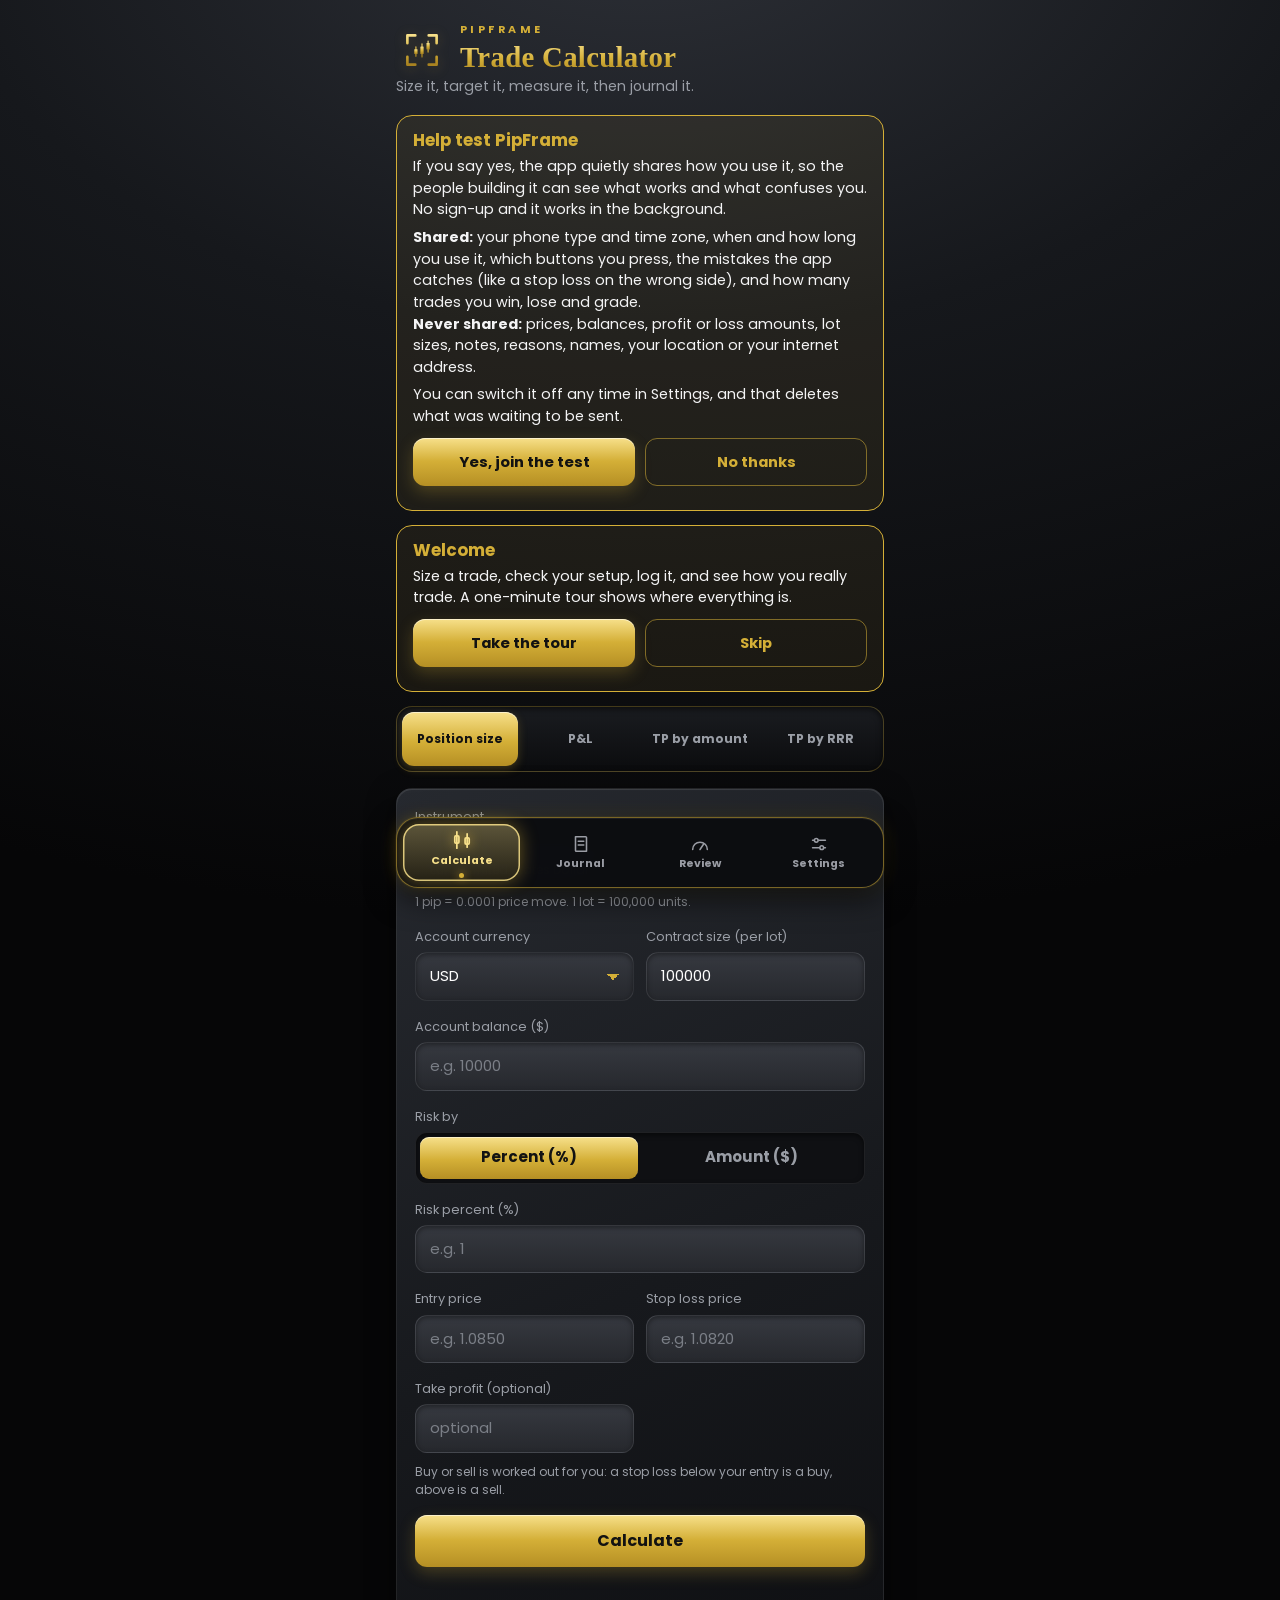
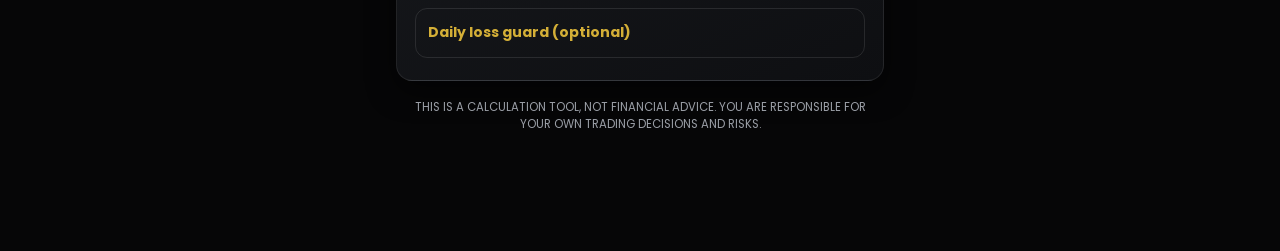
==== index.html @ 6eeef38d "Add files via upload" ====
<!DOCTYPE html>
<html lang="en">
<head>
<meta charset="utf-8">
<meta name="viewport" content="width=device-width, initial-scale=1, viewport-fit=cover">
<meta name="theme-color" content="#050506">
<meta http-equiv="Content-Security-Policy" content="default-src 'self'; script-src 'self' 'sha256-gpEo0NHdvhYittw/1fdFxMyE/hG0675cfJwtChXgfGM=' 'sha256-u1lGvn2zFlGtDf3KocOzEfuT8nras8401VJyhuApC1U='; style-src 'self' 'unsafe-inline'; img-src 'self' data: blob:; font-src 'self'; connect-src 'self' https://script.google.com https://script.googleusercontent.com; object-src 'none'; base-uri 'none'; form-action 'none'; worker-src 'self'; manifest-src 'self'">
<meta name="robots" content="noindex,nofollow">
<script src="config.js"></script>
<title>PipFrame Trade Calculator</title>
<link rel="manifest" href="manifest.webmanifest">
<link rel="icon" href="icon.svg" type="image/svg+xml">
<meta name="mobile-web-app-capable" content="yes">
<style>
@font-face{font-family:Poppins;font-weight:400;font-display:swap;src:url(fonts/poppins-400.woff) format('woff')}@font-face{font-family:Poppins;font-weight:500;font-display:swap;src:url(fonts/poppins-500.woff) format('woff')}@font-face{font-family:Poppins;font-weight:600 700;font-display:swap;src:url(fonts/poppins-700.woff) format('woff')}

:root{--gold:#D4AF37;--text:#f4f4f5;--mute:#9a9ea6;--red:#e5736b;--green:#5fc98b;
box-sizing:border-box;padding-top:env(safe-area-inset-top,0px);padding-bottom:env(safe-area-inset-bottom,0px)}
html{scroll-padding-top:env(safe-area-inset-top,0px);background:#050506}
*{box-sizing:border-box}
[hidden]{display:none!important}
body{margin:0;min-height:100vh;color:var(--text);font:15px/1.5 "Poppins",-apple-system,"Segoe UI",Roboto,Helvetica,Arial,sans-serif;
background:radial-gradient(130% 55% at 50% -5%,#2d3037 0%,#16181c 42%,#060607 100%) no-repeat,#050506}
main{max-width:520px;margin:0 auto;padding:20px 16px 48px}
h1{font:700 1.8rem/1.2 "Playfair Display",Georgia,"Times New Roman",serif;margin:6px 0 2px;background:linear-gradient(180deg,#f7e08a,#D4AF37 55%,#a88220);-webkit-background-clip:text;background-clip:text;color:transparent;letter-spacing:.3px}
h2{font:600 1.15rem/1.3 "Playfair Display",Georgia,serif;margin:0;color:#fff}
.sub{color:var(--mute);margin:0 0 18px;font-size:.88rem}
.brand{display:flex;align-items:center;gap:12px;margin-top:4px}.brand h1{margin:0}.logo{flex:none;filter:drop-shadow(0 2px 6px rgba(212,175,55,.25))}.eyebrow{font:600 .68rem/1 Poppins,system-ui,sans-serif;letter-spacing:.32em;color:#D4AF37;margin:0 0 4px}
.tabs{display:grid;grid-template-columns:repeat(4,1fr);gap:4px;background:linear-gradient(180deg,#1a1c20,#0b0c0e);border:1px solid rgba(212,175,55,.28);border-radius:16px;padding:5px;margin-bottom:16px;box-shadow:inset 0 2px 6px rgba(0,0,0,.6)}
.tabs button{min-height:54px;border:0;border-radius:12px;background:transparent;color:var(--mute);font:inherit;font-size:.76rem;font-weight:600;line-height:1.2;padding:6px 4px;cursor:pointer}
.tabs button[aria-selected="true"]{background:linear-gradient(180deg,#f7e08a,#D4AF37 55%,#b58f24);color:#121212;box-shadow:inset 0 1px 0 rgba(255,255,255,.55),0 3px 10px rgba(212,175,55,.25)}
.panel{background:linear-gradient(155deg,#272a30 0%,#17191d 55%,#0e0f12 100%);border:1px solid rgba(255,255,255,.08);border-radius:16px;padding:18px;margin-bottom:18px;box-shadow:inset 0 1px 0 rgba(255,255,255,.1),0 10px 28px rgba(0,0,0,.55)}
.field{margin-bottom:16px}
.fields{display:grid;grid-template-columns:1fr 1fr;gap:0 12px}
.fields>div{margin-bottom:16px}
.fields .full{grid-column:1/-1}
.two{display:grid;grid-template-columns:1fr 1fr;gap:12px}
label,.lbl{display:block;font-size:.8rem;color:var(--mute);margin-bottom:6px}
input,select,textarea{width:100%;min-height:48px;color:#fff;background:linear-gradient(180deg,#363940,#26282d);border:1.5px solid rgba(255,255,255,.07);border-radius:12px;padding:12px 14px;font:inherit;appearance:none;-webkit-appearance:none;box-shadow:inset 0 2px 5px rgba(0,0,0,.4)}
textarea{min-height:70px;resize:vertical}
select{background-image:linear-gradient(45deg,transparent 50%,var(--gold) 50%),linear-gradient(135deg,var(--gold) 50%,transparent 50%),linear-gradient(180deg,#363940,#26282d);background-position:calc(100% - 20px) 21px,calc(100% - 14px) 21px,0 0;background-size:6px 6px,6px 6px,100% 100%;background-repeat:no-repeat;padding-right:36px}
select option,select optgroup{background:#1b1d21;color:#f4f4f5}
select optgroup{color:#D4AF37}
html{color-scheme:dark}
input::placeholder,textarea::placeholder{color:#7b7f87}
input:focus,select:focus,textarea:focus{outline:none;border-color:var(--gold);box-shadow:inset 0 2px 5px rgba(0,0,0,.4),0 0 0 3px rgba(212,175,55,.22)}
.seg{display:grid;grid-template-columns:1fr 1fr;background:#0f1013;border:1px solid rgba(255,255,255,.07);border-radius:12px;padding:4px;gap:4px;box-shadow:inset 0 2px 5px rgba(0,0,0,.5)}
.seg button{min-height:42px;border:0;border-radius:9px;background:transparent;color:var(--mute);font:inherit;font-weight:600;cursor:pointer}
.seg button[aria-pressed="true"]{background:linear-gradient(180deg,#f7e08a,#D4AF37 55%,#b58f24);color:#121212;box-shadow:inset 0 1px 0 rgba(255,255,255,.5)}
button:focus-visible{outline:2px solid #fff;outline-offset:2px}
.fbh{font:600 1rem/1.3 "Playfair Display",Georgia,serif;color:#fff;margin:22px 0 6px}
.hint{font-size:.75rem;color:var(--mute);margin-top:5px}
.btn{width:100%;min-height:52px;border:0;border-radius:12px;background:linear-gradient(180deg,#f7e08a 0%,#D4AF37 48%,#b58f24 100%);color:#121212;font:inherit;font-size:1rem;font-weight:700;cursor:pointer;box-shadow:inset 0 1px 0 rgba(255,255,255,.55),0 6px 16px rgba(212,175,55,.25)}
.btn:active{filter:brightness(.92)}
.btn[disabled]{opacity:.7;cursor:default}
.err{color:var(--red);font-size:.88rem;margin:10px 0 0;min-height:1.2em}
.result{background:linear-gradient(160deg,#f4da7c,#D4AF37 52%,#b8962b);color:#121212;border-radius:16px;padding:20px;margin-bottom:18px;box-shadow:inset 0 1px 0 rgba(255,255,255,.6),0 10px 28px rgba(0,0,0,.55)}
.result h2{color:#121212;margin-bottom:10px}
.big{font-size:2.3rem;font-weight:700;line-height:1.1;font-variant-numeric:tabular-nums}
.big.pos{color:#0b5d2a}.big.neg{color:#8a1717}
.rsub{font-size:.85rem;opacity:.75}
.grid{display:grid;grid-template-columns:1fr 1fr;gap:12px 14px;margin-top:14px;border-top:1px solid rgba(0,0,0,.25);padding-top:14px}
.grid.one{grid-template-columns:1fr;margin-top:6px}
.grid span{display:block;font-size:.76rem;opacity:.75}
.grid b{font-size:1rem;font-variant-numeric:tabular-nums}
.resnote{font-size:.82rem;margin-top:12px;font-weight:600}
.logbox{margin-top:14px;border-top:1px solid rgba(0,0,0,.25);padding-top:14px}
.logbox label{color:rgba(0,0,0,.65)}
.logbox input{background:#141518}
.logbox input,.logbox select{color:#fff;margin-bottom:12px}
.logbox select{background-color:#141518;background-image:linear-gradient(45deg,transparent 50%,var(--gold) 50%),linear-gradient(135deg,var(--gold) 50%,transparent 50%);background-position:calc(100% - 20px) 21px,calc(100% - 14px) 21px;background-size:6px 6px,6px 6px;background-repeat:no-repeat}
.logbtn{background:linear-gradient(180deg,#26282d,#0d0e10);color:var(--gold);box-shadow:inset 0 1px 0 rgba(255,255,255,.12),0 4px 12px rgba(0,0,0,.35)}
.head{display:flex;justify-content:space-between;align-items:center;margin-bottom:12px;gap:8px}
.tools{display:flex;gap:4px;align-items:center;flex-wrap:wrap;justify-content:flex-end}
.link{background:none;border:0;color:var(--gold);font:inherit;font-weight:600;cursor:pointer;padding:8px 4px;min-height:40px}
.link.del{color:var(--red)}
.entry{background:linear-gradient(155deg,#30333a,#1b1d21);border:1px solid rgba(255,255,255,.08);border-radius:12px;padding:14px;margin-bottom:12px;box-shadow:inset 0 1px 0 rgba(255,255,255,.08),0 6px 16px rgba(0,0,0,.4)}
.entry .top{display:flex;justify-content:space-between;align-items:flex-start;gap:8px}
.entry .name{font-weight:700;color:var(--gold)}
.side{margin-left:8px;font-size:.7rem;padding:2px 7px;border-radius:6px;background:#0f1013;color:#fff;vertical-align:middle}
.side.buy{color:var(--green)}.side.sell{color:var(--red)}
.entry .when{font-size:.76rem;color:var(--mute)}
.entry dl{display:grid;grid-template-columns:1fr 1fr;gap:6px 12px;margin:10px 0 0}
.entry dt{font-size:.72rem;color:var(--mute)}
.entry dd{margin:0;font-weight:600;font-size:.9rem}
.sec{border-top:1px solid rgba(255,255,255,.1);margin-top:12px;padding-top:12px}
.entry input,.entry textarea{background:#141518}
.entry input,.entry textarea,.entry select{margin-bottom:10px}
.entry select{background-color:#141518;background-image:linear-gradient(45deg,transparent 50%,var(--gold) 50%),linear-gradient(135deg,var(--gold) 50%,transparent 50%);background-position:calc(100% - 20px) 21px,calc(100% - 14px) 21px;background-size:6px 6px,6px 6px;background-repeat:no-repeat}
.pl{font-weight:700;margin-top:-2px}
.pl.pos{color:var(--green)}.pl.neg{color:var(--red)}
.chips{display:flex;flex-wrap:wrap;gap:8px;margin-bottom:10px}
.chip{min-height:36px;padding:4px 12px;border-radius:18px;border:1.5px solid #4a4d55;background:#141518;color:var(--text);font:inherit;font-size:.82rem;cursor:pointer}
.chip[aria-pressed="true"]{background:linear-gradient(180deg,#f7e08a,#D4AF37);border-color:var(--gold);color:#121212;font-weight:600}
.empty{color:var(--mute);text-align:center;padding:14px 0 6px;margin:0}
.note{font-size:.76rem;color:var(--mute)}
.chk{display:flex;gap:10px;align-items:center;font-size:.8rem;color:var(--mute);margin-top:10px;min-height:44px}.chk input{width:20px;height:20px;accent-color:#D4AF37;flex:none}
.chk input{appearance:auto;-webkit-appearance:checkbox;min-height:0;padding:0;border:0;background:none;box-shadow:none;accent-color:#121212}.result .chk{color:#2b2308;font-weight:500}
.esum{display:flex;justify-content:space-between;align-items:center;gap:10px;width:100%;background:none;border:0;color:inherit;font:inherit;text-align:left;cursor:pointer;padding:2px 0;min-height:48px}
.esum .emeta{text-align:right;margin-left:auto}.esum .eres{font-weight:700;font-size:.95rem}.esum .esub{font-size:.74rem;color:var(--mute)}.esum .pos{color:#5fc98b}.esum .neg{color:#e5736b}.entry:has(.esum){padding:8px 14px}.esum .chev{margin-left:8px;color:var(--gold);transition:transform .15s}.esum[aria-expanded="true"] .chev{transform:rotate(90deg)}
.ebody{margin-top:8px;border-top:1px solid rgba(255,255,255,.08);padding-top:8px}.ebody[hidden]{display:none}
.more summary{list-style:none;cursor:pointer;color:var(--gold);font-weight:600;padding:8px 4px;min-height:40px;display:flex;align-items:center}.more summary::-webkit-details-marker{display:none}.more .mbox{display:flex;gap:4px;flex-wrap:wrap}
.installhelp{font-size:.82rem;color:var(--mute);margin:8px 0}
.scr.off{display:none}main{padding-bottom:118px}
.bnav{position:fixed;left:50%;transform:translateX(-50%);bottom:calc(12px + env(safe-area-inset-bottom,0px));width:min(calc(100% - 32px),488px);display:grid;grid-template-columns:repeat(4,1fr);gap:2px;padding:6px;background:rgba(14,15,18,.84);-webkit-backdrop-filter:blur(14px);backdrop-filter:blur(14px);border:1px solid rgba(212,175,55,.38);border-radius:22px;box-shadow:0 10px 30px rgba(0,0,0,.65),inset 0 1px 0 rgba(255,255,255,.06);z-index:20}
.bnav button{position:relative;display:flex;flex-direction:column;align-items:center;justify-content:center;gap:3px;min-height:56px;padding:6px 2px 8px;border:0;border-radius:16px;background:transparent;color:var(--mute);font-family:inherit;font-size:.68rem;font-weight:600;line-height:1.1;cursor:pointer}
.bnav svg{width:22px;height:22px;stroke:currentColor;fill:none;stroke-width:1.7;stroke-linecap:round;stroke-linejoin:round}
.bnav button[aria-current="page"]{color:var(--gold);background:rgba(212,175,55,.08)}
.bnav button[aria-current="page"]::after{content:"";position:absolute;bottom:3px;width:5px;height:5px;border-radius:50%;background:var(--gold);box-shadow:0 0 8px var(--gold)}
.bnav button[aria-current="page"] span{margin-bottom:6px}
.nbadge{position:absolute;top:3px;left:calc(50% + 6px);min-width:17px;height:17px;padding:0 4px;border-radius:9px;background:var(--gold);color:#121212;font-size:.62rem;font-weight:700;display:flex;align-items:center;justify-content:center}
.btnrow{display:grid;grid-template-columns:1fr 1fr;gap:10px;margin:10px 0}.btnrow .btn{min-height:48px;font-size:.92rem}
#sharePre{max-height:340px!important;overflow:auto!important}
.testpre{white-space:pre-wrap;word-break:break-word;background:#0b0c0e;border:1px solid rgba(255,255,255,.08);border-radius:12px;padding:12px;font:.74rem/1.5 ui-monospace,Menlo,Consolas,monospace;color:#cfd2d8;margin:10px 0;max-height:260px;overflow:auto}
.scrh{margin:6px 0 14px}
.wtxt{margin:6px 0 4px;font-size:.9rem;color:var(--text)}
.tour{position:fixed;left:50%;transform:translateX(-50%);bottom:calc(98px + env(safe-area-inset-bottom,0px));width:min(calc(100% - 32px),488px);background:linear-gradient(160deg,#2a2d33,#14161a);border:1.5px solid var(--gold);border-radius:18px;padding:14px 16px;z-index:25;box-shadow:0 12px 34px rgba(0,0,0,.7)}
.tour h3{font:600 1.05rem/1.3 "Playfair Display",Georgia,serif;margin:2px 0 4px;color:#fff}.tour p{margin:0 0 10px;font-size:.88rem;color:var(--text)}
.tstep{font-size:.7rem;letter-spacing:.12em;text-transform:uppercase;color:var(--gold);font-weight:700}
.trow{display:flex;justify-content:space-between;align-items:center}.tbtns{display:flex;align-items:center;gap:6px}.tbtns .btn{width:auto;min-height:44px;padding:0 22px;font-size:.92rem}
.toast{position:fixed;left:50%;transform:translateX(-50%);bottom:calc(98px + env(safe-area-inset-bottom,0px));width:min(calc(100% - 32px),488px);display:flex;justify-content:space-between;align-items:center;gap:10px;background:#101114;border:1px solid rgba(212,175,55,.5);border-radius:14px;padding:6px 8px 6px 16px;font-size:.88rem;font-weight:600;z-index:24;box-shadow:0 10px 28px rgba(0,0,0,.65)}
.bnav button.pulse::before{content:"";position:absolute;inset:2px;border-radius:16px;border:2px solid var(--gold);animation:pl 1.3s ease-in-out infinite}
@keyframes pl{0%,100%{opacity:.9}50%{opacity:.25}}@media (prefers-reduced-motion:reduce){.bnav button.pulse::before{animation:none}}
.panel .head h2{white-space:nowrap;margin-right:8px}.installrow{margin:14px 0}.installrow .btn{width:100%}
.welcome{border:1.5px solid var(--gold);border-radius:16px;padding:14px 16px;margin:0 0 14px;background:rgba(212,175,55,.07)}.welcome h2{font:600 1.05rem/1.2 Poppins,system-ui,sans-serif;color:#D4AF37;margin:0 0 6px}.welcome ol{margin:6px 0 10px 18px;padding:0;font-size:.88rem}.welcome li{margin:4px 0}
details.about{margin:12px 0 0;font-size:.8rem;color:var(--mute)}details.about summary{cursor:pointer;color:var(--gold);font-weight:600;min-height:44px;display:flex;align-items:center}details.about p{margin:6px 0}
.disclaimer{font-size:.72rem;color:var(--mute);text-align:center;margin:4px 8px 0}
.selbtn{display:block;width:100%;text-align:left;min-height:56px;color:#fff;background-color:#26282d;background-image:linear-gradient(45deg,transparent 50%,var(--gold) 50%),linear-gradient(135deg,var(--gold) 50%,transparent 50%),linear-gradient(180deg,#363940,#26282d);background-position:calc(100% - 20px) 50%,calc(100% - 14px) 50%,0 0;background-size:6px 6px,6px 6px,100% 100%;background-repeat:no-repeat;border:1.5px solid rgba(255,255,255,.07);border-radius:12px;padding:8px 40px 8px 14px;font:inherit;cursor:pointer;box-shadow:inset 0 2px 5px rgba(0,0,0,.4)}
.selbtn:focus-visible{outline:none;border-color:var(--gold);box-shadow:inset 0 2px 5px rgba(0,0,0,.4),0 0 0 3px rgba(212,175,55,.22)}
.selbtn .sym{display:block;font-weight:600;line-height:1.3}
.selbtn .nm{display:block;font-size:.76rem;color:var(--mute);line-height:1.2}
.sheet{position:fixed;inset:0;z-index:50;display:flex;align-items:flex-end;justify-content:center}
.sheetbg{position:absolute;inset:0;background:rgba(0,0,0,.7)}
.sheetpanel{position:relative;width:100%;max-width:520px;height:85vh;height:85dvh;display:flex;flex-direction:column;background:#000;border-top:1px solid rgba(212,175,55,.55);border-radius:20px 20px 0 0;padding:10px 16px calc(12px + env(safe-area-inset-bottom,0px));box-shadow:0 -10px 30px rgba(0,0,0,.6)}
.grab{width:44px;height:4px;border-radius:2px;background:#3a3c42;margin:0 auto 12px}
.sheethead{display:flex;gap:8px;align-items:center}
.sheethead input{background:#14151a;flex:1}
.cats{display:flex;gap:8px;overflow-x:auto;padding:12px 0 10px;white-space:nowrap;-webkit-overflow-scrolling:touch}
.cat{flex:0 0 auto;min-height:36px;padding:4px 14px;border-radius:18px;border:1.5px solid #34363c;background:#0b0c0e;color:var(--text);font:inherit;font-size:.82rem;cursor:pointer}
.cat[aria-pressed="true"]{background:linear-gradient(180deg,#f7e08a,#D4AF37);border-color:var(--gold);color:#121212;font-weight:600}
.sheetlist{flex:1;overflow-y:auto;-webkit-overflow-scrolling:touch}
.irow{display:flex;align-items:center;border-bottom:1px solid #17181c}
.imain{flex:1;min-width:0;display:flex;align-items:center;gap:12px;text-align:left;background:none;border:0;color:#fff;padding:10px 4px;min-height:60px;font:inherit;cursor:pointer}
.inum{flex:0 0 30px;text-align:right;color:#8a7220;font-weight:600;font-size:.85rem;font-variant-numeric:tabular-nums}
.itxt{min-width:0}
.itxt b{display:block;font-weight:600;line-height:1.3}
.itxt span{display:block;font-size:.78rem;color:var(--mute);line-height:1.25}
.imain.on .itxt b{color:var(--gold)}
.istar{flex:0 0 auto;min-width:52px;min-height:52px;background:none;border:0;font-size:1.5rem;color:#5c5f66;cursor:pointer}
.istar[aria-pressed="true"]{color:var(--gold)}
.chip{min-height:44px}
.logbox .lbl{color:rgba(0,0,0,.65);margin-top:2px}
.grade{float:right;font-size:.72rem;font-weight:700;padding:2px 10px;border-radius:10px;background:#141518;color:var(--mute)}
.grade.ap{color:var(--green)}.grade.b{color:var(--gold)}.grade.c{color:var(--red)}
.tick{display:flex;align-items:center;gap:10px;width:100%;min-height:44px;text-align:left;background:#141518;color:var(--text);border:1.5px solid #34363c;border-radius:12px;padding:6px 12px;margin-bottom:8px;font:inherit;font-size:.86rem;cursor:pointer}
.tick .bx{flex:0 0 22px;height:22px;border-radius:6px;border:2px solid #5c5f66;display:grid;place-items:center;font-size:.8rem;color:transparent}
.tick[aria-pressed="true"] .bx{background:var(--gold);border-color:var(--gold);color:#121212}
.tick .opt{color:var(--mute);font-size:.7rem;margin-left:auto}
.linkdark{background:none;border:0;color:#121212;text-decoration:underline;font:inherit;font-size:.8rem;font-weight:600;cursor:pointer;padding:6px 2px;min-height:36px}
.ceditor{background:#141518;border-radius:12px;padding:10px;margin-bottom:10px}
.ceditor .crow{display:flex;gap:6px;align-items:center;margin-bottom:8px}
.ceditor input{margin:0;min-height:44px}
.ceditor .mini{flex:0 0 auto;min-height:44px;padding:4px 10px;border-radius:10px;border:1.5px solid #4a4d55;background:#0b0c0e;color:var(--text);font:inherit;font-size:.74rem;cursor:pointer}
.guardmsg{margin-top:10px;padding:10px 12px;border-radius:12px;background:rgba(0,0,0,.16);font-size:.84rem;font-weight:600}
.guardmsg.warn{background:#8a1717;color:#fff}
.guardmsg small{display:block;font-weight:400;opacity:.85;margin-top:2px}
.btn.ghost{margin-top:10px;background:transparent;color:var(--gold);border:1.5px solid rgba(212,175,55,.55);box-shadow:none}.result .btn.ghost{color:#121212;border-color:rgba(0,0,0,.45)}.btnrow .btn.ghost{margin-top:0}
.guardset{margin:14px 0 4px;border:1px solid rgba(255,255,255,.1);border-radius:12px;padding:0 12px}
.guardset summary{min-height:48px;display:flex;align-items:center;cursor:pointer;color:var(--gold);font-weight:600;font-size:.88rem}
.guardset[open]{padding-bottom:12px}
.rv{margin-bottom:14px}.rvt{font-size:.78rem;color:var(--gold);font-weight:600;margin-bottom:6px}
.rvrow{display:flex;justify-content:space-between;gap:10px;padding:7px 0;border-bottom:1px solid rgba(255,255,255,.07);font-size:.86rem}
.rvrow span:last-child{color:var(--mute);text-align:right}
.meter{height:8px;border-radius:4px;background:#0f1013;overflow:hidden;margin:6px 0 4px}
.meter i{display:block;height:100%;background:linear-gradient(90deg,#b58f24,#f7e08a)}
.flags{margin-top:6px}
.mood-ro{font-size:.86rem;margin-bottom:10px}
.mood-ro small{display:block;color:var(--mute);font-size:.72rem}

.bnav{border-color:rgba(212,175,55,.55);box-shadow:0 10px 30px rgba(0,0,0,.65),0 0 0 1px rgba(212,175,55,.08),0 0 22px rgba(212,175,55,.14),inset 0 1px 0 rgba(255,255,255,.07)}
.bnav button{transition:background .25s,color .25s,transform .12s,box-shadow .25s;-webkit-tap-highlight-color:transparent}
.bnav button:active{transform:scale(.93)}
.bnav button svg{transition:transform .25s,filter .25s}
.bnav button[aria-current="page"]{color:#f7e08a;background:linear-gradient(180deg,rgba(247,224,138,.26),rgba(212,175,55,.08));box-shadow:inset 0 0 0 1.5px rgba(212,175,55,.7),0 0 16px rgba(212,175,55,.28)}
.bnav button[aria-current="page"] svg{transform:translateY(-1px) scale(1.12);filter:drop-shadow(0 0 5px rgba(212,175,55,.75))}
.bnav button[aria-current="page"] span{font-weight:700}
.bnav button:not([aria-current="page"]){color:#9a9ca4}
.bnav button:not([aria-current="page"]):hover{color:#d9c47a}
@keyframes nvp{0%{transform:scale(.9)}60%{transform:scale(1.04)}100%{transform:scale(1)}}
.bnav button.just{animation:nvp .32s ease-out}
@media (prefers-reduced-motion:reduce){.bnav button,.bnav button svg{transition:none}.bnav button.just{animation:none}}

.bnav{background:rgba(12,13,16,.97)}
.bnav button[aria-current="page"]{background:linear-gradient(180deg,rgba(247,224,138,.34),rgba(212,175,55,.12));box-shadow:inset 0 0 0 1.5px rgba(247,224,138,.85),0 0 18px rgba(212,175,55,.45)}
input[type=number]::-webkit-outer-spin-button,input[type=number]::-webkit-inner-spin-button{-webkit-appearance:none;margin:0}input[type=number]{-moz-appearance:textfield;appearance:textfield}

.panel .head{flex-wrap:wrap}.panel .head h2{margin-bottom:0}.panel .head .tools{margin-left:auto}
#clrBtn,#clrYes{padding-left:0}
.editbox{border:1px solid rgba(212,175,55,.45);border-radius:14px;padding:12px;margin:10px 0;background:rgba(212,175,55,.05)}.editbox>div{margin-bottom:8px}.editbox .err{margin:4px 0 8px}
.howto{margin:0 0 10px 18px;padding:0;font-size:.88rem}.howto li{margin:6px 0}.buildline{font-size:.72rem;color:var(--mute);text-align:center;margin:10px 8px 4px}.demotag{margin-left:6px;font-size:.62rem;letter-spacing:.12em;padding:2px 6px;border-radius:6px;border:1px solid rgba(212,175,55,.5);color:#D4AF37;vertical-align:middle}
.jseg{display:grid;grid-template-columns:1fr 1fr;gap:4px;background:linear-gradient(180deg,#1a1c20,#0b0c0e);border:1px solid rgba(212,175,55,.28);border-radius:16px;padding:5px;margin-bottom:14px;box-shadow:inset 0 2px 6px rgba(0,0,0,.6)}
.jseg button{min-height:46px;border:0;border-radius:12px;background:transparent;color:var(--mute);font:inherit;font-size:.82rem;font-weight:600;cursor:pointer}
.jseg button[aria-selected="true"]{background:linear-gradient(180deg,#f7e08a,#D4AF37 55%,#b58f24);color:#121212;box-shadow:inset 0 1px 0 rgba(255,255,255,.55),0 3px 10px rgba(212,175,55,.25)}
.subh{font:600 .95rem/1.2 Poppins,system-ui,sans-serif;color:#D4AF37;margin:18px 0 8px}
.psec{background:#101114;border:1px solid #2a2c31;border-radius:16px;padding:12px;margin-bottom:12px}
.ptitle{font:600 .95rem/1.2 Poppins,system-ui,sans-serif;color:#f4f4f6;margin:0 0 10px}
.tfrow{display:flex;align-items:center;gap:8px;margin-bottom:8px}.tfrow select{flex:1;min-width:0}
.tfb{flex:0 0 42px;text-align:center;font-weight:700;font-size:.78rem;color:#121212;background:linear-gradient(180deg,#f7e08a,#D4AF37);border-radius:8px;padding:6px 0}
.dashbtn{width:100%;min-height:44px;border:1.5px dashed rgba(212,175,55,.6);border-radius:12px;background:transparent;color:#D4AF37;font:inherit;font-weight:600;cursor:pointer}
.addrow{display:flex;gap:8px;margin-top:8px}.addrow select,.addrow input{flex:1;min-width:0}
.pchk{display:flex;gap:6px;align-items:stretch}.pchk .tick{flex:1;margin-bottom:8px}.pchk .mini{flex:0 0 auto;margin-bottom:8px}
.tick .ptx b{font-weight:600}.tick .ptx small{display:block;color:var(--mute);font-size:.74rem}
.rrow{display:grid;grid-template-columns:1fr 1fr 1fr;gap:8px}
.rbtn{min-height:48px;border:1.5px solid #34363c;border-radius:12px;background:#141518;color:var(--text);font:inherit;font-size:.8rem;font-weight:600;cursor:pointer;padding:4px}
.rbtn[aria-pressed="true"]{background:linear-gradient(180deg,#f7e08a,#D4AF37);color:#121212;border-color:#D4AF37}
.rbtn[aria-pressed="true"][data-r="none"]{background:#3a3d44;color:#fff;border-color:#8a8d95}
.sesHint{font-size:.78rem;margin:-6px 0 12px;color:rgba(0,0,0,.7)}.sesHint button{background:none;border:0;padding:0 2px;font:inherit;font-weight:700;color:#2b2308;text-decoration:underline;cursor:pointer}
.editbar{font-size:.82rem;font-weight:600;color:var(--gold);border:1px dashed rgba(212,175,55,.5);border-radius:12px;padding:8px 12px;margin:0 0 12px}
.phint{font-size:.78rem;color:var(--mute);margin:8px 0 0;min-height:1.2em}.phint.bad{color:#ff8a7a}
.plannote{font-size:.82rem;font-weight:600;color:#2b2308;margin:0 0 10px}.plannote.warn{color:#7a1f12;border-left:3px solid #7a1f12;padding-left:8px}
.rtag{font-weight:700}.rtag.aplus{color:#f7e08a}.rtag.none{color:#ff8a7a}
.pline{margin:2px 0;font-size:.88rem}


.pfchip{border-radius:12px;padding:10px 12px;font-weight:700;font-size:.9rem;margin:2px 0 10px}
.rule{background:rgba(255,255,255,.04);border-radius:10px;padding:0 10px;margin:6px 0;color:var(--text);font-size:.92rem}.rule span{flex:1}.rulex{min-height:44px;min-width:44px;background:none;border:0;color:var(--mute);font-size:.75rem;text-decoration:underline}.ruleadd{display:flex;gap:8px;margin:10px 0}.ruleadd input{flex:1}
.pf-green{background:#1f4d33;color:#d8f5e3;border:1px solid #2f7a52}.pf-amber{background:#5a4306;color:#ffe9a8;border:1px solid #a37c10}.pf-red{background:#6b1b1b;color:#ffd9d6;border:1px solid #b53a3a}
/* Look: Black and champagne (v19) */
html[data-look="champagne"]{--gold:#E6D3A8;--text:#f2ede3;--mute:#a39c8d;background:#000}
html[data-look="champagne"] body{background:#000}
html[data-look="champagne"] h1{background:linear-gradient(180deg,#F7E7CE,#E6D3A8 60%,#C9B07C);-webkit-background-clip:text;background-clip:text}
html[data-look="champagne"] .tabs{background:#000;border-color:rgba(230,211,168,.3);box-shadow:none}
html[data-look="champagne"] .panel,html[data-look="champagne"] .entry{background:#0b0b0c;border:1px solid rgba(230,211,168,.16);box-shadow:none}
html[data-look="champagne"] input,html[data-look="champagne"] select,html[data-look="champagne"] textarea{background-color:#101011;background-image:none;border-color:rgba(230,211,168,.18);box-shadow:none}
html[data-look="champagne"] select{background-image:linear-gradient(45deg,transparent 50%,#E6D3A8 50%),linear-gradient(135deg,#E6D3A8 50%,transparent 50%)}
html[data-look="champagne"] input:focus,html[data-look="champagne"] select:focus,html[data-look="champagne"] textarea:focus{border-color:#E6D3A8;box-shadow:0 0 0 3px rgba(230,211,168,.2)}
html[data-look="champagne"] .seg{background:#000;border-color:rgba(230,211,168,.2);box-shadow:none}
html[data-look="champagne"] .tabs button[aria-selected="true"],html[data-look="champagne"] .seg button[aria-pressed="true"],html[data-look="champagne"] .chip[aria-pressed="true"],html[data-look="champagne"] .rbtn[aria-pressed="true"]{background:#E6D3A8;border-color:#E6D3A8;color:#0a0a0a;box-shadow:none}
html[data-look="champagne"] .rbtn[aria-pressed="true"][data-r="none"]{background:#3a3a3c;color:#fff;border-color:#8a8a8d}
html[data-look="champagne"] .chip,html[data-look="champagne"] .rbtn{background:#0b0b0c;border-color:rgba(230,211,168,.22)}
html[data-look="champagne"] .btn{background:#E6D3A8;color:#0a0a0a;box-shadow:none}
html[data-look="champagne"] .logbtn{background:#000;color:#E6D3A8;border:1.5px solid rgba(230,211,168,.6)}
html[data-look="champagne"] .btn.ghost{background:transparent;color:#E6D3A8;border:1.5px solid rgba(230,211,168,.55)}
html[data-look="champagne"] .result{background:#E6D3A8;box-shadow:none}
html[data-look="champagne"] .result .btn.ghost{color:#0a0a0a;border-color:rgba(0,0,0,.45)}
html[data-look="champagne"] .result .btn{background:#0a0a0a;color:#E6D3A8}
html[data-look="champagne"] .meter i{background:#E6D3A8}
html[data-look="champagne"] select optgroup{color:#E6D3A8}
html[data-look="champagne"] .bnav{background:rgba(0,0,0,.9);border-color:rgba(230,211,168,.3)}
html[data-look="champagne"] .bnav button[aria-current="page"]{background:rgba(230,211,168,.1)}
html[data-look="champagne"] .bnav button[aria-current="page"]::after{box-shadow:none}
</style>
</head>
<body>
<main>
<div class="scr" id="scr_calc">
<div class="brand"><svg class="logo" viewBox="0 0 512 512" width="52" height="52" aria-hidden="true"><defs><linearGradient id="lg" x1="0" y1="0" x2="0" y2="1"><stop offset="0" stop-color="#f7e08a"/><stop offset=".55" stop-color="#D4AF37"/><stop offset="1" stop-color="#a88220"/></linearGradient></defs><g fill="none" stroke="url(#lg)" stroke-width="26" stroke-linecap="round" stroke-linejoin="round"><path d="M112 190V112h78M322 112h78v78M400 322v78h-78M190 400h-78v-78"/></g><g fill="url(#lg)" stroke="url(#lg)" stroke-width="12" stroke-linecap="round"><path d="M196 226v92M256 196v128M316 168v108"/><rect x="180" y="248" width="32" height="48" rx="4" stroke="none"/><rect x="240" y="222" width="32" height="74" rx="4" stroke="none"/><rect x="300" y="188" width="32" height="64" rx="4" stroke="none"/></g></svg><div><div class="eyebrow" id="brandName">PIPFRAME</div><h1>Trade Calculator</h1></div></div>
<p class="sub">Size it, target it, measure it, then journal it.</p>
<div class="welcome" id="pilot" role="region" aria-label="Join the test" hidden><h2>Help test PipFrame</h2><p class="wtxt">If you say yes, the app quietly shares how you use it, so the people building it can see what works and what confuses you. No sign-up and it works in the background.</p><p class="wtxt"><b>Shared:</b> your phone type and time zone, when and how long you use it, which buttons you press, the mistakes the app catches (like a stop loss on the wrong side), and how many trades you win, lose and grade.<br><b>Never shared:</b> prices, balances, profit or loss amounts, lot sizes, notes, reasons, names, your location or your internet address.</p><p class="wtxt">You can switch it off any time in Settings, and that deletes what was waiting to be sent.</p><div class="btnrow"><button class="btn" id="pilotYes" type="button">Yes, join the test</button><button class="btn ghost" id="pilotNo" type="button">No thanks</button></div></div>
<div class="welcome" id="welcome" hidden><h2>Welcome</h2><p class="wtxt">Size a trade, check your setup, log it, and see how you really trade. A one-minute tour shows where everything is.</p><div class="btnrow"><button class="btn" id="tourGo" type="button">Take the tour</button><button class="btn ghost" id="welcomeOk" type="button">Skip</button></div></div>

<div class="tabs" id="tabs" role="tablist" aria-label="Calculator type">
<button type="button" role="tab" id="t_size" aria-selected="true">Position size</button>
<button type="button" role="tab" id="t_pnl" aria-selected="false">P&amp;L</button>
<button type="button" role="tab" id="t_amt" aria-selected="false">TP by amount</button>
<button type="button" role="tab" id="t_rrr" aria-selected="false">TP by RRR</button>
</div>

<section class="panel" id="calcPanel" aria-label="Calculator">
<div class="field"><span class="lbl" id="instLbl">Instrument</span>
<button type="button" class="selbtn" id="instBtn" aria-haspopup="dialog" aria-labelledby="instLbl instSym"><span class="sym" id="instSym">EURUSD</span><span class="nm" id="instName"></span></button>
<input type="hidden" id="inst" value="EURUSD">
<div class="hint" id="pipHint"></div></div>

<div class="two field">
<div><label for="acc">Account currency</label><select id="acc"><option>USD</option></select></div>
<div><label for="contract">Contract size (per lot)</label>
<input id="contract" type="number" inputmode="decimal" min="0" step="any"></div>
</div>

<div class="fields">
<div class="full" id="f_dir"><span class="lbl">Direction</span>
<div class="seg" role="group" aria-label="Trade direction">
<button type="button" id="dBuy" aria-pressed="true">Buy</button>
<button type="button" id="dSell" aria-pressed="false">Sell</button>
</div></div>

<div class="full" id="f_bal"><label for="bal" id="balLbl">Account balance ($)</label>
<input id="bal" type="number" inputmode="decimal" min="0" step="any" placeholder="e.g. 10000"></div>

<div class="full" id="f_riskmode"><span class="lbl">Risk by</span>
<div class="seg" role="group" aria-label="Risk type">
<button type="button" id="mPct" aria-pressed="true">Percent (%)</button>
<button type="button" id="mAmt" aria-pressed="false">Amount ($)</button>
</div></div>

<div class="full" id="f_risk"><label for="risk" id="riskLbl">Risk percent (%)</label>
<input id="risk" type="number" inputmode="decimal" min="0" step="any" placeholder="e.g. 1"></div>

<div id="f_lots"><label for="lots" id="lotsLbl">Lot size</label>
<input id="lots" type="number" inputmode="decimal" min="0" step="any" placeholder="e.g. 0.5"></div>

<div id="f_entry"><label for="entry">Entry price</label>
<input id="entry" type="number" inputmode="decimal" min="0" step="any" placeholder="e.g. 1.0850"></div>

<div id="f_exit"><label for="exit">Exit price</label>
<input id="exit" type="number" inputmode="decimal" min="0" step="any" placeholder="e.g. 1.0890"></div>

<div id="f_sl"><label for="sl">Stop loss price</label>
<input id="sl" type="number" inputmode="decimal" min="0" step="any" placeholder="e.g. 1.0820"></div>

<div id="f_tp"><label for="tp">Take profit (optional)</label>
<input id="tp" type="number" inputmode="decimal" min="0" step="any" placeholder="optional"></div>

<div id="f_target"><label for="target">Target profit ($)</label>
<input id="target" type="number" inputmode="decimal" min="0" step="any" placeholder="e.g. 200"></div>

<div id="f_maxloss"><label for="maxloss">Max loss ($, optional)</label>
<input id="maxloss" type="number" inputmode="decimal" min="0" step="any" placeholder="optional"></div>

<div id="f_comm"><label for="comm">Commission ($/lot, round trip)</label>
<input id="comm" type="number" inputmode="decimal" min="0" step="any" placeholder="0"></div>

<div id="f_custom"><label for="custom">Custom ratio (1 : ?)</label>
<input id="custom" type="number" inputmode="decimal" min="1" step="any" placeholder="e.g. 2.5"></div>
</div>

<div class="hint" id="hintDir" style="margin:-6px 0 16px">Buy or sell is worked out for you: a stop loss below your entry is a buy, above is a sell.</div>

<div class="field" id="rateBox" hidden><label for="rate" id="rateLbl">Rate</label>
<input id="rate" type="number" inputmode="decimal" min="0" step="any" placeholder="">
<div class="hint">This pair doesn't involve USD, so this rate is needed to work out dollar amounts.</div></div>

<button class="btn" id="calc" type="button">Calculate</button>
<p class="err" id="err" role="alert"></p>
<details class="guardset" id="guardSet"><summary>Daily loss guard (optional)</summary>
<div class="two"><div><label for="gLimit">Daily loss limit ($)</label><input id="gLimit" type="number" inputmode="decimal" min="0" step="any" placeholder="e.g. 150"></div>
<div><label for="gFloat">Floating P/L now ($)</label><input id="gFloat" type="number" inputmode="decimal" step="any" placeholder="e.g. -20"></div></div>
<label for="gHour">Day resets at (hour 0 to 23, this device)</label><input id="gHour" type="number" inputmode="numeric" min="0" max="23" step="1" placeholder="0">
<div class="hint">Uses trades you closed today in the journal plus the floating figure you type. Rules differ between firms, so check yours.</div></details>
</section>

<section class="result" id="res" aria-live="polite" hidden>
<h2 id="rTitle">Result</h2>
<div class="big" id="rBig"></div><div class="rsub" id="rSub"></div>
<div class="grid" id="rGrid"></div>
<div class="resnote" id="rNote"></div>
<div class="guardmsg" id="rGuard" hidden></div>
<div class="logbox" id="logBox">
<p class="plannote" id="planNote" hidden></p>
<div class="lbl">Setup checklist <span class="grade" id="gradeBadge">not graded</span></div>
<div id="checkList"></div>
<button type="button" class="linkdark" id="editCheck">Edit checklist</button>
<div class="ceditor" id="checkEditor" hidden></div>
<div class="lbl">How do you feel right now? Tag it before you enter the trade.</div>
<div class="chips" id="preMood"></div>
<label for="rSes">Session (optional)</label>
<select id="rSes"></select>
<p class="sesHint" id="sesHint" hidden></p>
<label for="rReason">Reason for trade (optional)</label>
<input id="rReason" type="text" placeholder="e.g. Break and retest of resistance">
<p class="plannote warn" id="tiltNote" hidden></p>
<p class="plannote" id="propNote" hidden></p>
<button class="btn logbtn" id="logBtn" type="button">Log this trade</button>
<button class="btn ghost" id="cardBtn" type="button">Share trade card</button>
<label class="chk" for="hideMoney"><input type="checkbox" id="hideMoney"> Hide dollar amounts and lot size on shared cards</label>
</div>
</section>

</div>

<div class="sheet" id="sheet" hidden role="dialog" aria-modal="true" aria-label="Choose instrument">
<div class="sheetbg" id="sheetBg"></div>
<div class="sheetpanel">
<div class="grab"></div>
<div class="sheethead"><input id="q" type="text" placeholder="Search symbol or name" autocomplete="off" autocapitalize="off" spellcheck="false" aria-label="Search instruments"><button type="button" class="link" id="sheetClose">Close</button></div>
<div class="cats" id="cats"></div>
<div class="sheetlist" id="sheetList"></div>
</div>
</div>

<div class="scr off" id="scr_journal">
<div class="jseg" role="tablist" aria-label="Journal type"><button type="button" role="tab" id="jt_trade" aria-selected="true">Trade Journal</button><button type="button" role="tab" id="jt_plan" aria-selected="false">Analysis Journal</button></div>
<section class="panel" id="panelPlan" aria-label="Analysis journal" hidden>
<div class="head"><h2>Analysis journal</h2></div>
<p class="note">What will happen: build your plan before you trade. The Trade Journal keeps what happened.</p>
<div id="planForm"></div>
<h3 class="subh">Saved plans</h3>
<div id="planList"></div>
</section>
<section class="panel" id="panelTrade" aria-label="Trade journal">
<div class="head"><h2>Trade journal</h2>
<div class="tools" id="tools"></div></div>
<div id="list"></div>
<p class="note" id="storeNote"></p>
</section>
</div>
<div class="scr off" id="scr_review">
<section class="panel" id="reviewPanel" aria-label="Review"><div class="head"><h2>Review</h2></div><div id="reviewBody"></div></section>
</div>
<input type="file" id="restoreFile" accept="application/json,.json" hidden>
<input type="file" id="importFile" accept=".csv,.htm,.html,.txt,text/csv,text/html" hidden>
<div class="scr off" id="scr_settings">
<h1 class="scrh">Settings</h1>
<section class="panel" aria-label="Your data"><div class="head"><h2>Your data</h2></div>
<p class="note">Everything lives on this device. Back up so a cleared browser can't take your journal with it.</p>
<div class="btnrow"><button class="btn" id="bkBtn" type="button">Back up</button><button class="btn" id="rsBtn" type="button">Restore</button></div>
<p class="note" id="dataNote"></p>
<div id="clrBox"></div>
</section>
<section class="panel" aria-label="Tour"><div class="head"><h2>Tour</h2></div><p class="note">Forgot where something lives? Replay the one-minute tour.</p><button class="btn ghost" id="replayTour" type="button">Show the tour again</button></section>
<section class="panel" aria-label="Install"><div class="head"><h2>Install</h2></div>
<p class="note">Put it on your home screen or desktop and it opens like an app, offline too.</p>
<div class="installrow"><button class="btn" id="installBtn" type="button">Install app</button><p class="installhelp" id="installHelp" hidden></p></div>
</section>
<section class="panel" aria-label="Look"><div class="head"><h2>Look</h2></div>
<p class="note">Pick the colours you like. Your trades are not touched.</p>
<label for="lookSel">Colours</label><select id="lookSel"><option value="classic">Black and gold (original)</option><option value="champagne">Black and champagne</option></select></section>
<section class="panel" id="propPanel" aria-label="Prop firm account"><div class="head"><h2>Prop firm account</h2></div>
<p class="note">Track a funded or challenge account against its rules. It reads the trades you close in the journal, and nothing leaves your phone.</p>
<label class="chk" for="pfOn"><input type="checkbox" id="pfOn"> Track a prop firm account</label>
<div id="pfFields" hidden>
<label for="pfFirm">Prop firm name</label><input id="pfFirm" type="text" maxlength="40" placeholder="e.g. FTMO, Goat, FundedNext" autocomplete="off">
<label for="pfType">Account type</label><select id="pfType"><option value="instant">Instant</option><option value="one">One-step</option><option value="two">Two-step</option></select>
<div class="two"><div><label for="pfSize">Account size ($)</label><input id="pfSize" type="number" inputmode="decimal" min="0" step="any" placeholder="e.g. 10000"></div>
<div><label for="pfStart">Started on</label><input id="pfStart" type="date"></div></div>
<div class="two"><div><label for="pfDaily">Max daily loss (%)</label><input id="pfDaily" type="number" inputmode="decimal" min="0" step="any" placeholder="e.g. 5"></div>
<div><label for="pfMax">Max overall loss (%)</label><input id="pfMax" type="number" inputmode="decimal" min="0" step="any" placeholder="e.g. 10"></div></div>
<label for="pfDailyBase">Daily loss is measured from</label><select id="pfDailyBase"><option value="size">The account size</option><option value="day">The balance at the start of the day</option></select>
<label for="pfMaxType">Max loss works as</label><select id="pfMaxType"><option value="static">Fixed (from the account size)</option><option value="trailing">Trailing (from the highest balance)</option></select>
<div class="two"><div><label for="pfTarget">Profit target (%)</label><input id="pfTarget" type="number" inputmode="decimal" min="0" step="any" placeholder="e.g. 8"></div>
<div><label for="pfDays">Minimum trading days</label><input id="pfDays" type="number" inputmode="numeric" min="0" step="1" placeholder="e.g. 5"></div></div>
<div class="two"><div><label for="pfRisk">Risk per trade (%)</label><input id="pfRisk" type="number" inputmode="decimal" min="0" step="any" placeholder="e.g. 0.5"></div>
<div><label for="pfStop">Stop after this many losses a day</label><input id="pfStop" type="number" inputmode="numeric" min="0" step="1" placeholder="0 = off"></div></div>
<p class="note">Uses closed trades only. Open trades and floating losses are not counted. Firms count loss in different ways, so check your firm's rules. This is information, not advice.</p>
</div></section>
<section class="panel" aria-label="Time"><div class="head"><h2>Time</h2></div>
<p class="note">Times in your journal follow this setting. Your device clock is not changed, and your saved trades are not touched.</p>
<label for="tzSel">Times shown in</label><select id="tzSel"></select>
<p class="note" id="tzNote"></p></section>
<section class="panel" aria-label="Demo data"><div class="head"><h2>Demo data</h2></div>
<p class="note">Want to see the Review screen without waiting weeks? Add 40 made-up trades. They are labeled DEMO, never counted in your test report, and you can remove them in one tap.</p>
<div class="btnrow"><button class="btn ghost" id="demoAdd" type="button">Add demo</button><button class="btn ghost" id="demoDel" type="button">Remove demo</button></div>
<p class="note" id="demoNote"></p></section>
<section class="panel" aria-label="How to test"><div class="head"><h2>How to test</h2></div>
<ol class="howto"><li>Size a trade: enter a balance, risk, entry and stop loss, then tap Calculate.</li><li>Log it, then open the Journal and add an exit price.</li><li>Fix a mistake with Edit, and try Undo after a delete.</li><li>Add demo trades above and open Review.</li><li>Install the app, turn on airplane mode, and open it again.</li><li>Tell us anything confusing, missing or wrong in Help us test below.</li></ol>
<p class="note">PipFrame is a calculation tool, not advice. Please do not enter anything you would not want on your own device.</p></section>
<section class="panel" id="sharePanel" aria-label="Help improve PipFrame" hidden><div class="head"><h2>Help improve PipFrame</h2></div>
<p class="note">Off by default. If you switch it on, the app sends a small summary when you open it (at most a few times a day): your phone type and time zone, the time on your clock, how long you actively used the app, simple counts, and a list of which screens and buttons you used with the time. It never sends what you type or see: no prices, balances, profit or loss, lot sizes, notes, reasons or names. It does not send your location or your internet address. Switch it off any time.</p>
<label class="chk" for="shareOn"><input type="checkbox" id="shareOn"> Send anonymous usage counts</label>
<p class="note">This is exactly what would be sent:</p>
<div class="testpre" id="sharePre" aria-label="What would be sent"></div>
<p class="note"><button class="linkdark" id="shareNow" type="button" style="color:var(--gold)">Send now (you never need to)</button></p>
<p class="note" id="shareNote" role="status"></p>
<div id="fbSlot" hidden><h3 class="fbh">Tell us what you think</h3>
<p class="note">Optional. Sent only when you tap Send feedback, and only what you see below. Do not write anything you want kept private.</p>
<div id="fbMount"></div>
<div class="testpre" id="fbPre" aria-label="What would be sent as feedback"></div>
<div class="btnrow"><button class="btn" id="fbSend" type="button">Send feedback</button></div>
<p class="note" id="fbNote" role="status"></p></div></section>
<section class="panel" id="testPanel" aria-label="Help us test"><div class="head"><h2>Help us test</h2></div>
<p class="note">Nothing is sent automatically. This makes a short report of how you used the app. Read it, add your thoughts, and send it to whoever gave you the app.</p>
<div id="fbWrap"><label for="fbDis">How would you feel if this app disappeared tomorrow?</label>
<select id="fbDis"><option value="">Choose one</option><option>Very disappointed</option><option>Somewhat disappointed</option><option>Not disappointed</option></select>
<label for="fbTxt" style="margin-top:10px">What was confusing, missing, or great?</label>
<textarea id="fbTxt" rows="3" maxlength="1000" placeholder="Write anything, even one line"></textarea></div>
<div class="testpre" id="testPre" aria-label="Your test report"></div>
<button class="btn" id="shareRep" type="button">Share test report</button>
<p class="note" id="repNote"></p>
</section>
<details class="about"><summary>About, privacy and your data</summary><p>Everything you enter stays on this device, in this browser. There is no account, no tracking and no server copy.</p><p>Back up often from Settings, because clearing browser data deletes the journal. To remove everything, use Delete all trades in Settings.</p><p>Shared cards are made on your device and only go where you send them.</p><p id="aboutShare" hidden>Settings has a Help improve PipFrame switch. It is off until you turn it on, and it only sends the summary shown there.</p></details>
</div>
<p class="buildline" id="buildLine"></p>
<p class="disclaimer">THIS IS A CALCULATION TOOL, NOT FINANCIAL ADVICE. YOU ARE RESPONSIBLE FOR YOUR OWN TRADING DECISIONS AND RISKS.</p>
</main>
<div class="tour" id="tour" hidden role="dialog" aria-label="Quick tour"><div class="tstep" id="tStep"></div><h3 id="tTitle"></h3><p id="tText"></p><div class="trow"><button class="link" id="tSkip" type="button">Skip</button><span class="tbtns"><button class="link" id="tBack" type="button">Back</button><button class="btn" id="tNext" type="button">Next</button></span></div></div>
<div class="toast" id="toast" hidden role="status"><span id="toastTxt"></span><button class="link" id="toastGo" type="button"></button></div>
<nav class="bnav" id="bnav" aria-label="Sections">
<button type="button" id="nav_calc" data-go="calc" aria-current="page"><svg viewBox="0 0 24 24" aria-hidden="true"><path d="M7 4v16M17 6v13"/><rect x="5" y="8" width="4" height="7" rx="1"/><rect x="15" y="10" width="4" height="6" rx="1"/></svg><span>Calculate</span></button>
<button type="button" id="nav_journal" data-go="journal"><svg viewBox="0 0 24 24" aria-hidden="true"><path d="M6 4h11a1 1 0 0 1 1 1v15H7a1 1 0 0 1-1-1z"/><path d="M9 9h6M9 13h6"/></svg><span>Journal</span><b class="nbadge" id="jbadge" hidden></b></button>
<button type="button" id="nav_review" data-go="review"><svg viewBox="0 0 24 24" aria-hidden="true"><path d="M4 18a8 8 0 1 1 16 0"/><path d="M12 18l4-6"/></svg><span>Review</span></button>
<button type="button" id="nav_settings" data-go="settings"><svg viewBox="0 0 24 24" aria-hidden="true"><path d="M5 8h14M5 16h14"/><circle cx="9" cy="8" r="2" fill="#050506"/><circle cx="15" cy="16" r="2" fill="#050506"/></svg><span>Settings</span></button>
</nav>

<script>
/* Report importer: pure functions, no DOM except an optional DOMParser for HTML.
   parseReport(text, {parseHtml, symbols}) -> {rows:[...], format, warnings:[]}
   Each row: {ticket, symbol, side, lots, open, sl, tp, closePrice, openTime, closeTime, profit, fees}
   UNVERIFIED against real broker exports: built from the usual MT5 layout and common CSV headers. */
(function (root) {
  function num(v) {
    if (v == null) return null;
    var s = String(v).replace(/[\s  ]/g, "").replace(/[$€£]/g, "");
    if (s === "" || s === "-") return null;
    // 1,234.56 or 1.234,56 or 1234,56
    if (/,/.test(s) && /\./.test(s)) s = s.lastIndexOf(",") > s.lastIndexOf(".") ? s.replace(/\./g, "").replace(",", ".") : s.replace(/,/g, "");
    else if (/,/.test(s)) s = /,\d{1,2}$/.test(s) ? s.replace(",", ".") : s.replace(/,/g, "");
    var x = parseFloat(s);
    return isFinite(x) ? x : null;
  }
  function time(v) {
    if (!v) return null;
    var m = String(v).trim().match(/^(\d{4})[.\-\/](\d{1,2})[.\-\/](\d{1,2})[ T]+(\d{1,2}):(\d{2})(?::(\d{2}))?/);
    if (m) return new Date(+m[1], +m[2] - 1, +m[3], +m[4], +m[5], +(m[6] || 0)).getTime();
    var t = Date.parse(v);
    return isFinite(t) ? t : null;
  }
  function norm(s) { return String(s || "").toLowerCase().replace(/[^a-z0-9]/g, ""); }
  var ALIAS = {
    ticket: ["position", "ticket", "order", "deal", "positionid", "id"],
    symbol: ["symbol", "instrument", "pair", "item", "market"],
    side: ["type", "direction", "side", "action"],
    lots: ["volume", "lots", "lot", "size", "quantity", "qty"],
    open: ["openprice", "entryprice", "entry", "price"],
    sl: ["sl", "stoploss", "stop"],
    tp: ["tp", "takeprofit", "target"],
    closePrice: ["closeprice", "exitprice", "exit", "price2"],
    openTime: ["opentime", "entrytime", "time", "date", "opendate"],
    closeTime: ["closetime", "exittime", "time2", "closedate"],
    profit: ["profit", "pnl", "netprofit", "netpl", "pl", "realizedpnl", "result"],
    commission: ["commission", "fee", "fees"],
    swap: ["swap", "rollover"]
  };
  function mapHeader(cells) {
    var seen = {}, map = {};
    cells.forEach(function (c, i) {
      var k = norm(c); if (!k) return;
      seen[k] = (seen[k] || 0) + 1;
      var key = seen[k] > 1 ? k + seen[k] : k;       // duplicate names: time, price -> time2, price2
      Object.keys(ALIAS).forEach(function (f) {
        if (map[f] == null && ALIAS[f].indexOf(key) > -1) map[f] = i;
      });
      if (k === "sl" || k === "stoploss") map.sl = map.sl == null ? i : map.sl;
      if (k === "tp" || k === "takeprofit") map.tp = map.tp == null ? i : map.tp;
    });
    // MT5 labels "S / L" and "T / P" -> norm gives "sl" / "tp" (handled above)
    return map;
  }
  function side(v) {
    var s = String(v || "").toLowerCase();
    if (/^buy|^long/.test(s)) return "BUY";
    if (/^sell|^short/.test(s)) return "SELL";
    return null;
  }
  function rowsFromTable(table, fmt) {
    var warnings = [], out = [], map = null, skipped = 0;
    table.forEach(function (cells) {
      if (!map) {
        var m = mapHeader(cells);
        if (m.symbol != null && m.lots != null && m.profit != null && (m.side != null)) map = m;
        return;
      }
      if (cells.length < 5) return;
      var sd = side(cells[map.side]);
      var sym = (cells[map.symbol] || "").trim();
      if (!sd || !sym) { skipped++; return; }  // balance rows, totals, pending orders
      var fees = (num(cells[map.commission]) || 0) + (num(cells[map.swap]) || 0);
      out.push({
        ticket: map.ticket != null ? String(cells[map.ticket]).trim() : "",
        symbol: sym, side: sd, lots: num(cells[map.lots]),
        open: num(cells[map.open]), sl: map.sl != null ? num(cells[map.sl]) : null, tp: map.tp != null ? num(cells[map.tp]) : null,
        closePrice: map.closePrice != null ? num(cells[map.closePrice]) : null,
        openTime: time(cells[map.openTime]), closeTime: map.closeTime != null ? time(cells[map.closeTime]) : null,
        profit: num(cells[map.profit]), fees: fees
      });
    });
    if (!map) warnings.push("Could not find a table with Symbol, Type, Volume and Profit columns.");
    if (skipped) warnings.push(skipped + " non-trade row(s) skipped (balance, totals or pending orders).");
    return { rows: out, format: fmt, warnings: warnings };
  }
  function splitCsv(text) {
    var first = text.split(/\r?\n/).slice(0, 5).join("\n");
    var d = [";", "\t", ","].map(function (c) { return [c, first.split(c).length]; }).sort(function (a, b) { return b[1] - a[1]; })[0][0];
    var rows = [], row = [], f = "", q = false;
    for (var i = 0; i < text.length; i++) {
      var c = text[i];
      if (q) { if (c === '"') { if (text[i + 1] === '"') { f += '"'; i++; } else q = false; } else f += c; }
      else if (c === '"') q = true;
      else if (c === d) { row.push(f); f = ""; }
      else if (c === "\n") { row.push(f); rows.push(row); row = []; f = ""; }
      else if (c !== "\r") f += c;
    }
    if (f !== "" || row.length) { row.push(f); rows.push(row); }
    return rows;
  }
  function parseReport(text, opts) {
    opts = opts || {};
    text = String(text || "").replace(/^﻿/, "");
    if (/<table/i.test(text)) {
      var tables = [];
      if (opts.parseHtml) tables = opts.parseHtml(text);
      else tables = (text.match(/<tr[\s\S]*?<\/tr>/gi) || []).map(function (tr) {
        return (tr.match(/<t[dh][^>]*>[\s\S]*?<\/t[dh]>/gi) || []).map(function (td) { return td.replace(/<[^>]+>/g, "").replace(/&nbsp;/g, " ").trim(); });
      });
      return rowsFromTable(tables, "html");
    }
    return rowsFromTable(splitCsv(text), "csv");
  }
  // Clean a broker symbol (EURUSD.m, EURUSDm, EURUSD+, #XAUUSD) down to a known code
  function cleanSymbol(s, known) {
    var u = String(s).toUpperCase().replace(/[^A-Z0-9]/g, "");
    if (known(u)) return u;
    var aliases = { XAUUSD: ["GOLD"], US500: ["SPX500", "SP500", "SPX", "US500CASH", "SPX500USD"], NAS100: ["US100", "USTEC", "USTEC100", "NDX100", "NDX", "NAS100CASH", "NAS100USD"], US30: ["DJ30", "WS30", "DOW30", "DJI30", "DOW", "US30CASH", "US30USD"], GER40: ["DE40", "DE30", "DAX40", "DAX30", "DAX", "GER30", "GER40CASH", "DE30EUR"], UK100: ["FTSE100", "FTSE", "UK100CASH", "UK100GBP"], JPN225: ["JP225", "NIKKEI225", "NIKKEI", "NI225", "J225", "JPN225CASH", "JP225USD"], AUS200: ["AU200", "ASX200", "AUS200CASH", "AU200AUD"], FRA40: ["F40", "CAC40", "FRA40CASH", "FR40"], HK50: ["HSI", "HSI50", "HK50CASH", "HKG50", "HKG33", "HK33"], EU50: ["STOXX50", "ESTX50", "EUSTX50", "EU50CASH", "SX5E"], ESP35: ["IBEX35", "IBEX", "SPAIN35", "ES35", "ESP35CASH"] };
    function aliasOf(x) { for (var k in aliases) if (aliases[k].indexOf(x) > -1) return k; return null; }
    if (aliasOf(u)) return aliasOf(u);
    for (var n = u.length - 1; n >= 3; n--) { var p = u.slice(0, n); if (n >= 4 && known(p)) return p; var al = aliasOf(p); if (al) return al; }
    return u;
  }
  var api = { parseReport: parseReport, cleanSymbol: cleanSymbol, num: num, time: time };
  if (typeof module !== "undefined" && module.exports) module.exports = api; else root.PFImport = api;
})(typeof self !== "undefined" ? self : this);

</script>
<script>
/* clickjacking guard: if another site frames this page, break out (a meta CSP cannot forbid framing) */
try{if(window.top!==window.self){document.documentElement.style.display="none";window.top.location.replace(window.location.href)}}catch(e){document.documentElement.style.display="none"}
(function(){
var GROUPS=[
 ["USD pairs",["EURUSD","GBPUSD","AUDUSD","NZDUSD","USDJPY","USDCAD","USDCHF"]],
 ["EUR crosses",["EURGBP","EURAUD","EURCAD","EURCHF","EURJPY","EURNZD"]],
 ["GBP crosses",["GBPJPY","GBPAUD","GBPCAD","GBPCHF","GBPNZD"]],
 ["Other crosses",["AUDJPY","AUDCAD","AUDCHF","AUDNZD","NZDJPY","NZDCAD","NZDCHF","CADJPY","CADCHF","CHFJPY"]],
 ["Gold, crypto and indices",["XAUUSD","BTCUSD","US500","NAS100","US30","JPN225","GER40","UK100","AUS200","FRA40","HK50","EU50","ESP35"]]
];
var CONV={EUR:["EURUSD",false,"1.08"],GBP:["GBPUSD",false,"1.27"],AUD:["AUDUSD",false,"0.66"],NZD:["NZDUSD",false,"0.60"],CAD:["USDCAD",true,"1.36"],CHF:["USDCHF",true,"0.90"],JPY:["USDJPY",true,"150.00"]};
var SESSIONS=["Sydney","Asian (Tokyo)","London","New York","London-NY overlap","Other"];
var APP_V="v26";
var MOODS=["Calm","Confident","Anxious","Greedy","FOMO","Revenge","Bored"];
var MOODS_POST=["Calm","Satisfied","Relieved","Disappointed","Frustrated","Regretful","Angry","Confident"];
var KEY="fx-calc-journal-v1";
var JKEY="fx-calc-journal-v2",SKEY="fx-calc-settings-v2",TKEY="fx-calc-template-v1";
var SES={"Sydney":"sydney","Asian (Tokyo)":"asian","London":"london","New York":"new_york","London-NY overlap":"overlap","Other":"other"};
var SESL={};Object.keys(SES).forEach(function(k){SESL[SES[k]]=k});
var PRE=["calm","confident","anxious","greedy","fomo","revenge","bored"];
var POST=["calm","satisfied","relieved","disappointed","frustrated","regretful","angry","confident"];
var FLAGS=[["brokeRule","Broke a rule"],["movedStop","Moved stop"],["oversized","Oversized"]];
var DEFAULT_TMPL={id:"aplus",version:1,items:[
 {id:"trend",label:"With the higher-timeframe trend",required:true},
 {id:"level",label:"At a level I marked in advance",required:true},
 {id:"confirm",label:"Confirmation signal on entry",required:true},
 {id:"rr",label:"Reward at least 1:2",required:false}]};
var MIN_PCT=20,TILT_MIN=15,TILT_X=2,TILT_WIN=10;
var tmpl=null,preChecks={},preTouched=false,preMood=[],preMoodAt=null,settings={},backupMsg="",editingCheck=false;

var SPEC={
 XAUUSD:{pip:0.10,contract:100,unit:"oz",dec:2,mode:"fixed"},
 BTCUSD:{pip:1,contract:1,unit:"BTC",dec:2,mode:"fixed"}
};
["US500","NAS100","US30","JPN225","GER40","UK100","AUS200","FRA40","HK50","EU50","ESP35"].forEach(function(c){SPEC[c]={pip:1,contract:1,unit:"units",dec:1,mode:"fixed",index:true}});
GROUPS.forEach(function(g){g[1].forEach(function(c){
 if(SPEC[c])return;
 var b=c.slice(0,3),q=c.slice(3),jpy=q==="JPY";
 SPEC[c]={base:b,quote:q,pip:jpy?0.01:0.0001,contract:100000,unit:"units",dec:jpy?3:5,mode:q==="USD"?"fixed":(b==="USD"?"entry":"cross")};
})});
var CUR={EUR:"Euro",USD:"United States Dollar",GBP:"British Pound",AUD:"Australian Dollar",NZD:"New Zealand Dollar",JPY:"Japanese Yen",CAD:"Canadian Dollar",CHF:"Swiss Franc"};
var EXTRA={
 XAUUSD:["Gold / United States Dollar","gold xau metal"],
 BTCUSD:["Bitcoin / United States Dollar","bitcoin btc crypto"],
 US500:["S&P 500","spx sp500 s&p"],
 NAS100:["Nasdaq 100","nas nasdaq ndx"],
 US30:["Dow Jones 30","dow dji wall street"],
 JPN225:["Nikkei 225","nikkei nk225 japan"],
 GER40:["DAX 40","dax germany"],
 UK100:["FTSE 100","ftse uk"],
 AUS200:["Australia 200","asx australia"],
 FRA40:["France 40","cac paris france"],
 HK50:["Hong Kong 50","hang seng hsi hong kong"],
 EU50:["Euro Stoxx 50","stoxx europe eurostoxx"],
 ESP35:["Spain 35","ibex spain"]
};
var CATDEF={majors:GROUPS[0][1],minors:GROUPS[1][1].concat(GROUPS[2][1],GROUPS[3][1]),idx:["US500","NAS100","US30","JPN225","GER40","UK100","AUS200","FRA40","HK50","EU50","ESP35"],gc:["XAUUSD","BTCUSD"]};
var TABS=[["all","All"],["fav","\u2605 Favourites"],["majors","Majors"],["minors","Minors"],["idx","Indices"],["gc","Gold & crypto"]];
var ALL=[];
GROUPS.forEach(function(g){g[1].forEach(function(c){
 var nm,al="";
 if(EXTRA[c]){nm=EXTRA[c][0];al=EXTRA[c][1]}else nm=CUR[c.slice(0,3)]+" / "+CUR[c.slice(3)];
 ALL.push({code:c,name:nm,alias:al});
})});
function catOf(c){for(var k in CATDEF){if(CATDEF[k].indexOf(c)>-1)return k}return "all"}
var VIS={
 size:["f_bal","f_riskmode","f_risk","f_entry","f_sl","f_tp"],
 pnl:["f_dir","f_bal","f_lots","f_entry","f_exit","f_tp","f_comm"],
 amt:["f_dir","f_lots","f_entry","f_target","f_maxloss"],
 rrr:["f_lots","f_entry","f_sl","f_custom"]
};
var ALLF=["f_dir","f_bal","f_riskmode","f_risk","f_lots","f_entry","f_exit","f_sl","f_tp","f_target","f_maxloss","f_comm","f_custom"];

var $=function(i){return document.getElementById(i)};
/* ---- time display ---- */
function tzShow(){var z=settings&&settings.tzShow;if(typeof z==="string"&&z&&z.length<=60){try{new Intl.DateTimeFormat("en",{timeZone:z});return z}catch(e){}}return undefined}
function fmtDay(d){return d.toLocaleDateString(undefined,{month:"short",day:"numeric",timeZone:tzShow()})}
function fmtClock(d){try{return new Intl.DateTimeFormat([],{hour:"2-digit",minute:"2-digit",hourCycle:"h23",timeZone:tzShow()}).format(d)}catch(e){return d.toTimeString().slice(0,5)}}
function fmtWhen(d){return fmtDay(d)+", "+fmtClock(d)}
function zoneOffsetMs(ms,tz){var f=new Intl.DateTimeFormat("en-US",{timeZone:tz,hourCycle:"h23",year:"numeric",month:"numeric",day:"numeric",hour:"numeric",minute:"numeric",second:"numeric"}).formatToParts(new Date(ms)),o={};f.forEach(function(x){o[x.type]=+x.value});return Date.UTC(o.year,o.month-1,o.day,o.hour,o.minute,o.second)-Math.floor(ms/1000)*1000}
function suggestSession(d){
 var day=d.getUTCDay(),h=d.getUTCHours();
 if(day===6||(day===0&&h<21)||(day===5&&h>=21))return null;
 if(h>=12&&h<16)return "London-NY overlap";
 if(h>=7&&h<12)return "London";
 if(h>=16&&h<21)return "New York";
 if(h>=21)return "Sydney";
 return "Asian (Tokyo)";
}
var usage={days:{}},UKEY="fx-calc-usage-v1",openIds={},editIds={},shown=20,tab="size",mode="pct",dirSide="buy",entries=[],memOnly=false,confirming=false,last=null,catSel="all",favs=[],FKEY="fx-calc-favs-v1";

function h(tag,cls,txt){var e=document.createElement(tag);if(cls)e.className=cls;if(txt!=null)e.textContent=txt;return e}
function n(v,d){return Number(v).toLocaleString(undefined,{minimumFractionDigits:d,maximumFractionDigits:d})}
function usd(v){return "$"+n(v,2)}
function money(v){return (v<0?"-$":"+$")+n(Math.abs(v),2)}
function sg(v,d){return (v>=0?"+":"-")+n(Math.abs(v),d)}
function qUSD(s,price,rate){
 if(s.mode==="fixed")return 1;
 if(s.mode==="entry")return 1/price;
 var c=CONV[s.quote];return c[1]?1/rate:rate;
}
function fillSessions(sel,val){
 sel.innerHTML="";
 var o=h("option",null,"Not set");o.value="";sel.appendChild(o);
 SESSIONS.forEach(function(x){var p=h("option",null,x);p.value=x;sel.appendChild(p)});
 sel.value=val||"";
}
function invalidate(){last=null;$("res").hidden=true}
function setMode(m){
 mode=m;
 $("mPct").setAttribute("aria-pressed",m==="pct");
 $("mAmt").setAttribute("aria-pressed",m==="amt");
 $("riskLbl").textContent=m==="pct"?"Risk percent (%)":"Risk amount ($)";
 $("risk").placeholder=m==="pct"?"e.g. 1":"e.g. 100";
 $("risk").value="";
 invalidate();saveSettings();
}
function setDir(d){
 dirSide=d;
 $("dBuy").setAttribute("aria-pressed",d==="buy");
 $("dSell").setAttribute("aria-pressed",d==="sell");
 invalidate();
}
function setTab(t){
 tab=t;
 ["size","pnl","amt","rrr"].forEach(function(k){$("t_"+k).setAttribute("aria-selected",k===t)});
 var show=VIS[t];
 ALLF.forEach(function(id){$(id).hidden=show.indexOf(id)<0});
 $("balLbl").textContent=t==="pnl"?"Account balance ($, optional)":"Account balance ($)";
 $("lotsLbl").textContent=t==="rrr"?"Lot size (optional)":"Lot size";
 $("hintDir").hidden=!(t==="size"||t==="rrr");
 $("err").textContent="";
 invalidate();
}
function loadFavs(){try{var r=localStorage.getItem(FKEY);favs=r?JSON.parse(r):[];if(!Array.isArray(favs))favs=[]}catch(e){favs=[]}}
function saveFavs(){try{localStorage.setItem(FKEY,JSON.stringify(favs))}catch(e){}}
function infoOf(code){for(var i=0;i<ALL.length;i++){if(ALL[i].code===code)return ALL[i]}return ALL[0]}
function updateBtn(){var it=infoOf($("inst").value);$("instSym").textContent=it.code;$("instName").textContent=it.name}
function visibleList(){
 var terms=$("q").value.toLowerCase().replace(/\//g," ").split(/\s+/).filter(Boolean);
 var out=ALL.filter(function(it){
  if(catSel==="fav"){if(favs.indexOf(it.code)<0)return false}
  else if(catSel!=="all"&&catOf(it.code)!==catSel)return false;
  var hay=(it.code+" "+it.name+" "+it.alias).toLowerCase().replace(/\//g," ");
  return terms.every(function(t){return hay.indexOf(t)>-1});
 });
 var f=out.filter(function(it){return favs.indexOf(it.code)>-1});
 var r=out.filter(function(it){return favs.indexOf(it.code)<0});
 return f.concat(r);
}
function renderSheet(){
 var cats=$("cats");cats.innerHTML="";
 TABS.forEach(function(t){
  var b=h("button","cat",t[1]);b.type="button";b.setAttribute("aria-pressed",t[0]===catSel);
  b.onclick=function(){catSel=t[0];renderSheet()};
  cats.appendChild(b);
 });
 var list=$("sheetList"),keep=list.scrollTop;list.innerHTML="";
 var items=visibleList();
 if(!items.length){
  list.appendChild(h("p","empty",catSel==="fav"&&!$("q").value?"No favorites yet. Tap the star next to an instrument to pin it.":"No match. Try another name."));
  return;
 }
 items.forEach(function(it,i){
  var row=h("div","irow");
  var main=h("button","imain"+(it.code===$("inst").value?" on":""));main.type="button";
  main.appendChild(h("span","inum",String(i+1)));
  var tx=h("div","itxt");tx.appendChild(h("b",null,it.code));tx.appendChild(h("span",null,it.name));
  main.appendChild(tx);
  main.onclick=function(){chooseInst(it.code)};
  var isFav=favs.indexOf(it.code)>-1;
  var st=h("button","istar",isFav?"\u2605":"\u2606");st.type="button";st.setAttribute("aria-pressed",isFav);
  st.setAttribute("aria-label",(isFav?"Remove ":"Pin ")+it.code+(isFav?" from favorites":" to favorites"));
  st.onclick=function(){
   var k=favs.indexOf(it.code);if(k>-1)favs.splice(k,1);else favs.push(it.code);
   saveFavs();renderSheet();
  };
  row.appendChild(main);row.appendChild(st);list.appendChild(row);
 });
 list.scrollTop=keep;
}
function openSheet(){
 $("q").value="";catSel="all";
 $("sheet").hidden=false;
 document.body.style.overflow="hidden";
 $("sheetList").scrollTop=0;
 renderSheet();
}
function closeSheet(){$("sheet").hidden=true;document.body.style.overflow=""}
function chooseInst(code){
 $("inst").value=code;
 updateBtn();closeSheet();instChanged();var cc=settings.contract&&settings.contract[code];if(cc)$("contract").value=cc;saveSettings();
}
function indexHint(code){var cur={JPN225:"yen",GER40:"euros",UK100:"pounds",AUS200:"Australian dollars",FRA40:"euros",HK50:"Hong Kong dollars",EU50:"euros",ESP35:"euros"}[code];if(cur)return "1 point = 1 pip. Points on "+code+" are in "+cur+", not dollars. Put the dollar value of one point per lot in Contract size.";return "1 point = 1 pip. Assumes $1 per point per lot. Change the contract size to match your broker."}
function instChanged(){
 var code=$("inst").value,s=SPEC[code];
 var t;
 if(code==="XAUUSD")t="1 pip = 0.10 price move. Assumes 100 oz per lot. Contract sizes can differ by broker.";
 else if(code==="BTCUSD")t="1 pip = 1 price move. Assumes 1 BTC per lot. Contract sizes can differ by broker.";
 else if(s.index)t=indexHint(code);
 else t="1 pip = "+s.pip+" price move. 1 lot = 100,000 units.";
 $("pipHint").textContent=t;
 $("contract").value=s.contract;
 var cross=s.mode==="cross";
 $("rateBox").hidden=!cross;
 if(cross){var c=CONV[s.quote];$("rateLbl").textContent="Current "+c[0]+" price";$("rate").placeholder="e.g. "+c[2]}
 invalidate();
}
function pvOf(e){
 if(e.pv)return e.pv;
 var s=SPEC[e.inst];
 if(!s)return null;
 if(s.mode==="fixed")return s.contract*s.pip;
 if(s.mode==="entry"&&e.entry>0)return s.contract*s.pip/e.entry;
 return null;
}
function plOf(e){
 var s=SPEC[e.inst],pv=pvOf(e);
 if(!s||!pv||!(e.entry>0)||e.exit==null||!isFinite(e.exit))return null;
 var dir=e.side==="sell"?-1:1;
 return ((e.exit-e.entry)*dir/s.pip)*pv*e.lots;
}
function show(o){
 $("rTitle").textContent=o.title;
 var big=$("rBig");big.textContent=o.big||"";big.hidden=!o.big;big.className="big"+(o.cls?" "+o.cls:"");
 var sb=$("rSub");sb.textContent=o.sub||"";sb.hidden=!o.sub;
 var g=$("rGrid");g.innerHTML="";g.className="grid"+(o.one?" one":"");
 o.rows.forEach(function(r){var d=h("div");d.appendChild(h("span",null,r[0]));d.appendChild(h("b",null,r[1]));g.appendChild(d)});
 $("rNote").textContent=o.note||"";
 $("logBox").hidden=!o.loggable;$("rGuard").hidden=true;if(o.loggable){drawPlanNote();drawSesHint()}
 var lb=$("logBtn");lb.disabled=false;lb.textContent="Log this trade";
 $("res").hidden=false;
 $("res").scrollIntoView({behavior:"smooth",block:"nearest"});
}
function base(){
 var inst=$("inst").value,s=SPEC[inst];
 var ct=parseFloat($("contract").value);if(!(ct>0))ct=s.contract;
 return {inst:inst,s:s,ct:ct,rate:parseFloat($("rate").value)};
}
function fail(m){$("err").textContent=m;invalidate();bump(/^Enter |must be above 0|Lot size must|Custom ratio/.test(m)?"e_miss":/take profit must be|can't be the same|For a /.test(m)?"e_side":"e_other")}
function rateMsg(s){return "Enter the current "+CONV[s.quote][0]+" price so dollar amounts can be worked out."}

function calcSize(){
 var b=base(),s=b.s;
 var bal=parseFloat($("bal").value),rv=parseFloat($("risk").value),en=parseFloat($("entry").value),slP=parseFloat($("sl").value),tpP=parseFloat($("tp").value);
 var target=mode==="pct"?bal*rv/100:rv;
 if(mode==="pct"&&!(bal>0))return fail("Enter your account balance.");
 if(!(rv>0))return fail(mode==="pct"?"Enter a risk percent above 0.":"Enter a risk amount above 0.");
 if(mode==="amt"&&bal>0&&target>bal)return fail("Risk amount can't be more than your balance.");
 if(!(en>0))return fail("Enter your entry price.");
 if(!(slP>0))return fail("Enter your stop loss price.");
 if(slP===en)return fail("Stop loss can't be the same as your entry price.");
 if(s.mode==="cross"&&!(b.rate>0))return fail(rateMsg(s));
 var side=slP<en?"buy":"sell",dir=side==="buy"?1:-1;
 var hasTp=$("tp").value!=="";
 if(hasTp){
  if(!(tpP>0))return fail("Take profit price must be above 0, or leave it empty.");
  if((tpP-en)*dir<=0)return fail("For a "+side+", take profit must be "+(side==="buy"?"above":"below")+" your entry price.");
 }
 var pv=b.ct*s.pip*qUSD(s,en,b.rate);
 var sl=Math.round(Math.abs(en-slP)/s.pip*1e6)/1e6;
 var tp=hasTp?Math.round(Math.abs(tpP-en)/s.pip*1e6)/1e6:null;
 var raw=target/(sl*pv);
 var lots=Math.floor(raw*100+1e-7)/100;
 if(lots<0.01)return fail("Below the minimum lot size (0.01). At 0.01 lots this trade would risk about "+usd(0.01*sl*pv)+". Raise your risk or tighten your stop.");
 var actual=lots*sl*pv;
 var rr=hasTp?tp/sl:null;
 var profit=hasTp?lots*tp*pv:null;
 var ud=s.unit==="BTC"?2:0;
 var rows=[["Actual risk",usd(actual)],[unitLabel(s),n(lots*b.ct,ud)]];
 if(!s.index&&s.unit==="units"){rows.push(["Mini lots",n(lots*10,1)]);rows.push(["Micro lots",n(lots*100,0)])}
 rows.push([s.index?"Point value per lot":"Pip value per lot",usd(pv)],["Direction",side.toUpperCase()],["Stop loss distance",n(sl,1)+" pips"]);
 if(hasTp){rows.push(["Take profit distance",n(tp,1)+" pips"]);rows.push(["Risk:Reward","1 : "+n(rr,2)]);rows.push(["Potential profit",usd(profit)])}
 var note="";
 if(Math.abs(target-actual)>=0.005){
  note="You set "+usd(target)+". Lots are rounded down to 0.01, so your real risk is "+usd(actual);
  if(bal>0)note+=" ("+n(actual/bal*100,2)+"% of your balance)";
  note+=".";
 }
 show({title:"Position size",big:n(lots,2),sub:"standard lots (rounded down to 0.01)",rows:rows,note:note,loggable:true});
 last={inst:b.inst,side:side,lots:lots,risk:actual,target:target,sl:sl,tp:tp,rr:rr,profit:profit,entry:en,slPrice:slP,tpPrice:hasTp?tpP:null,pv:pv,bal:(bal>0?bal:null)};
 drawTilt();drawProp();
 guardLine(lots,sl,pv);
}
function calcPnl(){
 var b=base(),s=b.s,dir=dirSide==="buy"?1:-1;
 var lots=parseFloat($("lots").value),en=parseFloat($("entry").value),ex=parseFloat($("exit").value),tpP=parseFloat($("tp").value),bal=parseFloat($("bal").value);
 var comm=$("comm").value===""?0:parseFloat($("comm").value);
 if(!(lots>0))return fail("Enter your lot size.");
 if(!(en>0))return fail("Enter your entry price.");
 if(!(ex>0))return fail("Enter your exit price.");
 if(!(comm>=0))return fail("Commission can't be negative.");
 if(s.mode==="cross"&&!(b.rate>0))return fail(rateMsg(s));
 var hasTp=$("tp").value!=="";
 if(hasTp){
  if(!(tpP>0))return fail("Take profit must be above 0, or leave it empty.");
  if((tpP-en)*dir<=0)return fail("For a "+dirSide+", take profit must be "+(dirSide==="buy"?"above":"below")+" your entry price.");
 }
 var q=qUSD(s,ex,b.rate);
 var diff=(ex-en)*dir,pips=diff/s.pip;
 var gross=diff*b.ct*lots*q,commTot=comm*lots,net=gross-commTot;
 var rows=[["Pips",sg(pips,1)],["Gross P&L",money(gross)],["Commission",commTot>0?"-"+usd(commTot):"$0.00"]];
 if(bal>0)rows.push(["Account impact",sg(net/bal*100,2)+"%"]);
 if(hasTp){
  var tpDiff=(tpP-en)*dir,tpGross=tpDiff*b.ct*lots*q;
  rows.push(["If take profit hit",money(tpGross-commTot)+" ("+sg(tpDiff/s.pip,1)+" pips)"]);
 }
 show({title:"Profit / Loss",big:money(net),cls:net>=0?"pos":"neg",sub:net>=0?"Net profit":"Net loss",rows:rows});
}
function calcAmt(){
 var b=base(),s=b.s,dir=dirSide==="buy"?1:-1;
 var lots=parseFloat($("lots").value),en=parseFloat($("entry").value),target=parseFloat($("target").value),hasMl=$("maxloss").value!=="",ml=parseFloat($("maxloss").value);
 if(!(lots>0))return fail("Enter your lot size.");
 if(!(en>0))return fail("Enter your entry price.");
 if(!(target>0))return fail("Enter the profit you want to make.");
 if(hasMl&&!(ml>0))return fail("Max loss must be above 0, or leave it empty.");
 if(s.mode==="cross"&&!(b.rate>0))return fail(rateMsg(s));
 var unitUSD=b.ct*lots*qUSD(s,en,b.rate);
 var tpMove=target/unitUSD,tpPrice=en+dir*tpMove;
 if(!(tpPrice>0))return fail("That target is too large for this entry price and lot size.");
 var rows=[["Pips to take profit",n(tpMove/s.pip,1)+" pips"],["Target profit",usd(target)]];
 if(hasMl){
  var slMove=ml/unitUSD,slPrice=en-dir*slMove;
  if(!(slPrice>0))return fail("That max loss is too large for this entry price and lot size.");
  rows.push(["Stop loss price",n(slPrice,s.dec)]);
  rows.push(["Pips to stop loss",n(slMove/s.pip,1)+" pips"]);
  rows.push(["Max loss",usd(ml)]);
  rows.push(["Risk:Reward","1 : "+n(target/ml,2)]);
 }
 show({title:"Take profit by amount",big:n(tpPrice,s.dec),sub:"Take profit price ("+dirSide.toUpperCase()+")",rows:rows});
}
function calcRrr(){
 var b=base(),s=b.s;
 var en=parseFloat($("entry").value),slP=parseFloat($("sl").value),hasLots=$("lots").value!=="",lots=parseFloat($("lots").value),hasCu=$("custom").value!=="",cu=parseFloat($("custom").value);
 if(!(en>0))return fail("Enter your entry price.");
 if(!(slP>0))return fail("Enter your stop loss price.");
 if(slP===en)return fail("Stop loss can't be the same as your entry price.");
 if(hasLots&&!(lots>0))return fail("Lot size must be above 0, or leave it empty.");
 if(hasCu&&!(cu>=1))return fail("Custom ratio must be 1 or higher.");
 if(hasLots&&s.mode==="cross"&&!(b.rate>0))return fail(rateMsg(s));
 var side=slP<en?"buy":"sell",dir=side==="buy"?1:-1,d=Math.abs(en-slP);
 var unitUSD=hasLots?b.ct*lots*qUSD(s,en,b.rate):0;
 var ratios=[1,2,3];if(hasCu&&ratios.indexOf(cu)<0)ratios.push(cu);
 var rows=[["Direction",side.toUpperCase()],["Risk distance",n(d/s.pip,1)+" pips"+(hasLots?" ("+usd(d*unitUSD)+")":"")]];
 for(var i=0;i<ratios.length;i++){
  var r=ratios[i],tp=en+dir*d*r;
  if(!(tp>0))return fail("A 1 : "+n(r,2)+" target would fall below zero for this entry and stop.");
  var txt=n(tp,s.dec)+"  (+"+n(d*r/s.pip,1)+" pips"+(hasLots?", +"+usd(d*r*unitUSD):"")+")";
  rows.push(["1 : "+n(r,r%1?2:0),txt]);
 }
 show({title:"Take profit targets",rows:rows,one:true,note:"Targets are measured from your entry using your stop loss distance."});
}
function calculate(){bump("calc");({size:calcSize,pnl:calcPnl,amt:calcAmt,rrr:calcRrr})[tab]()}

function lc(m){return String(m).toLowerCase()}
function moodLabel(id){return id==="fomo"?"FOMO":id.charAt(0).toUpperCase()+id.slice(1)}
function sum(a){return a.reduce(function(x,y){return x+y},0)}
function gradeOf(checks,t){
 if(!checks||!checks.length)return "ungraded";
 var req=t.items.filter(function(i){return i.required}).map(function(i){return i.id}),on={};
 checks.forEach(function(c){if(c.checked)on[c.itemId]=1});
 var miss=req.filter(function(id){return !on[id]}).length;
 return miss===0?"A+":miss===1?"B":"C";
}
function pnlOf(e,ex){
 var s=SPEC[e.instrument];
 if(!s||!(e.pipValue>0)||!(e.entry>0)||!isFinite(ex))return null;
 var dir=e.direction==="sell"?-1:1;
 return ((ex-e.entry)*dir/s.pip)*e.pipValue*e.lots;
}
function classify(e,pnl,ex){
 var s=SPEC[e.instrument],tol=s?s.pip/2:0;
 if(e.tp!=null&&Math.abs(ex-e.tp)<=tol)return "TP";
 if(e.sl!=null&&Math.abs(ex-e.sl)<=tol)return "SL";
 if(e.riskAmount>0&&Math.abs(pnl)<=0.05*e.riskAmount)return "BE";
 return "manual";
}
function migrateV1(e){
 var pv=pvOf(e),pnl=plOf(e),closed=e.exit!=null&&pnl!=null,ts=e.ts||Date.now();
 return {id:String(e.id),schemaVersion:2,source:"manual",instrument:e.inst,direction:e.side||null,lots:e.lots,entry:e.entry,
  sl:e.slPrice!=null?e.slPrice:null,tp:e.tpPrice!=null?e.tpPrice:null,stopPips:e.sl!=null?e.sl:null,tpPips:e.tp!=null?e.tp:null,
  pipValue:pv||null,riskAmount:e.risk!=null?e.risk:null,riskPct:null,balanceAtEntry:null,plannedRR:e.rr||null,potentialProfit:e.profit!=null?e.profit:null,
  createdAt:new Date(ts).toISOString(),session:SES[e.session]||(e.session?"other":null),reason:e.reason||"",
  setup:{templateId:null,templateVersion:null,checks:[],grade:"ungraded"},
  mood:{before:(e.mood||[]).map(lc),beforeAt:null,after:(e.moodPost||[]).map(lc)},flags:[],
  result:e.exit!=null?{outcome:"manual",exitPrice:e.exit,pnl:pnl,actualR:(pnl!=null&&e.risk>0)?pnl/e.risk:null,closedAt:null}:{outcome:"open"},
  notes:e.note||""};
}
function fixEntry(e){
 /* strict clean-up of every record from storage, backups and imports: wrong types become safe values, unknown keys are dropped */
 if(!e||typeof e!=="object"||Array.isArray(e)||e.id==null||typeof e.id==="object")return null;
 function str(v,max){return typeof v==="string"?v.slice(0,max||200):""}
 function num(v){if(typeof v==="string"&&v.trim()!=="")v=Number(v);return typeof v==="number"&&isFinite(v)?v:null}
 function date(v){var t=typeof v==="string"?Date.parse(v):NaN;return t>0&&t<4102444800000?new Date(t).toISOString():null}
 function ids(v,ok,max){return Array.isArray(v)?v.filter(function(x){return typeof x==="string"&&(!ok||ok.indexOf(x)>-1)&&/^[A-Za-z0-9_\- ]{1,30}$/.test(x)}).slice(0,max||20):[]}
 var id=String(e.id).replace(/[^\x20-\x7E]/g,"").slice(0,80);if(!id)return null;
 var o={id:id,schemaVersion:2,source:e.source==="import"?"import":"manual"};
 o.instrument=str(e.instrument,20).toUpperCase().replace(/[^A-Z0-9._#+-]/g,"")||"XAUUSD";
 var dr=typeof e.direction==="string"?e.direction.toLowerCase():"";o.direction=dr==="buy"||dr==="sell"?dr:null;
 ["lots","entry","sl","tp","stopPips","tpPips","pipValue","riskAmount","riskPct","balanceAtEntry","plannedRR","potentialProfit"].forEach(function(k){o[k]=num(e[k])});
 if(!(o.lots>0))o.lots=0;
 o.createdAt=date(e.createdAt)||new Date().toISOString();
 o.editedAt=date(e.editedAt);o.tz=str(e.tz,60)||null;
 var sesOk=Object.keys(SES).map(function(k){return SES[k]});
 o.session=typeof e.session==="string"&&sesOk.indexOf(e.session)>-1?e.session:null;
 o.reason=str(e.reason,2000);o.notes=str(e.notes,5000);
 o.planId=typeof e.planId==="string"&&e.planId?str(e.planId,80):null;
 var st=e.setup&&typeof e.setup==="object"?e.setup:{};
 o.setup={templateId:typeof st.templateId==="string"?str(st.templateId,40):null,templateVersion:num(st.templateVersion),
  checks:(Array.isArray(st.checks)?st.checks:[]).filter(function(c){return c&&typeof c==="object"&&typeof c.itemId==="string"}).slice(0,30).map(function(c){return{itemId:str(c.itemId,40),checked:c.checked===true}}),
  grade:["A+","B","C","ungraded"].indexOf(st.grade)>-1?st.grade:"ungraded"};
 var mo=e.mood&&typeof e.mood==="object"?e.mood:{};
 o.mood={before:ids(mo.before,null,10).map(function(x){return x.toLowerCase()}),beforeAt:date(mo.beforeAt),after:ids(mo.after,POST,10)};
 o.flags=ids(e.flags,FLAGS.map(function(f){return f[0]}),5);
 var r=e.result&&typeof e.result==="object"?e.result:{};
 var oc=["open","TP","SL","BE","manual"].indexOf(r.outcome)>-1?r.outcome:"open";
 var pnl=num(r.pnl);
 if(oc!=="open"&&pnl==null)oc="open";
 o.result=oc==="open"?{outcome:"open"}:{outcome:oc,exitPrice:num(r.exitPrice),pnl:pnl,actualR:num(r.actualR),closedAt:date(r.closedAt)};
 if(oc==="open"&&r.exitPrice!=null&&num(r.exitPrice)!=null)o.result.exitPrice=num(r.exitPrice);
 return o;
}
function loadTemplate(){
 try{var r=localStorage.getItem(TKEY),t=r?JSON.parse(r):null;
  if(t&&Array.isArray(t.items)&&t.items.length&&t.items.every(function(i){return i&&i.id&&typeof i.label==="string"}))tmpl=t}catch(e){}
 if(!tmpl)tmpl=JSON.parse(JSON.stringify(DEFAULT_TMPL));
}
function saveTemplate(){try{localStorage.setItem(TKEY,JSON.stringify(tmpl))}catch(e){}}
function load(){
 var r=null;
 try{
  r=localStorage.getItem(JKEY);
  if(r){entries=JSON.parse(r)}
  else{
   var o=localStorage.getItem(KEY),old=o?JSON.parse(o):[];
   entries=Array.isArray(old)?old.map(migrateV1):[];
   if(entries.length)save();            // v1 data stays untouched under its own key
  }
  if(!Array.isArray(entries))entries=[];
  entries=entries.map(fixEntry).filter(Boolean);
 }catch(e){entries=[];if(r){try{localStorage.setItem(JKEY+"-corrupt",r)}catch(x){}}else memOnly=true}
 loadTemplate();loadPlans();
}
function bump(k){if(window.__ev)try{window.__ev(k)}catch(e){}try{usage[k]=(usage[k]||0)+1;usage.days[new Date().toISOString().slice(0,10)]=1;localStorage.setItem(UKEY,JSON.stringify(usage))}catch(e){}}
function storeNoteText(inSettings){
 var n=entries.length-(settings.backedUp||0);
 if(memOnly)return "WARNING: this browser refused to save, so entries last only until you close the page. Open Settings and tap Back up to keep a copy.";
 return "Saved on this device. Works offline."+(n>=10?" "+n+" trades are not backed up yet. "+(inSettings?"Tap Back up above.":"Open Settings and tap Back up."):(inSettings?" Tap Back up above to keep a copy.":" Back up from Settings to keep a copy."));
}
function save(){try{localStorage.setItem(JKEY,JSON.stringify(entries));memOnly=false}catch(e){memOnly=true}var el=document.getElementById("storeNote");if(el)el.textContent=storeNoteText()}
try{if(navigator.storage&&navigator.storage.persist)navigator.storage.persist()}catch(e){}
function loadSettings(){try{var r=localStorage.getItem(SKEY);settings=r?JSON.parse(r):{};if(!settings||typeof settings!=="object"||Array.isArray(settings))settings={}}catch(e){settings={}}if(!settings.contract||typeof settings.contract!=="object"||Array.isArray(settings.contract))settings.contract={};settings.prop=cleanProp(settings.prop);settings.rules=cleanRules(settings.rules)}
function saveSettings(){
 var inst=$("inst").value;
 settings.inst=inst;settings.mode=mode;
 settings.bal=$("bal").value;settings.risk=$("risk").value;
 settings.contract[inst]=$("contract").value;
 settings.gLimit=$("gLimit").value;settings.gHour=$("gHour").value;
 try{localStorage.setItem(SKEY,JSON.stringify(settings))}catch(e){}
}
function applyLook(){
 var v=settings&&settings.look==="champagne"?"champagne":"classic";
 if(v==="champagne")document.documentElement.setAttribute("data-look","champagne");else document.documentElement.removeAttribute("data-look");
 var m=document.querySelector('meta[name="theme-color"]');if(m)m.setAttribute("content","#000000");
 var ls=$("lookSel");if(ls)ls.value=v;
}
(function(){var ls=$("lookSel");if(ls)ls.onchange=function(){settings.look=ls.value==="champagne"?"champagne":"classic";saveSettings();applyLook()}})();
function applySettings(){
 var st=JSON.parse(JSON.stringify(settings));   // copy: setMode() saves as it goes
 if(st.inst&&SPEC[st.inst]){$("inst").value=st.inst;updateBtn();instChanged()}
 var c=st.contract&&st.contract[$("inst").value];if(c)$("contract").value=c;
 if(st.mode==="amt"||st.mode==="pct")setMode(st.mode);
 if(st.bal)$("bal").value=st.bal;
 if(st.risk)$("risk").value=st.risk;
 if(st.gLimit)$("gLimit").value=st.gLimit;
 if(st.gHour)$("gHour").value=st.gHour;
 settings=st;saveSettings();applyLook();
}

/* ---- pre-trade checklist and mood (shown before "Log this trade") ---- */
function updateGrade(){
 var checks=preTouched?tmpl.items.map(function(i){return {itemId:i.id,checked:!!preChecks[i.id]}}):[];
 var g=gradeOf(checks,tmpl),b=$("gradeBadge");
 b.textContent=g==="ungraded"?"not graded":"Grade "+g;
 b.className="grade"+(g==="A+"?" ap":g==="B"?" b":g==="C"?" c":"");
 return {checks:checks,grade:g};
}
function renderCheck(){
 var list=$("checkList");list.innerHTML="";
 tmpl.items.forEach(function(it){
  var b=h("button","tick");b.type="button";b.setAttribute("aria-pressed",!!preChecks[it.id]);
  b.appendChild(h("span","bx","✓"));b.appendChild(h("span",null,it.label));
  if(!it.required)b.appendChild(h("span","opt","optional"));
  b.onclick=function(){preTouched=true;preChecks[it.id]=!preChecks[it.id];renderCheck()};
  list.appendChild(b);
 });
 updateGrade();
}
function renderPreMood(){
 var box=$("preMood");box.innerHTML="";
 PRE.forEach(function(m){
  var c=h("button","chip",moodLabel(m));c.type="button";c.setAttribute("aria-pressed",preMood.indexOf(m)>-1);
  c.onclick=function(){
   var i=preMood.indexOf(m);if(i>-1)preMood.splice(i,1);else preMood.push(m);
   if(preMood.length&&!preMoodAt)preMoodAt=new Date().toISOString();
   if(!preMood.length)preMoodAt=null;
   renderPreMood();
  };
  box.appendChild(c);
 });
}
function renderCheckEditor(){
 var ed=$("checkEditor");ed.hidden=!editingCheck;ed.innerHTML="";
 $("editCheck").textContent=editingCheck?"Done":"Edit checklist";
 if(!editingCheck)return;
 tmpl.items.forEach(function(it,idx){
  var row=h("div","crow");
  var inp=h("input");inp.type="text";inp.value=it.label;inp.setAttribute("aria-label","Checklist item "+(idx+1));
  inp.onchange=function(){it.label=inp.value.trim()||it.label;saveTemplate();renderCheck()};
  var rq=h("button","mini",it.required?"Required":"Optional");rq.type="button";
  rq.onclick=function(){it.required=!it.required;saveTemplate();renderCheckEditor();renderCheck()};
  var rm=h("button","mini","Remove");rm.type="button";
  rm.onclick=function(){if(tmpl.items.length>1){tmpl.items.splice(idx,1);saveTemplate();renderCheckEditor();renderCheck()}};
  row.appendChild(inp);row.appendChild(rq);row.appendChild(rm);ed.appendChild(row);
 });
 var add=h("button","mini","Add item");add.type="button";
 add.onclick=function(){tmpl.items.push({id:"i"+Date.now().toString(36),label:"New item",required:true});saveTemplate();renderCheckEditor();renderCheck()};
 ed.appendChild(add);
}
function resetPre(){preChecks={};preTouched=false;preMood=[];preMoodAt=null;renderCheck();renderPreMood()}

/* ---- daily guard ---- */
function dayStart(hour){
 var z=tzShow();
 if(z){try{var now=Date.now(),off=zoneOffsetMs(now,z),loc=new Date(now+off),st=Date.UTC(loc.getUTCFullYear(),loc.getUTCMonth(),loc.getUTCDate(),hour,0,0)-off;if(st>now)st-=864e5;return st}catch(e){}}
 var d=new Date(),s=new Date(d.getFullYear(),d.getMonth(),d.getDate(),hour,0,0,0);
 if(s.getTime()>d.getTime())s=new Date(s.getTime()-864e5);
 return s.getTime();
}
function realizedToday(hour){
 var st=dayStart(hour),t=0;
 entries.forEach(function(e){var r=e.result;if(r&&r.closedAt&&typeof r.pnl==="number"&&Date.parse(r.closedAt)>=st)t+=r.pnl});
 return t;
}
function guardCalc(limit,realized,floating,stopPips,pv){
 // conservative: only losses count, so a profit never hides a loss (realized and floating are judged separately)
 var used=Math.max(0,-realized)+Math.max(0,-floating),remaining=Math.max(0,limit-used);
 if(remaining<=0)return {status:"stop",remaining:0,maxLots:0,realized:realized,floating:floating};
 var raw=remaining/(stopPips*pv);
 var maxLots=Math.floor(raw*100+1e-6)/100;
 return {status:maxLots<0.01?"below_min":"ok",remaining:remaining,maxLots:maxLots,realized:realized,floating:floating};
}
function guardLine(lots,stopPips,pv){
 var box=$("rGuard"),limit=parseFloat($("gLimit").value);
 box.hidden=true;box.className="guardmsg";box.innerHTML="";
 if(!(limit>0)||!(stopPips>0)||!(pv>0))return;
 var hr=parseInt($("gHour").value,10);if(!(hr>=0&&hr<=23))hr=0;
 var fl=parseFloat($("gFloat").value);if(!isFinite(fl))fl=0;
 var g=guardCalc(limit,realizedToday(hr),fl,stopPips,pv),msg,warn=false;
 if(g.status==="stop"){msg="Daily guard: your loss limit is reached for today. Consider stopping.";warn=true}
 else if(g.status==="below_min"){msg="Daily guard: only "+usd(g.remaining)+" left today, which is below one 0.01 lot at this stop.";warn=true}
 else if(lots>g.maxLots){msg="Daily guard: "+usd(g.remaining)+" left today. At this stop the most you can take is "+n(g.maxLots,2)+" lots; this size ("+n(lots,2)+") is over it.";warn=true}
 else msg="Daily guard: "+usd(g.remaining)+" left today. This size fits (limit at this stop: "+n(g.maxLots,2)+" lots).";
 box.appendChild(document.createTextNode(msg));
 var sm=h("small",null,"Closed today "+money(g.realized)+", floating "+money(g.floating)+", limit "+usd(limit)+". Information only, not advice.");
 box.appendChild(sm);
 if(warn)box.className="guardmsg warn";
 box.hidden=false;
}

/* ---- trade card ---- */
function cardFromLast(l){
 var sp=SPEC[l.inst]||{};
 return {kind:"setup",inst:l.inst,side:l.side,grade:null,date:new Date(),lots:l.lots,riskUsd:l.risk,riskPct:l.bal>0?l.risk/l.bal*100:null,
  stopPips:l.sl,tpPips:l.tp,rr:l.rr,entry:l.entry,sl:l.slPrice,tp:l.tpPrice,dec:sp.dec||5};
}
function cardFromEntry(e){
 var sp=SPEC[e.instrument]||{},r=e.result||{},closed=typeof r.pnl==="number";
 var pips=null;
 if(r.exitPrice!=null&&e.entry>0&&sp.pip)pips=(r.exitPrice-e.entry)/sp.pip*(e.direction==="sell"?-1:1);
 return {kind:closed?"result":"setup",inst:e.instrument,side:e.direction||"buy",grade:e.setup&&e.setup.grade&&e.setup.grade!=="ungraded"?e.setup.grade:null,
  date:new Date(closed&&r.closedAt?r.closedAt:e.createdAt),lots:e.lots,riskUsd:e.riskAmount,riskPct:e.riskPct,stopPips:e.stopPips,tpPips:e.tpPips,rr:e.plannedRR,
  entry:e.entry,sl:e.sl,tp:e.tp,dec:sp.dec||5,outcome:r.outcome,pnl:closed?r.pnl:null,R:typeof r.actualR==="number"?r.actualR:null,pips:pips};
}
function hideMoney(){return settings.hideMoney!==false}
function drawCard(m,hide){
 var W=1080,H=1350,c=document.createElement("canvas");c.width=W;c.height=H;
 var x=c.getContext("2d"),F='Poppins,Arial,Helvetica,sans-serif';
 var g=x.createLinearGradient(0,0,W,H);g.addColorStop(0,"#2d3037");g.addColorStop(1,"#060607");x.fillStyle=g;x.fillRect(0,0,W,H);
 x.strokeStyle="#D4AF37";x.lineWidth=6;x.strokeRect(40,40,W-80,H-80);
 x.textBaseline="alphabetic";
 function t(str,px,py,sz,wt,col,al){x.font=wt+" "+sz+"px "+F;x.fillStyle=col;x.textAlign=al||"left";x.fillText(str,px,py);x.textAlign="left"}
 // header
 x.font="700 34px "+F;if("letterSpacing" in x)x.letterSpacing="8px";
 t("PIPFRAME",90,130,34,"700","#D4AF37");if("letterSpacing" in x)x.letterSpacing="0px";
 t(m.date.toLocaleDateString(undefined,{day:"numeric",month:"short",year:"numeric"}),W-90,130,30,"400","#9a9ea6","right");
 x.fillStyle="rgba(212,175,55,.35)";x.fillRect(90,160,W-180,2);
 // instrument + side + grade
 t(m.inst,90,300,120,"700","#fff");
 var sc=m.side==="buy"?"#5fc98b":"#e5736b",sd=m.side.toUpperCase();
 x.font="700 40px "+F;var sw=x.measureText(sd).width+64;
 x.fillStyle=sc;x.beginPath();x.roundRect?x.roundRect(90,340,sw,72,36):x.rect(90,340,sw,72);x.fill();
 t(sd,90+sw/2,392,40,"700","#0b0b0c","center");
 if(m.grade){
  x.fillStyle="#D4AF37";x.beginPath();x.arc(W-150,255,62,0,Math.PI*2);x.fill();
  t(m.grade,W-150,278,m.grade.length>1?56:64,"700","#121212","center");
  t("SETUP",W-150,350,24,"500","#9a9ea6","center");
 }
 // hero
 var hero,sub,hc="#fff";
 if(m.kind==="result"){
  if(m.R!=null){hero=(m.R>=0?"+":"")+n(m.R,2)+"R";hc=m.R>=0?"#5fc98b":"#e5736b"}
  else if(!hide&&m.pnl!=null){hero=money(m.pnl);hc=m.pnl>=0?"#5fc98b":"#e5736b"}
  else {hero=m.pnl>0?"WIN":m.pnl<0?"LOSS":"FLAT";hc=m.pnl>0?"#5fc98b":m.pnl<0?"#e5736b":"#fff"}
  sub={TP:"TAKE PROFIT HIT",SL:"STOP LOSS HIT",BE:"BREAK EVEN",manual:"CLOSED BY HAND"}[m.outcome]||"CLOSED";
 }else if(m.rr){hero="1 : "+n(m.rr,2);sub="PLANNED RISK TO REWARD";hc="#D4AF37"}
 else{hero=n(m.stopPips,1)+" pips";sub="PLANNED STOP";hc="#D4AF37"}
 t(hero,90,640,170,"700",hc);
 t(sub,90,700,34,"500","#9a9ea6");
 // rows
 var rows=[];
 rows.push(["Entry",m.entry>0?n(m.entry,m.dec):"–"]);
 if(m.sl!=null)rows.push(["Stop loss",n(m.sl,m.dec)+(m.stopPips!=null?"  ("+n(m.stopPips,1)+" pips)":"")]);
 if(m.tp!=null&&m.kind!=="result")rows.push(["Target",n(m.tp,m.dec)+(m.tpPips?"  ("+n(m.tpPips,1)+" pips)":"")]);
 if(m.kind==="result"&&m.pips!=null)rows.push(["Result",(m.pips>=0?"+":"")+n(m.pips,1)+" pips"]);
 if(hide){if(m.riskPct!=null)rows.push(["Risk",n(m.riskPct,2)+"% of account"])}
 else{rows.push(["Lots",n(m.lots,2)]);if(m.kind==="result"&&m.pnl!=null)rows.push(["Profit / loss",money(m.pnl)]);else if(m.riskUsd!=null)rows.push(["Risk",usd(m.riskUsd)])}
 var y=800;
 rows.slice(0,5).forEach(function(r){
  t(r[0],90,y,34,"400","#9a9ea6");t(r[1],W-90,y,40,"700","#fff","right");
  x.fillStyle="rgba(255,255,255,.08)";x.fillRect(90,y+24,W-180,2);y+=84;
 });
 // footer
 t("Sized and journaled with PipFrame",90,H-128,30,"500","#D4AF37");
 t("A calculation and a record, not financial advice or a signal.",90,H-82,24,"400","#9a9ea6");
 return c;
}
function dlBlob(name,blob){
 var a=document.createElement("a");a.href=URL.createObjectURL(blob);a.download=name;
 document.body.appendChild(a);a.click();
 setTimeout(function(){try{document.body.removeChild(a);URL.revokeObjectURL(a.href)}catch(x){}},1500);
}
function shareCard(m){
 if(!m)return;bump("card");
 var run=function(){
  drawCard(m,hideMoney()).toBlob(function(b){
   if(!b)return;
   var nm=(m.kind==="result"?"result-card-":"trade-card-")+m.inst+".png",f=null;
   try{f=new File([b],nm,{type:"image/png"})}catch(e){}
   if(f&&navigator.canShare&&navigator.canShare({files:[f]})){navigator.share({files:[f],title:m.kind==="result"?"Trade result":"Trade card"}).catch(function(){})}
   else dlBlob(nm,b);
  },"image/png");
 };
 try{document.fonts.load("700 40px Poppins").then(run,run)}catch(e){run()}
}

/* ---- journal: log, export, backup ---- */
function logTrade(){
 if(!last)return;
 var l=last,pre=updateGrade(),sesLabel=$("rSes").value;
 var e={id:Date.now()+"-"+Math.random().toString(36).slice(2,7),schemaVersion:2,source:"manual",
  instrument:l.inst,direction:l.side,lots:l.lots,entry:l.entry,sl:l.slPrice,tp:l.tpPrice,stopPips:l.sl,tpPips:l.tp,
  pipValue:l.pv,riskAmount:l.risk,riskPct:l.bal>0?l.risk/l.bal*100:null,balanceAtEntry:l.bal||null,plannedRR:l.rr,potentialProfit:l.profit,
  createdAt:new Date().toISOString(),session:SES[sesLabel]||null,reason:$("rReason").value.trim(),
  setup:{templateId:tmpl.id,templateVersion:tmpl.version,checks:pre.checks,grade:pre.grade},
  mood:{before:preMood.slice(),beforeAt:preMood.length?preMoodAt:null,after:[]},
  flags:[],result:{outcome:"open"},notes:""};
 try{e.tz=Intl.DateTimeFormat().resolvedOptions().timeZone}catch(x){}
 var ap=activePlanFor(l.inst);e.planId=ap?ap.id:null;
 entries.unshift(e);bump("log");if(e.setup.grade!=="ungraded")bump("graded");if(e.mood.before.length)bump("mood");openIds[e.id]=1;save();render();
 if(window.__toast)window.__toast("Logged: "+e.instrument+" "+(e.direction||"").toUpperCase()+" "+n(e.lots,2)+" lots","Open journal",function(){window.__go("journal")});
 var lb=$("logBtn");lb.disabled=true;lb.textContent="Logged ✓";
 $("rReason").value="";resetPre();
}
function csvCell(v,text){
 if(v==null)return "";
 v=String(v);
 if(text&&/^[=+\-@\t\r]/.test(v))v="'"+v;
 return '"'+v.replace(/"/g,'""')+'"';
}
function pad(x){return x<10?"0"+x:""+x}
function exportCsv(){
 if(!entries.length)return;bump("csv");
 var ids=tmpl.items.map(function(i){return i.id});
 entries.forEach(function(e){e.setup.checks.forEach(function(c){if(ids.indexOf(c.itemId)<0)ids.push(c.itemId)})});
 var head=["id","createdAt","instrument","direction","lots","entry","sl","tp","stopPips","riskAmount","session","grade","mood_before","mood_before_at","mood_after","flags","outcome","exit","pnl","actualR","reason","notes"].concat(ids.map(function(i){return "chk_"+i}));
 var rows=[head.map(function(x){return csvCell(x)}).join(",")];
 entries.slice().reverse().forEach(function(e){
  var tick={};e.setup.checks.forEach(function(c){tick[c.itemId]=c.checked?1:0});
  var r=e.result||{};
  function N(v){return typeof v==="number"?[v]:[v,1]}
  var cells=[[e.id,1],[e.createdAt,1],[e.instrument,1],[e.direction||"",1],[e.lots!=null&&isFinite(Number(e.lots))?Number(e.lots).toFixed(2):"",1],N(e.entry),N(e.sl),N(e.tp),N(e.stopPips),[e.riskAmount!=null&&isFinite(Number(e.riskAmount))?Number(e.riskAmount).toFixed(2):""],
   [e.session||"",1],[e.setup.grade,1],[e.mood.before.join(";"),1],[e.mood.beforeAt||""],[e.mood.after.join(";"),1],[e.flags.join(";"),1],[r.outcome||"",1],N(r.exitPrice!=null?r.exitPrice:""),
   [typeof r.pnl==="number"?r.pnl.toFixed(2):""],[typeof r.actualR==="number"?r.actualR.toFixed(2):""],[e.reason,1],[e.notes,1]]
   .concat(ids.map(function(i){return [tick[i]!=null?tick[i]:""]}));
  rows.push(cells.map(function(c){return csvCell(c[0],c[1])}).join(","));
 });
 var now=new Date();
 dlBlob("trade-journal-"+now.getFullYear()+"-"+pad(now.getMonth()+1)+"-"+pad(now.getDate())+".csv",new Blob(["﻿"+rows.join("\r\n")],{type:"text/csv;charset=utf-8"}));
}
function exportBackup(){
 bump("bak");var now=new Date();settings.backedUp=entries.length;try{localStorage.setItem(SKEY,JSON.stringify(settings))}catch(e){}
 dlBlob("pipframe-backup-"+now.getFullYear()+"-"+pad(now.getMonth()+1)+"-"+pad(now.getDate())+".json",new Blob([JSON.stringify({app:"pipframe",schemaVersion:2,exportedAt:now.toISOString(),template:tmpl,entries:entries,analysis:plans},null,1)],{type:"application/json"}));
 render();
}
function restoreBackup(file){
 if(file.size>20*1024*1024){backupMsg="That file is too large to be a PipFrame backup, so nothing was changed.";render();return}
 var rd=new FileReader();
 rd.onload=function(){
  try{
   var o=JSON.parse(rd.result);
   if(!o||o.app!=="pipframe"||!Array.isArray(o.entries))throw new Error("bad");
   var have={};entries.forEach(function(e){have[e.id]=1});
   var add=o.entries.slice(0,20000).map(fixEntry).filter(function(e){return e&&!have[e.id]});
   entries=entries.concat(add).sort(function(a,b){return Date.parse(b.createdAt)-Date.parse(a.createdAt)});
   var pAdd=Array.isArray(o.analysis)?o.analysis.slice(0,5000).map(fixPlan).filter(function(p){return p&&!planById(p.id)}):[];
   if(pAdd.length){plans=plans.concat(pAdd).sort(function(a,b){return Date.parse(b.createdAt)-Date.parse(a.createdAt)});savePlans()}
   save();bump("rst");backupMsg="Restored "+add.length+" new entr"+(add.length===1?"y":"ies")+" ("+(o.entries.length-add.length)+" already here or skipped)"+(pAdd.length?" and "+pAdd.length+" plan"+(pAdd.length===1?"":"s"):"")+".";
  }catch(e){backupMsg="That file isn't a PipFrame backup, so nothing was changed."}
  render();
 };
 rd.readAsText(file);
}

function importReport(file){
 if(file.size>5*1024*1024){backupMsg="That file is too large to be a broker report, so nothing was imported.";render();return}
 var rd=new FileReader();
 rd.onload=function(){
  try{
   var b=new Uint8Array(rd.result),enc="utf-8";
   if(b[0]===0xFF&&b[1]===0xFE)enc="utf-16le";else if(b[0]===0xFE&&b[1]===0xFF)enc="utf-16be";
   var txt=new TextDecoder(enc).decode(b);
   var res=PFImport.parseReport(txt,{parseHtml:function(html){
    var d=new DOMParser().parseFromString(html,"text/html");
    return Array.prototype.map.call(d.querySelectorAll("tr"),function(tr){return Array.prototype.map.call(tr.querySelectorAll("th,td"),function(c){return c.textContent.replace(/\u00a0/g," ").trim()})});
   }});
   var have={};entries.forEach(function(e){have[e.id]=1});
   var add=[],dup=0,tz="";
   try{tz=Intl.DateTimeFormat().resolvedOptions().timeZone}catch(x){}
   res.rows.forEach(function(r){
    var id="imp-"+(r.ticket||(r.symbol+"-"+r.openTime+"-"+r.lots));
    if(have[id]){dup++;return}
    have[id]=1;
    var inst=PFImport.cleanSymbol(r.symbol,function(k){return !!SPEC[k]}),sp=SPEC[inst];
    var sl=r.sl>0?r.sl:null,tp=r.tp>0?r.tp:null;
    var e={id:id,schemaVersion:2,source:"import",instrument:inst,direction:r.side,lots:r.lots,entry:r.open,sl:sl,tp:tp,
     stopPips:sp&&sl&&r.open?Math.abs(r.open-sl)/sp.pip:null,tpPips:sp&&tp&&r.open?Math.abs(tp-r.open)/sp.pip:null,
     pipValue:null,riskAmount:null,riskPct:null,balanceAtEntry:null,plannedRR:null,potentialProfit:null,
     createdAt:new Date(r.openTime||Date.now()).toISOString(),tz:tz,session:null,reason:"",
     setup:{templateId:null,templateVersion:null,checks:[],grade:"ungraded"},
     mood:{before:[],beforeAt:null,after:[]},flags:[],result:{outcome:"open"},notes:"Imported from a report. Times are as printed in the report (often broker time)."};
    if(r.profit!=null&&r.closeTime){
     var pnl=Math.round((r.profit+(r.fees||0))*100)/100;
     e.result={outcome:r.closePrice!=null?classify(e,pnl,r.closePrice):"manual",exitPrice:r.closePrice,pnl:pnl,actualR:null,closedAt:new Date(r.closeTime).toISOString()};
    }
    add.push(fixEntry(e));
   });
   entries=entries.concat(add).sort(function(a,b){return Date.parse(b.createdAt)-Date.parse(a.createdAt)});
   if(add.length){save();bump("imp")}
   backupMsg=res.rows.length?("Imported "+add.length+" new trade"+(add.length===1?"":"s")+" ("+dup+" already here). Imported trades have no setup grade or mood, so they only count in the overall and discipline numbers."+(res.warnings.length?" "+res.warnings.join(" "):"")):("Nothing imported. "+(res.warnings[0]||"No trades found in that file.")+" If this is a real report from your broker, send it to whoever gave you the app so the importer can be fixed.");
  }catch(e){backupMsg="Could not read that file, so nothing was changed."}
  render();
 };
 rd.readAsArrayBuffer(file);
}
function chipRow(list,arr,cb){
 var chips=h("div","chips");
 list.forEach(function(m){
  var c=h("button","chip",moodLabel(m));c.type="button";c.setAttribute("aria-pressed",arr.indexOf(m)>-1);
  c.onclick=function(){var i=arr.indexOf(m);if(i>-1)arr.splice(i,1);else arr.push(m);save();c.setAttribute("aria-pressed",arr.indexOf(m)>-1);if(cb)cb()};
  chips.appendChild(c);
 });
 return chips;
}
function flagRow(e){
 var chips=h("div","chips");
 FLAGS.forEach(function(f){
  var c=h("button","chip",f[1]);c.type="button";c.setAttribute("aria-pressed",e.flags.indexOf(f[0])>-1);
  c.onclick=function(){var i=e.flags.indexOf(f[0]);if(i>-1)e.flags.splice(i,1);else{e.flags.push(f[0]);bump("brk")}save();c.setAttribute("aria-pressed",e.flags.indexOf(f[0])>-1);renderReview()};
  chips.appendChild(c);
 });
 return chips;
}
function editForm(e,d){
 var sp=SPEC[e.instrument]||SPEC.XAUUSD;
 var box=h("div","sec editbox");box.appendChild(h("div","lbl","Fix this trade"));
 function fld(label,val,id){var w=h("div");w.appendChild(h("label",null,label));var i=h("input");i.type="number";i.step="any";i.setAttribute("inputmode","decimal");i.value=val!=null?val:"";i.setAttribute("aria-label",label);w.appendChild(i);box.appendChild(w);return i}
 var dw=h("div");dw.appendChild(h("label",null,"Direction"));var ds=h("select");["buy","sell"].forEach(function(v){var o=h("option",null,v==="buy"?"Buy":"Sell");o.value=v;ds.appendChild(o)});ds.value=e.direction||"buy";dw.appendChild(ds);box.appendChild(dw);
 var iL=fld("Lot size",e.lots),iE=fld("Entry price",e.entry),iS=fld("Stop loss price",e.sl),iT=fld("Take profit price (optional)",e.tp);
 var err=h("p","err");err.setAttribute("role","alert");box.appendChild(err);
 var row=h("div","btnrow");
 var ok=h("button","btn","Save changes");ok.type="button";var no=h("button","btn ghost","Cancel");no.type="button";row.appendChild(ok);row.appendChild(no);box.appendChild(row);
 no.onclick=function(){editIds[e.id]=0;render()};
 ok.onclick=function(){
  var L=parseFloat(iL.value),E=parseFloat(iE.value),S=parseFloat(iS.value),T=iT.value===""?null:parseFloat(iT.value),dir=ds.value===  "sell"?-1:1;
  if(!(L>0))return err.textContent="Lot size must be above 0.";
  if(!(E>0)||!(S>0))return err.textContent="Entry and stop loss must be above 0.";
  if(S===E)return err.textContent="Stop loss can't be the same as the entry price.";
  if((E-S)*dir<=0)return err.textContent=dir>0?"For a buy, the stop loss must be below the entry.":"For a sell, the stop loss must be above the entry.";
  if(T!=null&&(!(T>0)||(T-E)*dir<=0))return err.textContent=dir>0?"For a buy, take profit must be above the entry.":"For a sell, take profit must be below the entry.";
  e.direction=ds.value;e.lots=L;e.entry=E;e.sl=S;e.tp=T;
  e.stopPips=Math.abs(E-S)/sp.pip;e.tpPips=T!=null?Math.abs(T-E)/sp.pip:null;
  e.plannedRR=T!=null?e.tpPips/e.stopPips:null;
  if(e.pipValue>0){e.riskAmount=L*e.stopPips*e.pipValue;e.potentialProfit=T!=null?L*e.tpPips*e.pipValue:null;if(e.balanceAtEntry>0)e.riskPct=e.riskAmount/e.balanceAtEntry*100}
  if(e.result&&e.result.exitPrice!=null){var p=pnlOf(e,e.result.exitPrice);e.result={outcome:p==null?"manual":classify(e,p,e.result.exitPrice),exitPrice:e.result.exitPrice,pnl:p,actualR:p!=null&&e.riskAmount>0?p/e.riskAmount:null,closedAt:e.result.closedAt}}
  e.editedAt=new Date().toISOString();editIds[e.id]=0;save();render();
  if(window.__toast)window.__toast("Saved changes to "+e.instrument,"",null);
 };
 return box;
}

function renderEntry(e){
 var s=SPEC[e.instrument]||SPEC.XAUUSD,d=s.dec;
 var card=h("div","entry");
 var top=h("div","top"),left=h("div");
 var nm=h("div","name",e.instrument);
 if(e.direction)nm.appendChild(h("span","side "+e.direction,e.direction.toUpperCase()));
 if(String(e.id).indexOf("demo-")===0)nm.appendChild(h("span","demotag","DEMO"));
 var dt=new Date(e.createdAt);
 left.appendChild(nm);
 left.appendChild(h("div","when",fmtWhen(dt)));
 var del=h("button","link del","Delete");del.setAttribute("aria-label","Delete "+e.instrument+" entry");
 del.onclick=function(){var at=entries.findIndex(function(x){return x.id===e.id});if(at<0)return;entries.splice(at,1);save();render();
  if(window.__toast)window.__toast("Deleted: "+e.instrument+" trade","Undo",function(){if(entries.some(function(x){return x.id===e.id}))return;entries.splice(Math.min(at,entries.length),0,e);save();render()})};
 var edb=h("button","link","Edit");edb.type="button";edb.setAttribute("aria-label","Edit "+e.instrument+" entry");
 edb.onclick=function(){editIds[e.id]=editIds[e.id]?0:1;openIds[e.id]=1;render()};
 var shr=h("button","link",typeof e.result.pnl==="number"?"Share result":"Share setup");shr.setAttribute("aria-label",shr.textContent+" card for "+e.instrument);shr.onclick=function(){shareCard(cardFromEntry(e))};
 var acts=h("div");acts.style.cssText="display:flex;gap:4px;align-items:center";acts.appendChild(shr);acts.appendChild(edb);acts.appendChild(del);
 top.appendChild(acts);top.style.justifyContent="flex-end";card.appendChild(top);
 var r0=e.result||{},closed0=typeof r0.pnl==="number",gr0=e.setup&&e.setup.grade&&e.setup.grade!=="ungraded"?e.setup.grade:"";
 var sm=h("button","esum");sm.type="button";sm.appendChild(left);
 var em=h("div","emeta");
 em.appendChild(h("div","eres "+(closed0?(r0.pnl>=0?"pos":"neg"):""),closed0?(typeof r0.actualR==="number"?sg(r0.actualR,1)+"R":money(r0.pnl)):"Open"));
 em.appendChild(h("div","esub",n(e.lots,2)+" lots"+(gr0?" · "+gr0:"")));
 sm.appendChild(em);sm.appendChild(h("span","chev","\u203A"));

 var dl=h("dl");
 function row(k,v){var w=h("div");w.appendChild(h("dt",null,k));w.appendChild(h("dd",null,v));dl.appendChild(w)}
 row("Lot size",n(e.lots,2));
 row("Risk amount",e.riskAmount!=null?usd(e.riskAmount):"–");
 row("Entry price",e.entry>0?n(e.entry,d):"–");
 row("Stop loss",(e.sl!=null?n(e.sl,d)+" ":"")+(e.stopPips!=null?"("+n(e.stopPips,1)+" pips)":""));
 row("Take profit",e.tpPips?((e.tp!=null?n(e.tp,d)+" ":"")+"("+n(e.tpPips,1)+" pips)"):"–");
 row("Risk:Reward",e.plannedRR?"1 : "+n(e.plannedRR,2):"–");
 row("Potential profit",e.potentialProfit!=null?usd(e.potentialProfit):"–");
 row("Setup grade",e.setup.grade==="ungraded"?"Not graded":e.setup.grade);
 if(e.planId){var pl0=planById(e.planId);row("Saved plan",pl0?RLAB[pl0.rating]:"Plan deleted")}
 if(editIds[e.id])card.appendChild(editForm(e,d));
 card.appendChild(dl);

 var ticked=e.setup.checks.filter(function(c){return c.checked}).length;
 if(e.setup.checks.length){
  var cl=h("div","note","Checklist: "+ticked+" of "+e.setup.checks.length+" ticked");
  card.appendChild(cl);
 }

 var info=h("div","sec");
 info.appendChild(h("label",null,"Session"));
 var ss=h("select");fillSessions(ss,SESL[e.session]||"");
 ss.onchange=function(){e.session=SES[ss.value]||null;save();renderReview()};
 info.appendChild(ss);
 info.appendChild(h("label",null,"Reason for trade"));
 var rt=h("textarea");rt.placeholder="Why did you take this trade?";rt.value=e.reason||"";
 rt.onchange=function(){e.reason=rt.value;save()};
 info.appendChild(rt);
 card.appendChild(info);

 var ex=h("div","sec");
 ex.appendChild(h("label",null,"Exit price"));
 var xi=h("input");xi.type="number";xi.setAttribute("inputmode","decimal");xi.step="any";xi.placeholder="Fill in when the trade closes";
 if(e.result.exitPrice!=null)xi.value=e.result.exitPrice;
 xi.onchange=function(){
  var v=parseFloat(xi.value);
  if(!(isFinite(v)&&v>0)){e.result={outcome:"open"}}
  else{
   bump("exit");var p=pnlOf(e,v),wasOpen=!e.result||!e.result.outcome||e.result.outcome==="open";if(wasOpen&&typeof p==="number"){if(p>0)bump("win");else if(p<0)bump("loss")}
   e.result={outcome:p==null?"manual":classify(e,p,v),exitPrice:v,pnl:p,actualR:p!=null&&e.riskAmount>0?p/e.riskAmount:null,closedAt:(e.result&&e.result.closedAt)||new Date().toISOString()};
  }
  save();render();
 };
 ex.appendChild(xi);
 var r=e.result;
 if(typeof r.pnl==="number")ex.appendChild(h("div","pl "+(r.pnl>=0?"pos":"neg"),"Result: "+money(r.pnl)+" ("+r.outcome+(typeof r.actualR==="number"?", "+sg(r.actualR,2)+"R":"")+")"));
 else if(r.exitPrice!=null)ex.appendChild(h("div","note","Result can't be worked out for this older entry."));
 card.appendChild(ex);

 var fl=h("div","sec");
 fl.appendChild(h("div","lbl","Mood before this trade"));
 if(e.mood.before.length){
  var mr=h("div","mood-ro",e.mood.before.map(moodLabel).join(", "));
  if(e.mood.beforeAt){
   var mins=Math.round((Date.parse(e.createdAt)-Date.parse(e.mood.beforeAt))/60000);
   mr.appendChild(h("small",null,"Tagged "+(mins<=0?"just before logging":mins+" min before logging")));
  }else mr.appendChild(h("small",null,"Timing unknown (older entry), so the review leaves it out"));
  fl.appendChild(mr);
 }else fl.appendChild(h("div","mood-ro","Not tagged"));
 fl.appendChild(h("label",null,"Notes"));
 var ta=h("textarea");ta.placeholder="What you noticed, what you'd do differently...";
 ta.value=e.notes||"";
 ta.onchange=function(){e.notes=ta.value;save()};
 fl.appendChild(ta);
 card.appendChild(fl);

 var po=h("div","sec");
 po.appendChild(h("div","lbl","Mood after the trade"));
 po.appendChild(chipRow(POST,e.mood.after));
 po.appendChild(h("div","lbl","Self-check (feeds the review)"));
 po.appendChild(flagRow(e));
 card.appendChild(po);
 var body=h("div","ebody");
 while(card.firstChild)body.appendChild(card.firstChild);
 body.hidden=!openIds[e.id];sm.setAttribute("aria-expanded",openIds[e.id]?"true":"false");
 sm.onclick=function(){var o=body.hidden;body.hidden=!o;openIds[e.id]=o?1:0;sm.setAttribute("aria-expanded",o?"true":"false")};
 card.appendChild(sm);card.appendChild(body);
 return card;
}


/* ---- analysis journal: the plan before the trade ---- */
var PKEY="fx-calc-analysis-v1",PTKEY="fx-calc-plantmpl-v1",PDKEY="fx-calc-plandraft-v1";
var plans=[],jmode="trade",planShown=10,planOpen={},addingTf=false,ptmpl={items:[]},draft=null,editingPlan=null,stashDraft=null;
var TF_ALL=["W","D","H4","H1","M30","M15","M5"];
var TF_OPTS={
 D:["Uptrend","Downtrend","Range / Consolidation","Reversal Warning"],
 H4:["Pullback","Order Block","Break of Structure (BOS)","Reversal Warning","Range / Consolidation","Liquidity Sweep"],
 H1:["Break of Structure (BOS)","Order Block","Liquidity Sweep","Fair Value Gap (FVG)","Consolidation","Change of Character (CHoCH)"]};
var TF_GENERIC=["Uptrend","Downtrend","Range / Consolidation","Reversal Warning","Pullback","Order Block","Break of Structure (BOS)","Liquidity Sweep","Fair Value Gap (FVG)","Change of Character (CHoCH)"];
var PLAN_ITEMS=[
 ["c1","Calendar","News filtered (Day before & Today)"],
 ["c2","Key levels","High/Low/Range + Asia Range (EUR/USD, Gold)"],
 ["c3","HTF bias confirmed","Clear direction"],
 ["c4","1H bias","Per instrument"],
 ["c5","Firm & Account","Equity floor, buffer, Risk $, soft/hard stops"],
 ["c6","Final hour prep","Refresh calendar, server time, ATR & spread"],
 ["c7","HALT state","Not Hungry, Angry, Lonely, Tired"]];
var RLAB={aplus:"A+ setup active",bplus:"B+ setup",none:"No Trade"};
function defaultPlanItems(){return PLAN_ITEMS.map(function(r){return {id:r[0],label:r[1]+" — "+r[2]}})}
function planText(v,max){return typeof v==="string"?v.slice(0,max||200):""}
function fixPlan(p){
 if(!p||typeof p!=="object"||Array.isArray(p)||p.id==null||typeof p.id==="object")return null;
 var id=String(p.id).replace(/[^\x20-\x7E]/g,"").slice(0,80);if(!id)return null;
 var t=typeof p.createdAt==="string"?Date.parse(p.createdAt):NaN;
 var o={id:id,schemaVersion:1,createdAt:t>0&&t<4102444800000?new Date(t).toISOString():new Date().toISOString()};
 o.instrument=planText(p.instrument,20).toUpperCase().replace(/[^A-Z0-9._#+-]/g,"")||null;
 o.htf=(Array.isArray(p.htf)?p.htf:[]).filter(function(x){return x&&typeof x==="object"&&TF_ALL.indexOf(x.tf)>-1&&typeof x.bias==="string"&&x.bias}).slice(0,10).map(function(x){return {tf:x.tf,bias:planText(x.bias,60).replace(/[^A-Za-z0-9 \/()+\-]/g,"")}});
 o.checks=(Array.isArray(p.checks)?p.checks:[]).filter(function(c){return c&&typeof c==="object"&&typeof c.label==="string"}).slice(0,40).map(function(c){return {itemId:planText(c.itemId,40),label:planText(c.label,160),checked:c.checked===true}});
 o.rating=p.rating==="aplus"||p.rating==="bplus"||p.rating==="none"?p.rating:null;
 if(!o.rating)return null;
 o.note=planText(p.note,2000);o.tz=planText(p.tz,60)||null;
 var te=typeof p.editedAt==="string"?Date.parse(p.editedAt):NaN;o.editedAt=te>0&&te<4102444800000?new Date(te).toISOString():null;
 return o;
}
function newDraft(){return {htf:{},extra:[],checks:{},rating:null,inst:"",note:""}}
function cleanDraft(d){
 var n=newDraft();if(!d||typeof d!=="object")return n;
 if(d.htf&&typeof d.htf==="object")TF_ALL.forEach(function(tf){if(typeof d.htf[tf]==="string")n.htf[tf]=planText(d.htf[tf],60)});
 if(Array.isArray(d.extra))n.extra=d.extra.filter(function(x,i,a){return TF_ALL.indexOf(x)>-1&&["D","H4","H1"].indexOf(x)<0&&a.indexOf(x)===i});
 if(d.checks&&typeof d.checks==="object")Object.keys(d.checks).slice(0,60).forEach(function(k){if(d.checks[k]===true&&/^[A-Za-z0-9_-]{1,30}$/.test(k))n.checks[k]=true});
 if(d.rating==="aplus"||d.rating==="bplus"||d.rating==="none")n.rating=d.rating;
 n.inst=planText(d.inst,20).toUpperCase().replace(/[^A-Z0-9._#+-]/g,"");n.note=planText(d.note,2000);
 return n;
}
function loadPlans(){
 try{var r=localStorage.getItem(PKEY);plans=r?JSON.parse(r):[]}catch(e){plans=[]}
 if(!Array.isArray(plans))plans=[];plans=plans.map(fixPlan).filter(Boolean);
 ptmpl.items=defaultPlanItems();
 try{var t=JSON.parse(localStorage.getItem(PTKEY)||"null");
  if(t&&Array.isArray(t.items)){var it=t.items.filter(function(x){return x&&typeof x.id==="string"&&/^[A-Za-z0-9_-]{1,30}$/.test(x.id)&&typeof x.label==="string"&&x.label.trim()}).slice(0,40).map(function(x){return {id:x.id,label:planText(x.label,100),custom:x.custom===true}});
   if(it.length)ptmpl.items=it}}catch(e){}
 try{draft=cleanDraft(JSON.parse(localStorage.getItem(PDKEY)||"null"))}catch(e){draft=newDraft()}
}
function savePlans(){try{localStorage.setItem(PKEY,JSON.stringify(plans))}catch(e){memOnly=true}}
function savePtmpl(){try{localStorage.setItem(PTKEY,JSON.stringify(ptmpl))}catch(e){}}
function saveDraft(){if(editingPlan)return;try{localStorage.setItem(PDKEY,JSON.stringify(draft))}catch(e){}}
function planById(id){for(var i=0;i<plans.length;i++)if(plans[i].id===id)return plans[i];return null}
function activePlanFor(inst){
 var now=Date.now();
 for(var i=0;i<plans.length;i++){var p=plans[i];if(now-Date.parse(p.createdAt)<18*3600e3&&(!p.instrument||p.instrument===inst))return p}
 return null;
}
function drawPlanNote(){
 var n=$("planNote"),ap=activePlanFor($("inst").value);
 if(!ap){n.hidden=true;return}
 var tm=fmtClock(new Date(ap.createdAt));
 n.className="plannote"+(ap.rating==="none"?" warn":"");
 n.textContent=ap.rating==="none"?"Your saved plan from "+tm+" says No Trade. Pause before you log this.":"Saved plan from "+tm+": "+RLAB[ap.rating]+".";
 n.hidden=false;
}
function planCounts(){var t=ptmpl.items.length,k=ptmpl.items.filter(function(i){return draft.checks[i.id]}).length;return [k,t]}
function drawPlanHint(msg,bad){
 var el=$("planHint");if(!el)return;
 if(msg){el.textContent=msg;el.className="phint"+(bad?" bad":"");return}
 var c=planCounts(),open=c[1]-c[0];
 el.className="phint";
 el.textContent=c[0]+" of "+c[1]+" checklist items ticked"+(draft.rating==="aplus"&&open?". A+ is chosen but "+open+" item"+(open===1?" is":"s are")+" still open.":".");
}
function planLabel(l){var i=l.indexOf(" — ");return i>0?[l.slice(0,i),l.slice(i+3)]:[l,""]}
function drawPlanForm(){
 var f=$("planForm");f.innerHTML="";
 if(editingPlan){var eb=h("div","editbar","Editing a saved plan. Update plan replaces it and keeps its original time. Your unsaved draft is kept for later.");eb.setAttribute("role","status");f.appendChild(eb)}
 // higher timeframes
 var a=h("div","psec");a.appendChild(h("div","ptitle","Higher timeframe analysis"));
 ["D","H4","H1"].concat(draft.extra).forEach(function(tf){
  var row=h("div","tfrow");row.appendChild(h("span","tfb",tf));
  var sel=h("select");sel.setAttribute("aria-label",tf+" analysis");
  var o0=h("option",null,"Select…");o0.value="";sel.appendChild(o0);
  (TF_OPTS[tf]||TF_GENERIC).forEach(function(x){var o=h("option",null,x);o.value=x;sel.appendChild(o)});
  sel.value=draft.htf[tf]||"";
  sel.onchange=function(){draft.htf[tf]=sel.value;saveDraft()};
  row.appendChild(sel);
  if(draft.extra.indexOf(tf)>-1){var rm=h("button","mini","×");rm.type="button";rm.setAttribute("aria-label","Remove "+tf);rm.onclick=function(){draft.extra=draft.extra.filter(function(x){return x!==tf});delete draft.htf[tf];saveDraft();drawPlanForm()};row.appendChild(rm)}
  a.appendChild(row);
 });
 var free=TF_ALL.filter(function(tf){return ["D","H4","H1"].indexOf(tf)<0&&draft.extra.indexOf(tf)<0});
 if(free.length){
  var ab=h("button","dashbtn","+ Add timeframe");ab.type="button";ab.setAttribute("aria-expanded",addingTf?"true":"false");
  ab.onclick=function(){addingTf=!addingTf;drawPlanForm()};a.appendChild(ab);
  if(addingTf){var ar=h("div","addrow"),as=h("select");as.setAttribute("aria-label","Timeframe to add");free.forEach(function(tf){var o=h("option",null,tf);o.value=tf;as.appendChild(o)});
   var go=h("button","btn","Add");go.type="button";go.style.flex="0 0 80px";go.onclick=function(){draft.extra.push(as.value);addingTf=false;saveDraft();drawPlanForm()};
   ar.appendChild(as);ar.appendChild(go);a.appendChild(ar)}
 }
 f.appendChild(a);
 // checklist
 var b=h("div","psec");b.appendChild(h("div","ptitle","Checklist"));
 ptmpl.items.forEach(function(it){
  var row=h("div","pchk");
  var bt=h("button","tick");bt.type="button";bt.setAttribute("aria-pressed",!!draft.checks[it.id]);
  bt.appendChild(h("span","bx","✓"));
  var tx=h("span","ptx"),pl=planLabel(it.label);tx.appendChild(h("b",null,pl[0]));if(pl[1])tx.appendChild(h("small",null,pl[1]));bt.appendChild(tx);
  bt.onclick=function(){draft.checks[it.id]=!draft.checks[it.id];saveDraft();bt.setAttribute("aria-pressed",!!draft.checks[it.id]);drawPlanHint()};
  row.appendChild(bt);
  if(it.custom){var rm=h("button","mini","Remove");rm.type="button";rm.setAttribute("aria-label","Remove "+it.label);rm.onclick=function(){ptmpl.items=ptmpl.items.filter(function(x){return x.id!==it.id});delete draft.checks[it.id];savePtmpl();saveDraft();drawPlanForm()};row.appendChild(rm)}
  b.appendChild(row);
 });
 var ar2=h("div","addrow"),ci=h("input");ci.type="text";ci.maxLength=100;ci.placeholder="Add your own item";ci.setAttribute("aria-label","New checklist item");
 var cb=h("button","btn","Add");cb.type="button";cb.style.flex="0 0 80px";
 function addItem(){var v=ci.value.trim();if(!v||ptmpl.items.length>=40)return;ptmpl.items.push({id:"u"+Date.now().toString(36),label:v,custom:true});savePtmpl();drawPlanForm()}
 cb.onclick=addItem;ci.onkeydown=function(e){if(e.key==="Enter"){e.preventDefault();addItem()}};
 ar2.appendChild(ci);ar2.appendChild(cb);b.appendChild(ar2);f.appendChild(b);
 // rating
 var c=h("div","psec");c.appendChild(h("div","ptitle","Criteria rating"));
 var rr=h("div","rrow");
 [["aplus","A+ Setup active"],["bplus","B+ Setup"],["none","No Trade"]].forEach(function(r){
  var bt=h("button","rbtn",r[1]);bt.type="button";bt.setAttribute("data-r",r[0]);bt.setAttribute("aria-pressed",draft.rating===r[0]);
  bt.onclick=function(){draft.rating=draft.rating===r[0]?null:r[0];saveDraft();[].forEach.call(rr.children,function(x){x.setAttribute("aria-pressed",draft.rating===x.getAttribute("data-r"))});drawPlanHint()};
  rr.appendChild(bt)});
 c.appendChild(rr);f.appendChild(c);
 // plan
 var d=h("div","psec");d.appendChild(h("div","ptitle","Plan"));
 d.appendChild(h("label",null,"Instrument (optional)"));
 var is=h("select");is.setAttribute("aria-label","Instrument for this plan");var io=h("option",null,"Any instrument");io.value="";is.appendChild(io);
 Object.keys(SPEC).forEach(function(k){var o=h("option",null,k);o.value=k;is.appendChild(o)});
 is.value=draft.inst&&SPEC[draft.inst]?draft.inst:"";is.onchange=function(){draft.inst=is.value;saveDraft()};d.appendChild(is);
 d.appendChild(h("label",null,"Plan notes"));
 var ta=h("textarea");ta.rows=3;ta.maxLength=2000;ta.placeholder="Entry trigger, where you are wrong, target. Keep it short.";ta.value=draft.note||"";
 ta.oninput=function(){draft.note=ta.value;saveDraft()};d.appendChild(ta);
 var hint=h("p","phint");hint.id="planHint";hint.setAttribute("role","status");d.appendChild(hint);
 var br=h("div","btnrow");
 var sv=h("button","btn",editingPlan?"Update plan":"Save to Journal");sv.type="button";sv.id="planSave";sv.onclick=savePlan;
 var cl=h("button","btn ghost",editingPlan?"Cancel edit":"Clear");cl.type="button";cl.id="planClear";cl.onclick=function(){if(editingPlan){stopEdit();drawPlanForm();return}draft=newDraft();addingTf=false;saveDraft();drawPlanForm()};
 br.appendChild(sv);br.appendChild(cl);d.appendChild(br);f.appendChild(d);
 drawPlanHint();
}
function exportPlans(){
 if(!plans.length)return;bump("csv");
 var head=["id","createdAt","editedAt","instrument","rating","timeframes","ticked","total","not_ticked","note","trades_linked"];
 var rows=[head.map(function(x){return csvCell(x)}).join(",")];
 plans.slice().reverse().forEach(function(p){
  var tk=p.checks.filter(function(c){return c.checked}).length;
  var un=p.checks.filter(function(c){return !c.checked}).map(function(c){return planLabel(c.label)[0]}).join("; ");
  var lk=entries.filter(function(e){return e.planId===p.id}).length;
  var c=[[p.id,1],[p.createdAt,1],[p.editedAt||"",1],[p.instrument||"",1],[RLAB[p.rating],1],[p.htf.map(function(x){return x.tf+": "+x.bias}).join("; "),1],[tk],[p.checks.length],[un,1],[p.note,1],[lk]];
  rows.push(c.map(function(x){return csvCell(x[0],x[1])}).join(","));
 });
 var now=new Date();
 dlBlob("analysis-journal-"+now.getFullYear()+"-"+pad(now.getMonth()+1)+"-"+pad(now.getDate())+".csv",new Blob(["\ufeff"+rows.join("\r\n")],{type:"text/csv;charset=utf-8"}));
}
function stopEdit(){editingPlan=null;draft=stashDraft||newDraft();stashDraft=null;addingTf=false}
function startEdit(p){
 if(!editingPlan)stashDraft=draft;
 var d=newDraft();editingPlan=p.id;
 p.htf.forEach(function(x){d.htf[x.tf]=x.bias;if(["D","H4","H1"].indexOf(x.tf)<0&&d.extra.indexOf(x.tf)<0)d.extra.push(x.tf)});
 p.checks.forEach(function(c){if(c.checked)d.checks[c.itemId]=true});
 d.rating=p.rating;d.inst=p.instrument&&SPEC[p.instrument]?p.instrument:"";d.note=p.note||"";
 draft=d;addingTf=false;drawPlanForm();
 var pf=$("planForm");if(pf&&pf.scrollIntoView)pf.scrollIntoView({behavior:"smooth",block:"start"});
}
function savePlan(){
 if(!draft.rating){drawPlanHint("Choose a rating first: A+ Setup active, B+ Setup or No Trade.",true);return}
 var htf=["D","H4","H1"].concat(draft.extra).filter(function(tf){return draft.htf[tf]}).map(function(tf){return {tf:tf,bias:draft.htf[tf]}});
 var old=editingPlan?planById(editingPlan):null;
 if(editingPlan&&!old){stopEdit();drawPlan();return}
 var ids=ptmpl.items.map(function(i){return i.id});
 var keep=old?old.checks.filter(function(c){return ids.indexOf(c.itemId)<0}):[];
 var p=fixPlan({id:old?old.id:Date.now()+"-"+Math.random().toString(36).slice(2,7),createdAt:old?old.createdAt:new Date().toISOString(),editedAt:old?new Date().toISOString():null,instrument:draft.inst||null,htf:htf,
  checks:ptmpl.items.map(function(i){return {itemId:i.id,label:i.label,checked:!!draft.checks[i.id]}}).concat(keep),rating:draft.rating,note:draft.note.trim(),
  tz:old?old.tz:(function(){try{return Intl.DateTimeFormat().resolvedOptions().timeZone}catch(e){return ""}})()});
 if(!p)return;
 if(old){plans[plans.indexOf(old)]=p;savePlans();planOpen[p.id]=1;stopEdit();drawPlan();render();drawPlanNote();
  if(window.__toast)window.__toast("Plan updated: "+RLAB[p.rating],"",null);return}
 plans.unshift(p);savePlans();bump("plan");planOpen[p.id]=1;
 draft=newDraft();addingTf=false;saveDraft();drawPlan();
 if(window.__toast)window.__toast("Plan saved: "+RLAB[p.rating],"",null);
}
function drawPlanList(){
 var L=$("planList");L.innerHTML="";
 if(plans.length){var tl=h("div","tools"),xb=h("button","link","Export plans CSV");xb.type="button";xb.onclick=exportPlans;tl.appendChild(xb);L.appendChild(tl)}
 if(!plans.length){L.appendChild(h("p","empty","No plans yet. Fill in the form above and tap Save to Journal."));return}
 plans.slice(0,planShown).forEach(function(p){
  var card=h("div","entry"),left=h("div"),dt=new Date(p.createdAt);
  left.appendChild(h("div","name",p.instrument||"Any instrument"));
  left.appendChild(h("div","when",fmtWhen(dt)));
  var sm=h("button","esum");sm.type="button";sm.appendChild(left);
  var em=h("div","emeta");em.appendChild(h("div","rtag "+p.rating,RLAB[p.rating]));
  var tk=p.checks.filter(function(c){return c.checked}).length;
  em.appendChild(h("div","esub",tk+" of "+p.checks.length+" ticked"));sm.appendChild(em);sm.appendChild(h("span","chev","›"));
  var body=h("div","ebody");
  if(p.htf.length){p.htf.forEach(function(x){body.appendChild(h("div","pline",x.tf+" · "+x.bias))})}else body.appendChild(h("div","pline","No higher timeframe picked"));
  var un=p.checks.filter(function(c){return !c.checked});
  if(un.length)body.appendChild(h("div","note","Not ticked: "+un.map(function(c){return planLabel(c.label)[0]}).join(", ")));
  if(p.note)body.appendChild(h("div","pline",p.note));
  var linked=entries.filter(function(e){return e.planId===p.id}).length;
  body.appendChild(h("div","note",linked?linked+" trade"+(linked===1?"":"s")+" logged under this plan.":"No trades logged under this plan yet."));
  if(p.editedAt)body.appendChild(h("div","note","Edited "+fmtWhen(new Date(p.editedAt))+"."));
  var ed=h("button","link","Edit plan");ed.type="button";ed.onclick=function(){startEdit(p)};body.appendChild(ed);
  var del=h("button","link del","Delete plan");del.type="button";
  del.onclick=function(){var at=plans.indexOf(p);if(at<0)return;plans.splice(at,1);savePlans();drawPlan();render();
   if(window.__toast)window.__toast("Deleted a plan","Undo",function(){if(planById(p.id))return;plans.splice(Math.min(at,plans.length),0,p);savePlans();drawPlan();render()})};
  body.appendChild(del);
  body.hidden=!planOpen[p.id];sm.setAttribute("aria-expanded",planOpen[p.id]?"true":"false");
  sm.onclick=function(){var o=body.hidden;body.hidden=!o;planOpen[p.id]=o?1:0;sm.setAttribute("aria-expanded",o?"true":"false")};
  card.appendChild(sm);card.appendChild(body);L.appendChild(card);
 });
 if(plans.length>planShown){var mb=h("button","btn ghost","Show more plans ("+(plans.length-planShown)+" hidden)");mb.type="button";mb.onclick=function(){planShown+=10;drawPlanList()};L.appendChild(mb)}
}
function drawPlan(){
 var tp=jmode==="plan";
 $("panelTrade").hidden=tp;$("panelPlan").hidden=!tp;
 $("jt_trade").setAttribute("aria-selected",!tp);$("jt_plan").setAttribute("aria-selected",tp);
 if(tp){drawPlanForm();drawPlanList()}
}

/* ---- review (plain counting, no AI) ---- */
function isClosed(t){return t.result&&t.result.outcome!=="open"&&typeof t.result.pnl==="number"}
function stat(list){
 var c=list.length,w=list.filter(function(t){return t.result.pnl>0}).length;
 var rs=list.map(function(t){return t.result.actualR}).filter(function(r){return typeof r==="number"});
 return {n:c,wins:w,winRate:c>=MIN_PCT?w/c:null,avgR:rs.length?sum(rs)/rs.length:null,pnl:sum(list.map(function(t){return t.result.pnl}))};
}
function groupBy(list,keyFn){
 var m={};
 list.forEach(function(t){[].concat(keyFn(t)).forEach(function(k){if(k==null)return;(m[k]=m[k]||[]).push(t)})});
 return Object.keys(m).map(function(k){return [k,stat(m[k])]}).sort(function(a,b){return b[1].n-a[1].n});
}
function fmtStat(s){
 if(s.winRate==null)return s.wins+" of "+s.n+" won (early data)";
 return Math.round(s.winRate*100)+"% won of "+s.n+(s.avgR!=null?", avg "+sg(s.avgR,2)+"R":"");
}
function tiltList(list){
 var by=list.slice().sort(function(a,b){return Date.parse(a.createdAt)-Date.parse(b.createdAt)}),out=[];
 by.forEach(function(t,i){
  var open=Date.parse(t.createdAt),prev=by.slice(0,i),why=[];
  var ll=prev.filter(function(p){return isClosed(p)&&p.result.pnl<0&&p.result.closedAt}).map(function(p){return Date.parse(p.result.closedAt)}).filter(function(c){return c<=open}).sort(function(a,b){return b-a})[0];
  if(ll!=null&&open-ll<=TILT_MIN*60000)why.push("after_loss");
  var w=prev.slice(-TILT_WIN);
  if(w.length>=3&&t.lots>TILT_X*(sum(w.map(function(p){return p.lots}))/w.length))why.push("oversized");
  if(why.length)out.push({id:t.id,why:why});
 });
 return out;
}
function tiltNow(list,lots,now){
 var real=list.filter(function(t){return String(t.id).indexOf("demo-")!==0}),msg=[];
 var cl=real.filter(function(p){return isClosed(p)&&p.result.closedAt}).sort(function(a,b){return Date.parse(b.result.closedAt)-Date.parse(a.result.closedAt)});
 var lastC=cl[0];
 if(lastC&&lastC.result.pnl<0){
  var ago=Math.round((now-Date.parse(lastC.result.closedAt))/60000);
  if(ago>=0&&ago<=TILT_MIN)msg.push("Your last trade closed at a loss "+(ago<1?"less than a minute":ago+" minute"+(ago===1?"":"s"))+" ago. A short pause before the next one can help.");
 }
 var w=real.slice().sort(function(a,b){return Date.parse(b.createdAt)-Date.parse(a.createdAt)}).slice(0,TILT_WIN);
 if(w.length>=3&&lots>TILT_X*(sum(w.map(function(p){return p.lots}))/w.length))msg.push("This size is more than "+TILT_X+" times your recent average. Check it is a choice, not a reaction.");
 return msg;
}
function drawTilt(){
 var n=$("tiltNote");if(!n)return;
 var m=last&&isFinite(last.lots)?tiltNow(entries,last.lots,Date.now()):[];
 n.textContent=m.join(" ");n.hidden=!m.length;if(m.length)bump("tilt");
}

/* ---- prop firm mode: reads closed trades in the journal, nothing is sent anywhere ---- */
function cleanProp(o){
 o=o&&typeof o==="object"&&!Array.isArray(o)?o:{};
 function pn(v,max,dflt){v=Number(v);return isFinite(v)&&v>=0?Math.min(v,max):dflt}
 var st=typeof o.start==="string"&&/^\d{4}-\d\d-\d\d$/.test(o.start)&&isFinite(Date.parse(o.start))?o.start:"";
 return {on:o.on===true,firm:typeof o.firm==="string"?o.firm.replace(/[\u0000-\u001F]/g,"").slice(0,40):"",
  type:["instant","one","two"].indexOf(o.type)>-1?o.type:"two",size:pn(o.size,1e9,0),daily:pn(o.daily,100,0),max:pn(o.max,100,0),
  dailyBase:o.dailyBase==="day"?"day":"size",maxType:o.maxType==="trailing"?"trailing":"static",target:pn(o.target,1000,0),
  days:Math.floor(pn(o.days,365,0)),risk:pn(o.risk,100,0.5),stop:Math.floor(pn(o.stop,50,0)),start:st};
}

/* ---- rules for the day (v26): her checklist, ticks are saved per day on this phone only ---- */
var DEF_RULES=[["news","No trades during news"],["risk","Risk only {R}% per trade"],["sl","Stop loss set before entry"],["rr","Minimum 1:2 risk to reward"],["loss","Stop for the day after {L} losses"],["aplus","Only A+ setups from my plan"]];
function cleanRules(o){
 o=o&&typeof o==="object"&&!Array.isArray(o)?o:{};
 var custom=[],ids={};DEF_RULES.forEach(function(d){ids[d[0]]=1});
 (Array.isArray(o.custom)?o.custom:[]).slice(0,12).forEach(function(c){
  if(!c||typeof c!=="object")return;var t=typeof c.t==="string"?c.t.replace(/[\u0000-\u001F]/g,"").trim().slice(0,80):"";
  var id=typeof c.id==="string"&&/^c\d{1,13}$/.test(c.id)?c.id:"";if(!t||!id||ids[id])return;ids[id]=1;custom.push({id:id,t:t})});
 var ticks={},tk=o.ticks&&typeof o.ticks==="object"&&!Array.isArray(o.ticks)?o.ticks:{};
 Object.keys(tk).filter(function(k){return /^\d{1,6}$/.test(k)}).sort(function(a,b){return b-a}).slice(0,60).forEach(function(k){
  if(!Array.isArray(tk[k]))return;var seen={},list=[];tk[k].forEach(function(i){if(typeof i==="string"&&ids[i]&&!seen[i]){seen[i]=1;list.push(i)}});if(list.length)ticks[k]=list});
 return {custom:custom,ticks:ticks};
}
function ruleDay(now){
 var hr=parseInt(($("gHour")||{}).value,10);if(!(hr>=0&&hr<=23))hr=0;
 var z=tzShow(),off=0;try{off=z?zoneOffsetMs(now,z):-new Date(now).getTimezoneOffset()*60000}catch(e){}
 return String(Math.floor((now+off-hr*3600000)/864e5));
}
function ruleList(){
 var P=settings&&settings.prop,R=P&&P.on&&P.risk>0?P.risk:0.5,L=P&&P.on&&P.stop>0?P.stop:2;
 var out=DEF_RULES.map(function(d){return {id:d[0],t:d[1].replace("{R}",String(R)).replace("{L}",String(L)),def:true}});
 ((settings.rules||cleanRules(null)).custom).forEach(function(c){out.push({id:c.id,t:c.t,def:false})});
 return out;
}
function renderRulesCard(box){
 var st=settings.rules=cleanRules(settings.rules),day=ruleDay(Date.now()),list=ruleList(),ticked=st.ticks[day]||[];
 var s=h("div","rv");s.id="rulesCard";s.appendChild(h("div","rvt","My rules for the day"));
 s.appendChild(h("p","note","Tick each rule you have confirmed before you trade. Ticks reset every day and stay on this phone."));
 function save(){settings.rules=cleanRules(st);saveSettings();renderReview()}
 list.forEach(function(r){
  var l=h("label","chk rule"),i=document.createElement("input");i.type="checkbox";i.checked=ticked.indexOf(r.id)>-1;
  i.addEventListener("change",function(){var cur=(st.ticks[day]||[]).filter(function(x){return x!==r.id});if(i.checked)cur.push(r.id);if(cur.length)st.ticks[day]=cur;else delete st.ticks[day];save()});
  l.appendChild(i);l.appendChild(h("span",null,r.t));
  if(!r.def){var x=h("button","rulex","Remove");x.type="button";x.setAttribute("aria-label","Remove rule: "+r.t);x.addEventListener("click",function(ev){ev.preventDefault();st.custom=st.custom.filter(function(c){return c.id!==r.id});save()});l.appendChild(x)}
  s.appendChild(l)});
 var add=h("div","ruleadd"),inp=document.createElement("input");inp.type="text";inp.maxLength=80;inp.id="ruleNew";inp.placeholder="Type your custom rule here";inp.setAttribute("aria-label","New custom rule");
 var btn=h("button","btn ghost","Add");btn.type="button";btn.id="ruleAdd";
 function doAdd(){var t=inp.value.replace(/[\u0000-\u001F]/g,"").trim().slice(0,80);if(!t||st.custom.length>=12)return;st.custom.push({id:"c"+Date.now(),t:t});save()}
 btn.addEventListener("click",doAdd);inp.addEventListener("keydown",function(e){if(e.key==="Enter"){e.preventDefault();doAdd()}});
 add.appendChild(inp);add.appendChild(btn);s.appendChild(add);
 var tot=list.length,done=list.filter(function(r){return ticked.indexOf(r.id)>-1}).length,miss=tot-done;
 var status=miss===0?"green":miss<=2?"amber":"red";
 var msg=miss===0?"GREEN. All "+tot+" rules confirmed. Trade your plan.":(status==="amber"?"AMBER. ":"RED. ")+done+" of "+tot+" rules ticked. "+miss+(miss===1?" rule is":" rules are")+" not confirmed. Check before you trade.";
 var chip=h("div","pfchip pf-"+status,msg);chip.id="rulesChip";chip.setAttribute("role","status");s.appendChild(chip);
 s.appendChild(h("p","note","Green is all ticked, amber is one or two missing, red is three or more missing. These cut-offs are a starting guess you can change later. Information only, not advice."));
 box.appendChild(s);
}
function propCalc(now){
 var P=settings&&settings.prop;if(!P||!P.on||!(P.size>0))return null;
 var hr=parseInt(($("gHour")||{}).value,10);if(!(hr>=0&&hr<=23))hr=0;
 var z=tzShow(),offOf=function(ms){try{return z?zoneOffsetMs(ms,z):-new Date(ms).getTimezoneOffset()*60000}catch(e){return 0}};
 var dKey=function(ms){return Math.floor((ms+offOf(ms)-hr*3600000)/864e5)};
 var startMs=P.start?Date.parse(P.start+"T00:00:00"):0;if(!isFinite(startMs))startMs=0;
 var tr=entries.filter(function(e){var r=e.result;return String(e.id).indexOf("demo-")!==0&&r&&r.closedAt&&typeof r.pnl==="number"&&isFinite(r.pnl)&&Date.parse(r.closedAt)>=startMs}).map(function(e){return {t:Date.parse(e.closedAt||e.result.closedAt),p:e.result.pnl}}).filter(function(x){return isFinite(x.t)}).sort(function(a,b){return a.t-b.t});
 var tdy=dKey(now),bal=P.size,peak=P.size,todayPnl=0,balStartDay=P.size,days={},lossesToday=0;
 tr.forEach(function(x){
  if(dKey(x.t)<tdy)balStartDay=bal+x.p;   /* balance after the last trade before today */
  bal+=x.p;if(bal>peak)peak=bal;days[dKey(x.t)]=1;
  if(dKey(x.t)===tdy){todayPnl+=x.p;if(x.p<0)lossesToday++}
 });
 if(!tr.some(function(x){return dKey(x.t)<tdy}))balStartDay=P.size;
 var base=P.dailyBase==="day"?balStartDay:P.size,dLimit=base*P.daily/100,dUsed=Math.max(0,-todayPnl),dRemain=Math.max(0,dLimit-dUsed);
 var mAllowed=P.size*P.max/100,dd=Math.max(0,(P.maxType==="trailing"?peak:P.size)-bal),mUsed=mAllowed>0?dd/mAllowed:0,floor=(P.maxType==="trailing"?peak:P.size)-mAllowed;
 var tAmt=P.size*P.target/100,prog=tAmt>0?Math.max(0,(bal-P.size)/tAmt):0;
 var nDays=Object.keys(days).length,capUsd=bal*P.risk/100;
 var dPct=dLimit>0?dUsed/dLimit:0,stopHit=P.stop>0&&lossesToday>=P.stop,why=[],st="green";
 if(P.daily>0&&dPct>=1){st="red";why.push("daily loss limit reached")}
 if(P.max>0&&mUsed>=1){st="red";why.push("max loss limit reached")}
 if(stopHit){st="red";why.push("you have taken "+lossesToday+" losses today, your stop rule")}
 if(st==="green"){if(P.daily>0&&dPct>=0.6){st="amber";why.push("daily loss "+Math.round(dPct*100)+"% used")}if(P.max>0&&mUsed>=0.6){st="amber";why.push("max loss "+Math.round(mUsed*100)+"% used")}}
 return {P:P,bal:bal,peak:peak,todayPnl:todayPnl,dLimit:dLimit,dUsed:dUsed,dRemain:dRemain,dPct:dPct,mAllowed:mAllowed,mUsed:mUsed,floor:floor,tAmt:tAmt,prog:prog,nDays:nDays,capUsd:capUsd,lossesToday:lossesToday,status:st,why:why,n:tr.length};
}
function drawProp(){
 var nb=$("propNote");if(!nb)return;nb.hidden=true;nb.className="plannote";
 var c=propCalc(Date.now());if(!c||!last||!(last.risk>=0))return;
 var m=[],warn=c.status==="red";
 if(c.P.risk>0&&last.risk>c.capUsd*1.0001){m.push("This trade risks "+usd(last.risk)+", above your "+c.P.risk+"% cap ("+usd(c.capUsd)+").");warn=true}
 if(c.P.daily>0){if(last.risk>c.dRemain+0.005){m.push("Only "+usd(c.dRemain)+" of daily loss room left, and this trade risks "+usd(last.risk)+".");warn=true}else m.push(usd(c.dRemain)+" of daily loss room left; this trade uses "+Math.round(last.risk/Math.max(c.dLimit,1e-9)*100)+"% of the daily limit.")}
 if(c.status==="red")m.push("Prop firm status is RED ("+c.why.join(", ")+").");
 else if(c.status==="amber")m.push("Prop firm status is AMBER ("+c.why.join(", ")+").");
 nb.textContent="Prop firm"+(c.P.firm?" ("+c.P.firm+")":"")+": "+m.join(" ");
 nb.className="plannote"+(warn?" warn":"");nb.hidden=false;
}
function renderPropCard(box){
 var c=propCalc(Date.now());if(!c)return;
 var P=c.P,s=h("div","rv");
 s.appendChild(h("div","rvt","Prop firm: "+(P.firm||"my account")+" ("+{instant:"Instant",one:"One-step",two:"Two-step"}[P.type]+")"));
 var chip=h("div","pfchip pf-"+c.status,{green:"GREEN. You are inside your rules.",amber:"AMBER. Careful: "+c.why.join(", ")+".",red:"RED. "+c.why.join(", ")+"."}[c.status]);chip.setAttribute("role","status");s.appendChild(chip);
 function row(a,b){var r=h("div","rvrow");r.appendChild(h("span",null,a));r.appendChild(h("span",null,b));s.appendChild(r)}
 row("Balance (closed trades)",usd(c.bal)+" of "+usd(P.size));
 row("Today",money(c.todayPnl));
 if(P.daily>0)row("Daily loss used",usd(c.dUsed)+" of "+usd(c.dLimit)+" ("+Math.round(c.dPct*100)+"%), "+usd(c.dRemain)+" left");
 if(P.max>0)row("Max loss used",Math.round(c.mUsed*100)+"% of "+usd(c.mAllowed)+" (floor "+usd(c.floor)+(P.maxType==="trailing"?", trailing":"")+")");
 if(P.target>0)row("Profit target",Math.min(100,Math.round(c.prog*100))+"% of "+usd(c.tAmt));
 if(P.days>0)row("Trading days",c.nDays+" of "+P.days+(c.nDays>=P.days?" (done)":""));
 if(P.risk>0)row("Risk per trade cap",P.risk+"% = "+usd(c.capUsd));
 if(P.stop>0)row("Losses today",c.lossesToday+" (stop after "+P.stop+")");
 s.appendChild(h("p","note","Counts closed trades only, not open ones. Firms count loss in different ways, so check yours. Information only, not advice."));
 box.appendChild(s);
}
function fillProp(){
 var P=(settings&&settings.prop)||cleanProp(null);
 var set=function(id,v){var e=$(id);if(e)e.value=v};
 $("pfOn").checked=P.on;$("pfFields").hidden=!P.on;
 set("pfFirm",P.firm);set("pfType",P.type);set("pfSize",P.size||"");set("pfStart",P.start);set("pfDaily",P.daily||"");set("pfMax",P.max||"");
 set("pfDailyBase",P.dailyBase);set("pfMaxType",P.maxType);set("pfTarget",P.target||"");set("pfDays",P.days||"");set("pfRisk",P.risk);set("pfStop",P.stop||"");
}
function readProp(){
 var g=function(id){return $(id).value};
 settings.prop=cleanProp({on:$("pfOn").checked,firm:g("pfFirm"),type:g("pfType"),size:g("pfSize"),start:g("pfStart"),daily:g("pfDaily"),max:g("pfMax"),dailyBase:g("pfDailyBase"),maxType:g("pfMaxType"),target:g("pfTarget"),days:g("pfDays"),risk:g("pfRisk")===""?0.5:g("pfRisk"),stop:g("pfStop")});
 $("pfFields").hidden=!settings.prop.on;saveSettings();renderReview();
}
["pfOn","pfFirm","pfType","pfSize","pfStart","pfDaily","pfMax","pfDailyBase","pfMaxType","pfTarget","pfDays","pfRisk","pfStop"].forEach(function(id){var e=$(id);if(e)e.addEventListener(id==="pfOn"||e.tagName==="SELECT"?"change":"input",readProp)});
function renderReview(){
 var box=$("reviewBody");if(!box)return;box.innerHTML="";
 var closed=entries.filter(isClosed);
 renderPropCard(box);renderRulesCard(box);
 var intro=h("p","note","Counts only trades with an exit price. A percentage appears once a group has "+MIN_PCT+" closed trades; before that you see plain counts.");
 box.appendChild(intro);
 if(closed.length<MIN_PCT){var meter=h("div","meter"),bar=h("i");bar.style.width=Math.min(100,closed.length/MIN_PCT*100)+"%";meter.appendChild(bar);box.appendChild(meter);
 box.appendChild(h("p","note",closed.length+" of "+MIN_PCT+" closed trades toward your first overall percentage"))}
 if(!closed.length){box.appendChild(h("p","empty","Add an exit price to a logged trade and your review starts here."));return}
 function section(title,pairs,fmt){
  if(!pairs.length)return;
  var s=h("div","rv");s.appendChild(h("div","rvt",title));
  pairs.forEach(function(p){var r=h("div","rvrow");r.appendChild(h("span",null,p[0]));r.appendChild(h("span",null,p[1]));s.appendChild(r)});
  box.appendChild(s);
 }
 var all=stat(closed);
 section("Overall",[["All closed trades",fmtStat(all)],["Net result",money(all.pnl)]]);
 section("By setup grade",groupBy(closed.filter(function(t){return t.setup.grade!=="ungraded"}),function(t){return t.setup.grade}).map(function(p){return [p[0],fmtStat(p[1])]}));
 section("By mood before the trade",groupBy(closed.filter(function(t){return t.mood.beforeAt}),function(t){return t.mood.before.length?t.mood.before:null}).map(function(p){return [moodLabel(p[0]),fmtStat(p[1])]}));
 section("By session",groupBy(closed,function(t){return t.session}).map(function(p){return [SESL[p[0]]||p[0],fmtStat(p[1])]}));
 section("By saved plan",groupBy(closed,function(t){if(!t.planId)return "No saved plan";var p=planById(t.planId);return p?RLAB[p.rating]:null}).map(function(p){return [p[0],fmtStat(p[1])]}));
 var skipped={};
 closed.filter(function(t){return t.result.pnl<0}).forEach(function(t){t.setup.checks.forEach(function(c){if(!c.checked)skipped[c.itemId]=(skipped[c.itemId]||0)+1})});
 var labelOf={};tmpl.items.forEach(function(i){labelOf[i.id]=i.label});
 section("Unticked most often in losing trades",Object.keys(skipped).sort(function(a,b){return skipped[b]-skipped[a]}).slice(0,3).map(function(k){return [labelOf[k]||k,skipped[k]+" losing trades"]}));
 var rb=closed.filter(function(t){return t.flags.indexOf("brokeRule")>-1});
 var tl=tiltList(entries),wk=Date.now()-7*864e5;
 var wkAll=entries.filter(function(t){return Date.parse(t.createdAt)>=wk}),wkRb=wkAll.filter(function(t){return isClosed(t)&&t.flags.indexOf("brokeRule")>-1});
 section("Discipline",[["Trades where you broke a rule",rb.length+(rb.length?" ("+money(sum(rb.map(function(t){return t.result.pnl}))+0)+")":"")],["Trades after a No Trade plan",String(closed.filter(function(t){var p=t.planId&&planById(t.planId);return p&&p.rating==="none"}).length)],["Possible tilt trades",tl.length+" (within "+TILT_MIN+" min of a loss, or over "+TILT_X+"x your recent size)"]]);
 (function(){
  var real=closed.filter(function(t){return String(t.id).indexOf("demo-")!==0}),w=real.filter(function(t){return t.result.pnl>0}),l=real.filter(function(t){return t.result.pnl<0});
  if(real.length<MIN_PCT){section("Kelly fraction (a sizing check)",[["Needs "+MIN_PCT+" closed trades",real.length+" so far"]]);return}
  if(!w.length||!l.length){section("Kelly fraction (a sizing check)",[["Needs at least one win and one loss","not enough yet"]]);return}
  var W=w.length/(w.length+l.length),aw=sum(w.map(function(t){return t.result.pnl}))/w.length,al=-sum(l.map(function(t){return t.result.pnl}))/l.length,R=aw/al,K=W-(1-W)/R;
  var rk=real.map(function(t){return typeof t.riskPct==="number"?t.riskPct:(t.riskAmount>0&&t.balanceAtEntry>0?t.riskAmount/t.balanceAtEntry*100:null)}).filter(function(x){return x!=null&&isFinite(x)});
  var rows=[["Win rate",Math.round(W*100)+"% of "+(w.length+l.length)],["Average win / average loss",R.toFixed(2)]];
  if(K<=0)rows.push(["Kelly says","no edge at your past results, so risk nothing"]);
  else{var f=Math.min(K,1)*100;rows.push(["Full Kelly",f.toFixed(1)+"% of balance per trade (do not use this)"],["Half Kelly",(f/2).toFixed(1)+"%"],["Quarter Kelly",(f/4).toFixed(1)+"%"])}
  if(rk.length)rows.push(["Your average risk",(sum(rk)/rk.length).toFixed(2)+"% per trade"]);
  section("Kelly fraction (a sizing check)",rows);
  box.appendChild(h("p","note","Kelly assumes your past results repeat. With few trades it swings a lot, and full Kelly is very aggressive, so people who use it usually take a quarter to a half. A number to think about, not advice."));
 })();
 section("Last 7 days",[["Trades taken",String(wkAll.length)],["Rule breaks",wkRb.length+(wkRb.length?" ("+money(sum(wkRb.map(function(t){return t.result.pnl})))+")":"")]]);
 box.appendChild(h("p","note","Describes what happened in your own trades. It is not advice and does not predict anything."));
}
function unitLabel(s){return s.unit==="oz"?"Ounces":s.unit==="BTC"?"Bitcoin":s.index?"Index units":"Units"}
function render(){
 var list=$("list");list.innerHTML="";
 var tools=$("tools");tools.innerHTML="";
 var im0=h("button","link","Import report");im0.onclick=function(){$("importFile").click()};tools.appendChild(im0);
 if(!entries.length){
  list.appendChild(h("p","empty","Nothing logged yet. Use Calculate, then tap Log this trade. New device? Open Settings and tap Restore."));
 } else {
  var ex=h("button","link","Export CSV");ex.onclick=exportCsv;tools.appendChild(ex);
  entries.slice(0,shown).forEach(function(e){list.appendChild(renderEntry(e))});
  if(entries.length>shown){var mb=h("button","btn ghost","Show "+Math.min(20,entries.length-shown)+" more ("+(entries.length-shown)+" hidden)");mb.type="button";mb.onclick=function(){shown+=20;render()};list.appendChild(mb)}
 }
 var note=(backupMsg?backupMsg+" ":"")+storeNoteText();
 $("storeNote").textContent=note;var dn=$("dataNote");if(dn)dn.textContent=(backupMsg?backupMsg+" ":"")+storeNoteText(true);
 renderReview();if(typeof drawPlan==="function"&&jmode==="plan")drawPlanList();
 if(window.__navRefresh)window.__navRefresh();
}
fillSessions($("rSes"),"");
function drawSesHint(){
 var hn=$("sesHint"),sg=suggestSession(new Date()),cur=$("rSes").value;
 hn.innerHTML="";
 if(!sg||cur){hn.hidden=true;return}
 hn.hidden=false;hn.appendChild(document.createTextNode("Looks like "+sg+" hours (a guess from the time). "));
 var b=h("button",null,"Use "+sg);b.type="button";b.onclick=function(){$("rSes").value=sg;hn.hidden=true};hn.appendChild(b);
}
$("rSes").addEventListener("change",drawSesHint);
["size","pnl","amt","rrr"].forEach(function(k){$("t_"+k).onclick=function(){setTab(k)}});
$("mPct").onclick=function(){setMode("pct")};
$("mAmt").onclick=function(){setMode("amt")};
$("dBuy").onclick=function(){setDir("buy")};
$("dSell").onclick=function(){setDir("sell")};
$("instBtn").onclick=openSheet;
$("sheetBg").onclick=closeSheet;
$("sheetClose").onclick=closeSheet;
$("q").addEventListener("input",renderSheet);
document.addEventListener("keydown",function(e){if(e.key==="Escape"&&!$("sheet").hidden)closeSheet()});
$("calc").onclick=calculate;
$("logBtn").onclick=logTrade;
function drawTz(){
 var sel=$("tzSel");if(!sel)return;
 if(!sel.options.length){
  var o0=h("option",null,"Device clock (default)");o0.value="";sel.appendChild(o0);
  var zs=[];try{zs=Intl.supportedValuesOf("timeZone")}catch(e){}
  if(!zs.length)zs=["UTC","Africa/Lagos","America/Chicago","America/New_York","America/Los_Angeles","Europe/London","Europe/Paris","Asia/Dubai","Asia/Kolkata","Asia/Singapore","Asia/Tokyo","Australia/Sydney"];
  if(zs.indexOf("UTC")<0)zs.unshift("UTC");
  zs.forEach(function(z){var o=h("option",null,z.replace(/_/g," "));o.value=z;sel.appendChild(o)});
  sel.onchange=function(){settings.tzShow=sel.value||"";try{localStorage.setItem(SKEY,JSON.stringify(settings))}catch(e){}drawTz();render();if(typeof drawPlan==="function")drawPlan();drawPlanNote()};
 }
 sel.value=tzShow()||"";
 var dev="";try{dev=Intl.DateTimeFormat().resolvedOptions().timeZone}catch(e){}
 $("tzNote").textContent="Right now: "+fmtClock(new Date())+" "+(tzShow()||dev||"device time")+(tzShow()?" (device clock says "+dev+")":"")+".";
}
(function(){var hm=$("hideMoney");hm.onchange=function(){settings.hideMoney=hm.checked;try{localStorage.setItem(SKEY,JSON.stringify(settings))}catch(e){}}})();
$("cardBtn").onclick=function(){if(last)shareCard(cardFromLast(last))};
$("editCheck").onclick=function(){editingCheck=!editingCheck;renderCheckEditor()};
$("importFile").onchange=function(){if(this.files&&this.files[0])importReport(this.files[0]);this.value=""};
$("restoreFile").onchange=function(){if(this.files&&this.files[0])restoreBackup(this.files[0]);this.value=""};
$("calcPanel").addEventListener("input",saveSettings);
$("calcPanel").addEventListener("input",invalidate);
document.addEventListener("keydown",function(e){if(e.key==="Enter"&&e.target.tagName==="INPUT"&&e.target.closest("#calcPanel"))calculate()});
load();loadFavs();loadSettings();updateBtn();instChanged();setTab("size");applySettings();renderCheck();renderPreMood();render();
/* two tabs or the installed app plus a browser tab: when another one saves, take its copy so the next save here never overwrites it */
window.addEventListener("storage",function(ev){try{
 if(ev.key===JKEY){load();render()}
 else if(ev.key===PKEY){loadPlans();if(typeof drawPlan==="function")drawPlan()}
}catch(e){}});

(function(){
 var w=$("welcome");$("hideMoney").checked=hideMoney();
 if(w&&!settings.welcomed&&!entries.length){w.hidden=false}
 if(w)$("welcomeOk").onclick=function(){w.hidden=true;settings.welcomed=true;try{localStorage.setItem(SKEY,JSON.stringify(settings))}catch(e){}};
 var dp=null,ib=$("installBtn"),ih=$("installHelp"),ir=ib.parentNode;
 function standalone(){return (window.matchMedia&&matchMedia("(display-mode: standalone)").matches)||navigator.standalone===true}
 if(standalone())ir.hidden=true;
 function helpText(){
  var ua=navigator.userAgent,ios=/iPhone|iPad|iPod/.test(ua)||(navigator.platform==="MacIntel"&&navigator.maxTouchPoints>1);
  var mac=/Macintosh/.test(ua)&&!ios,chromium=/chrome|crios|edg|brave/i.test(ua),ff=/firefox|fxios/i.test(ua);
  try{if(window.self!==window.top)return "This preview runs inside another page, so it can't be installed from here. Open the app at its own web address, then install."}catch(e){}
  if(ios)return "On iPhone and iPad: tap the Share icon in Safari, then Add to Home Screen.";
  if(mac&&!chromium&&!ff)return "On Mac Safari: choose File, then Add to Dock.";
  if(ff)return "Firefox on a computer can't install web apps. Open this page in Chrome, Edge or Brave. On Android, use the Firefox menu, then Install.";
  if(location.protocol!=="https:"&&location.hostname!=="localhost"&&location.hostname!=="127.0.0.1")return "Installing needs a secure (https) web address.";
  return "Open the browser menu and choose Install app (or Add to Home screen). If you don't see it, the app may already be installed.";
 }
 window.addEventListener("beforeinstallprompt",function(ev){ev.preventDefault();dp=ev});
 ib.onclick=function(){
  if(dp){dp.prompt();dp.userChoice.then(function(){dp=null},function(){});return}
  ih.textContent=helpText();ih.hidden=!ih.hidden;
 };
 window.addEventListener("appinstalled",function(){ir.hidden=true});
})();

(function(){
 try{var u=JSON.parse(localStorage.getItem(UKEY)||"null");if(u&&typeof u==="object"&&!Array.isArray(u)){
  var cu={days:{}};   /* rebuild from scratch: only the shapes we expect survive */
  Object.keys(u).forEach(function(k){
   if(k==="days"){if(u.days&&typeof u.days==="object"&&!Array.isArray(u.days))Object.keys(u.days).slice(0,2000).forEach(function(d){if(/^\d{4}-\d\d-\d\d$/.test(d))cu.days[d]=1})}
   else if(k==="first"){if(typeof u.first==="string"&&/^\d{4}-\d\d-\d\dT[0-9:.]{1,14}Z$/.test(u.first))cu.first=u.first}
   else if(k==="fb"){if(u.fb&&typeof u.fb==="object"&&!Array.isArray(u.fb)){var f={};["fbDis","fbTxt"].forEach(function(q){if(typeof u.fb[q]==="string")f[q]=u.fb[q].slice(0,1000)});cu.fb=f}}
   else if(/^[a-z_]{2,12}$/.test(k)){var n=Number(u[k]);if(isFinite(n)&&n>=0)cu[k]=Math.min(Math.floor(n),100000)}});
  usage=cu}}catch(e){}
 if(!usage.first){usage.first=new Date().toISOString()}
 usage.days[new Date().toISOString().slice(0,10)]=1;try{localStorage.setItem(UKEY,JSON.stringify(usage))}catch(e){}
 var NAMES=["calc","journal","review","settings"],cur="calc";
 function go(n){
  if(NAMES.indexOf(n)<0)n="calc";cur=n;
  NAMES.forEach(function(k){$("scr_"+k).classList.toggle("off",k!==n);var b=$("nav_"+k);if(k===n){if(b.getAttribute("aria-current")!=="page"){b.classList.remove("just");void b.offsetWidth;b.classList.add("just")}b.setAttribute("aria-current","page")}else b.removeAttribute("aria-current")});
  if(n==="settings")fillSettings();
  window.scrollTo(0,0);bump("v_"+n);var tt0=$("toast");if(tt0&&!tt0.hidden&&!window.__keepToast)tt0.hidden=true;
 }
 NAMES.forEach(function(k){$("nav_"+k).onclick=function(){go(k)}});
 window.__navRefresh=function(){
  var open=entries.filter(function(t){return !t.result||t.result.outcome==="open"}).length,b=$("jbadge");
  b.hidden=!open;b.textContent=open>99?"99+":open;
  $("nav_journal").setAttribute("aria-label","Journal"+(open?", "+open+" open trade"+(open===1?"":"s"):""));
  if(window.__drawClr)window.__drawClr();
 };
 // --- settings: data
 var clrAsk=false;
 function drawClr(){
  var b=$("clrBox");b.innerHTML="";
  if(!entries.length){return}
  if(clrAsk){
   b.appendChild(h("span","note","Delete all "+entries.length+" trades? This can't be undone. "));
   var y=h("button","link del","Yes, delete");y.type="button";y.id="clrYes";y.onclick=function(){entries=[];clrAsk=false;save();render();drawClr()};
   var c=h("button","link","Cancel");c.type="button";c.onclick=function(){clrAsk=false;drawClr()};
   b.appendChild(y);b.appendChild(c);
  }else{
   var x=h("button","link del","Delete all trades");x.type="button";x.id="clrBtn";x.onclick=function(){clrAsk=true;drawClr()};b.appendChild(x);
  }
 }
 window.__drawClr=drawClr;
 $("bkBtn").onclick=function(){exportBackup()};
 $("rsBtn").onclick=function(){$("restoreFile").click()};
 // --- demo data
 function makeDemo(){
  var seed=12345;function rnd(){seed=(seed*1664525+1013904223)%4294967296;return seed/4294967296}
  var defs=[["EURUSD",1.0850,10,1],["GBPUSD",1.2700,10,1],["USDJPY",150.00,6.7,1],["XAUUSD",2000,10,1]];
  var items=["trend","level","confirm","rr"],moods=["calm","confident","anxious","greedy","fomo","revenge","bored"],ses=["asian","london","new_york","overlap"];
  var out=[],now=Date.now();
  for(var i=0;i<40;i++){
   var d=defs[Math.floor(rnd()*defs.length)],sp=SPEC[d[0]],pips=[20,25,30,40,50][Math.floor(rnd()*5)],rr=[1.5,2,2][Math.floor(rnd()*3)];
   var buy=rnd()<.55,dir=buy?1:-1,ticks=Math.floor(rnd()*5),grade=ticks>=4||ticks===3&&rnd()<.5?"A+":ticks>=2?"B":"C";
   var pWin=grade==="A+"?.55:grade==="B"?.38:.2,win=rnd()<pWin;
   var entry=d[1]*(1+(rnd()-.5)*.01),pv=d[2];entry=Math.round(entry/sp.pip)*sp.pip;
   var slP=entry-dir*pips*sp.pip,tpP=entry+dir*pips*rr*sp.pip,lots=Math.floor(100/(pips*pv)*100+1e-6)/100,risk=lots*pips*pv;
   var created=new Date(now-(40-i)*86400000*0.9-Math.floor(rnd()*3600000)).toISOString();
   var exit=win?tpP:slP,pnl=((exit-entry)*dir/sp.pip)*pv*lots;
   var mood=moods[Math.floor(rnd()*moods.length)],flags=[];if(!win&&rnd()<.25)flags.push("brokeRule");
   out.push({id:"demo-"+i,schemaVersion:2,source:"manual",instrument:d[0],direction:buy?"buy":"sell",lots:lots,entry:+entry.toFixed(sp.dec),sl:+slP.toFixed(sp.dec),tp:+tpP.toFixed(sp.dec),stopPips:pips,tpPips:pips*rr,pipValue:pv,riskAmount:risk,riskPct:risk/100,balanceAtEntry:10000,plannedRR:rr,potentialProfit:lots*pips*rr*pv,createdAt:created,session:ses[Math.floor(rnd()*ses.length)],reason:"",
    setup:{templateId:"aplus",templateVersion:1,checks:items.map(function(k,j){return{itemId:k,checked:j<ticks}}),grade:grade},
    mood:{before:[mood],beforeAt:new Date(Date.parse(created)-60000).toISOString(),after:[]},flags:flags,
    result:{outcome:win?"TP":"SL",exitPrice:+exit.toFixed(sp.dec),pnl:pnl,actualR:pnl/risk,closedAt:new Date(Date.parse(created)+3600000).toISOString()},notes:""});
  }
  return out;
 }
 function makeDemoPlans(){
  var out=[],R=["aplus","aplus","bplus","none","bplus","aplus"],now=Date.now();
  for(var i=0;i<6;i++){
   out.push(fixPlan({id:"demo-p"+i,createdAt:new Date(now-(i+1)*86400000*1.3).toISOString(),instrument:i%3===0?"XAUUSD":"",
    htf:[{tf:"D",bias:i%2?"Range / Consolidation":"Uptrend"},{tf:"H4",bias:"Pullback"},{tf:"H1",bias:"Break of Structure (BOS)"}],
    checks:ptmpl.items.map(function(it,j){return {itemId:it.id,label:it.label,checked:R[i]==="aplus"?true:j<4}}),rating:R[i],note:"Demo plan: wait for the retest, stop under the sweep."}));
  }
  return out;
 }
 function demoCount(){return entries.filter(function(t){return String(t.id).indexOf("demo-")===0}).length}
 $("demoAdd").onclick=function(){
  if(demoCount()){$("demoNote").textContent="Demo trades are already added.";return}
  plans=plans.concat(makeDemoPlans());savePlans();drawPlan();entries=entries.concat(makeDemo()).sort(function(a,b){return Date.parse(b.createdAt)-Date.parse(a.createdAt)});save();render();$("testPre").textContent=buildReport();
  $("demoNote").textContent="Added 40 demo trades. Open Review to see them. Remove them here when you are done."};
 $("demoDel").onclick=function(){var n0=demoCount();plans=plans.filter(function(p){return String(p.id).indexOf("demo-")!==0});savePlans();drawPlan();entries=entries.filter(function(t){return String(t.id).indexOf("demo-")!==0});save();render();$("testPre").textContent=buildReport();
  $("demoNote").textContent=n0?"Removed "+n0+" demo trades. Your own trades were not touched.":"There are no demo trades to remove."};
 function drawBuild(){
  var inst=false;try{inst=(window.matchMedia&&matchMedia("(display-mode: standalone)").matches)||navigator.standalone===true}catch(e){}
  var sw=("serviceWorker" in navigator)&&!!navigator.serviceWorker.controller;
  $("buildLine").textContent="PipFrame prototype "+APP_V+" · Works offline: "+(sw?"yes":"not yet")+" · Installed: "+(inst?"yes":"no");
 }
 // --- test report
 function osName(){var ua=navigator.userAgent;if(/Android/.test(ua))return"Android";if(/iPhone|iPad|iPod/.test(ua)||(navigator.platform==="MacIntel"&&navigator.maxTouchPoints>1))return"iOS";if(/Windows/.test(ua))return"Windows";if(/Macintosh/.test(ua))return"Mac";if(/Linux|X11/.test(ua))return"Linux";return"Other"}
 function browserName(){var ua=navigator.userAgent;if(navigator.brave)return"Brave";if(/SamsungBrowser/.test(ua))return"Samsung Internet";if(/Edg\//.test(ua))return"Edge";if(/Firefox|FxiOS/.test(ua))return"Firefox";if(/Chrome|CriOS/.test(ua))return"Chrome";if(/Safari/.test(ua))return"Safari";return"Other"}
 function pct(a,b){return b?Math.round(a/b*100)+"%":"n/a"}
 function buildReport(){
  var real=entries.filter(function(t){return String(t.id).indexOf("demo-")!==0}),demoN=entries.length-real.length;
  var T=real.length,closed=real.filter(isClosed).length;
  var graded=real.filter(function(t){return t.setup&&t.setup.grade&&t.setup.grade!=="ungraded"}).length;
  var moods=real.filter(function(t){return t.mood&&t.mood.before&&t.mood.before.length}).length;
  var imp=real.filter(function(t){return t.source==="import"}).length;
  var mix={fx:0,gold:0,index:0,crypto:0};
  real.forEach(function(t){var sp=SPEC[t.instrument]||{};if(t.instrument==="XAUUSD")mix.gold++;else if(t.instrument==="BTCUSD")mix.crypto++;else if(sp.index)mix.index++;else mix.fx++});
  var days=Object.keys(usage.days||{}).length,first=(usage.first||"").slice(0,10);
  var inst=false;try{inst=(window.matchMedia&&matchMedia("(display-mode: standalone)").matches)||navigator.standalone===true}catch(e){}
  var L=[];
  L.push("PipFrame test report (prototype "+APP_V+")");
  L.push("Date: "+new Date().toISOString().slice(0,10));
  L.push("Device: "+osName()+", "+browserName()+", screen "+screen.width+"x"+screen.height+", installed: "+(inst?"yes":"no"));
  L.push("Using since "+first+", opened on "+days+" day"+(days===1?"":"s"));
  L.push("Calculations: "+(usage.calc||0)+" | trades logged: "+(usage.log||0)+" | exits entered: "+(usage.exit||0));
  L.push("Plans saved: "+(usage.plan||0)+" | analysis journal opened: "+(usage.v_plan||0));
  L.push("Cards shared: "+(usage.card||0)+" | report imports: "+(usage.imp||0)+" | CSV exports: "+(usage.csv||0)+" | backups: "+(usage.bak||0)+" | restores: "+(usage.rst||0));
  L.push("Screens opened: calculate "+(usage.v_calc||0)+", journal "+(usage.v_journal||0)+", review "+(usage.v_review||0)+", settings "+(usage.v_settings||0));
  L.push("Journal: "+T+" trades ("+imp+" imported), "+pct(closed,T)+" have an exit");
  if(demoN)L.push("Demo trades loaded (not counted above): "+demoN);
  L.push("Checklist graded: "+pct(graded,T)+" | mood tagged before: "+pct(moods,T));
  L.push("Instruments: forex "+mix.fx+", gold "+mix.gold+", indices "+mix.index+", crypto "+mix.crypto);
  var d=$("fbDis").value,t=$("fbTxt").value.trim();
  L.push("If it vanished tomorrow: "+(d||"(not answered)"));
  L.push("Thoughts: "+(t||"(none)"));
  L.push("");L.push("Not included: prices, balances, profit or loss, lot sizes, notes, reasons, names.");
  return L.join("\n");
 }
 /* ---- optional anonymous usage sharing (off by default) ---- */
 function ingestUrl(){var c=window.PIPFRAME_CFG,u=c&&typeof c.ingest==="string"?c.ingest.trim():"";return /^https:\/\/[A-Za-z0-9.-]+(:\d+)?\/[\x21-\x7E]*$/.test(u)||/^http:\/\/localhost:\d+\/[\x21-\x7E]*$/.test(u)?u:""}
 function shareState(){var o=settings.share;if(!o||typeof o!=="object"||Array.isArray(o))o=settings.share={};o.on=o.on===true;o.asked=o.asked===true;if(typeof o.id!=="string"||!/^[a-z0-9]{16}$/.test(o.id))o.id="";if(typeof o.last!=="string"||!/^\d{4}-\d\d-\d\d$/.test(o.last))o.last="";o.lastAt=clampN(o.lastAt,4102444800000);o.lastSec=clampN(o.lastSec,100000000);return o}
 function clampN(v,m){v=Number(v);return isFinite(v)&&v>0?Math.min(Math.floor(v),m):0}
 function saveShare(){try{localStorage.setItem(SKEY,JSON.stringify(settings))}catch(e){}}
 function newShareId(){var a=new Uint8Array(16),o="";try{crypto.getRandomValues(a)}catch(e){for(var i=0;i<16;i++)a[i]=Math.floor(Math.random()*256)}for(var j=0;j<16;j++)o+="0123456789abcdefghijklmnopqrstuvwxyz".charAt(a[j]%36);return o}
 function cleanName(v){v=String(v||"");return /^[A-Za-z][A-Za-z0-9 ._()-]{0,39}$/.test(v)?v:"Other"}
 /* active time: counted only while the switch is on, the app is visible and you touched it in the last minute */
 var ACTKEY="fx-calc-active-v1",act={day:"",sec:0,sessions:0,total:0,lastEnd:0},lastAct=0;
 try{var ar=JSON.parse(localStorage.getItem(ACTKEY)||"null");if(ar&&typeof ar==="object"){act.day=/^\d{4}-\d\d-\d\d$/.test(ar.day)?ar.day:"";act.sec=clampN(ar.sec,86400);act.sessions=clampN(ar.sessions,500);act.total=clampN(ar.total,100000000);act.lastEnd=clampN(ar.lastEnd,4102444800000)}}catch(e){}
 function shareOn(){try{return !!ingestUrl()&&shareState().on}catch(e){return false}}
 function saveAct(){try{if(act.total||act.sessions)localStorage.setItem(ACTKEY,JSON.stringify(act));else localStorage.removeItem(ACTKEY)}catch(e){}}
 function rollDay(now){var d=new Date(now).toISOString().slice(0,10);if(act.day!==d){act.day=d;act.sec=0;act.sessions=0}}
 function actTouch(){if(!shareOn())return;var now=Date.now();rollDay(now);if(now-act.lastEnd>1800000||!curSess()){if(now-act.lastEnd>1800000)act.sessions=Math.min(act.sessions+1,500);saveAct();newSess(now)}lastAct=now;act.lastEnd=now}
 function actTick(){if(!shareOn())return;var now=Date.now();rollDay(now);if(document.visibilityState==="visible"&&now-lastAct<=60000){act.sec=Math.min(act.sec+5,86400);act.total=Math.min(act.total+5,100000000);saveAct();var cs=curSess();if(cs){cs.sec=Math.min(cs.sec+5,86400);cs.sent=false;saveSess()}}}
 ["pointerdown","keydown","touchstart","scroll"].forEach(function(n){window.addEventListener(n,actTouch,{passive:true,capture:true})});
 setInterval(actTick,5000);
 var SESSKEY="fx-calc-sess-v1",sess=[];
 function sigOf(x){var t=0;for(var k in x.c)t+=x.c[k];return x.sec+":"+t}
 function saveSess(){try{if(sess.length)localStorage.setItem(SESSKEY,JSON.stringify(sess));else localStorage.removeItem(SESSKEY)}catch(e){}}
 function curSess(){return sess.length?sess[sess.length-1]:null}
 function newSess(now){sess.push({s:new Date(now).toISOString().slice(0,19)+"Z",sec:0,c:{},sent:false});if(sess.length>20)sess=sess.slice(-20);saveSess()}
 function dirtySess(){return sess.filter(function(x){return !x.sent&&(x.sec>0||Object.keys(x.c).length>0)})}
 var EVKEY="fx-calc-events-v1",EV_OK=["calc","log","exit","plan","card","imp","csv","bak","rst","v_calc","v_journal","v_review","v_settings","v_plan","e_miss","e_side","e_other","tilt","brk","win","loss","graded","mood"],evs=[],devModel="";
 try{var er=JSON.parse(localStorage.getItem(EVKEY)||"[]");if(Array.isArray(er))evs=er.filter(function(x){return x&&typeof x.t==="number"&&isFinite(x.t)&&x.t>1e12&&x.t<4.1e12&&EV_OK.indexOf(x.e)>-1}).slice(-300)}catch(e){}
 try{var sr=JSON.parse(localStorage.getItem(SESSKEY)||"[]");if(Array.isArray(sr))sess=sr.filter(function(x){return x&&typeof x==="object"&&typeof x.s==="string"&&/^\d{4}-\d\d-\d\dT\d\d:\d\d:\d\dZ$/.test(x.s)&&x.c&&typeof x.c==="object"}).slice(-20).map(function(x){var c={};EV_OK.forEach(function(k){var n=Number(x.c[k]);if(isFinite(n)&&n>0)c[k]=Math.min(Math.floor(n),10000)});return {s:x.s,sec:clampN(x.sec,86400),c:c,sent:x.sent===true}})}catch(e){}
 function saveEvs(){try{if(evs.length)localStorage.setItem(EVKEY,JSON.stringify(evs));else localStorage.removeItem(EVKEY)}catch(e){}}
 window.__ev=function(k){var st=shareState();if(!ingestUrl()||!st.on||EV_OK.indexOf(k)<0)return;evs.push({t:Date.now(),e:k});if(evs.length>300)evs=evs.slice(-300);saveEvs();var cs=curSess();if(cs){cs.c[k]=Math.min((cs.c[k]||0)+1,10000);cs.sent=false;saveSess()}};
 try{if(navigator.userAgentData&&navigator.userAgentData.getHighEntropyValues)navigator.userAgentData.getHighEntropyValues(["model"]).then(function(hv){var m=String(hv&&hv.model||"");devModel=/^[A-Za-z0-9][A-Za-z0-9 ._()\/+-]{0,39}$/.test(m)?m:"";drawShare()}).catch(function(){})}catch(e){}
 function usagePayload(){
  var st=shareState(),real=entries.filter(function(t){return String(t.id).indexOf("demo-")!==0});
  var inst=false;try{inst=(window.matchMedia&&matchMedia("(display-mode: standalone)").matches)||navigator.standalone===true}catch(e){}
  var C={};EV_OK.forEach(function(k){var n=Number(usage[k]);C[k]=isFinite(n)&&n>0?Math.min(Math.floor(n),100000):0});
  var now=new Date(),off=-now.getTimezoneOffset(),q=function(n){return n<10?"0"+n:""+n},ao=Math.abs(off);
  var local=now.getFullYear()+"-"+q(now.getMonth()+1)+"-"+q(now.getDate())+"T"+q(now.getHours())+":"+q(now.getMinutes())+(off<0?"-":"+")+q(Math.floor(ao/60))+":"+q(ao%60);
  var central="";try{var o={};new Intl.DateTimeFormat("en-US",{timeZone:"America/Chicago",hourCycle:"h23",year:"numeric",month:"2-digit",day:"2-digit",hour:"2-digit",minute:"2-digit"}).formatToParts(now).forEach(function(x){o[x.type]=x.value});central=o.year+"-"+o.month+"-"+o.day+" "+o.hour+":"+o.minute+" CT"}catch(e){}
  var tz="";try{tz=Intl.DateTimeFormat().resolvedOptions().timeZone||""}catch(e){}
  var lang=String(navigator.language||"");
  return {v:2,id:st.id||"(created when you switch it on)",app:APP_V,day:now.toISOString().slice(0,10),since:(usage.first||"").slice(0,10),days_active:Object.keys(usage.days||{}).length,installed:inst,os:cleanName(osName()),browser:cleanName(browserName()),
   model:devModel,tz:/^[A-Za-z][A-Za-z0-9_\/+-]{0,39}$/.test(tz)?tz:"",utc_offset_min:off,local_time:local,central_time:central,screen:Math.round(screen.width)+"x"+Math.round(screen.height),lang:/^[A-Za-z]{2,3}(-[A-Za-z0-9]{2,8})?$/.test(lang)?lang:"",
   active_sec_today:act.day===now.toISOString().slice(0,10)?act.sec:0,sessions_today:act.day===now.toISOString().slice(0,10)?act.sessions:0,active_sec_total:act.total,trades:real.length,closed:real.filter(isClosed).length,plans:plans.filter(function(x){return String(x.id).indexOf("demo-")!==0}).length,counts:C,
   events:evs.map(function(x){return new Date(x.t).toISOString().slice(0,19)+"Z "+x.e}),
   sessions:dirtySess().slice(-10).map(function(x){return {s:x.s,sec:x.sec,c:x.c}})};
 }
 function shareMsg(t){var n=$("shareNote");if(n)n.textContent=t}
 function sendShare(){
  var st=shareState(),url=ingestUrl();if(!url||!st.on)return Promise.resolve();
  if(!st.id){st.id=newShareId();saveShare()}
  var sentN=evs.length,pl0=usagePayload(),inc={};pl0.sessions.forEach(function(x){inc[x.s]=sigOf(x)});var body=JSON.stringify(pl0),day=new Date().toISOString().slice(0,10);
  var opt={method:"POST",headers:{"Content-Type":"text/plain;charset=utf-8"},body:body,credentials:"omit",referrerPolicy:"no-referrer"};
  shareMsg("Sending…");
  function done(how,said){st.last=day;st.lastAt=Date.now();st.lastSec=act.total;if(how==="ok"){evs=evs.slice(sentN);saveEvs();sess.forEach(function(x){if(inc[x.s]!=null&&inc[x.s]===sigOf(x))x.sent=true});saveSess()}saveShare();shareMsg(how==="ok"?"Sent today. Thank you.":how==="refused"?"The server answered \""+said+"\" and did not save it. Tell whoever gave you the app.":"Sent today, but this device could not confirm it arrived.");drawShare()}
  var o1={method:opt.method,headers:opt.headers,body:opt.body,credentials:"omit",referrerPolicy:"no-referrer",redirect:"follow"};
  return fetch(url,o1).then(function(r){if(!r.ok)throw new Error("bad");return r.text().then(function(t){t=String(t||"").replace(/[^A-Za-z0-9 ]/g,"").slice(0,20);if(t==="ok")done("ok");else done("refused",t||"nothing")},function(){done("unconfirmed")})}).catch(function(){
   return fetch(url,{method:"POST",mode:"no-cors",headers:opt.headers,body:body,credentials:"omit",referrerPolicy:"no-referrer"}).then(function(){done("unconfirmed")})
  }).catch(function(){shareMsg("Could not send right now. Nothing is lost. It will try again next time you open the app.")});
 }
 function drawShare(){
  var pn=$("sharePanel");if(!pn)return;var url=ingestUrl();pn.hidden=!url;$("aboutShare").hidden=!url;if(!url)return;
  var st=shareState();$("shareOn").checked=st.on;$("shareNow").disabled=!st.on;
  $("sharePre").textContent=JSON.stringify(usagePayload(),null,1);
 }
 $("shareOn").onchange=function(){var st=shareState();st.on=$("shareOn").checked;if(st.on&&!st.id)st.id=newShareId();if(st.on){lastAct=Date.now();act.lastEnd=lastAct;act.day=new Date().toISOString().slice(0,10);act.sessions=1;saveAct();newSess(Date.now())}saveShare();drawShare();
  if(st.on){sendShare()}else{evs=[];saveEvs();sess=[];saveSess();act={day:"",sec:0,sessions:0,total:0,lastEnd:0};saveAct();shareMsg("Sharing is off. Nothing more will be sent, and the saved activity list was deleted from this device.")}};
 $("shareNow").onclick=function(){sendShare()};
 function maybeSend(){try{var st=shareState();if(!ingestUrl()||!st.on||navigator.onLine===false)return;
  var newDay=st.last!==new Date().toISOString().slice(0,10),more=Date.now()-st.lastAt>=10800000&&act.total-st.lastSec>=60,pend=dirtySess().length>0&&Date.now()-st.lastAt>=300000;if(newDay||more||pend)sendShare()}catch(e){}}
 setTimeout(maybeSend,3000);

 (function(){var pc=$("pilot");if(!pc)return;var st;try{st=shareState()}catch(e){return}
  if(ingestUrl()&&!st.asked){pc.hidden=false}
  function ans(yes){var s2=shareState();s2.asked=true;if(yes){s2.on=true;if(!s2.id)s2.id=newShareId();lastAct=Date.now();act.lastEnd=lastAct;act.day=new Date().toISOString().slice(0,10);act.sessions=1;saveAct();newSess(Date.now())}saveShare();pc.hidden=true;drawShare();if(yes)sendShare()}
  $("pilotYes").onclick=function(){ans(true)};$("pilotNo").onclick=function(){ans(false)}})();
 document.addEventListener("visibilitychange",function(){if(document.visibilityState==="visible")maybeSend();else flushSess()});
 /* when the app is put away, hand over the session once without waiting for an answer; the next open confirms it */
 function flushSess(){try{var st=shareState(),url=ingestUrl();if(!url||!st.on||navigator.onLine===false||!dirtySess().length||Date.now()-st.lastAt<300000)return;
  st.lastAt=Date.now();saveShare();fetch(url,{method:"POST",headers:{"Content-Type":"text/plain;charset=utf-8"},body:JSON.stringify(usagePayload()),credentials:"omit",referrerPolicy:"no-referrer",keepalive:true,mode:"no-cors"}).catch(function(){})}catch(e){}}

 /* ---- feedback goes to the same place as usage sharing (only when the tester taps Send) ---- */
 function fbPayload(){var st=shareState(),d=$("fbDis").value,t=$("fbTxt").value.replace(/[\u0000-\u0008\u000B\u000C\u000E-\u001F]/g,"").trim().slice(0,1000);
  if(["Very disappointed","Somewhat disappointed","Not disappointed"].indexOf(d)<0)d="";
  return {v:2,type:"feedback",id:st.id||"(a random id is made when you send)",app:APP_V,day:new Date().toISOString().slice(0,10),disappointed:d,text:t}}
 function fbDraw(){var b=$("fbPre");if(b)b.textContent=JSON.stringify(fbPayload(),null,1);var s=$("fbSend");if(s){var p=fbPayload();s.disabled=!(p.disappointed||p.text)}}
 function fbMsg(t){var n=$("fbNote");if(n)n.textContent=t}
 function mountFeedback(){if(!ingestUrl()||$("fbSlot").dataset.on)return;$("fbSlot").dataset.on="1";$("fbMount").appendChild($("fbWrap"));$("fbSlot").hidden=false;$("testPanel").hidden=true;fbDraw()}
 ["fbDis","fbTxt"].forEach(function(id){$(id).addEventListener("input",fbDraw)});
 $("fbSend").onclick=function(){
  var url=ingestUrl();if(!url)return;var st=shareState();if(!st.id){st.id=newShareId();saveShare()}
  var pl=fbPayload();if(!pl.disappointed&&!pl.text)return;
  fbMsg("Sending…");$("fbSend").disabled=true;
  function fin(good,said){if(good){$("fbDis").value="";$("fbTxt").value="";usage.fb={};try{localStorage.setItem(UKEY,JSON.stringify(usage))}catch(e){}$("testPre").textContent=buildReport();fbMsg("Thank you. Your feedback was sent.")}else fbMsg(said)
   fbDraw()}
  fetch(url,{method:"POST",headers:{"Content-Type":"text/plain;charset=utf-8"},body:JSON.stringify(pl),credentials:"omit",referrerPolicy:"no-referrer",redirect:"follow"}).then(function(r){if(!r.ok)throw new Error("bad");return r.text().then(function(t){t=String(t||"").replace(/[^A-Za-z0-9 ]/g,"").slice(0,20);if(t==="ok")fin(true);else fin(false,"The server answered \""+(t||"nothing")+"\" and did not save it. Your text is still here. Tell whoever gave you the app.")},function(){fin(false,"Sent, but this device could not confirm it arrived. Your text is still here.")})}).catch(function(){fin(false,"Could not send right now. Your text is still here. Try again when you are online.")});
 };
 function fillSettings(){fillProp();drawClr();drawBuild();drawTz();drawShare();mountFeedback();fbDraw();$("testPre").textContent=buildReport()}
 ["fbDis","fbTxt"].forEach(function(id){$(id).addEventListener("input",function(){usage.fb=usage.fb||{};usage.fb[id]=$(id).value;try{localStorage.setItem(UKEY,JSON.stringify(usage))}catch(e){};$("testPre").textContent=buildReport()})});
 if(usage.fb){if(usage.fb.fbDis)$("fbDis").value=usage.fb.fbDis;if(usage.fb.fbTxt)$("fbTxt").value=usage.fb.fbTxt}
 $("shareRep").onclick=function(){
  var txt=buildReport(),n=$("repNote");
  function copy(){try{navigator.clipboard.writeText(txt).then(function(){n.textContent="Copied. Paste it into a message to whoever gave you the app."},function(){n.textContent="Could not copy. Select the text above and copy it by hand."})}catch(e){n.textContent="Could not copy. Select the text above and copy it by hand."}}
  if(navigator.share){navigator.share({title:"PipFrame test report",text:txt}).catch(function(){})}else copy();
 };

 // --- toast
 var tt=null;
 window.__toast=function(msg,label,fn){
  var t=$("toast");$("toastTxt").textContent=msg;var b=$("toastGo");b.textContent=label||"";b.hidden=!label;b.onclick=function(){t.hidden=true;if(fn)fn()};
  t.hidden=false;clearTimeout(tt);tt=setTimeout(function(){t.hidden=true},6000);
 };
 // --- tour
 var STEPS=[
  {s:"calc",n:"calc",t:"Size your trade",x:"Enter your balance, risk, entry and stop loss, then tap Calculate. You get the lot size to the right decimal."},
  {s:"calc",n:"calc",t:"Check, then log",x:"Tick your setup checklist and tag how you feel before you tap Log this trade. Your setup is graded A+, B or C."},
  {s:"journal",n:"journal",t:"Your journal",x:"Every logged trade lands here as one line. Tap a row to open it, and add the exit price when the trade closes. Switch to Analysis Journal to plan before you trade."},
  {s:"review",n:"review",t:"Review",x:"After 20 closed trades the app shows patterns in your own results: your grades, your moods, your sessions."},
  {s:"settings",n:"settings",t:"Settings",x:"Back up your journal, install the app, and send your test notes. Replay this tour here any time."}
 ],ti=0;
 function showStep(){
  var st=STEPS[ti];go(st.s);
  $("tStep").textContent="Step "+(ti+1)+" of "+STEPS.length;$("tTitle").textContent=st.t;$("tText").textContent=st.x;
  $("tBack").hidden=ti===0;$("tNext").textContent=ti===STEPS.length-1?"Done":"Next";
  NAMES.forEach(function(k){$("nav_"+k).classList.toggle("pulse",k===st.n)});
  $("tour").hidden=false;window.scrollTo(0,0);
 }
 function endTour(){
  $("tour").hidden=true;NAMES.forEach(function(k){$("nav_"+k).classList.remove("pulse")});
  settings.welcomed=true;settings.toured=true;try{localStorage.setItem(SKEY,JSON.stringify(settings))}catch(e){}
  $("welcome").hidden=true;go("calc");
 }
 window.__tour=function(){ti=0;showStep()};
 $("tNext").onclick=function(){if(ti>=STEPS.length-1)endTour();else{ti++;showStep()}};
 $("tBack").onclick=function(){if(ti>0){ti--;showStep()}};
 $("tSkip").onclick=endTour;
 $("tourGo").onclick=function(){$("welcome").hidden=true;window.__tour()};
 $("jt_trade").onclick=function(){jmode="trade";drawPlan()};
 $("jt_plan").onclick=function(){jmode="plan";bump("v_plan");drawPlan()};
 var rt=$("replayTour");if(rt)rt.onclick=function(){window.__tour()};
 window.__go=go;
 window.__navRefresh();
 // open a section from the address, e.g. #journal
 var hsh=(location.hash||"").slice(1);if(NAMES.indexOf(hsh)>0)go(hsh);
})();
if("serviceWorker" in navigator){window.addEventListener("load",function(){navigator.serviceWorker.register("sw.js").catch(function(){})})}
})();
</script>
</body>
 </html>
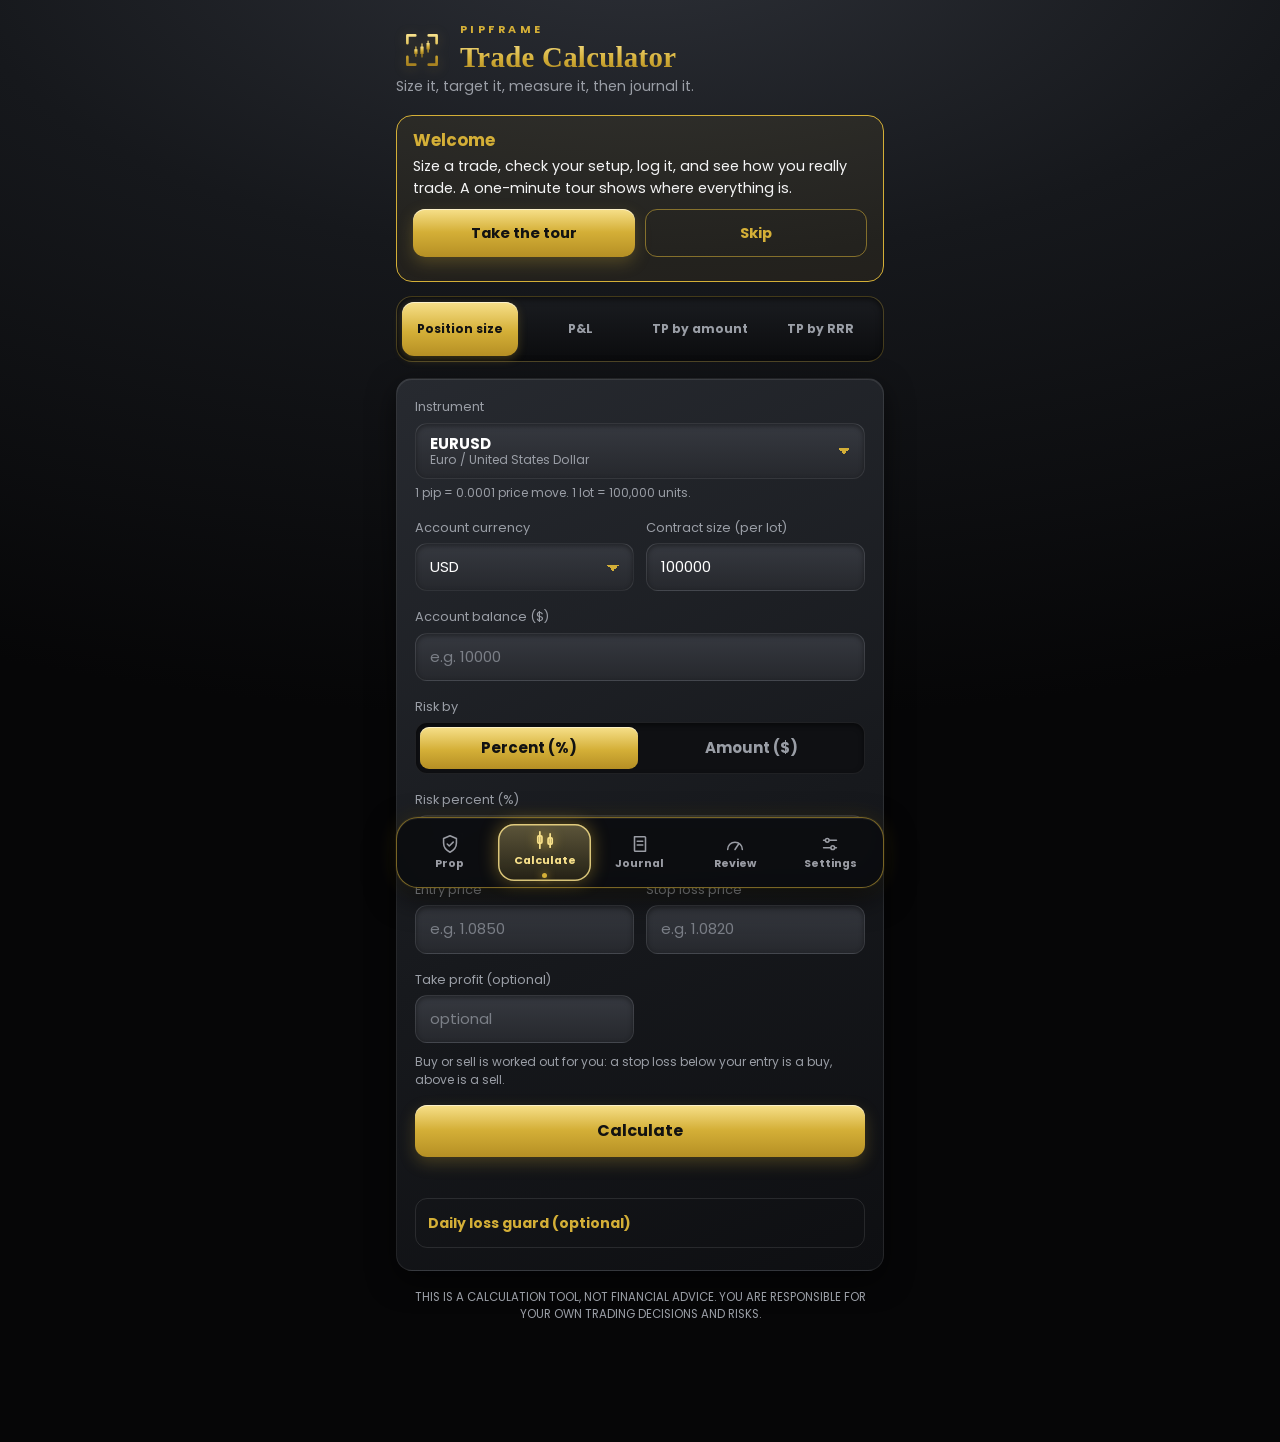
==== commit d7ac1672: "Add files via upload" ====
--- a/index.html
+++ b/index.html
@@ -4,7 +4,7 @@
 <meta charset="utf-8">
 <meta name="viewport" content="width=device-width, initial-scale=1, viewport-fit=cover">
 <meta name="theme-color" content="#050506">
-<meta http-equiv="Content-Security-Policy" content="default-src 'self'; script-src 'self' 'sha256-gpEo0NHdvhYittw/1fdFxMyE/hG0675cfJwtChXgfGM=' 'sha256-u1lGvn2zFlGtDf3KocOzEfuT8nras8401VJyhuApC1U='; style-src 'self' 'unsafe-inline'; img-src 'self' data: blob:; font-src 'self'; connect-src 'self' https://script.google.com https://script.googleusercontent.com; object-src 'none'; base-uri 'none'; form-action 'none'; worker-src 'self'; manifest-src 'self'">
+<meta http-equiv="Content-Security-Policy" content="default-src 'self'; script-src 'self' 'sha256-gpEo0NHdvhYittw/1fdFxMyE/hG0675cfJwtChXgfGM=' 'sha256-kn6tbt6vrG43QMOqWP2+Wi3XPNNLc4CPJMW/iKBdFJw='; style-src 'self' 'unsafe-inline'; img-src 'self' data: blob:; font-src 'self'; connect-src 'self' https://script.google.com https://script.googleusercontent.com; object-src 'none'; base-uri 'none'; form-action 'none'; worker-src 'self'; manifest-src 'self'">
 <meta name="robots" content="noindex,nofollow">
 <script src="config.js"></script>
 <title>PipFrame Trade Calculator</title>
@@ -102,7 +102,7 @@
 .more summary{list-style:none;cursor:pointer;color:var(--gold);font-weight:600;padding:8px 4px;min-height:40px;display:flex;align-items:center}.more summary::-webkit-details-marker{display:none}.more .mbox{display:flex;gap:4px;flex-wrap:wrap}
 .installhelp{font-size:.82rem;color:var(--mute);margin:8px 0}
 .scr.off{display:none}main{padding-bottom:118px}
-.bnav{position:fixed;left:50%;transform:translateX(-50%);bottom:calc(12px + env(safe-area-inset-bottom,0px));width:min(calc(100% - 32px),488px);display:grid;grid-template-columns:repeat(4,1fr);gap:2px;padding:6px;background:rgba(14,15,18,.84);-webkit-backdrop-filter:blur(14px);backdrop-filter:blur(14px);border:1px solid rgba(212,175,55,.38);border-radius:22px;box-shadow:0 10px 30px rgba(0,0,0,.65),inset 0 1px 0 rgba(255,255,255,.06);z-index:20}
+.bnav{position:fixed;left:50%;transform:translateX(-50%);bottom:calc(12px + env(safe-area-inset-bottom,0px));width:min(calc(100% - 32px),488px);display:grid;grid-template-columns:repeat(5,1fr);gap:2px;padding:6px;background:rgba(14,15,18,.84);-webkit-backdrop-filter:blur(14px);backdrop-filter:blur(14px);border:1px solid rgba(212,175,55,.38);border-radius:22px;box-shadow:0 10px 30px rgba(0,0,0,.65),inset 0 1px 0 rgba(255,255,255,.06);z-index:20}
 .bnav button{position:relative;display:flex;flex-direction:column;align-items:center;justify-content:center;gap:3px;min-height:56px;padding:6px 2px 8px;border:0;border-radius:16px;background:transparent;color:var(--mute);font-family:inherit;font-size:.68rem;font-weight:600;line-height:1.1;cursor:pointer}
 .bnav svg{width:22px;height:22px;stroke:currentColor;fill:none;stroke-width:1.7;stroke-linecap:round;stroke-linejoin:round}
 .bnav button[aria-current="page"]{color:var(--gold);background:rgba(212,175,55,.08)}
@@ -223,7 +223,19 @@
 
 
 .pfchip{border-radius:12px;padding:10px 12px;font-weight:700;font-size:.9rem;margin:2px 0 10px}
-.rule{background:rgba(255,255,255,.04);border-radius:10px;padding:0 10px;margin:6px 0;color:var(--text);font-size:.92rem}.rule span{flex:1}.rulex{min-height:44px;min-width:44px;background:none;border:0;color:var(--mute);font-size:.75rem;text-decoration:underline}.ruleadd{display:flex;gap:8px;margin:10px 0}.ruleadd input{flex:1}
+.adv{margin-top:12px}.adv summary{min-height:44px;display:flex;align-items:center;color:var(--gold);font-weight:600;cursor:pointer}.pf-none{background:#26282d;color:#d9d9d9;border:1px solid #4a4d55}.rulesum{min-height:44px;display:flex;align-items:center;gap:8px;cursor:pointer;font-weight:700}.rulesum small{color:var(--mute);font-weight:500}
+.rule{background:rgba(255,255,255,.04);border-radius:10px;padding:0 10px;margin:6px 0;color:var(--text);font-size:.92rem}.rule span{flex:1;min-width:0;overflow-wrap:anywhere}.rvrow span{overflow-wrap:anywhere;min-width:0}.rulex{min-height:44px;min-width:44px;background:none;border:0;color:var(--mute);font-size:.75rem;text-decoration:underline}.ruleadd{display:flex;gap:8px;margin:10px 0;align-items:stretch}.ruleadd input{flex:1 1 0;width:auto;min-width:0}.ruleadd .btn{flex:none;width:auto;min-width:64px;margin-top:0;padding:0 14px}
+.pfform label{display:block;margin:14px 0 6px;color:var(--gold);font-size:.9rem}.pfform .chk{color:var(--mute)}.pfform .rule{margin:6px 0;color:var(--text,#f4f1e8)}.pfform h2{margin:4px 0 6px}
+.pfform input,.pfform select{background:#121214;border:1.5px solid rgba(212,175,55,.6);color:#f4f1e8}.pfform input:focus,.pfform select:focus{outline:2px solid #f7e08a;outline-offset:1px}
+.pfhead{display:flex;justify-content:space-between;align-items:center;gap:10px;margin:0 0 10px}.pfpill{display:inline-flex;align-items:center;min-height:36px;padding:0 14px;border:1.5px solid rgba(212,175,55,.7);border-radius:999px;color:var(--gold);font-size:.82rem;font-weight:600;background:transparent}
+.pfbtn{min-height:44px;min-width:64px;padding:0 18px;border:1.5px solid rgba(212,175,55,.7);border-radius:999px;background:transparent;color:var(--gold);font:inherit;font-weight:700;cursor:pointer}
+.pfchips{display:grid;grid-template-columns:repeat(3,1fr);gap:8px;margin:6px 0 4px}.pfchips button{min-height:48px;border-radius:999px;border:1.5px solid rgba(212,175,55,.6);background:#121214;color:var(--gold);font:inherit;font-weight:600;cursor:pointer}.pfchips button[aria-pressed="true"]{background:#d9b649;color:#121212;border-color:#d9b649}
+.pfh3{font-family:"Playfair Display",Georgia,serif;font-size:1.25rem;margin:18px 0 4px;color:var(--text,#f4f1e8)}.pfbar{height:10px;border-radius:99px;background:#3a3d45;overflow:hidden;margin:6px 0 14px}.pfbar i{display:block;height:100%;border-radius:99px;background:#22c55e}.pfbar i.amber{background:#d9b649}.pfbar i.red{background:#e0504f}
+.pfrow{display:flex;justify-content:space-between;gap:10px;font-size:.9rem}.pfrow b{text-align:right}.pftiles{display:grid;grid-template-columns:1fr 1fr;gap:10px}.pftile{background:rgba(255,255,255,.04);border-radius:12px;padding:10px 12px;font-size:.78rem;color:var(--mute)}.pftile b{display:block;color:var(--text,#f4f1e8);font-size:.95rem;margin-top:3px}
+.pfcard{background:rgba(255,255,255,.03);border:1px solid rgba(255,255,255,.07);border-radius:16px;padding:14px;margin:12px 0}.pfbar+.pfrow{margin-top:0}
+.rseg{display:grid;grid-template-columns:repeat(3,1fr);gap:8px;margin:8px 0}.rseg span{text-align:center;padding:12px 4px;border-radius:12px;background:#26282d;color:#7d8088;font-weight:600;font-size:.88rem}
+.rseg .on-green{background:#1f4d33;color:#d8f5e3}.rseg .on-amber{background:#4a3a10;color:#f0cf6a}.rseg .on-red{background:#5e1c1c;color:#ffc9c5}
+.pfmsg{border-radius:12px;padding:12px;margin-top:6px;font-size:.88rem}.pfmsg b{display:block;font-size:.98rem;margin-top:2px}.pfmsg.green{background:#17341f;color:#cdeed9}.pfmsg.amber{background:#3a2e0e;color:#e8c764}.pfmsg.red{background:#4a1818;color:#ffcfcb}.pfmsg.none{background:#26282d;color:#c9cbd2}
 .pf-green{background:#1f4d33;color:#d8f5e3;border:1px solid #2f7a52}.pf-amber{background:#5a4306;color:#ffe9a8;border:1px solid #a37c10}.pf-red{background:#6b1b1b;color:#ffd9d6;border:1px solid #b53a3a}
 /* Look: Black and champagne (v19) */
 html[data-look="champagne"]{--gold:#E6D3A8;--text:#f2ede3;--mute:#a39c8d;background:#000}
@@ -256,7 +268,7 @@
 <div class="scr" id="scr_calc">
 <div class="brand"><svg class="logo" viewBox="0 0 512 512" width="52" height="52" aria-hidden="true"><defs><linearGradient id="lg" x1="0" y1="0" x2="0" y2="1"><stop offset="0" stop-color="#f7e08a"/><stop offset=".55" stop-color="#D4AF37"/><stop offset="1" stop-color="#a88220"/></linearGradient></defs><g fill="none" stroke="url(#lg)" stroke-width="26" stroke-linecap="round" stroke-linejoin="round"><path d="M112 190V112h78M322 112h78v78M400 322v78h-78M190 400h-78v-78"/></g><g fill="url(#lg)" stroke="url(#lg)" stroke-width="12" stroke-linecap="round"><path d="M196 226v92M256 196v128M316 168v108"/><rect x="180" y="248" width="32" height="48" rx="4" stroke="none"/><rect x="240" y="222" width="32" height="74" rx="4" stroke="none"/><rect x="300" y="188" width="32" height="64" rx="4" stroke="none"/></g></svg><div><div class="eyebrow" id="brandName">PIPFRAME</div><h1>Trade Calculator</h1></div></div>
 <p class="sub">Size it, target it, measure it, then journal it.</p>
-<div class="welcome" id="pilot" role="region" aria-label="Join the test" hidden><h2>Help test PipFrame</h2><p class="wtxt">If you say yes, the app quietly shares how you use it, so the people building it can see what works and what confuses you. No sign-up and it works in the background.</p><p class="wtxt"><b>Shared:</b> your phone type and time zone, when and how long you use it, which buttons you press, the mistakes the app catches (like a stop loss on the wrong side), and how many trades you win, lose and grade.<br><b>Never shared:</b> prices, balances, profit or loss amounts, lot sizes, notes, reasons, names, your location or your internet address.</p><p class="wtxt">You can switch it off any time in Settings, and that deletes what was waiting to be sent.</p><div class="btnrow"><button class="btn" id="pilotYes" type="button">Yes, join the test</button><button class="btn ghost" id="pilotNo" type="button">No thanks</button></div></div>
+<div class="welcome" id="pilot" role="region" aria-label="Join the test" hidden><h2>Help test PipFrame</h2><p class="wtxt">If you say yes, the app quietly shares how you use it, so the people building it can see what works and what confuses you. No sign-up and it works in the background.</p><p class="wtxt"><b>Shared:</b> your phone type and time zone, when and how long you use it, which buttons you press, the mistakes the app catches (like a stop loss on the wrong side), and how many trades you win, lose and grade.<br><b>Never shared:</b> prices, balances, profit or loss amounts, lot sizes, notes, reasons, names, your exact location or your internet address.</p><p class="wtxt">You can switch it off any time in Settings, and that deletes what was waiting to be sent.</p><div class="btnrow"><button class="btn" id="pilotYes" type="button">Yes, join the test</button><button class="btn ghost" id="pilotNo" type="button">No thanks</button></div></div>
 <div class="welcome" id="welcome" hidden><h2>Welcome</h2><p class="wtxt">Size a trade, check your setup, log it, and see how you really trade. A one-minute tour shows where everything is.</p><div class="btnrow"><button class="btn" id="tourGo" type="button">Take the tour</button><button class="btn ghost" id="welcomeOk" type="button">Skip</button></div></div>
 
 <div class="tabs" id="tabs" role="tablist" aria-label="Calculator type">
@@ -395,6 +407,9 @@
 <p class="note" id="storeNote"></p>
 </section>
 </div>
+<div class="scr off" id="scr_prop">
+<section class="panel pfform" id="propPanel" aria-label="Prop firm tracker"><div id="propBody"></div></section>
+</div>
 <div class="scr off" id="scr_review">
 <section class="panel" id="reviewPanel" aria-label="Review"><div class="head"><h2>Review</h2></div><div id="reviewBody"></div></section>
 </div>
@@ -416,24 +431,6 @@
 <section class="panel" aria-label="Look"><div class="head"><h2>Look</h2></div>
 <p class="note">Pick the colours you like. Your trades are not touched.</p>
 <label for="lookSel">Colours</label><select id="lookSel"><option value="classic">Black and gold (original)</option><option value="champagne">Black and champagne</option></select></section>
-<section class="panel" id="propPanel" aria-label="Prop firm account"><div class="head"><h2>Prop firm account</h2></div>
-<p class="note">Track a funded or challenge account against its rules. It reads the trades you close in the journal, and nothing leaves your phone.</p>
-<label class="chk" for="pfOn"><input type="checkbox" id="pfOn"> Track a prop firm account</label>
-<div id="pfFields" hidden>
-<label for="pfFirm">Prop firm name</label><input id="pfFirm" type="text" maxlength="40" placeholder="e.g. FTMO, Goat, FundedNext" autocomplete="off">
-<label for="pfType">Account type</label><select id="pfType"><option value="instant">Instant</option><option value="one">One-step</option><option value="two">Two-step</option></select>
-<div class="two"><div><label for="pfSize">Account size ($)</label><input id="pfSize" type="number" inputmode="decimal" min="0" step="any" placeholder="e.g. 10000"></div>
-<div><label for="pfStart">Started on</label><input id="pfStart" type="date"></div></div>
-<div class="two"><div><label for="pfDaily">Max daily loss (%)</label><input id="pfDaily" type="number" inputmode="decimal" min="0" step="any" placeholder="e.g. 5"></div>
-<div><label for="pfMax">Max overall loss (%)</label><input id="pfMax" type="number" inputmode="decimal" min="0" step="any" placeholder="e.g. 10"></div></div>
-<label for="pfDailyBase">Daily loss is measured from</label><select id="pfDailyBase"><option value="size">The account size</option><option value="day">The balance at the start of the day</option></select>
-<label for="pfMaxType">Max loss works as</label><select id="pfMaxType"><option value="static">Fixed (from the account size)</option><option value="trailing">Trailing (from the highest balance)</option></select>
-<div class="two"><div><label for="pfTarget">Profit target (%)</label><input id="pfTarget" type="number" inputmode="decimal" min="0" step="any" placeholder="e.g. 8"></div>
-<div><label for="pfDays">Minimum trading days</label><input id="pfDays" type="number" inputmode="numeric" min="0" step="1" placeholder="e.g. 5"></div></div>
-<div class="two"><div><label for="pfRisk">Risk per trade (%)</label><input id="pfRisk" type="number" inputmode="decimal" min="0" step="any" placeholder="e.g. 0.5"></div>
-<div><label for="pfStop">Stop after this many losses a day</label><input id="pfStop" type="number" inputmode="numeric" min="0" step="1" placeholder="0 = off"></div></div>
-<p class="note">Uses closed trades only. Open trades and floating losses are not counted. Firms count loss in different ways, so check your firm's rules. This is information, not advice.</p>
-</div></section>
 <section class="panel" aria-label="Time"><div class="head"><h2>Time</h2></div>
 <p class="note">Times in your journal follow this setting. Your device clock is not changed, and your saved trades are not touched.</p>
 <label for="tzSel">Times shown in</label><select id="tzSel"></select>
@@ -443,10 +440,10 @@
 <div class="btnrow"><button class="btn ghost" id="demoAdd" type="button">Add demo</button><button class="btn ghost" id="demoDel" type="button">Remove demo</button></div>
 <p class="note" id="demoNote"></p></section>
 <section class="panel" aria-label="How to test"><div class="head"><h2>How to test</h2></div>
-<ol class="howto"><li>Size a trade: enter a balance, risk, entry and stop loss, then tap Calculate.</li><li>Log it, then open the Journal and add an exit price.</li><li>Fix a mistake with Edit, and try Undo after a delete.</li><li>Add demo trades above and open Review.</li><li>Install the app, turn on airplane mode, and open it again.</li><li>Tell us anything confusing, missing or wrong in Help us test below.</li></ol>
+<ol class="howto"><li>Size a trade: enter a balance, risk, entry and stop loss, then tap Calculate.</li><li>Log it, then open the Journal and add an exit price.</li><li>Fix a mistake with Edit, and try Undo after a delete.</li><li>Add demo trades above and open Review.</li><li>Install the app, turn on airplane mode, and open it again.</li><li>Tell us anything confusing, missing or wrong in Help us test below.</li><li>Open the Prop tab, enter your firm's rules, then tick your rules for the day.</li></ol>
 <p class="note">PipFrame is a calculation tool, not advice. Please do not enter anything you would not want on your own device.</p></section>
 <section class="panel" id="sharePanel" aria-label="Help improve PipFrame" hidden><div class="head"><h2>Help improve PipFrame</h2></div>
-<p class="note">Off by default. If you switch it on, the app sends a small summary when you open it (at most a few times a day): your phone type and time zone, the time on your clock, how long you actively used the app, simple counts, and a list of which screens and buttons you used with the time. It never sends what you type or see: no prices, balances, profit or loss, lot sizes, notes, reasons or names. It does not send your location or your internet address. Switch it off any time.</p>
+<p class="note">Off by default. If you switch it on, the app sends a small summary when you open it (at most a few times a day): your phone type and time zone, the time on your clock, how long you actively used the app, simple counts, and a list of which screens and buttons you used with the time. It never sends what you type or see: no prices, balances, profit or loss, lot sizes, notes, reasons or names. It does not send your exact location or your internet address. Switch it off any time.</p>
 <label class="chk" for="shareOn"><input type="checkbox" id="shareOn"> Send anonymous usage counts</label>
 <p class="note">This is exactly what would be sent:</p>
 <div class="testpre" id="sharePre" aria-label="What would be sent"></div>
@@ -459,7 +456,7 @@
 <div class="btnrow"><button class="btn" id="fbSend" type="button">Send feedback</button></div>
 <p class="note" id="fbNote" role="status"></p></div></section>
 <section class="panel" id="testPanel" aria-label="Help us test"><div class="head"><h2>Help us test</h2></div>
-<p class="note">Nothing is sent automatically. This makes a short report of how you used the app. Read it, add your thoughts, and send it to whoever gave you the app.</p>
+<p class="note">This makes a short report of how you used the app on this device. Read it, add your thoughts, and send it to whoever gave you the app.</p>
 <div id="fbWrap"><label for="fbDis">How would you feel if this app disappeared tomorrow?</label>
 <select id="fbDis"><option value="">Choose one</option><option>Very disappointed</option><option>Somewhat disappointed</option><option>Not disappointed</option></select>
 <label for="fbTxt" style="margin-top:10px">What was confusing, missing, or great?</label>
@@ -468,7 +465,7 @@
 <button class="btn" id="shareRep" type="button">Share test report</button>
 <p class="note" id="repNote"></p>
 </section>
-<details class="about"><summary>About, privacy and your data</summary><p>Everything you enter stays on this device, in this browser. There is no account, no tracking and no server copy.</p><p>Back up often from Settings, because clearing browser data deletes the journal. To remove everything, use Delete all trades in Settings.</p><p>Shared cards are made on your device and only go where you send them.</p><p id="aboutShare" hidden>Settings has a Help improve PipFrame switch. It is off until you turn it on, and it only sends the summary shown there.</p></details>
+<details class="about"><summary>About, privacy and your data</summary><p>Everything you enter stays on this device, in this browser. There is no account and no server copy of your journal.</p><p>Back up often from Settings, because clearing browser data deletes the journal. To remove everything, use Delete all trades in Settings.</p><p>Shared cards are made on your device and only go where you send them.</p><p id="aboutShare" hidden>If you join the test, the app also sends anonymous usage numbers while you use it. You can read exactly what is sent in Settings under Help improve PipFrame, and switch it off any time. It never sends your trades, prices, balances or notes.</p></details>
 </div>
 <p class="buildline" id="buildLine"></p>
 <p class="disclaimer">THIS IS A CALCULATION TOOL, NOT FINANCIAL ADVICE. YOU ARE RESPONSIBLE FOR YOUR OWN TRADING DECISIONS AND RISKS.</p>
@@ -476,6 +473,7 @@
 <div class="tour" id="tour" hidden role="dialog" aria-label="Quick tour"><div class="tstep" id="tStep"></div><h3 id="tTitle"></h3><p id="tText"></p><div class="trow"><button class="link" id="tSkip" type="button">Skip</button><span class="tbtns"><button class="link" id="tBack" type="button">Back</button><button class="btn" id="tNext" type="button">Next</button></span></div></div>
 <div class="toast" id="toast" hidden role="status"><span id="toastTxt"></span><button class="link" id="toastGo" type="button"></button></div>
 <nav class="bnav" id="bnav" aria-label="Sections">
+<button type="button" id="nav_prop" data-go="prop"><svg viewBox="0 0 24 24" aria-hidden="true"><path d="M12 3l7 3v5c0 4.5-3 8-7 10-4-2-7-5.5-7-10V6z"/><path d="M9 12l2.2 2.2L15.5 10"/></svg><span>Prop</span></button>
 <button type="button" id="nav_calc" data-go="calc" aria-current="page"><svg viewBox="0 0 24 24" aria-hidden="true"><path d="M7 4v16M17 6v13"/><rect x="5" y="8" width="4" height="7" rx="1"/><rect x="15" y="10" width="4" height="6" rx="1"/></svg><span>Calculate</span></button>
 <button type="button" id="nav_journal" data-go="journal"><svg viewBox="0 0 24 24" aria-hidden="true"><path d="M6 4h11a1 1 0 0 1 1 1v15H7a1 1 0 0 1-1-1z"/><path d="M9 9h6M9 13h6"/></svg><span>Journal</span><b class="nbadge" id="jbadge" hidden></b></button>
 <button type="button" id="nav_review" data-go="review"><svg viewBox="0 0 24 24" aria-hidden="true"><path d="M4 18a8 8 0 1 1 16 0"/><path d="M12 18l4-6"/></svg><span>Review</span></button>
@@ -624,7 +622,7 @@
 ];
 var CONV={EUR:["EURUSD",false,"1.08"],GBP:["GBPUSD",false,"1.27"],AUD:["AUDUSD",false,"0.66"],NZD:["NZDUSD",false,"0.60"],CAD:["USDCAD",true,"1.36"],CHF:["USDCHF",true,"0.90"],JPY:["USDJPY",true,"150.00"]};
 var SESSIONS=["Sydney","Asian (Tokyo)","London","New York","London-NY overlap","Other"];
-var APP_V="v26";
+var APP_V="v34";
 var MOODS=["Calm","Confident","Anxious","Greedy","FOMO","Revenge","Bored"];
 var MOODS_POST=["Calm","Satisfied","Relieved","Disappointed","Frustrated","Regretful","Angry","Confident"];
 var KEY="fx-calc-journal-v1";
@@ -1070,7 +1068,7 @@
  settings.bal=$("bal").value;settings.risk=$("risk").value;
  settings.contract[inst]=$("contract").value;
  settings.gLimit=$("gLimit").value;settings.gHour=$("gHour").value;
- try{localStorage.setItem(SKEY,JSON.stringify(settings))}catch(e){}
+ try{localStorage.setItem(SKEY,JSON.stringify(settings))}catch(e){memOnly=true;var el=document.getElementById("storeNote");if(el)el.textContent=storeNoteText()}
 }
 function applyLook(){
  var v=settings&&settings.look==="champagne"?"champagne":"classic";
@@ -1805,8 +1803,8 @@
  o=o&&typeof o==="object"&&!Array.isArray(o)?o:{};
  function pn(v,max,dflt){v=Number(v);return isFinite(v)&&v>=0?Math.min(v,max):dflt}
  var st=typeof o.start==="string"&&/^\d{4}-\d\d-\d\d$/.test(o.start)&&isFinite(Date.parse(o.start))?o.start:"";
- return {on:o.on===true,firm:typeof o.firm==="string"?o.firm.replace(/[\u0000-\u001F]/g,"").slice(0,40):"",
-  type:["instant","one","two"].indexOf(o.type)>-1?o.type:"two",size:pn(o.size,1e9,0),daily:pn(o.daily,100,0),max:pn(o.max,100,0),
+ return {on:o.on===true,live:o.live===true,firm:typeof o.firm==="string"?o.firm.replace(/[\u0000-\u001F]/g,"").slice(0,40):"",
+  type:["instant","one","two"].indexOf(o.type)>-1?o.type:"instant",size:pn(o.size,1e9,0),daily:pn(o.daily,100,0),max:pn(o.max,100,0),
   dailyBase:o.dailyBase==="day"?"day":"size",maxType:o.maxType==="trailing"?"trailing":"static",target:pn(o.target,1000,0),
   days:Math.floor(pn(o.days,365,0)),risk:pn(o.risk,100,0.5),stop:Math.floor(pn(o.stop,50,0)),start:st};
 }
@@ -1834,29 +1832,6 @@
  var out=DEF_RULES.map(function(d){return {id:d[0],t:d[1].replace("{R}",String(R)).replace("{L}",String(L)),def:true}});
  ((settings.rules||cleanRules(null)).custom).forEach(function(c){out.push({id:c.id,t:c.t,def:false})});
  return out;
-}
-function renderRulesCard(box){
- var st=settings.rules=cleanRules(settings.rules),day=ruleDay(Date.now()),list=ruleList(),ticked=st.ticks[day]||[];
- var s=h("div","rv");s.id="rulesCard";s.appendChild(h("div","rvt","My rules for the day"));
- s.appendChild(h("p","note","Tick each rule you have confirmed before you trade. Ticks reset every day and stay on this phone."));
- function save(){settings.rules=cleanRules(st);saveSettings();renderReview()}
- list.forEach(function(r){
-  var l=h("label","chk rule"),i=document.createElement("input");i.type="checkbox";i.checked=ticked.indexOf(r.id)>-1;
-  i.addEventListener("change",function(){var cur=(st.ticks[day]||[]).filter(function(x){return x!==r.id});if(i.checked)cur.push(r.id);if(cur.length)st.ticks[day]=cur;else delete st.ticks[day];save()});
-  l.appendChild(i);l.appendChild(h("span",null,r.t));
-  if(!r.def){var x=h("button","rulex","Remove");x.type="button";x.setAttribute("aria-label","Remove rule: "+r.t);x.addEventListener("click",function(ev){ev.preventDefault();st.custom=st.custom.filter(function(c){return c.id!==r.id});save()});l.appendChild(x)}
-  s.appendChild(l)});
- var add=h("div","ruleadd"),inp=document.createElement("input");inp.type="text";inp.maxLength=80;inp.id="ruleNew";inp.placeholder="Type your custom rule here";inp.setAttribute("aria-label","New custom rule");
- var btn=h("button","btn ghost","Add");btn.type="button";btn.id="ruleAdd";
- function doAdd(){var t=inp.value.replace(/[\u0000-\u001F]/g,"").trim().slice(0,80);if(!t||st.custom.length>=12)return;st.custom.push({id:"c"+Date.now(),t:t});save()}
- btn.addEventListener("click",doAdd);inp.addEventListener("keydown",function(e){if(e.key==="Enter"){e.preventDefault();doAdd()}});
- add.appendChild(inp);add.appendChild(btn);s.appendChild(add);
- var tot=list.length,done=list.filter(function(r){return ticked.indexOf(r.id)>-1}).length,miss=tot-done;
- var status=miss===0?"green":miss<=2?"amber":"red";
- var msg=miss===0?"GREEN. All "+tot+" rules confirmed. Trade your plan.":(status==="amber"?"AMBER. ":"RED. ")+done+" of "+tot+" rules ticked. "+miss+(miss===1?" rule is":" rules are")+" not confirmed. Check before you trade.";
- var chip=h("div","pfchip pf-"+status,msg);chip.id="rulesChip";chip.setAttribute("role","status");s.appendChild(chip);
- s.appendChild(h("p","note","Green is all ticked, amber is one or two missing, red is three or more missing. These cut-offs are a starting guess you can change later. Information only, not advice."));
- box.appendChild(s);
 }
 function propCalc(now){
  var P=settings&&settings.prop;if(!P||!P.on||!(P.size>0))return null;
@@ -1894,40 +1869,115 @@
  nb.textContent="Prop firm"+(c.P.firm?" ("+c.P.firm+")":"")+": "+m.join(" ");
  nb.className="plannote"+(warn?" warn":"");nb.hidden=false;
 }
-function renderPropCard(box){
- var c=propCalc(Date.now());if(!c)return;
- var P=c.P,s=h("div","rv");
- s.appendChild(h("div","rvt","Prop firm: "+(P.firm||"my account")+" ("+{instant:"Instant",one:"One-step",two:"Two-step"}[P.type]+")"));
- var chip=h("div","pfchip pf-"+c.status,{green:"GREEN. You are inside your rules.",amber:"AMBER. Careful: "+c.why.join(", ")+".",red:"RED. "+c.why.join(", ")+"."}[c.status]);chip.setAttribute("role","status");s.appendChild(chip);
- function row(a,b){var r=h("div","rvrow");r.appendChild(h("span",null,a));r.appendChild(h("span",null,b));s.appendChild(r)}
- row("Balance (closed trades)",usd(c.bal)+" of "+usd(P.size));
- row("Today",money(c.todayPnl));
- if(P.daily>0)row("Daily loss used",usd(c.dUsed)+" of "+usd(c.dLimit)+" ("+Math.round(c.dPct*100)+"%), "+usd(c.dRemain)+" left");
- if(P.max>0)row("Max loss used",Math.round(c.mUsed*100)+"% of "+usd(c.mAllowed)+" (floor "+usd(c.floor)+(P.maxType==="trailing"?", trailing":"")+")");
- if(P.target>0)row("Profit target",Math.min(100,Math.round(c.prog*100))+"% of "+usd(c.tAmt));
- if(P.days>0)row("Trading days",c.nDays+" of "+P.days+(c.nDays>=P.days?" (done)":""));
- if(P.risk>0)row("Risk per trade cap",P.risk+"% = "+usd(c.capUsd));
- if(P.stop>0)row("Losses today",c.lossesToday+" (stop after "+P.stop+")");
- s.appendChild(h("p","note","Counts closed trades only, not open ones. Firms count loss in different ways, so check yours. Information only, not advice."));
+var propEdit=false;
+function usd0(v){return "$"+n(v,v%1===0?0:2)}
+function field(wrap,id,label,ph,val,mode,suffix){
+ var l=h("label",null,label);l.setAttribute("for",id);var i=document.createElement("input");i.id=id;i.type="number";i.inputMode=mode||"decimal";i.min="0";i.step="any";i.placeholder=ph;if(val)i.value=val;wrap.appendChild(l);wrap.appendChild(i);return i}
+function renderProp(){
+ var box=$("propBody");if(!box)return;box.innerHTML="";
+ var P=settings.prop=cleanProp(settings.prop),configured=P.on&&P.size>0;
+ if(propEdit||(!configured&&!P.live))renderPropSetup(box,P,configured||P.live);else renderPropToday(box,P,configured);
+}
+function renderPropSetup(box,P,editing){
+ var hd=h("div","pfhead");
+ if(editing){var cb=h("button","pfbtn","← Cancel");cb.type="button";cb.id="pfCancel";cb.addEventListener("click",function(){propEdit=false;renderProp()});hd.appendChild(cb)}
+ else{var pill=h("span","pfpill","Step 1 of 2");pill.id="pfPill";hd.appendChild(pill)}
+ box.appendChild(hd);
+ box.appendChild(h("h2",null,editing?"Edit setup":"Prop Firm Details"));
+ var typ=P.type||"two";
+ var l1=h("label",null,"Prop Firm Name");l1.setAttribute("for","pfFirm");box.appendChild(l1);
+ var fi=document.createElement("input");fi.id="pfFirm";fi.type="text";fi.maxLength=40;fi.placeholder="e.g. FTMO, Goat, FundedNext";fi.autocomplete="off";fi.value=P.firm||"";box.appendChild(fi);
+ box.appendChild(h("label",null,"Account Type"));
+ var chips=h("div","pfchips");chips.setAttribute("role","group");chips.setAttribute("aria-label","Account type");
+ [["instant","Instant"],["one","One-Step"],["two","Two-Step"]].forEach(function(t){var b=h("button",null,t[1]);b.type="button";b.dataset.type=t[0];b.setAttribute("aria-pressed",typ===t[0]?"true":"false");b.addEventListener("click",function(){typ=t[0];chips.querySelectorAll("button").forEach(function(x){x.setAttribute("aria-pressed",x.dataset.type===typ?"true":"false")})});chips.appendChild(b)});
+ box.appendChild(chips);
+ var wrap=h("div");box.appendChild(wrap);
+ field(wrap,"pfSize","Account Size ($)","e.g. 10,000",P.size||"");
+ wrap.appendChild(h("h3","pfh3","Prop Firm Rules"));
+ field(wrap,"pfDaily","Maximum Daily Loss Limit (%)","e.g. 5",P.daily||"");
+ field(wrap,"pfMax","Overall / Max Loss Limit (%)","e.g. 10",P.max||"");
+ field(wrap,"pfDays","Minimum Trading Days","e.g. 5",P.days||"","numeric");
+ field(wrap,"pfTarget","Profit Target (%)","e.g. 8",P.target||"");
+ var det=document.createElement("details");det.className="adv";det.appendChild(h("summary",null,"More rules (optional)"));
+ det.open=!!(P.start||P.dailyBase==="day"||P.maxType==="trailing"||P.stop);
+ field(det,"pfStart","Challenge started on","",P.start||"").type="date";
+ var l2=h("label",null,"Daily loss is measured from (the account size, or the balance at the start of the day)");l2.setAttribute("for","pfDailyBase");det.appendChild(l2);
+ var sb=document.createElement("select");sb.id="pfDailyBase";[["size","Account size"],["day","Start-of-day balance"]].forEach(function(o){var op=h("option",null,o[1]);op.value=o[0];sb.appendChild(op)});sb.value=P.dailyBase;det.appendChild(sb);
+ var l3=h("label",null,"Max loss works as (fixed from the account size, or trailing from your highest balance)");l3.setAttribute("for","pfMaxType");det.appendChild(l3);
+ var sm=document.createElement("select");sm.id="pfMaxType";[["static","Fixed"],["trailing","Trailing"]].forEach(function(o){var op=h("option",null,o[1]);op.value=o[0];sm.appendChild(op)});sm.value=P.maxType;det.appendChild(sm);
+ field(det,"pfRisk","Risk per trade (%)","e.g. 0.5",P.risk);
+ field(det,"pfStop","Stop after this many losses a day","0 = off",P.stop||"","numeric");
+ box.appendChild(det);
+ var err=h("p","err");err.id="pfErr";err.setAttribute("role","alert");box.appendChild(err);
+ var go=h("button","btn",editing?"Save changes":"Continue");go.type="button";go.id="pfContinue";
+ go.addEventListener("click",function(){
+  var g=function(id){return $(id).value};
+  var np=cleanProp({on:true,live:false,firm:g("pfFirm"),type:typ,size:g("pfSize"),start:g("pfStart"),daily:g("pfDaily"),max:g("pfMax"),dailyBase:g("pfDailyBase"),maxType:g("pfMaxType"),target:g("pfTarget"),days:g("pfDays"),risk:g("pfRisk")===""?0.5:g("pfRisk"),stop:g("pfStop")});
+  if(!(np.size>0)){err.textContent="Enter your account size so the limits can be worked out in dollars.";$("pfSize").focus();return}
+  err.textContent="";settings.prop=np;saveSettings();propEdit=false;renderProp();window.scrollTo(0,0)});
+ box.appendChild(go);
+ if(!editing){var lv=h("button","btn ghost","I trade a live account (no firm limits)");lv.type="button";lv.id="pfLive";lv.addEventListener("click",function(){settings.prop=cleanProp({live:true});saveSettings();propEdit=false;renderProp()});box.appendChild(lv)}
+ box.appendChild(h("p","note","Saved only on this phone. It reads the trades you close in the journal. Information only, not advice."));
+}
+function ruleBlock(box,stateHost){
+ var st=settings.rules=cleanRules(settings.rules),day=ruleDay(Date.now()),list=ruleList(),ticked=st.ticks[day]||[];
+ var s=h("div","pfcard");s.id="rulesCard";
+ var tot=list.length,done=list.filter(function(r){return ticked.indexOf(r.id)>-1}).length,miss=tot-done;
+ s.appendChild(h("h3","pfh3","My rules for the day"));
+ s.appendChild(h("p","note",done+" of "+tot+" ticked. Tap a rule to tick it. The result below updates."));
+ function save(){settings.rules=cleanRules(st);saveSettings();renderProp()}
+ list.forEach(function(r){
+  var l=h("label","chk rule"),i=document.createElement("input");i.type="checkbox";i.checked=ticked.indexOf(r.id)>-1;
+  i.addEventListener("change",function(){var cur=(st.ticks[day]||[]).filter(function(x){return x!==r.id});if(i.checked)cur.push(r.id);if(cur.length)st.ticks[day]=cur;else delete st.ticks[day];save()});
+  l.appendChild(i);l.appendChild(h("span",null,r.t));
+  if(!r.def){var x=h("button","rulex","Remove");x.type="button";x.setAttribute("aria-label","Remove rule: "+r.t);x.addEventListener("click",function(ev){ev.preventDefault();st.custom=st.custom.filter(function(c){return c.id!==r.id});save()});l.appendChild(x)}
+  s.appendChild(l)});
+ var add=h("div","ruleadd"),inp=document.createElement("input");inp.type="text";inp.maxLength=80;inp.id="ruleNew";inp.placeholder="Type your own rule";inp.setAttribute("aria-label","New custom rule");
+ var btn=h("button","btn ghost","Add");btn.type="button";btn.id="ruleAdd";
+ function doAdd(){var t=inp.value.replace(/[\u0000-\u001F]/g,"").trim().slice(0,80);if(!t||st.custom.length>=12)return;st.custom.push({id:"c"+Date.now(),t:t});save()}
+ btn.addEventListener("click",doAdd);inp.addEventListener("keydown",function(e){if(e.key==="Enter"){e.preventDefault();doAdd()}});
+ add.appendChild(inp);add.appendChild(btn);s.appendChild(add);
  box.appendChild(s);
-}
-function fillProp(){
- var P=(settings&&settings.prop)||cleanProp(null);
- var set=function(id,v){var e=$(id);if(e)e.value=v};
- $("pfOn").checked=P.on;$("pfFields").hidden=!P.on;
- set("pfFirm",P.firm);set("pfType",P.type);set("pfSize",P.size||"");set("pfStart",P.start);set("pfDaily",P.daily||"");set("pfMax",P.max||"");
- set("pfDailyBase",P.dailyBase);set("pfMaxType",P.maxType);set("pfTarget",P.target||"");set("pfDays",P.days||"");set("pfRisk",P.risk);set("pfStop",P.stop||"");
-}
-function readProp(){
- var g=function(id){return $(id).value};
- settings.prop=cleanProp({on:$("pfOn").checked,firm:g("pfFirm"),type:g("pfType"),size:g("pfSize"),start:g("pfStart"),daily:g("pfDaily"),max:g("pfMax"),dailyBase:g("pfDailyBase"),maxType:g("pfMaxType"),target:g("pfTarget"),days:g("pfDays"),risk:g("pfRisk")===""?0.5:g("pfRisk"),stop:g("pfStop")});
- $("pfFields").hidden=!settings.prop.on;saveSettings();renderReview();
-}
-["pfOn","pfFirm","pfType","pfSize","pfStart","pfDaily","pfMax","pfDailyBase","pfMaxType","pfTarget","pfDays","pfRisk","pfStop"].forEach(function(id){var e=$(id);if(e)e.addEventListener(id==="pfOn"||e.tagName==="SELECT"?"change":"input",readProp)});
+ var status=done===0?"none":miss===0?"green":miss<=2?"amber":"red";
+ var r=h("div","pfcard");r.appendChild(h("h3","pfh3","Result"));
+ var seg=h("div","rseg");[["green","Green"],["amber","Amber"],["red","Red"]].forEach(function(o){seg.appendChild(h("span",status===o[0]?"on-"+o[0]:null,o[1]))});r.appendChild(seg);
+ var rule=function(k){return k+(k===1?" rule":" rules")};
+ var m1=done===0?"Not started":done+" of "+tot+" rules ticked",m2=done===0?"Tick each rule once you have confirmed it, before you trade.":miss===0?"All "+rule(tot)+" ticked. Trade your plan.":rule(miss)+" not ticked. Check before you trade.";
+ var chip=h("div","pfmsg "+status);chip.id="rulesChip";chip.setAttribute("role","status");chip.appendChild(h("span",null,m1));chip.appendChild(h("b",null,m2));r.appendChild(chip);
+ r.appendChild(h("p","note","Green is all ticked, amber is one or two missing, red is three or more missing. Ticks reset every new day."));
+ box.appendChild(r);
+}
+function renderPropToday(box,P,configured){
+ var hd=h("div","pfhead");var pill=h("span","pfpill","Step 2 of 2");hd.appendChild(pill);
+ var eb=h("button","pfbtn","Edit");eb.type="button";eb.id="pfEdit";eb.addEventListener("click",function(){propEdit=true;renderProp();window.scrollTo(0,0)});hd.appendChild(eb);box.appendChild(hd);
+ box.appendChild(h("h2",null,"Prop Firm Tracker"));
+ var c=configured?propCalc(Date.now()):null;
+ var typeName={instant:"Instant",one:"One-Step",two:"Two-Step"}[P.type];
+ var bar=h("div","pfcard");bar.id="pfFirmBar";bar.textContent=configured?(P.firm||"My prop firm")+" · "+typeName+" · "+usd0(P.size):"Live account · day rules only (tap Edit to add firm limits)";box.appendChild(bar);
+ if(c){
+  var card=h("div","pfcard");card.id="pfNumbers";card.appendChild(h("h3","pfh3","Today’s numbers"));card.appendChild(h("p","note","Worked out from your account setup, using closed trades."));
+  function prog(label,val,of,frac,cls){var r=h("div","pfrow");r.appendChild(h("span",null,label));r.appendChild(h("b",null,val+" of "+of));card.appendChild(r);var b=h("div","pfbar"),i=document.createElement("i");i.style.width=Math.max(0,Math.min(100,frac*100))+"%";if(cls)i.className=cls;b.appendChild(i);card.appendChild(b)}
+  var lv=function(f){return f>=1?"red":f>=0.6?"amber":""};
+  if(P.daily>0)prog("Daily loss used",usd0(c.dUsed),usd0(c.dLimit),c.dPct,lv(c.dPct));
+  if(P.max>0)prog("Max loss used",usd0(c.mUsed*c.mAllowed),usd0(c.mAllowed),c.mUsed,lv(c.mUsed));
+  if(P.target>0)prog("Profit target",usd0(Math.max(0,c.bal-P.size)),usd0(c.tAmt),c.prog,"amber");
+  var tl=h("div","pftiles");
+  function tile(a,b){var t=h("div","pftile",a);t.appendChild(h("b",null,b));tl.appendChild(t)}
+  if(P.risk>0)tile("Risk per trade",usd0(c.capUsd)+" max ("+P.risk+"%)");
+  if(P.days>0)tile("Trading days",c.nDays+" of "+P.days+" min");
+  if(P.stop>0)tile("Losses today",c.lossesToday+" (stop at "+P.stop+")");
+  tile("Balance (closed trades)",usd0(c.bal));
+  card.appendChild(tl);
+  var chip=h("div","pfmsg "+c.status,{green:"Inside your limits.",amber:"Careful: "+c.why.join(", ")+".",red:c.why.join(", ")+"."}[c.status]);chip.id="pfStatus";chip.setAttribute("role","status");chip.style.marginTop="12px";card.appendChild(chip);
+  box.appendChild(card);
+ }
+ ruleBlock(box);
+ box.appendChild(h("p","note","Counts closed trades only, not open ones. Firms count loss in different ways, so check yours. This is a calculation tool, not advice."));
+}
+function fillProp(){var b=$("propBody"),sc=$("scr_prop");if(b&&sc&&!sc.classList.contains("off"))renderProp()}
 function renderReview(){
  var box=$("reviewBody");if(!box)return;box.innerHTML="";
  var closed=entries.filter(isClosed);
- renderPropCard(box);renderRulesCard(box);
  var intro=h("p","note","Counts only trades with an exit price. A percentage appears once a group has "+MIN_PCT+" closed trades; before that you see plain counts.");
  box.appendChild(intro);
  if(closed.length<MIN_PCT){var meter=h("div","meter"),bar=h("i");bar.style.width=Math.min(100,closed.length/MIN_PCT*100)+"%";meter.appendChild(bar);box.appendChild(meter);
@@ -2034,12 +2084,15 @@
 window.addEventListener("storage",function(ev){try{
  if(ev.key===JKEY){load();render()}
  else if(ev.key===PKEY){loadPlans();if(typeof drawPlan==="function")drawPlan()}
+else if(ev.key===SKEY&&ev.newValue){
+  /* another tab saved settings: take its prop and rules so this tab cannot overwrite them with old copies */
+  var o=JSON.parse(ev.newValue);if(o&&typeof o==="object"&&!Array.isArray(o)){settings.prop=cleanProp(o.prop);settings.rules=cleanRules(o.rules);if(typeof o.welcomed==="boolean")settings.welcomed=o.welcomed;fillProp();renderReview()}}
 }catch(e){}});
 
 (function(){
  var w=$("welcome");$("hideMoney").checked=hideMoney();
  if(w&&!settings.welcomed&&!entries.length){w.hidden=false}
- if(w)$("welcomeOk").onclick=function(){w.hidden=true;settings.welcomed=true;try{localStorage.setItem(SKEY,JSON.stringify(settings))}catch(e){}};
+ if(w)$("welcomeOk").onclick=function(){w.hidden=true;if(window.__pilotShow)window.__pilotShow();settings.welcomed=true;try{localStorage.setItem(SKEY,JSON.stringify(settings))}catch(e){}};
  var dp=null,ib=$("installBtn"),ih=$("installHelp"),ir=ib.parentNode;
  function standalone(){return (window.matchMedia&&matchMedia("(display-mode: standalone)").matches)||navigator.standalone===true}
  if(standalone())ir.hidden=true;
@@ -2072,14 +2125,19 @@
   usage=cu}}catch(e){}
  if(!usage.first){usage.first=new Date().toISOString()}
  usage.days[new Date().toISOString().slice(0,10)]=1;try{localStorage.setItem(UKEY,JSON.stringify(usage))}catch(e){}
- var NAMES=["calc","journal","review","settings"],cur="calc";
- function go(n){
-  if(NAMES.indexOf(n)<0)n="calc";cur=n;
+ var NAMES=["prop","calc","journal","review","settings"],cur="calc";
+ function go(n,fromPop){
+  var prev=cur;if(NAMES.indexOf(n)<0)n="calc";cur=n;
+  /* v31: each screen is a history step, so the phone Back button returns to the last screen instead of closing the app */
+  if(!fromPop&&prev&&prev!==n){try{history.pushState({t:n},"")}catch(e){}}
   NAMES.forEach(function(k){$("scr_"+k).classList.toggle("off",k!==n);var b=$("nav_"+k);if(k===n){if(b.getAttribute("aria-current")!=="page"){b.classList.remove("just");void b.offsetWidth;b.classList.add("just")}b.setAttribute("aria-current","page")}else b.removeAttribute("aria-current")});
   if(n==="settings")fillSettings();
+  if(n==="prop"){propEdit=false;renderProp()}
   window.scrollTo(0,0);bump("v_"+n);var tt0=$("toast");if(tt0&&!tt0.hidden&&!window.__keepToast)tt0.hidden=true;
  }
  NAMES.forEach(function(k){$("nav_"+k).onclick=function(){go(k)}});
+ try{history.replaceState({t:cur||"calc"},"")}catch(e){}
+ window.addEventListener("popstate",function(ev){var t=ev.state&&ev.state.t;if(t&&NAMES.indexOf(t)>-1&&t!==cur)go(t,true)});
  window.__navRefresh=function(){
   var open=entries.filter(function(t){return !t.result||t.result.outcome==="open"}).length,b=$("jbadge");
   b.hidden=!open;b.textContent=open>99?"99+":open;
@@ -2202,7 +2260,7 @@
  function curSess(){return sess.length?sess[sess.length-1]:null}
  function newSess(now){sess.push({s:new Date(now).toISOString().slice(0,19)+"Z",sec:0,c:{},sent:false});if(sess.length>20)sess=sess.slice(-20);saveSess()}
  function dirtySess(){return sess.filter(function(x){return !x.sent&&(x.sec>0||Object.keys(x.c).length>0)})}
- var EVKEY="fx-calc-events-v1",EV_OK=["calc","log","exit","plan","card","imp","csv","bak","rst","v_calc","v_journal","v_review","v_settings","v_plan","e_miss","e_side","e_other","tilt","brk","win","loss","graded","mood"],evs=[],devModel="";
+ var EVKEY="fx-calc-events-v1",EV_OK=["calc","log","exit","plan","card","imp","csv","bak","rst","v_calc","v_journal","v_review","v_settings","v_plan","e_miss","e_side","e_other","tilt","brk","win","loss","graded","mood","sw","v_prop"],evs=[],devModel="";
  try{var er=JSON.parse(localStorage.getItem(EVKEY)||"[]");if(Array.isArray(er))evs=er.filter(function(x){return x&&typeof x.t==="number"&&isFinite(x.t)&&x.t>1e12&&x.t<4.1e12&&EV_OK.indexOf(x.e)>-1}).slice(-300)}catch(e){}
  try{var sr=JSON.parse(localStorage.getItem(SESSKEY)||"[]");if(Array.isArray(sr))sess=sr.filter(function(x){return x&&typeof x==="object"&&typeof x.s==="string"&&/^\d{4}-\d\d-\d\dT\d\d:\d\d:\d\dZ$/.test(x.s)&&x.c&&typeof x.c==="object"}).slice(-20).map(function(x){var c={};EV_OK.forEach(function(k){var n=Number(x.c[k]);if(isFinite(n)&&n>0)c[k]=Math.min(Math.floor(n),10000)});return {s:x.s,sec:clampN(x.sec,86400),c:c,sent:x.sent===true}})}catch(e){}
  function saveEvs(){try{if(evs.length)localStorage.setItem(EVKEY,JSON.stringify(evs));else localStorage.removeItem(EVKEY)}catch(e){}}
@@ -2245,16 +2303,22 @@
   if(st.on){sendShare()}else{evs=[];saveEvs();sess=[];saveSess();act={day:"",sec:0,sessions:0,total:0,lastEnd:0};saveAct();shareMsg("Sharing is off. Nothing more will be sent, and the saved activity list was deleted from this device.")}};
  $("shareNow").onclick=function(){sendShare()};
  function maybeSend(){try{var st=shareState();if(!ingestUrl()||!st.on||navigator.onLine===false)return;
-  var newDay=st.last!==new Date().toISOString().slice(0,10),more=Date.now()-st.lastAt>=10800000&&act.total-st.lastSec>=60,pend=dirtySess().length>0&&Date.now()-st.lastAt>=300000;if(newDay||more||pend)sendShare()}catch(e){}}
- setTimeout(maybeSend,3000);
+  var newDay=st.last!==new Date().toISOString().slice(0,10),gap=Date.now()-st.lastAt>=90000,sig=changeSig(),more=gap&&sig!==lastSig,pend=dirtySess().length>0&&gap;if(newDay||more||pend){lastSig=sig;sendShare()}}catch(e){}}
+ /* v28: while the tester is using the app, anything new is handed over within about 90 seconds (it used to wait up to 3 hours) */
+ var lastSig="";function changeSig(){var c=[];EV_OK.forEach(function(k){c.push(Number(usage[k])||0)});return JSON.stringify([c,evs.length,Math.floor(act.total/30),entries.length,plans.length])}
+ setTimeout(maybeSend,3000);setInterval(function(){if(document.visibilityState==="visible")maybeSend()},60000);
 
  (function(){var pc=$("pilot");if(!pc)return;var st;try{st=shareState()}catch(e){return}
-  if(ingestUrl()&&!st.asked){pc.hidden=false}
+  function ready(){var w=$("welcome"),t=$("tour");return (!w||w.hidden)&&(!t||t.hidden)}
+  function showPilot(){var s3;try{s3=shareState()}catch(e){return}if(ingestUrl()&&!s3.asked&&ready())pc.hidden=false}
+  window.__pilotShow=showPilot;showPilot();
   function ans(yes){var s2=shareState();s2.asked=true;if(yes){s2.on=true;if(!s2.id)s2.id=newShareId();lastAct=Date.now();act.lastEnd=lastAct;act.day=new Date().toISOString().slice(0,10);act.sessions=1;saveAct();newSess(Date.now())}saveShare();pc.hidden=true;drawShare();if(yes)sendShare()}
   $("pilotYes").onclick=function(){ans(true)};$("pilotNo").onclick=function(){ans(false)}})();
- document.addEventListener("visibilitychange",function(){if(document.visibilityState==="visible")maybeSend();else flushSess()});
+ var hiddenAt=0;
+ /* v32: leaving the app for a few seconds and coming straight back is counted, because it usually means "checking it against another calculator" */
+ document.addEventListener("visibilitychange",function(){if(document.visibilityState==="visible"){var away=hiddenAt?Date.now()-hiddenAt:0;hiddenAt=0;if(away>=3000&&away<=900000)bump("sw");maybeSend()}else{hiddenAt=Date.now();flushSess()}});
  /* when the app is put away, hand over the session once without waiting for an answer; the next open confirms it */
- function flushSess(){try{var st=shareState(),url=ingestUrl();if(!url||!st.on||navigator.onLine===false||!dirtySess().length||Date.now()-st.lastAt<300000)return;
+ function flushSess(){try{var st=shareState(),url=ingestUrl();if(!url||!st.on||navigator.onLine===false||!dirtySess().length||Date.now()-st.lastAt<90000)return;
   st.lastAt=Date.now();saveShare();fetch(url,{method:"POST",headers:{"Content-Type":"text/plain;charset=utf-8"},body:JSON.stringify(usagePayload()),credentials:"omit",referrerPolicy:"no-referrer",keepalive:true,mode:"no-cors"}).catch(function(){})}catch(e){}}
 
  /* ---- feedback goes to the same place as usage sharing (only when the tester taps Send) ---- */
@@ -2294,7 +2358,8 @@
   {s:"calc",n:"calc",t:"Check, then log",x:"Tick your setup checklist and tag how you feel before you tap Log this trade. Your setup is graded A+, B or C."},
   {s:"journal",n:"journal",t:"Your journal",x:"Every logged trade lands here as one line. Tap a row to open it, and add the exit price when the trade closes. Switch to Analysis Journal to plan before you trade."},
   {s:"review",n:"review",t:"Review",x:"After 20 closed trades the app shows patterns in your own results: your grades, your moods, your sessions."},
-  {s:"settings",n:"settings",t:"Settings",x:"Back up your journal, install the app, and send your test notes. Replay this tour here any time."}
+  {s:"prop",n:"prop",t:"Prop firm tracker",x:"Enter your prop firm's rules once. This tab then shows your daily loss, max loss and profit target in dollars, and your rules for the day with a green, amber or red result. Tap Edit to change the setup."},
+  {s:"settings",n:"settings",t:"Settings",x:"Back up your journal, install the app, and replay this tour any time."}
  ],ti=0;
  function showStep(){
   var st=STEPS[ti];go(st.s);
@@ -2306,7 +2371,7 @@
  function endTour(){
   $("tour").hidden=true;NAMES.forEach(function(k){$("nav_"+k).classList.remove("pulse")});
   settings.welcomed=true;settings.toured=true;try{localStorage.setItem(SKEY,JSON.stringify(settings))}catch(e){}
-  $("welcome").hidden=true;go("calc");
+  $("welcome").hidden=true;go("calc");if(window.__pilotShow)window.__pilotShow();
  }
  window.__tour=function(){ti=0;showStep()};
  $("tNext").onclick=function(){if(ti>=STEPS.length-1)endTour();else{ti++;showStep()}};
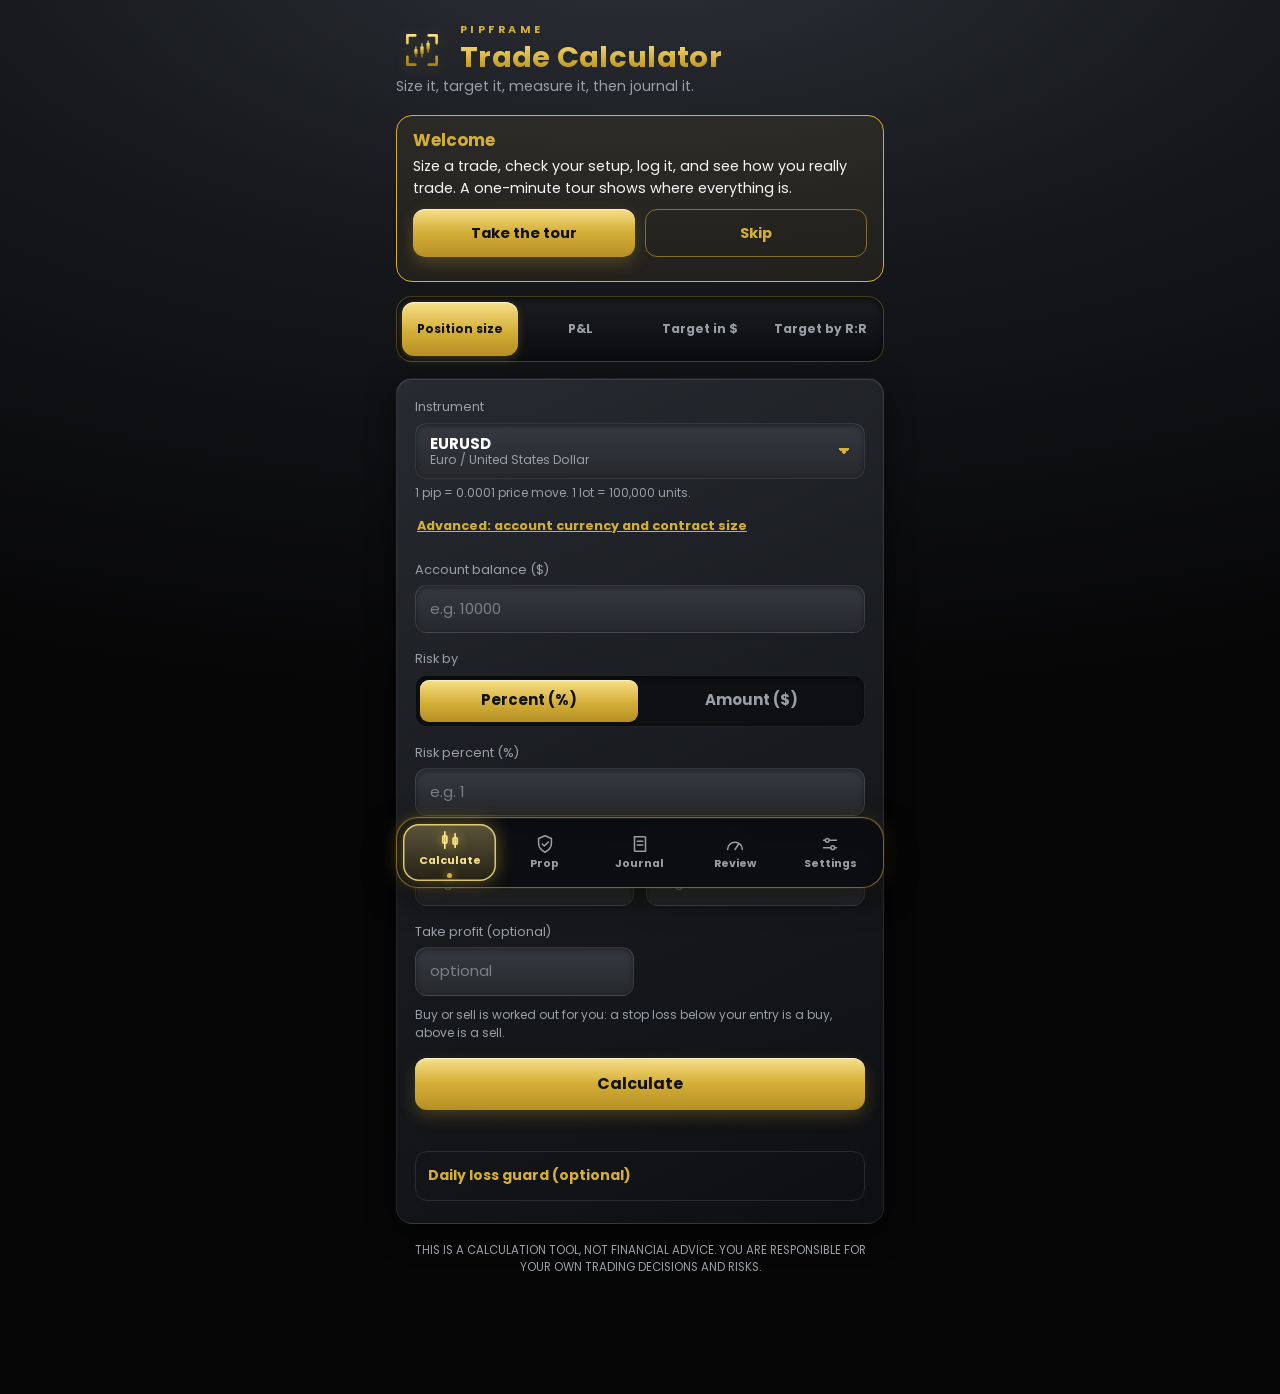
==== commit c7cf76a5: "Add files via upload" ====
--- a/index.html
+++ b/index.html
@@ -4,287 +4,38 @@
 <meta charset="utf-8">
 <meta name="viewport" content="width=device-width, initial-scale=1, viewport-fit=cover">
 <meta name="theme-color" content="#050506">
-<meta http-equiv="Content-Security-Policy" content="default-src 'self'; script-src 'self' 'sha256-gpEo0NHdvhYittw/1fdFxMyE/hG0675cfJwtChXgfGM=' 'sha256-kn6tbt6vrG43QMOqWP2+Wi3XPNNLc4CPJMW/iKBdFJw='; style-src 'self' 'unsafe-inline'; img-src 'self' data: blob:; font-src 'self'; connect-src 'self' https://script.google.com https://script.googleusercontent.com; object-src 'none'; base-uri 'none'; form-action 'none'; worker-src 'self'; manifest-src 'self'">
+<meta http-equiv="Content-Security-Policy" content="default-src 'self'; script-src 'self'; style-src 'self'; img-src 'self' data: blob:; font-src 'self'; connect-src 'self' https://script.google.com https://script.googleusercontent.com; object-src 'none'; base-uri 'none'; form-action 'none'; worker-src 'self'; manifest-src 'self'">
 <meta name="robots" content="noindex,nofollow">
 <script src="config.js"></script>
 <title>PipFrame Trade Calculator</title>
 <link rel="manifest" href="manifest.webmanifest">
 <link rel="icon" href="icon.svg" type="image/svg+xml">
 <meta name="mobile-web-app-capable" content="yes">
-<style>
-@font-face{font-family:Poppins;font-weight:400;font-display:swap;src:url(fonts/poppins-400.woff) format('woff')}@font-face{font-family:Poppins;font-weight:500;font-display:swap;src:url(fonts/poppins-500.woff) format('woff')}@font-face{font-family:Poppins;font-weight:600 700;font-display:swap;src:url(fonts/poppins-700.woff) format('woff')}
-
-:root{--gold:#D4AF37;--text:#f4f4f5;--mute:#9a9ea6;--red:#e5736b;--green:#5fc98b;
-box-sizing:border-box;padding-top:env(safe-area-inset-top,0px);padding-bottom:env(safe-area-inset-bottom,0px)}
-html{scroll-padding-top:env(safe-area-inset-top,0px);background:#050506}
-*{box-sizing:border-box}
-[hidden]{display:none!important}
-body{margin:0;min-height:100vh;color:var(--text);font:15px/1.5 "Poppins",-apple-system,"Segoe UI",Roboto,Helvetica,Arial,sans-serif;
-background:radial-gradient(130% 55% at 50% -5%,#2d3037 0%,#16181c 42%,#060607 100%) no-repeat,#050506}
-main{max-width:520px;margin:0 auto;padding:20px 16px 48px}
-h1{font:700 1.8rem/1.2 "Playfair Display",Georgia,"Times New Roman",serif;margin:6px 0 2px;background:linear-gradient(180deg,#f7e08a,#D4AF37 55%,#a88220);-webkit-background-clip:text;background-clip:text;color:transparent;letter-spacing:.3px}
-h2{font:600 1.15rem/1.3 "Playfair Display",Georgia,serif;margin:0;color:#fff}
-.sub{color:var(--mute);margin:0 0 18px;font-size:.88rem}
-.brand{display:flex;align-items:center;gap:12px;margin-top:4px}.brand h1{margin:0}.logo{flex:none;filter:drop-shadow(0 2px 6px rgba(212,175,55,.25))}.eyebrow{font:600 .68rem/1 Poppins,system-ui,sans-serif;letter-spacing:.32em;color:#D4AF37;margin:0 0 4px}
-.tabs{display:grid;grid-template-columns:repeat(4,1fr);gap:4px;background:linear-gradient(180deg,#1a1c20,#0b0c0e);border:1px solid rgba(212,175,55,.28);border-radius:16px;padding:5px;margin-bottom:16px;box-shadow:inset 0 2px 6px rgba(0,0,0,.6)}
-.tabs button{min-height:54px;border:0;border-radius:12px;background:transparent;color:var(--mute);font:inherit;font-size:.76rem;font-weight:600;line-height:1.2;padding:6px 4px;cursor:pointer}
-.tabs button[aria-selected="true"]{background:linear-gradient(180deg,#f7e08a,#D4AF37 55%,#b58f24);color:#121212;box-shadow:inset 0 1px 0 rgba(255,255,255,.55),0 3px 10px rgba(212,175,55,.25)}
-.panel{background:linear-gradient(155deg,#272a30 0%,#17191d 55%,#0e0f12 100%);border:1px solid rgba(255,255,255,.08);border-radius:16px;padding:18px;margin-bottom:18px;box-shadow:inset 0 1px 0 rgba(255,255,255,.1),0 10px 28px rgba(0,0,0,.55)}
-.field{margin-bottom:16px}
-.fields{display:grid;grid-template-columns:1fr 1fr;gap:0 12px}
-.fields>div{margin-bottom:16px}
-.fields .full{grid-column:1/-1}
-.two{display:grid;grid-template-columns:1fr 1fr;gap:12px}
-label,.lbl{display:block;font-size:.8rem;color:var(--mute);margin-bottom:6px}
-input,select,textarea{width:100%;min-height:48px;color:#fff;background:linear-gradient(180deg,#363940,#26282d);border:1.5px solid rgba(255,255,255,.07);border-radius:12px;padding:12px 14px;font:inherit;appearance:none;-webkit-appearance:none;box-shadow:inset 0 2px 5px rgba(0,0,0,.4)}
-textarea{min-height:70px;resize:vertical}
-select{background-image:linear-gradient(45deg,transparent 50%,var(--gold) 50%),linear-gradient(135deg,var(--gold) 50%,transparent 50%),linear-gradient(180deg,#363940,#26282d);background-position:calc(100% - 20px) 21px,calc(100% - 14px) 21px,0 0;background-size:6px 6px,6px 6px,100% 100%;background-repeat:no-repeat;padding-right:36px}
-select option,select optgroup{background:#1b1d21;color:#f4f4f5}
-select optgroup{color:#D4AF37}
-html{color-scheme:dark}
-input::placeholder,textarea::placeholder{color:#7b7f87}
-input:focus,select:focus,textarea:focus{outline:none;border-color:var(--gold);box-shadow:inset 0 2px 5px rgba(0,0,0,.4),0 0 0 3px rgba(212,175,55,.22)}
-.seg{display:grid;grid-template-columns:1fr 1fr;background:#0f1013;border:1px solid rgba(255,255,255,.07);border-radius:12px;padding:4px;gap:4px;box-shadow:inset 0 2px 5px rgba(0,0,0,.5)}
-.seg button{min-height:42px;border:0;border-radius:9px;background:transparent;color:var(--mute);font:inherit;font-weight:600;cursor:pointer}
-.seg button[aria-pressed="true"]{background:linear-gradient(180deg,#f7e08a,#D4AF37 55%,#b58f24);color:#121212;box-shadow:inset 0 1px 0 rgba(255,255,255,.5)}
-button:focus-visible{outline:2px solid #fff;outline-offset:2px}
-.fbh{font:600 1rem/1.3 "Playfair Display",Georgia,serif;color:#fff;margin:22px 0 6px}
-.hint{font-size:.75rem;color:var(--mute);margin-top:5px}
-.btn{width:100%;min-height:52px;border:0;border-radius:12px;background:linear-gradient(180deg,#f7e08a 0%,#D4AF37 48%,#b58f24 100%);color:#121212;font:inherit;font-size:1rem;font-weight:700;cursor:pointer;box-shadow:inset 0 1px 0 rgba(255,255,255,.55),0 6px 16px rgba(212,175,55,.25)}
-.btn:active{filter:brightness(.92)}
-.btn[disabled]{opacity:.7;cursor:default}
-.err{color:var(--red);font-size:.88rem;margin:10px 0 0;min-height:1.2em}
-.result{background:linear-gradient(160deg,#f4da7c,#D4AF37 52%,#b8962b);color:#121212;border-radius:16px;padding:20px;margin-bottom:18px;box-shadow:inset 0 1px 0 rgba(255,255,255,.6),0 10px 28px rgba(0,0,0,.55)}
-.result h2{color:#121212;margin-bottom:10px}
-.big{font-size:2.3rem;font-weight:700;line-height:1.1;font-variant-numeric:tabular-nums}
-.big.pos{color:#0b5d2a}.big.neg{color:#8a1717}
-.rsub{font-size:.85rem;opacity:.75}
-.grid{display:grid;grid-template-columns:1fr 1fr;gap:12px 14px;margin-top:14px;border-top:1px solid rgba(0,0,0,.25);padding-top:14px}
-.grid.one{grid-template-columns:1fr;margin-top:6px}
-.grid span{display:block;font-size:.76rem;opacity:.75}
-.grid b{font-size:1rem;font-variant-numeric:tabular-nums}
-.resnote{font-size:.82rem;margin-top:12px;font-weight:600}
-.logbox{margin-top:14px;border-top:1px solid rgba(0,0,0,.25);padding-top:14px}
-.logbox label{color:rgba(0,0,0,.65)}
-.logbox input{background:#141518}
-.logbox input,.logbox select{color:#fff;margin-bottom:12px}
-.logbox select{background-color:#141518;background-image:linear-gradient(45deg,transparent 50%,var(--gold) 50%),linear-gradient(135deg,var(--gold) 50%,transparent 50%);background-position:calc(100% - 20px) 21px,calc(100% - 14px) 21px;background-size:6px 6px,6px 6px;background-repeat:no-repeat}
-.logbtn{background:linear-gradient(180deg,#26282d,#0d0e10);color:var(--gold);box-shadow:inset 0 1px 0 rgba(255,255,255,.12),0 4px 12px rgba(0,0,0,.35)}
-.head{display:flex;justify-content:space-between;align-items:center;margin-bottom:12px;gap:8px}
-.tools{display:flex;gap:4px;align-items:center;flex-wrap:wrap;justify-content:flex-end}
-.link{background:none;border:0;color:var(--gold);font:inherit;font-weight:600;cursor:pointer;padding:8px 4px;min-height:40px}
-.link.del{color:var(--red)}
-.entry{background:linear-gradient(155deg,#30333a,#1b1d21);border:1px solid rgba(255,255,255,.08);border-radius:12px;padding:14px;margin-bottom:12px;box-shadow:inset 0 1px 0 rgba(255,255,255,.08),0 6px 16px rgba(0,0,0,.4)}
-.entry .top{display:flex;justify-content:space-between;align-items:flex-start;gap:8px}
-.entry .name{font-weight:700;color:var(--gold)}
-.side{margin-left:8px;font-size:.7rem;padding:2px 7px;border-radius:6px;background:#0f1013;color:#fff;vertical-align:middle}
-.side.buy{color:var(--green)}.side.sell{color:var(--red)}
-.entry .when{font-size:.76rem;color:var(--mute)}
-.entry dl{display:grid;grid-template-columns:1fr 1fr;gap:6px 12px;margin:10px 0 0}
-.entry dt{font-size:.72rem;color:var(--mute)}
-.entry dd{margin:0;font-weight:600;font-size:.9rem}
-.sec{border-top:1px solid rgba(255,255,255,.1);margin-top:12px;padding-top:12px}
-.entry input,.entry textarea{background:#141518}
-.entry input,.entry textarea,.entry select{margin-bottom:10px}
-.entry select{background-color:#141518;background-image:linear-gradient(45deg,transparent 50%,var(--gold) 50%),linear-gradient(135deg,var(--gold) 50%,transparent 50%);background-position:calc(100% - 20px) 21px,calc(100% - 14px) 21px;background-size:6px 6px,6px 6px;background-repeat:no-repeat}
-.pl{font-weight:700;margin-top:-2px}
-.pl.pos{color:var(--green)}.pl.neg{color:var(--red)}
-.chips{display:flex;flex-wrap:wrap;gap:8px;margin-bottom:10px}
-.chip{min-height:36px;padding:4px 12px;border-radius:18px;border:1.5px solid #4a4d55;background:#141518;color:var(--text);font:inherit;font-size:.82rem;cursor:pointer}
-.chip[aria-pressed="true"]{background:linear-gradient(180deg,#f7e08a,#D4AF37);border-color:var(--gold);color:#121212;font-weight:600}
-.empty{color:var(--mute);text-align:center;padding:14px 0 6px;margin:0}
-.note{font-size:.76rem;color:var(--mute)}
-.chk{display:flex;gap:10px;align-items:center;font-size:.8rem;color:var(--mute);margin-top:10px;min-height:44px}.chk input{width:20px;height:20px;accent-color:#D4AF37;flex:none}
-.chk input{appearance:auto;-webkit-appearance:checkbox;min-height:0;padding:0;border:0;background:none;box-shadow:none;accent-color:#121212}.result .chk{color:#2b2308;font-weight:500}
-.esum{display:flex;justify-content:space-between;align-items:center;gap:10px;width:100%;background:none;border:0;color:inherit;font:inherit;text-align:left;cursor:pointer;padding:2px 0;min-height:48px}
-.esum .emeta{text-align:right;margin-left:auto}.esum .eres{font-weight:700;font-size:.95rem}.esum .esub{font-size:.74rem;color:var(--mute)}.esum .pos{color:#5fc98b}.esum .neg{color:#e5736b}.entry:has(.esum){padding:8px 14px}.esum .chev{margin-left:8px;color:var(--gold);transition:transform .15s}.esum[aria-expanded="true"] .chev{transform:rotate(90deg)}
-.ebody{margin-top:8px;border-top:1px solid rgba(255,255,255,.08);padding-top:8px}.ebody[hidden]{display:none}
-.more summary{list-style:none;cursor:pointer;color:var(--gold);font-weight:600;padding:8px 4px;min-height:40px;display:flex;align-items:center}.more summary::-webkit-details-marker{display:none}.more .mbox{display:flex;gap:4px;flex-wrap:wrap}
-.installhelp{font-size:.82rem;color:var(--mute);margin:8px 0}
-.scr.off{display:none}main{padding-bottom:118px}
-.bnav{position:fixed;left:50%;transform:translateX(-50%);bottom:calc(12px + env(safe-area-inset-bottom,0px));width:min(calc(100% - 32px),488px);display:grid;grid-template-columns:repeat(5,1fr);gap:2px;padding:6px;background:rgba(14,15,18,.84);-webkit-backdrop-filter:blur(14px);backdrop-filter:blur(14px);border:1px solid rgba(212,175,55,.38);border-radius:22px;box-shadow:0 10px 30px rgba(0,0,0,.65),inset 0 1px 0 rgba(255,255,255,.06);z-index:20}
-.bnav button{position:relative;display:flex;flex-direction:column;align-items:center;justify-content:center;gap:3px;min-height:56px;padding:6px 2px 8px;border:0;border-radius:16px;background:transparent;color:var(--mute);font-family:inherit;font-size:.68rem;font-weight:600;line-height:1.1;cursor:pointer}
-.bnav svg{width:22px;height:22px;stroke:currentColor;fill:none;stroke-width:1.7;stroke-linecap:round;stroke-linejoin:round}
-.bnav button[aria-current="page"]{color:var(--gold);background:rgba(212,175,55,.08)}
-.bnav button[aria-current="page"]::after{content:"";position:absolute;bottom:3px;width:5px;height:5px;border-radius:50%;background:var(--gold);box-shadow:0 0 8px var(--gold)}
-.bnav button[aria-current="page"] span{margin-bottom:6px}
-.nbadge{position:absolute;top:3px;left:calc(50% + 6px);min-width:17px;height:17px;padding:0 4px;border-radius:9px;background:var(--gold);color:#121212;font-size:.62rem;font-weight:700;display:flex;align-items:center;justify-content:center}
-.btnrow{display:grid;grid-template-columns:1fr 1fr;gap:10px;margin:10px 0}.btnrow .btn{min-height:48px;font-size:.92rem}
-#sharePre{max-height:340px!important;overflow:auto!important}
-.testpre{white-space:pre-wrap;word-break:break-word;background:#0b0c0e;border:1px solid rgba(255,255,255,.08);border-radius:12px;padding:12px;font:.74rem/1.5 ui-monospace,Menlo,Consolas,monospace;color:#cfd2d8;margin:10px 0;max-height:260px;overflow:auto}
-.scrh{margin:6px 0 14px}
-.wtxt{margin:6px 0 4px;font-size:.9rem;color:var(--text)}
-.tour{position:fixed;left:50%;transform:translateX(-50%);bottom:calc(98px + env(safe-area-inset-bottom,0px));width:min(calc(100% - 32px),488px);background:linear-gradient(160deg,#2a2d33,#14161a);border:1.5px solid var(--gold);border-radius:18px;padding:14px 16px;z-index:25;box-shadow:0 12px 34px rgba(0,0,0,.7)}
-.tour h3{font:600 1.05rem/1.3 "Playfair Display",Georgia,serif;margin:2px 0 4px;color:#fff}.tour p{margin:0 0 10px;font-size:.88rem;color:var(--text)}
-.tstep{font-size:.7rem;letter-spacing:.12em;text-transform:uppercase;color:var(--gold);font-weight:700}
-.trow{display:flex;justify-content:space-between;align-items:center}.tbtns{display:flex;align-items:center;gap:6px}.tbtns .btn{width:auto;min-height:44px;padding:0 22px;font-size:.92rem}
-.toast{position:fixed;left:50%;transform:translateX(-50%);bottom:calc(98px + env(safe-area-inset-bottom,0px));width:min(calc(100% - 32px),488px);display:flex;justify-content:space-between;align-items:center;gap:10px;background:#101114;border:1px solid rgba(212,175,55,.5);border-radius:14px;padding:6px 8px 6px 16px;font-size:.88rem;font-weight:600;z-index:24;box-shadow:0 10px 28px rgba(0,0,0,.65)}
-.bnav button.pulse::before{content:"";position:absolute;inset:2px;border-radius:16px;border:2px solid var(--gold);animation:pl 1.3s ease-in-out infinite}
-@keyframes pl{0%,100%{opacity:.9}50%{opacity:.25}}@media (prefers-reduced-motion:reduce){.bnav button.pulse::before{animation:none}}
-.panel .head h2{white-space:nowrap;margin-right:8px}.installrow{margin:14px 0}.installrow .btn{width:100%}
-.welcome{border:1.5px solid var(--gold);border-radius:16px;padding:14px 16px;margin:0 0 14px;background:rgba(212,175,55,.07)}.welcome h2{font:600 1.05rem/1.2 Poppins,system-ui,sans-serif;color:#D4AF37;margin:0 0 6px}.welcome ol{margin:6px 0 10px 18px;padding:0;font-size:.88rem}.welcome li{margin:4px 0}
-details.about{margin:12px 0 0;font-size:.8rem;color:var(--mute)}details.about summary{cursor:pointer;color:var(--gold);font-weight:600;min-height:44px;display:flex;align-items:center}details.about p{margin:6px 0}
-.disclaimer{font-size:.72rem;color:var(--mute);text-align:center;margin:4px 8px 0}
-.selbtn{display:block;width:100%;text-align:left;min-height:56px;color:#fff;background-color:#26282d;background-image:linear-gradient(45deg,transparent 50%,var(--gold) 50%),linear-gradient(135deg,var(--gold) 50%,transparent 50%),linear-gradient(180deg,#363940,#26282d);background-position:calc(100% - 20px) 50%,calc(100% - 14px) 50%,0 0;background-size:6px 6px,6px 6px,100% 100%;background-repeat:no-repeat;border:1.5px solid rgba(255,255,255,.07);border-radius:12px;padding:8px 40px 8px 14px;font:inherit;cursor:pointer;box-shadow:inset 0 2px 5px rgba(0,0,0,.4)}
-.selbtn:focus-visible{outline:none;border-color:var(--gold);box-shadow:inset 0 2px 5px rgba(0,0,0,.4),0 0 0 3px rgba(212,175,55,.22)}
-.selbtn .sym{display:block;font-weight:600;line-height:1.3}
-.selbtn .nm{display:block;font-size:.76rem;color:var(--mute);line-height:1.2}
-.sheet{position:fixed;inset:0;z-index:50;display:flex;align-items:flex-end;justify-content:center}
-.sheetbg{position:absolute;inset:0;background:rgba(0,0,0,.7)}
-.sheetpanel{position:relative;width:100%;max-width:520px;height:85vh;height:85dvh;display:flex;flex-direction:column;background:#000;border-top:1px solid rgba(212,175,55,.55);border-radius:20px 20px 0 0;padding:10px 16px calc(12px + env(safe-area-inset-bottom,0px));box-shadow:0 -10px 30px rgba(0,0,0,.6)}
-.grab{width:44px;height:4px;border-radius:2px;background:#3a3c42;margin:0 auto 12px}
-.sheethead{display:flex;gap:8px;align-items:center}
-.sheethead input{background:#14151a;flex:1}
-.cats{display:flex;gap:8px;overflow-x:auto;padding:12px 0 10px;white-space:nowrap;-webkit-overflow-scrolling:touch}
-.cat{flex:0 0 auto;min-height:36px;padding:4px 14px;border-radius:18px;border:1.5px solid #34363c;background:#0b0c0e;color:var(--text);font:inherit;font-size:.82rem;cursor:pointer}
-.cat[aria-pressed="true"]{background:linear-gradient(180deg,#f7e08a,#D4AF37);border-color:var(--gold);color:#121212;font-weight:600}
-.sheetlist{flex:1;overflow-y:auto;-webkit-overflow-scrolling:touch}
-.irow{display:flex;align-items:center;border-bottom:1px solid #17181c}
-.imain{flex:1;min-width:0;display:flex;align-items:center;gap:12px;text-align:left;background:none;border:0;color:#fff;padding:10px 4px;min-height:60px;font:inherit;cursor:pointer}
-.inum{flex:0 0 30px;text-align:right;color:#8a7220;font-weight:600;font-size:.85rem;font-variant-numeric:tabular-nums}
-.itxt{min-width:0}
-.itxt b{display:block;font-weight:600;line-height:1.3}
-.itxt span{display:block;font-size:.78rem;color:var(--mute);line-height:1.25}
-.imain.on .itxt b{color:var(--gold)}
-.istar{flex:0 0 auto;min-width:52px;min-height:52px;background:none;border:0;font-size:1.5rem;color:#5c5f66;cursor:pointer}
-.istar[aria-pressed="true"]{color:var(--gold)}
-.chip{min-height:44px}
-.logbox .lbl{color:rgba(0,0,0,.65);margin-top:2px}
-.grade{float:right;font-size:.72rem;font-weight:700;padding:2px 10px;border-radius:10px;background:#141518;color:var(--mute)}
-.grade.ap{color:var(--green)}.grade.b{color:var(--gold)}.grade.c{color:var(--red)}
-.tick{display:flex;align-items:center;gap:10px;width:100%;min-height:44px;text-align:left;background:#141518;color:var(--text);border:1.5px solid #34363c;border-radius:12px;padding:6px 12px;margin-bottom:8px;font:inherit;font-size:.86rem;cursor:pointer}
-.tick .bx{flex:0 0 22px;height:22px;border-radius:6px;border:2px solid #5c5f66;display:grid;place-items:center;font-size:.8rem;color:transparent}
-.tick[aria-pressed="true"] .bx{background:var(--gold);border-color:var(--gold);color:#121212}
-.tick .opt{color:var(--mute);font-size:.7rem;margin-left:auto}
-.linkdark{background:none;border:0;color:#121212;text-decoration:underline;font:inherit;font-size:.8rem;font-weight:600;cursor:pointer;padding:6px 2px;min-height:36px}
-.ceditor{background:#141518;border-radius:12px;padding:10px;margin-bottom:10px}
-.ceditor .crow{display:flex;gap:6px;align-items:center;margin-bottom:8px}
-.ceditor input{margin:0;min-height:44px}
-.ceditor .mini{flex:0 0 auto;min-height:44px;padding:4px 10px;border-radius:10px;border:1.5px solid #4a4d55;background:#0b0c0e;color:var(--text);font:inherit;font-size:.74rem;cursor:pointer}
-.guardmsg{margin-top:10px;padding:10px 12px;border-radius:12px;background:rgba(0,0,0,.16);font-size:.84rem;font-weight:600}
-.guardmsg.warn{background:#8a1717;color:#fff}
-.guardmsg small{display:block;font-weight:400;opacity:.85;margin-top:2px}
-.btn.ghost{margin-top:10px;background:transparent;color:var(--gold);border:1.5px solid rgba(212,175,55,.55);box-shadow:none}.result .btn.ghost{color:#121212;border-color:rgba(0,0,0,.45)}.btnrow .btn.ghost{margin-top:0}
-.guardset{margin:14px 0 4px;border:1px solid rgba(255,255,255,.1);border-radius:12px;padding:0 12px}
-.guardset summary{min-height:48px;display:flex;align-items:center;cursor:pointer;color:var(--gold);font-weight:600;font-size:.88rem}
-.guardset[open]{padding-bottom:12px}
-.rv{margin-bottom:14px}.rvt{font-size:.78rem;color:var(--gold);font-weight:600;margin-bottom:6px}
-.rvrow{display:flex;justify-content:space-between;gap:10px;padding:7px 0;border-bottom:1px solid rgba(255,255,255,.07);font-size:.86rem}
-.rvrow span:last-child{color:var(--mute);text-align:right}
-.meter{height:8px;border-radius:4px;background:#0f1013;overflow:hidden;margin:6px 0 4px}
-.meter i{display:block;height:100%;background:linear-gradient(90deg,#b58f24,#f7e08a)}
-.flags{margin-top:6px}
-.mood-ro{font-size:.86rem;margin-bottom:10px}
-.mood-ro small{display:block;color:var(--mute);font-size:.72rem}
-
-.bnav{border-color:rgba(212,175,55,.55);box-shadow:0 10px 30px rgba(0,0,0,.65),0 0 0 1px rgba(212,175,55,.08),0 0 22px rgba(212,175,55,.14),inset 0 1px 0 rgba(255,255,255,.07)}
-.bnav button{transition:background .25s,color .25s,transform .12s,box-shadow .25s;-webkit-tap-highlight-color:transparent}
-.bnav button:active{transform:scale(.93)}
-.bnav button svg{transition:transform .25s,filter .25s}
-.bnav button[aria-current="page"]{color:#f7e08a;background:linear-gradient(180deg,rgba(247,224,138,.26),rgba(212,175,55,.08));box-shadow:inset 0 0 0 1.5px rgba(212,175,55,.7),0 0 16px rgba(212,175,55,.28)}
-.bnav button[aria-current="page"] svg{transform:translateY(-1px) scale(1.12);filter:drop-shadow(0 0 5px rgba(212,175,55,.75))}
-.bnav button[aria-current="page"] span{font-weight:700}
-.bnav button:not([aria-current="page"]){color:#9a9ca4}
-.bnav button:not([aria-current="page"]):hover{color:#d9c47a}
-@keyframes nvp{0%{transform:scale(.9)}60%{transform:scale(1.04)}100%{transform:scale(1)}}
-.bnav button.just{animation:nvp .32s ease-out}
-@media (prefers-reduced-motion:reduce){.bnav button,.bnav button svg{transition:none}.bnav button.just{animation:none}}
-
-.bnav{background:rgba(12,13,16,.97)}
-.bnav button[aria-current="page"]{background:linear-gradient(180deg,rgba(247,224,138,.34),rgba(212,175,55,.12));box-shadow:inset 0 0 0 1.5px rgba(247,224,138,.85),0 0 18px rgba(212,175,55,.45)}
-input[type=number]::-webkit-outer-spin-button,input[type=number]::-webkit-inner-spin-button{-webkit-appearance:none;margin:0}input[type=number]{-moz-appearance:textfield;appearance:textfield}
-
-.panel .head{flex-wrap:wrap}.panel .head h2{margin-bottom:0}.panel .head .tools{margin-left:auto}
-#clrBtn,#clrYes{padding-left:0}
-.editbox{border:1px solid rgba(212,175,55,.45);border-radius:14px;padding:12px;margin:10px 0;background:rgba(212,175,55,.05)}.editbox>div{margin-bottom:8px}.editbox .err{margin:4px 0 8px}
-.howto{margin:0 0 10px 18px;padding:0;font-size:.88rem}.howto li{margin:6px 0}.buildline{font-size:.72rem;color:var(--mute);text-align:center;margin:10px 8px 4px}.demotag{margin-left:6px;font-size:.62rem;letter-spacing:.12em;padding:2px 6px;border-radius:6px;border:1px solid rgba(212,175,55,.5);color:#D4AF37;vertical-align:middle}
-.jseg{display:grid;grid-template-columns:1fr 1fr;gap:4px;background:linear-gradient(180deg,#1a1c20,#0b0c0e);border:1px solid rgba(212,175,55,.28);border-radius:16px;padding:5px;margin-bottom:14px;box-shadow:inset 0 2px 6px rgba(0,0,0,.6)}
-.jseg button{min-height:46px;border:0;border-radius:12px;background:transparent;color:var(--mute);font:inherit;font-size:.82rem;font-weight:600;cursor:pointer}
-.jseg button[aria-selected="true"]{background:linear-gradient(180deg,#f7e08a,#D4AF37 55%,#b58f24);color:#121212;box-shadow:inset 0 1px 0 rgba(255,255,255,.55),0 3px 10px rgba(212,175,55,.25)}
-.subh{font:600 .95rem/1.2 Poppins,system-ui,sans-serif;color:#D4AF37;margin:18px 0 8px}
-.psec{background:#101114;border:1px solid #2a2c31;border-radius:16px;padding:12px;margin-bottom:12px}
-.ptitle{font:600 .95rem/1.2 Poppins,system-ui,sans-serif;color:#f4f4f6;margin:0 0 10px}
-.tfrow{display:flex;align-items:center;gap:8px;margin-bottom:8px}.tfrow select{flex:1;min-width:0}
-.tfb{flex:0 0 42px;text-align:center;font-weight:700;font-size:.78rem;color:#121212;background:linear-gradient(180deg,#f7e08a,#D4AF37);border-radius:8px;padding:6px 0}
-.dashbtn{width:100%;min-height:44px;border:1.5px dashed rgba(212,175,55,.6);border-radius:12px;background:transparent;color:#D4AF37;font:inherit;font-weight:600;cursor:pointer}
-.addrow{display:flex;gap:8px;margin-top:8px}.addrow select,.addrow input{flex:1;min-width:0}
-.pchk{display:flex;gap:6px;align-items:stretch}.pchk .tick{flex:1;margin-bottom:8px}.pchk .mini{flex:0 0 auto;margin-bottom:8px}
-.tick .ptx b{font-weight:600}.tick .ptx small{display:block;color:var(--mute);font-size:.74rem}
-.rrow{display:grid;grid-template-columns:1fr 1fr 1fr;gap:8px}
-.rbtn{min-height:48px;border:1.5px solid #34363c;border-radius:12px;background:#141518;color:var(--text);font:inherit;font-size:.8rem;font-weight:600;cursor:pointer;padding:4px}
-.rbtn[aria-pressed="true"]{background:linear-gradient(180deg,#f7e08a,#D4AF37);color:#121212;border-color:#D4AF37}
-.rbtn[aria-pressed="true"][data-r="none"]{background:#3a3d44;color:#fff;border-color:#8a8d95}
-.sesHint{font-size:.78rem;margin:-6px 0 12px;color:rgba(0,0,0,.7)}.sesHint button{background:none;border:0;padding:0 2px;font:inherit;font-weight:700;color:#2b2308;text-decoration:underline;cursor:pointer}
-.editbar{font-size:.82rem;font-weight:600;color:var(--gold);border:1px dashed rgba(212,175,55,.5);border-radius:12px;padding:8px 12px;margin:0 0 12px}
-.phint{font-size:.78rem;color:var(--mute);margin:8px 0 0;min-height:1.2em}.phint.bad{color:#ff8a7a}
-.plannote{font-size:.82rem;font-weight:600;color:#2b2308;margin:0 0 10px}.plannote.warn{color:#7a1f12;border-left:3px solid #7a1f12;padding-left:8px}
-.rtag{font-weight:700}.rtag.aplus{color:#f7e08a}.rtag.none{color:#ff8a7a}
-.pline{margin:2px 0;font-size:.88rem}
-
-
-.pfchip{border-radius:12px;padding:10px 12px;font-weight:700;font-size:.9rem;margin:2px 0 10px}
-.adv{margin-top:12px}.adv summary{min-height:44px;display:flex;align-items:center;color:var(--gold);font-weight:600;cursor:pointer}.pf-none{background:#26282d;color:#d9d9d9;border:1px solid #4a4d55}.rulesum{min-height:44px;display:flex;align-items:center;gap:8px;cursor:pointer;font-weight:700}.rulesum small{color:var(--mute);font-weight:500}
-.rule{background:rgba(255,255,255,.04);border-radius:10px;padding:0 10px;margin:6px 0;color:var(--text);font-size:.92rem}.rule span{flex:1;min-width:0;overflow-wrap:anywhere}.rvrow span{overflow-wrap:anywhere;min-width:0}.rulex{min-height:44px;min-width:44px;background:none;border:0;color:var(--mute);font-size:.75rem;text-decoration:underline}.ruleadd{display:flex;gap:8px;margin:10px 0;align-items:stretch}.ruleadd input{flex:1 1 0;width:auto;min-width:0}.ruleadd .btn{flex:none;width:auto;min-width:64px;margin-top:0;padding:0 14px}
-.pfform label{display:block;margin:14px 0 6px;color:var(--gold);font-size:.9rem}.pfform .chk{color:var(--mute)}.pfform .rule{margin:6px 0;color:var(--text,#f4f1e8)}.pfform h2{margin:4px 0 6px}
-.pfform input,.pfform select{background:#121214;border:1.5px solid rgba(212,175,55,.6);color:#f4f1e8}.pfform input:focus,.pfform select:focus{outline:2px solid #f7e08a;outline-offset:1px}
-.pfhead{display:flex;justify-content:space-between;align-items:center;gap:10px;margin:0 0 10px}.pfpill{display:inline-flex;align-items:center;min-height:36px;padding:0 14px;border:1.5px solid rgba(212,175,55,.7);border-radius:999px;color:var(--gold);font-size:.82rem;font-weight:600;background:transparent}
-.pfbtn{min-height:44px;min-width:64px;padding:0 18px;border:1.5px solid rgba(212,175,55,.7);border-radius:999px;background:transparent;color:var(--gold);font:inherit;font-weight:700;cursor:pointer}
-.pfchips{display:grid;grid-template-columns:repeat(3,1fr);gap:8px;margin:6px 0 4px}.pfchips button{min-height:48px;border-radius:999px;border:1.5px solid rgba(212,175,55,.6);background:#121214;color:var(--gold);font:inherit;font-weight:600;cursor:pointer}.pfchips button[aria-pressed="true"]{background:#d9b649;color:#121212;border-color:#d9b649}
-.pfh3{font-family:"Playfair Display",Georgia,serif;font-size:1.25rem;margin:18px 0 4px;color:var(--text,#f4f1e8)}.pfbar{height:10px;border-radius:99px;background:#3a3d45;overflow:hidden;margin:6px 0 14px}.pfbar i{display:block;height:100%;border-radius:99px;background:#22c55e}.pfbar i.amber{background:#d9b649}.pfbar i.red{background:#e0504f}
-.pfrow{display:flex;justify-content:space-between;gap:10px;font-size:.9rem}.pfrow b{text-align:right}.pftiles{display:grid;grid-template-columns:1fr 1fr;gap:10px}.pftile{background:rgba(255,255,255,.04);border-radius:12px;padding:10px 12px;font-size:.78rem;color:var(--mute)}.pftile b{display:block;color:var(--text,#f4f1e8);font-size:.95rem;margin-top:3px}
-.pfcard{background:rgba(255,255,255,.03);border:1px solid rgba(255,255,255,.07);border-radius:16px;padding:14px;margin:12px 0}.pfbar+.pfrow{margin-top:0}
-.rseg{display:grid;grid-template-columns:repeat(3,1fr);gap:8px;margin:8px 0}.rseg span{text-align:center;padding:12px 4px;border-radius:12px;background:#26282d;color:#7d8088;font-weight:600;font-size:.88rem}
-.rseg .on-green{background:#1f4d33;color:#d8f5e3}.rseg .on-amber{background:#4a3a10;color:#f0cf6a}.rseg .on-red{background:#5e1c1c;color:#ffc9c5}
-.pfmsg{border-radius:12px;padding:12px;margin-top:6px;font-size:.88rem}.pfmsg b{display:block;font-size:.98rem;margin-top:2px}.pfmsg.green{background:#17341f;color:#cdeed9}.pfmsg.amber{background:#3a2e0e;color:#e8c764}.pfmsg.red{background:#4a1818;color:#ffcfcb}.pfmsg.none{background:#26282d;color:#c9cbd2}
-.pf-green{background:#1f4d33;color:#d8f5e3;border:1px solid #2f7a52}.pf-amber{background:#5a4306;color:#ffe9a8;border:1px solid #a37c10}.pf-red{background:#6b1b1b;color:#ffd9d6;border:1px solid #b53a3a}
-/* Look: Black and champagne (v19) */
-html[data-look="champagne"]{--gold:#E6D3A8;--text:#f2ede3;--mute:#a39c8d;background:#000}
-html[data-look="champagne"] body{background:#000}
-html[data-look="champagne"] h1{background:linear-gradient(180deg,#F7E7CE,#E6D3A8 60%,#C9B07C);-webkit-background-clip:text;background-clip:text}
-html[data-look="champagne"] .tabs{background:#000;border-color:rgba(230,211,168,.3);box-shadow:none}
-html[data-look="champagne"] .panel,html[data-look="champagne"] .entry{background:#0b0b0c;border:1px solid rgba(230,211,168,.16);box-shadow:none}
-html[data-look="champagne"] input,html[data-look="champagne"] select,html[data-look="champagne"] textarea{background-color:#101011;background-image:none;border-color:rgba(230,211,168,.18);box-shadow:none}
-html[data-look="champagne"] select{background-image:linear-gradient(45deg,transparent 50%,#E6D3A8 50%),linear-gradient(135deg,#E6D3A8 50%,transparent 50%)}
-html[data-look="champagne"] input:focus,html[data-look="champagne"] select:focus,html[data-look="champagne"] textarea:focus{border-color:#E6D3A8;box-shadow:0 0 0 3px rgba(230,211,168,.2)}
-html[data-look="champagne"] .seg{background:#000;border-color:rgba(230,211,168,.2);box-shadow:none}
-html[data-look="champagne"] .tabs button[aria-selected="true"],html[data-look="champagne"] .seg button[aria-pressed="true"],html[data-look="champagne"] .chip[aria-pressed="true"],html[data-look="champagne"] .rbtn[aria-pressed="true"]{background:#E6D3A8;border-color:#E6D3A8;color:#0a0a0a;box-shadow:none}
-html[data-look="champagne"] .rbtn[aria-pressed="true"][data-r="none"]{background:#3a3a3c;color:#fff;border-color:#8a8a8d}
-html[data-look="champagne"] .chip,html[data-look="champagne"] .rbtn{background:#0b0b0c;border-color:rgba(230,211,168,.22)}
-html[data-look="champagne"] .btn{background:#E6D3A8;color:#0a0a0a;box-shadow:none}
-html[data-look="champagne"] .logbtn{background:#000;color:#E6D3A8;border:1.5px solid rgba(230,211,168,.6)}
-html[data-look="champagne"] .btn.ghost{background:transparent;color:#E6D3A8;border:1.5px solid rgba(230,211,168,.55)}
-html[data-look="champagne"] .result{background:#E6D3A8;box-shadow:none}
-html[data-look="champagne"] .result .btn.ghost{color:#0a0a0a;border-color:rgba(0,0,0,.45)}
-html[data-look="champagne"] .result .btn{background:#0a0a0a;color:#E6D3A8}
-html[data-look="champagne"] .meter i{background:#E6D3A8}
-html[data-look="champagne"] select optgroup{color:#E6D3A8}
-html[data-look="champagne"] .bnav{background:rgba(0,0,0,.9);border-color:rgba(230,211,168,.3)}
-html[data-look="champagne"] .bnav button[aria-current="page"]{background:rgba(230,211,168,.1)}
-html[data-look="champagne"] .bnav button[aria-current="page"]::after{box-shadow:none}
-</style>
+<link rel="stylesheet" href="styles.css">
 </head>
 <body>
 <main>
 <div class="scr" id="scr_calc">
 <div class="brand"><svg class="logo" viewBox="0 0 512 512" width="52" height="52" aria-hidden="true"><defs><linearGradient id="lg" x1="0" y1="0" x2="0" y2="1"><stop offset="0" stop-color="#f7e08a"/><stop offset=".55" stop-color="#D4AF37"/><stop offset="1" stop-color="#a88220"/></linearGradient></defs><g fill="none" stroke="url(#lg)" stroke-width="26" stroke-linecap="round" stroke-linejoin="round"><path d="M112 190V112h78M322 112h78v78M400 322v78h-78M190 400h-78v-78"/></g><g fill="url(#lg)" stroke="url(#lg)" stroke-width="12" stroke-linecap="round"><path d="M196 226v92M256 196v128M316 168v108"/><rect x="180" y="248" width="32" height="48" rx="4" stroke="none"/><rect x="240" y="222" width="32" height="74" rx="4" stroke="none"/><rect x="300" y="188" width="32" height="64" rx="4" stroke="none"/></g></svg><div><div class="eyebrow" id="brandName">PIPFRAME</div><h1>Trade Calculator</h1></div></div>
 <p class="sub">Size it, target it, measure it, then journal it.</p>
-<div class="welcome" id="pilot" role="region" aria-label="Join the test" hidden><h2>Help test PipFrame</h2><p class="wtxt">If you say yes, the app quietly shares how you use it, so the people building it can see what works and what confuses you. No sign-up and it works in the background.</p><p class="wtxt"><b>Shared:</b> your phone type and time zone, when and how long you use it, which buttons you press, the mistakes the app catches (like a stop loss on the wrong side), and how many trades you win, lose and grade.<br><b>Never shared:</b> prices, balances, profit or loss amounts, lot sizes, notes, reasons, names, your exact location or your internet address.</p><p class="wtxt">You can switch it off any time in Settings, and that deletes what was waiting to be sent.</p><div class="btnrow"><button class="btn" id="pilotYes" type="button">Yes, join the test</button><button class="btn ghost" id="pilotNo" type="button">No thanks</button></div></div>
+<div class="welcome" id="pilot" role="region" aria-label="Join the test" hidden><h2>Help test PipFrame</h2><p class="wtxt">If you say yes, the app quietly shares how you use it, so the people building it can see what works and what confuses you. No sign-up and it works in the background.</p><p class="wtxt"><b>Shared:</b> your phone type and time zone, when and how long you use it, which buttons you press, the mistakes the app catches (like a stop loss on the wrong side), and how many trades you win, lose and grade.<br><b>Never shared:</b> prices, balances, profit or loss amounts, lot sizes, notes, reasons, names, your exact location or your internet address.</p><p class="wtxt">It is not linked to your name, but a random ID and your phone details are kept together, so the law treats it as personal data. It is kept while the test runs, and deleted when you ask or when the test ends. You can switch it off any time in Settings, and that deletes what was waiting to be sent. <a class="plink" href="privacy.html">Read the privacy note</a></p><div class="btnrow"><button class="btn" id="pilotYes" type="button">Yes, join the test</button><button class="btn ghost" id="pilotNo" type="button">No thanks</button></div></div>
 <div class="welcome" id="welcome" hidden><h2>Welcome</h2><p class="wtxt">Size a trade, check your setup, log it, and see how you really trade. A one-minute tour shows where everything is.</p><div class="btnrow"><button class="btn" id="tourGo" type="button">Take the tour</button><button class="btn ghost" id="welcomeOk" type="button">Skip</button></div></div>
 
 <div class="tabs" id="tabs" role="tablist" aria-label="Calculator type">
 <button type="button" role="tab" id="t_size" aria-selected="true">Position size</button>
 <button type="button" role="tab" id="t_pnl" aria-selected="false">P&amp;L</button>
-<button type="button" role="tab" id="t_amt" aria-selected="false">TP by amount</button>
-<button type="button" role="tab" id="t_rrr" aria-selected="false">TP by RRR</button>
+<button type="button" role="tab" id="t_amt" aria-selected="false">Target in $</button>
+<button type="button" role="tab" id="t_rrr" aria-selected="false">Target by R:R</button>
 </div>
 
 <section class="panel" id="calcPanel" aria-label="Calculator">
 <div class="field"><span class="lbl" id="instLbl">Instrument</span>
 <button type="button" class="selbtn" id="instBtn" aria-haspopup="dialog" aria-labelledby="instLbl instSym"><span class="sym" id="instSym">EURUSD</span><span class="nm" id="instName"></span></button>
 <input type="hidden" id="inst" value="EURUSD">
-<div class="hint" id="pipHint"></div></div>
-
-<div class="two field">
+<div class="hint" id="pipHint"></div>
+<button type="button" class="linkdark advtog" id="advTog" aria-expanded="false" aria-controls="advRow">Advanced: account currency and contract size</button></div>
+
+<div class="two field" id="advRow">
 <div><label for="acc">Account currency</label><select id="acc"><option>USD</option></select></div>
 <div><label for="contract">Contract size (per lot)</label>
 <input id="contract" type="number" inputmode="decimal" min="0" step="any"></div>
@@ -298,7 +49,7 @@
 </div></div>
 
 <div class="full" id="f_bal"><label for="bal" id="balLbl">Account balance ($)</label>
-<input id="bal" type="number" inputmode="decimal" min="0" step="any" placeholder="e.g. 10000"></div>
+<input id="bal" type="number" inputmode="decimal" min="0" step="any" placeholder="e.g. 10000"><p class="hint prophint" id="balHint" hidden></p></div>
 
 <div class="full" id="f_riskmode"><span class="lbl">Risk by</span>
 <div class="seg" role="group" aria-label="Risk type">
@@ -307,7 +58,7 @@
 </div></div>
 
 <div class="full" id="f_risk"><label for="risk" id="riskLbl">Risk percent (%)</label>
-<input id="risk" type="number" inputmode="decimal" min="0" step="any" placeholder="e.g. 1"></div>
+<input id="risk" type="number" inputmode="decimal" min="0" step="any" placeholder="e.g. 1"><p class="hint prophint" id="capHint" hidden></p></div>
 
 <div id="f_lots"><label for="lots" id="lotsLbl">Lot size</label>
 <input id="lots" type="number" inputmode="decimal" min="0" step="any" placeholder="e.g. 0.5"></div>
@@ -337,7 +88,7 @@
 <input id="custom" type="number" inputmode="decimal" min="1" step="any" placeholder="e.g. 2.5"></div>
 </div>
 
-<div class="hint" id="hintDir" style="margin:-6px 0 16px">Buy or sell is worked out for you: a stop loss below your entry is a buy, above is a sell.</div>
+<div class="hint hintdir" id="hintDir">Buy or sell is worked out for you: a stop loss below your entry is a buy, above is a sell.</div>
 
 <div class="field" id="rateBox" hidden><label for="rate" id="rateLbl">Rate</label>
 <input id="rate" type="number" inputmode="decimal" min="0" step="any" placeholder="">
@@ -356,6 +107,7 @@
 <h2 id="rTitle">Result</h2>
 <div class="big" id="rBig"></div><div class="rsub" id="rSub"></div>
 <div class="grid" id="rGrid"></div>
+<button type="button" class="linkdark rmore" id="rMore" hidden aria-expanded="false">Show more details</button>
 <div class="resnote" id="rNote"></div>
 <div class="guardmsg" id="rGuard" hidden></div>
 <div class="logbox" id="logBox">
@@ -417,13 +169,22 @@
 <input type="file" id="importFile" accept=".csv,.htm,.html,.txt,text/csv,text/html" hidden>
 <div class="scr off" id="scr_settings">
 <h1 class="scrh">Settings</h1>
+<div class="sjump" id="sJump" role="navigation" aria-label="Settings sections"><button type="button" data-to="sg_data">Your data</button><button type="button" data-to="sg_app">App</button><button type="button" data-to="sg_test">Testing</button></div>
+<h3 class="sgroup" id="sg_data">Your data</h3>
 <section class="panel" aria-label="Your data"><div class="head"><h2>Your data</h2></div>
 <p class="note">Everything lives on this device. Back up so a cleared browser can't take your journal with it.</p>
+<label for="bkPass">Backup password (optional, recommended)</label>
+<input id="bkPass" type="password" autocomplete="new-password" maxlength="200" placeholder="Leave empty for a plain backup">
+<p class="hint">With a password the backup file is locked: nobody can read your trades without it. The app never saves the password, so if you lose it, the backup cannot be opened. Type the same password here to restore it.</p>
 <div class="btnrow"><button class="btn" id="bkBtn" type="button">Back up</button><button class="btn" id="rsBtn" type="button">Restore</button></div>
 <p class="note" id="dataNote"></p>
 <div id="clrBox"></div>
 </section>
-<section class="panel" aria-label="Tour"><div class="head"><h2>Tour</h2></div><p class="note">Forgot where something lives? Replay the one-minute tour.</p><button class="btn ghost" id="replayTour" type="button">Show the tour again</button></section>
+<section class="panel" aria-label="Demo data"><div class="head"><h2>Demo data</h2></div>
+<p class="note">Want to see the Review screen without waiting weeks? Add 40 made-up trades. They are labeled DEMO, never counted in your test report, and you can remove them in one tap.</p>
+<div class="btnrow"><button class="btn ghost" id="demoAdd" type="button">Add demo</button><button class="btn ghost" id="demoDel" type="button">Remove demo</button></div>
+<p class="note" id="demoNote"></p></section>
+<h3 class="sgroup" id="sg_app">App</h3>
 <section class="panel" aria-label="Install"><div class="head"><h2>Install</h2></div>
 <p class="note">Put it on your home screen or desktop and it opens like an app, offline too.</p>
 <div class="installrow"><button class="btn" id="installBtn" type="button">Install app</button><p class="installhelp" id="installHelp" hidden></p></div>
@@ -435,19 +196,17 @@
 <p class="note">Times in your journal follow this setting. Your device clock is not changed, and your saved trades are not touched.</p>
 <label for="tzSel">Times shown in</label><select id="tzSel"></select>
 <p class="note" id="tzNote"></p></section>
-<section class="panel" aria-label="Demo data"><div class="head"><h2>Demo data</h2></div>
-<p class="note">Want to see the Review screen without waiting weeks? Add 40 made-up trades. They are labeled DEMO, never counted in your test report, and you can remove them in one tap.</p>
-<div class="btnrow"><button class="btn ghost" id="demoAdd" type="button">Add demo</button><button class="btn ghost" id="demoDel" type="button">Remove demo</button></div>
-<p class="note" id="demoNote"></p></section>
+<section class="panel" aria-label="Tour"><div class="head"><h2>Tour</h2></div><p class="note">Forgot where something lives? Replay the one-minute tour.</p><button class="btn ghost" id="replayTour" type="button">Show the tour again</button></section>
+<h3 class="sgroup" id="sg_test">Testing</h3>
 <section class="panel" aria-label="How to test"><div class="head"><h2>How to test</h2></div>
 <ol class="howto"><li>Size a trade: enter a balance, risk, entry and stop loss, then tap Calculate.</li><li>Log it, then open the Journal and add an exit price.</li><li>Fix a mistake with Edit, and try Undo after a delete.</li><li>Add demo trades above and open Review.</li><li>Install the app, turn on airplane mode, and open it again.</li><li>Tell us anything confusing, missing or wrong in Help us test below.</li><li>Open the Prop tab, enter your firm's rules, then tick your rules for the day.</li></ol>
 <p class="note">PipFrame is a calculation tool, not advice. Please do not enter anything you would not want on your own device.</p></section>
 <section class="panel" id="sharePanel" aria-label="Help improve PipFrame" hidden><div class="head"><h2>Help improve PipFrame</h2></div>
 <p class="note">Off by default. If you switch it on, the app sends a small summary when you open it (at most a few times a day): your phone type and time zone, the time on your clock, how long you actively used the app, simple counts, and a list of which screens and buttons you used with the time. It never sends what you type or see: no prices, balances, profit or loss, lot sizes, notes, reasons or names. It does not send your exact location or your internet address. Switch it off any time.</p>
-<label class="chk" for="shareOn"><input type="checkbox" id="shareOn"> Send anonymous usage counts</label>
+<label class="chk" for="shareOn"><input type="checkbox" id="shareOn"> Send usage counts (not linked to your name)</label>
 <p class="note">This is exactly what would be sent:</p>
 <div class="testpre" id="sharePre" aria-label="What would be sent"></div>
-<p class="note"><button class="linkdark" id="shareNow" type="button" style="color:var(--gold)">Send now (you never need to)</button></p>
+<p class="note"><button class="linkdark linkgold" id="shareNow" type="button">Send now (you never need to)</button></p>
 <p class="note" id="shareNote" role="status"></p>
 <div id="fbSlot" hidden><h3 class="fbh">Tell us what you think</h3>
 <p class="note">Optional. Sent only when you tap Send feedback, and only what you see below. Do not write anything you want kept private.</p>
@@ -459,13 +218,13 @@
 <p class="note">This makes a short report of how you used the app on this device. Read it, add your thoughts, and send it to whoever gave you the app.</p>
 <div id="fbWrap"><label for="fbDis">How would you feel if this app disappeared tomorrow?</label>
 <select id="fbDis"><option value="">Choose one</option><option>Very disappointed</option><option>Somewhat disappointed</option><option>Not disappointed</option></select>
-<label for="fbTxt" style="margin-top:10px">What was confusing, missing, or great?</label>
+<label for="fbTxt" class="lblgap">What was confusing, missing, or great?</label>
 <textarea id="fbTxt" rows="3" maxlength="1000" placeholder="Write anything, even one line"></textarea></div>
 <div class="testpre" id="testPre" aria-label="Your test report"></div>
 <button class="btn" id="shareRep" type="button">Share test report</button>
 <p class="note" id="repNote"></p>
 </section>
-<details class="about"><summary>About, privacy and your data</summary><p>Everything you enter stays on this device, in this browser. There is no account and no server copy of your journal.</p><p>Back up often from Settings, because clearing browser data deletes the journal. To remove everything, use Delete all trades in Settings.</p><p>Shared cards are made on your device and only go where you send them.</p><p id="aboutShare" hidden>If you join the test, the app also sends anonymous usage numbers while you use it. You can read exactly what is sent in Settings under Help improve PipFrame, and switch it off any time. It never sends your trades, prices, balances or notes.</p></details>
+<details class="about"><summary>About, privacy and your data</summary><p><a class="plink" href="privacy.html">Read the full privacy note</a></p><p>Everything you enter stays on this device, in this browser. There is no account and no server copy of your journal.</p><p>Back up often from Settings, because clearing browser data deletes the journal. To remove everything, use Delete all trades in Settings.</p><p>Shared cards are made on your device and only go where you send them.</p><p id="aboutShare" hidden>If you join the test, the app also sends usage numbers while you use it. They are not linked to your name, and are kept while the test runs, and deleted when you ask or when the test ends. You can read exactly what is sent in Settings under Help improve PipFrame, and switch it off any time. It never sends your trades, prices, balances or notes.</p></details>
 </div>
 <p class="buildline" id="buildLine"></p>
 <p class="disclaimer">THIS IS A CALCULATION TOOL, NOT FINANCIAL ADVICE. YOU ARE RESPONSIBLE FOR YOUR OWN TRADING DECISIONS AND RISKS.</p>
@@ -473,1921 +232,14 @@
 <div class="tour" id="tour" hidden role="dialog" aria-label="Quick tour"><div class="tstep" id="tStep"></div><h3 id="tTitle"></h3><p id="tText"></p><div class="trow"><button class="link" id="tSkip" type="button">Skip</button><span class="tbtns"><button class="link" id="tBack" type="button">Back</button><button class="btn" id="tNext" type="button">Next</button></span></div></div>
 <div class="toast" id="toast" hidden role="status"><span id="toastTxt"></span><button class="link" id="toastGo" type="button"></button></div>
 <nav class="bnav" id="bnav" aria-label="Sections">
+<button type="button" id="nav_calc" data-go="calc" aria-current="page"><svg viewBox="0 0 24 24" aria-hidden="true"><path d="M7 4v16M17 6v13"/><rect x="5" y="8" width="4" height="7" rx="1"/><rect x="15" y="10" width="4" height="6" rx="1"/></svg><span>Calculate</span></button>
 <button type="button" id="nav_prop" data-go="prop"><svg viewBox="0 0 24 24" aria-hidden="true"><path d="M12 3l7 3v5c0 4.5-3 8-7 10-4-2-7-5.5-7-10V6z"/><path d="M9 12l2.2 2.2L15.5 10"/></svg><span>Prop</span></button>
-<button type="button" id="nav_calc" data-go="calc" aria-current="page"><svg viewBox="0 0 24 24" aria-hidden="true"><path d="M7 4v16M17 6v13"/><rect x="5" y="8" width="4" height="7" rx="1"/><rect x="15" y="10" width="4" height="6" rx="1"/></svg><span>Calculate</span></button>
 <button type="button" id="nav_journal" data-go="journal"><svg viewBox="0 0 24 24" aria-hidden="true"><path d="M6 4h11a1 1 0 0 1 1 1v15H7a1 1 0 0 1-1-1z"/><path d="M9 9h6M9 13h6"/></svg><span>Journal</span><b class="nbadge" id="jbadge" hidden></b></button>
 <button type="button" id="nav_review" data-go="review"><svg viewBox="0 0 24 24" aria-hidden="true"><path d="M4 18a8 8 0 1 1 16 0"/><path d="M12 18l4-6"/></svg><span>Review</span></button>
 <button type="button" id="nav_settings" data-go="settings"><svg viewBox="0 0 24 24" aria-hidden="true"><path d="M5 8h14M5 16h14"/><circle cx="9" cy="8" r="2" fill="#050506"/><circle cx="15" cy="16" r="2" fill="#050506"/></svg><span>Settings</span></button>
 </nav>
 
-<script>
-/* Report importer: pure functions, no DOM except an optional DOMParser for HTML.
-   parseReport(text, {parseHtml, symbols}) -> {rows:[...], format, warnings:[]}
-   Each row: {ticket, symbol, side, lots, open, sl, tp, closePrice, openTime, closeTime, profit, fees}
-   UNVERIFIED against real broker exports: built from the usual MT5 layout and common CSV headers. */
-(function (root) {
-  function num(v) {
-    if (v == null) return null;
-    var s = String(v).replace(/[\s  ]/g, "").replace(/[$€£]/g, "");
-    if (s === "" || s === "-") return null;
-    // 1,234.56 or 1.234,56 or 1234,56
-    if (/,/.test(s) && /\./.test(s)) s = s.lastIndexOf(",") > s.lastIndexOf(".") ? s.replace(/\./g, "").replace(",", ".") : s.replace(/,/g, "");
-    else if (/,/.test(s)) s = /,\d{1,2}$/.test(s) ? s.replace(",", ".") : s.replace(/,/g, "");
-    var x = parseFloat(s);
-    return isFinite(x) ? x : null;
-  }
-  function time(v) {
-    if (!v) return null;
-    var m = String(v).trim().match(/^(\d{4})[.\-\/](\d{1,2})[.\-\/](\d{1,2})[ T]+(\d{1,2}):(\d{2})(?::(\d{2}))?/);
-    if (m) return new Date(+m[1], +m[2] - 1, +m[3], +m[4], +m[5], +(m[6] || 0)).getTime();
-    var t = Date.parse(v);
-    return isFinite(t) ? t : null;
-  }
-  function norm(s) { return String(s || "").toLowerCase().replace(/[^a-z0-9]/g, ""); }
-  var ALIAS = {
-    ticket: ["position", "ticket", "order", "deal", "positionid", "id"],
-    symbol: ["symbol", "instrument", "pair", "item", "market"],
-    side: ["type", "direction", "side", "action"],
-    lots: ["volume", "lots", "lot", "size", "quantity", "qty"],
-    open: ["openprice", "entryprice", "entry", "price"],
-    sl: ["sl", "stoploss", "stop"],
-    tp: ["tp", "takeprofit", "target"],
-    closePrice: ["closeprice", "exitprice", "exit", "price2"],
-    openTime: ["opentime", "entrytime", "time", "date", "opendate"],
-    closeTime: ["closetime", "exittime", "time2", "closedate"],
-    profit: ["profit", "pnl", "netprofit", "netpl", "pl", "realizedpnl", "result"],
-    commission: ["commission", "fee", "fees"],
-    swap: ["swap", "rollover"]
-  };
-  function mapHeader(cells) {
-    var seen = {}, map = {};
-    cells.forEach(function (c, i) {
-      var k = norm(c); if (!k) return;
-      seen[k] = (seen[k] || 0) + 1;
-      var key = seen[k] > 1 ? k + seen[k] : k;       // duplicate names: time, price -> time2, price2
-      Object.keys(ALIAS).forEach(function (f) {
-        if (map[f] == null && ALIAS[f].indexOf(key) > -1) map[f] = i;
-      });
-      if (k === "sl" || k === "stoploss") map.sl = map.sl == null ? i : map.sl;
-      if (k === "tp" || k === "takeprofit") map.tp = map.tp == null ? i : map.tp;
-    });
-    // MT5 labels "S / L" and "T / P" -> norm gives "sl" / "tp" (handled above)
-    return map;
-  }
-  function side(v) {
-    var s = String(v || "").toLowerCase();
-    if (/^buy|^long/.test(s)) return "BUY";
-    if (/^sell|^short/.test(s)) return "SELL";
-    return null;
-  }
-  function rowsFromTable(table, fmt) {
-    var warnings = [], out = [], map = null, skipped = 0;
-    table.forEach(function (cells) {
-      if (!map) {
-        var m = mapHeader(cells);
-        if (m.symbol != null && m.lots != null && m.profit != null && (m.side != null)) map = m;
-        return;
-      }
-      if (cells.length < 5) return;
-      var sd = side(cells[map.side]);
-      var sym = (cells[map.symbol] || "").trim();
-      if (!sd || !sym) { skipped++; return; }  // balance rows, totals, pending orders
-      var fees = (num(cells[map.commission]) || 0) + (num(cells[map.swap]) || 0);
-      out.push({
-        ticket: map.ticket != null ? String(cells[map.ticket]).trim() : "",
-        symbol: sym, side: sd, lots: num(cells[map.lots]),
-        open: num(cells[map.open]), sl: map.sl != null ? num(cells[map.sl]) : null, tp: map.tp != null ? num(cells[map.tp]) : null,
-        closePrice: map.closePrice != null ? num(cells[map.closePrice]) : null,
-        openTime: time(cells[map.openTime]), closeTime: map.closeTime != null ? time(cells[map.closeTime]) : null,
-        profit: num(cells[map.profit]), fees: fees
-      });
-    });
-    if (!map) warnings.push("Could not find a table with Symbol, Type, Volume and Profit columns.");
-    if (skipped) warnings.push(skipped + " non-trade row(s) skipped (balance, totals or pending orders).");
-    return { rows: out, format: fmt, warnings: warnings };
-  }
-  function splitCsv(text) {
-    var first = text.split(/\r?\n/).slice(0, 5).join("\n");
-    var d = [";", "\t", ","].map(function (c) { return [c, first.split(c).length]; }).sort(function (a, b) { return b[1] - a[1]; })[0][0];
-    var rows = [], row = [], f = "", q = false;
-    for (var i = 0; i < text.length; i++) {
-      var c = text[i];
-      if (q) { if (c === '"') { if (text[i + 1] === '"') { f += '"'; i++; } else q = false; } else f += c; }
-      else if (c === '"') q = true;
-      else if (c === d) { row.push(f); f = ""; }
-      else if (c === "\n") { row.push(f); rows.push(row); row = []; f = ""; }
-      else if (c !== "\r") f += c;
-    }
-    if (f !== "" || row.length) { row.push(f); rows.push(row); }
-    return rows;
-  }
-  function parseReport(text, opts) {
-    opts = opts || {};
-    text = String(text || "").replace(/^﻿/, "");
-    if (/<table/i.test(text)) {
-      var tables = [];
-      if (opts.parseHtml) tables = opts.parseHtml(text);
-      else tables = (text.match(/<tr[\s\S]*?<\/tr>/gi) || []).map(function (tr) {
-        return (tr.match(/<t[dh][^>]*>[\s\S]*?<\/t[dh]>/gi) || []).map(function (td) { return td.replace(/<[^>]+>/g, "").replace(/&nbsp;/g, " ").trim(); });
-      });
-      return rowsFromTable(tables, "html");
-    }
-    return rowsFromTable(splitCsv(text), "csv");
-  }
-  // Clean a broker symbol (EURUSD.m, EURUSDm, EURUSD+, #XAUUSD) down to a known code
-  function cleanSymbol(s, known) {
-    var u = String(s).toUpperCase().replace(/[^A-Z0-9]/g, "");
-    if (known(u)) return u;
-    var aliases = { XAUUSD: ["GOLD"], US500: ["SPX500", "SP500", "SPX", "US500CASH", "SPX500USD"], NAS100: ["US100", "USTEC", "USTEC100", "NDX100", "NDX", "NAS100CASH", "NAS100USD"], US30: ["DJ30", "WS30", "DOW30", "DJI30", "DOW", "US30CASH", "US30USD"], GER40: ["DE40", "DE30", "DAX40", "DAX30", "DAX", "GER30", "GER40CASH", "DE30EUR"], UK100: ["FTSE100", "FTSE", "UK100CASH", "UK100GBP"], JPN225: ["JP225", "NIKKEI225", "NIKKEI", "NI225", "J225", "JPN225CASH", "JP225USD"], AUS200: ["AU200", "ASX200", "AUS200CASH", "AU200AUD"], FRA40: ["F40", "CAC40", "FRA40CASH", "FR40"], HK50: ["HSI", "HSI50", "HK50CASH", "HKG50", "HKG33", "HK33"], EU50: ["STOXX50", "ESTX50", "EUSTX50", "EU50CASH", "SX5E"], ESP35: ["IBEX35", "IBEX", "SPAIN35", "ES35", "ESP35CASH"] };
-    function aliasOf(x) { for (var k in aliases) if (aliases[k].indexOf(x) > -1) return k; return null; }
-    if (aliasOf(u)) return aliasOf(u);
-    for (var n = u.length - 1; n >= 3; n--) { var p = u.slice(0, n); if (n >= 4 && known(p)) return p; var al = aliasOf(p); if (al) return al; }
-    return u;
-  }
-  var api = { parseReport: parseReport, cleanSymbol: cleanSymbol, num: num, time: time };
-  if (typeof module !== "undefined" && module.exports) module.exports = api; else root.PFImport = api;
-})(typeof self !== "undefined" ? self : this);
-
-</script>
-<script>
-/* clickjacking guard: if another site frames this page, break out (a meta CSP cannot forbid framing) */
-try{if(window.top!==window.self){document.documentElement.style.display="none";window.top.location.replace(window.location.href)}}catch(e){document.documentElement.style.display="none"}
-(function(){
-var GROUPS=[
- ["USD pairs",["EURUSD","GBPUSD","AUDUSD","NZDUSD","USDJPY","USDCAD","USDCHF"]],
- ["EUR crosses",["EURGBP","EURAUD","EURCAD","EURCHF","EURJPY","EURNZD"]],
- ["GBP crosses",["GBPJPY","GBPAUD","GBPCAD","GBPCHF","GBPNZD"]],
- ["Other crosses",["AUDJPY","AUDCAD","AUDCHF","AUDNZD","NZDJPY","NZDCAD","NZDCHF","CADJPY","CADCHF","CHFJPY"]],
- ["Gold, crypto and indices",["XAUUSD","BTCUSD","US500","NAS100","US30","JPN225","GER40","UK100","AUS200","FRA40","HK50","EU50","ESP35"]]
-];
-var CONV={EUR:["EURUSD",false,"1.08"],GBP:["GBPUSD",false,"1.27"],AUD:["AUDUSD",false,"0.66"],NZD:["NZDUSD",false,"0.60"],CAD:["USDCAD",true,"1.36"],CHF:["USDCHF",true,"0.90"],JPY:["USDJPY",true,"150.00"]};
-var SESSIONS=["Sydney","Asian (Tokyo)","London","New York","London-NY overlap","Other"];
-var APP_V="v34";
-var MOODS=["Calm","Confident","Anxious","Greedy","FOMO","Revenge","Bored"];
-var MOODS_POST=["Calm","Satisfied","Relieved","Disappointed","Frustrated","Regretful","Angry","Confident"];
-var KEY="fx-calc-journal-v1";
-var JKEY="fx-calc-journal-v2",SKEY="fx-calc-settings-v2",TKEY="fx-calc-template-v1";
-var SES={"Sydney":"sydney","Asian (Tokyo)":"asian","London":"london","New York":"new_york","London-NY overlap":"overlap","Other":"other"};
-var SESL={};Object.keys(SES).forEach(function(k){SESL[SES[k]]=k});
-var PRE=["calm","confident","anxious","greedy","fomo","revenge","bored"];
-var POST=["calm","satisfied","relieved","disappointed","frustrated","regretful","angry","confident"];
-var FLAGS=[["brokeRule","Broke a rule"],["movedStop","Moved stop"],["oversized","Oversized"]];
-var DEFAULT_TMPL={id:"aplus",version:1,items:[
- {id:"trend",label:"With the higher-timeframe trend",required:true},
- {id:"level",label:"At a level I marked in advance",required:true},
- {id:"confirm",label:"Confirmation signal on entry",required:true},
- {id:"rr",label:"Reward at least 1:2",required:false}]};
-var MIN_PCT=20,TILT_MIN=15,TILT_X=2,TILT_WIN=10;
-var tmpl=null,preChecks={},preTouched=false,preMood=[],preMoodAt=null,settings={},backupMsg="",editingCheck=false;
-
-var SPEC={
- XAUUSD:{pip:0.10,contract:100,unit:"oz",dec:2,mode:"fixed"},
- BTCUSD:{pip:1,contract:1,unit:"BTC",dec:2,mode:"fixed"}
-};
-["US500","NAS100","US30","JPN225","GER40","UK100","AUS200","FRA40","HK50","EU50","ESP35"].forEach(function(c){SPEC[c]={pip:1,contract:1,unit:"units",dec:1,mode:"fixed",index:true}});
-GROUPS.forEach(function(g){g[1].forEach(function(c){
- if(SPEC[c])return;
- var b=c.slice(0,3),q=c.slice(3),jpy=q==="JPY";
- SPEC[c]={base:b,quote:q,pip:jpy?0.01:0.0001,contract:100000,unit:"units",dec:jpy?3:5,mode:q==="USD"?"fixed":(b==="USD"?"entry":"cross")};
-})});
-var CUR={EUR:"Euro",USD:"United States Dollar",GBP:"British Pound",AUD:"Australian Dollar",NZD:"New Zealand Dollar",JPY:"Japanese Yen",CAD:"Canadian Dollar",CHF:"Swiss Franc"};
-var EXTRA={
- XAUUSD:["Gold / United States Dollar","gold xau metal"],
- BTCUSD:["Bitcoin / United States Dollar","bitcoin btc crypto"],
- US500:["S&P 500","spx sp500 s&p"],
- NAS100:["Nasdaq 100","nas nasdaq ndx"],
- US30:["Dow Jones 30","dow dji wall street"],
- JPN225:["Nikkei 225","nikkei nk225 japan"],
- GER40:["DAX 40","dax germany"],
- UK100:["FTSE 100","ftse uk"],
- AUS200:["Australia 200","asx australia"],
- FRA40:["France 40","cac paris france"],
- HK50:["Hong Kong 50","hang seng hsi hong kong"],
- EU50:["Euro Stoxx 50","stoxx europe eurostoxx"],
- ESP35:["Spain 35","ibex spain"]
-};
-var CATDEF={majors:GROUPS[0][1],minors:GROUPS[1][1].concat(GROUPS[2][1],GROUPS[3][1]),idx:["US500","NAS100","US30","JPN225","GER40","UK100","AUS200","FRA40","HK50","EU50","ESP35"],gc:["XAUUSD","BTCUSD"]};
-var TABS=[["all","All"],["fav","\u2605 Favourites"],["majors","Majors"],["minors","Minors"],["idx","Indices"],["gc","Gold & crypto"]];
-var ALL=[];
-GROUPS.forEach(function(g){g[1].forEach(function(c){
- var nm,al="";
- if(EXTRA[c]){nm=EXTRA[c][0];al=EXTRA[c][1]}else nm=CUR[c.slice(0,3)]+" / "+CUR[c.slice(3)];
- ALL.push({code:c,name:nm,alias:al});
-})});
-function catOf(c){for(var k in CATDEF){if(CATDEF[k].indexOf(c)>-1)return k}return "all"}
-var VIS={
- size:["f_bal","f_riskmode","f_risk","f_entry","f_sl","f_tp"],
- pnl:["f_dir","f_bal","f_lots","f_entry","f_exit","f_tp","f_comm"],
- amt:["f_dir","f_lots","f_entry","f_target","f_maxloss"],
- rrr:["f_lots","f_entry","f_sl","f_custom"]
-};
-var ALLF=["f_dir","f_bal","f_riskmode","f_risk","f_lots","f_entry","f_exit","f_sl","f_tp","f_target","f_maxloss","f_comm","f_custom"];
-
-var $=function(i){return document.getElementById(i)};
-/* ---- time display ---- */
-function tzShow(){var z=settings&&settings.tzShow;if(typeof z==="string"&&z&&z.length<=60){try{new Intl.DateTimeFormat("en",{timeZone:z});return z}catch(e){}}return undefined}
-function fmtDay(d){return d.toLocaleDateString(undefined,{month:"short",day:"numeric",timeZone:tzShow()})}
-function fmtClock(d){try{return new Intl.DateTimeFormat([],{hour:"2-digit",minute:"2-digit",hourCycle:"h23",timeZone:tzShow()}).format(d)}catch(e){return d.toTimeString().slice(0,5)}}
-function fmtWhen(d){return fmtDay(d)+", "+fmtClock(d)}
-function zoneOffsetMs(ms,tz){var f=new Intl.DateTimeFormat("en-US",{timeZone:tz,hourCycle:"h23",year:"numeric",month:"numeric",day:"numeric",hour:"numeric",minute:"numeric",second:"numeric"}).formatToParts(new Date(ms)),o={};f.forEach(function(x){o[x.type]=+x.value});return Date.UTC(o.year,o.month-1,o.day,o.hour,o.minute,o.second)-Math.floor(ms/1000)*1000}
-function suggestSession(d){
- var day=d.getUTCDay(),h=d.getUTCHours();
- if(day===6||(day===0&&h<21)||(day===5&&h>=21))return null;
- if(h>=12&&h<16)return "London-NY overlap";
- if(h>=7&&h<12)return "London";
- if(h>=16&&h<21)return "New York";
- if(h>=21)return "Sydney";
- return "Asian (Tokyo)";
-}
-var usage={days:{}},UKEY="fx-calc-usage-v1",openIds={},editIds={},shown=20,tab="size",mode="pct",dirSide="buy",entries=[],memOnly=false,confirming=false,last=null,catSel="all",favs=[],FKEY="fx-calc-favs-v1";
-
-function h(tag,cls,txt){var e=document.createElement(tag);if(cls)e.className=cls;if(txt!=null)e.textContent=txt;return e}
-function n(v,d){return Number(v).toLocaleString(undefined,{minimumFractionDigits:d,maximumFractionDigits:d})}
-function usd(v){return "$"+n(v,2)}
-function money(v){return (v<0?"-$":"+$")+n(Math.abs(v),2)}
-function sg(v,d){return (v>=0?"+":"-")+n(Math.abs(v),d)}
-function qUSD(s,price,rate){
- if(s.mode==="fixed")return 1;
- if(s.mode==="entry")return 1/price;
- var c=CONV[s.quote];return c[1]?1/rate:rate;
-}
-function fillSessions(sel,val){
- sel.innerHTML="";
- var o=h("option",null,"Not set");o.value="";sel.appendChild(o);
- SESSIONS.forEach(function(x){var p=h("option",null,x);p.value=x;sel.appendChild(p)});
- sel.value=val||"";
-}
-function invalidate(){last=null;$("res").hidden=true}
-function setMode(m){
- mode=m;
- $("mPct").setAttribute("aria-pressed",m==="pct");
- $("mAmt").setAttribute("aria-pressed",m==="amt");
- $("riskLbl").textContent=m==="pct"?"Risk percent (%)":"Risk amount ($)";
- $("risk").placeholder=m==="pct"?"e.g. 1":"e.g. 100";
- $("risk").value="";
- invalidate();saveSettings();
-}
-function setDir(d){
- dirSide=d;
- $("dBuy").setAttribute("aria-pressed",d==="buy");
- $("dSell").setAttribute("aria-pressed",d==="sell");
- invalidate();
-}
-function setTab(t){
- tab=t;
- ["size","pnl","amt","rrr"].forEach(function(k){$("t_"+k).setAttribute("aria-selected",k===t)});
- var show=VIS[t];
- ALLF.forEach(function(id){$(id).hidden=show.indexOf(id)<0});
- $("balLbl").textContent=t==="pnl"?"Account balance ($, optional)":"Account balance ($)";
- $("lotsLbl").textContent=t==="rrr"?"Lot size (optional)":"Lot size";
- $("hintDir").hidden=!(t==="size"||t==="rrr");
- $("err").textContent="";
- invalidate();
-}
-function loadFavs(){try{var r=localStorage.getItem(FKEY);favs=r?JSON.parse(r):[];if(!Array.isArray(favs))favs=[]}catch(e){favs=[]}}
-function saveFavs(){try{localStorage.setItem(FKEY,JSON.stringify(favs))}catch(e){}}
-function infoOf(code){for(var i=0;i<ALL.length;i++){if(ALL[i].code===code)return ALL[i]}return ALL[0]}
-function updateBtn(){var it=infoOf($("inst").value);$("instSym").textContent=it.code;$("instName").textContent=it.name}
-function visibleList(){
- var terms=$("q").value.toLowerCase().replace(/\//g," ").split(/\s+/).filter(Boolean);
- var out=ALL.filter(function(it){
-  if(catSel==="fav"){if(favs.indexOf(it.code)<0)return false}
-  else if(catSel!=="all"&&catOf(it.code)!==catSel)return false;
-  var hay=(it.code+" "+it.name+" "+it.alias).toLowerCase().replace(/\//g," ");
-  return terms.every(function(t){return hay.indexOf(t)>-1});
- });
- var f=out.filter(function(it){return favs.indexOf(it.code)>-1});
- var r=out.filter(function(it){return favs.indexOf(it.code)<0});
- return f.concat(r);
-}
-function renderSheet(){
- var cats=$("cats");cats.innerHTML="";
- TABS.forEach(function(t){
-  var b=h("button","cat",t[1]);b.type="button";b.setAttribute("aria-pressed",t[0]===catSel);
-  b.onclick=function(){catSel=t[0];renderSheet()};
-  cats.appendChild(b);
- });
- var list=$("sheetList"),keep=list.scrollTop;list.innerHTML="";
- var items=visibleList();
- if(!items.length){
-  list.appendChild(h("p","empty",catSel==="fav"&&!$("q").value?"No favorites yet. Tap the star next to an instrument to pin it.":"No match. Try another name."));
-  return;
- }
- items.forEach(function(it,i){
-  var row=h("div","irow");
-  var main=h("button","imain"+(it.code===$("inst").value?" on":""));main.type="button";
-  main.appendChild(h("span","inum",String(i+1)));
-  var tx=h("div","itxt");tx.appendChild(h("b",null,it.code));tx.appendChild(h("span",null,it.name));
-  main.appendChild(tx);
-  main.onclick=function(){chooseInst(it.code)};
-  var isFav=favs.indexOf(it.code)>-1;
-  var st=h("button","istar",isFav?"\u2605":"\u2606");st.type="button";st.setAttribute("aria-pressed",isFav);
-  st.setAttribute("aria-label",(isFav?"Remove ":"Pin ")+it.code+(isFav?" from favorites":" to favorites"));
-  st.onclick=function(){
-   var k=favs.indexOf(it.code);if(k>-1)favs.splice(k,1);else favs.push(it.code);
-   saveFavs();renderSheet();
-  };
-  row.appendChild(main);row.appendChild(st);list.appendChild(row);
- });
- list.scrollTop=keep;
-}
-function openSheet(){
- $("q").value="";catSel="all";
- $("sheet").hidden=false;
- document.body.style.overflow="hidden";
- $("sheetList").scrollTop=0;
- renderSheet();
-}
-function closeSheet(){$("sheet").hidden=true;document.body.style.overflow=""}
-function chooseInst(code){
- $("inst").value=code;
- updateBtn();closeSheet();instChanged();var cc=settings.contract&&settings.contract[code];if(cc)$("contract").value=cc;saveSettings();
-}
-function indexHint(code){var cur={JPN225:"yen",GER40:"euros",UK100:"pounds",AUS200:"Australian dollars",FRA40:"euros",HK50:"Hong Kong dollars",EU50:"euros",ESP35:"euros"}[code];if(cur)return "1 point = 1 pip. Points on "+code+" are in "+cur+", not dollars. Put the dollar value of one point per lot in Contract size.";return "1 point = 1 pip. Assumes $1 per point per lot. Change the contract size to match your broker."}
-function instChanged(){
- var code=$("inst").value,s=SPEC[code];
- var t;
- if(code==="XAUUSD")t="1 pip = 0.10 price move. Assumes 100 oz per lot. Contract sizes can differ by broker.";
- else if(code==="BTCUSD")t="1 pip = 1 price move. Assumes 1 BTC per lot. Contract sizes can differ by broker.";
- else if(s.index)t=indexHint(code);
- else t="1 pip = "+s.pip+" price move. 1 lot = 100,000 units.";
- $("pipHint").textContent=t;
- $("contract").value=s.contract;
- var cross=s.mode==="cross";
- $("rateBox").hidden=!cross;
- if(cross){var c=CONV[s.quote];$("rateLbl").textContent="Current "+c[0]+" price";$("rate").placeholder="e.g. "+c[2]}
- invalidate();
-}
-function pvOf(e){
- if(e.pv)return e.pv;
- var s=SPEC[e.inst];
- if(!s)return null;
- if(s.mode==="fixed")return s.contract*s.pip;
- if(s.mode==="entry"&&e.entry>0)return s.contract*s.pip/e.entry;
- return null;
-}
-function plOf(e){
- var s=SPEC[e.inst],pv=pvOf(e);
- if(!s||!pv||!(e.entry>0)||e.exit==null||!isFinite(e.exit))return null;
- var dir=e.side==="sell"?-1:1;
- return ((e.exit-e.entry)*dir/s.pip)*pv*e.lots;
-}
-function show(o){
- $("rTitle").textContent=o.title;
- var big=$("rBig");big.textContent=o.big||"";big.hidden=!o.big;big.className="big"+(o.cls?" "+o.cls:"");
- var sb=$("rSub");sb.textContent=o.sub||"";sb.hidden=!o.sub;
- var g=$("rGrid");g.innerHTML="";g.className="grid"+(o.one?" one":"");
- o.rows.forEach(function(r){var d=h("div");d.appendChild(h("span",null,r[0]));d.appendChild(h("b",null,r[1]));g.appendChild(d)});
- $("rNote").textContent=o.note||"";
- $("logBox").hidden=!o.loggable;$("rGuard").hidden=true;if(o.loggable){drawPlanNote();drawSesHint()}
- var lb=$("logBtn");lb.disabled=false;lb.textContent="Log this trade";
- $("res").hidden=false;
- $("res").scrollIntoView({behavior:"smooth",block:"nearest"});
-}
-function base(){
- var inst=$("inst").value,s=SPEC[inst];
- var ct=parseFloat($("contract").value);if(!(ct>0))ct=s.contract;
- return {inst:inst,s:s,ct:ct,rate:parseFloat($("rate").value)};
-}
-function fail(m){$("err").textContent=m;invalidate();bump(/^Enter |must be above 0|Lot size must|Custom ratio/.test(m)?"e_miss":/take profit must be|can't be the same|For a /.test(m)?"e_side":"e_other")}
-function rateMsg(s){return "Enter the current "+CONV[s.quote][0]+" price so dollar amounts can be worked out."}
-
-function calcSize(){
- var b=base(),s=b.s;
- var bal=parseFloat($("bal").value),rv=parseFloat($("risk").value),en=parseFloat($("entry").value),slP=parseFloat($("sl").value),tpP=parseFloat($("tp").value);
- var target=mode==="pct"?bal*rv/100:rv;
- if(mode==="pct"&&!(bal>0))return fail("Enter your account balance.");
- if(!(rv>0))return fail(mode==="pct"?"Enter a risk percent above 0.":"Enter a risk amount above 0.");
- if(mode==="amt"&&bal>0&&target>bal)return fail("Risk amount can't be more than your balance.");
- if(!(en>0))return fail("Enter your entry price.");
- if(!(slP>0))return fail("Enter your stop loss price.");
- if(slP===en)return fail("Stop loss can't be the same as your entry price.");
- if(s.mode==="cross"&&!(b.rate>0))return fail(rateMsg(s));
- var side=slP<en?"buy":"sell",dir=side==="buy"?1:-1;
- var hasTp=$("tp").value!=="";
- if(hasTp){
-  if(!(tpP>0))return fail("Take profit price must be above 0, or leave it empty.");
-  if((tpP-en)*dir<=0)return fail("For a "+side+", take profit must be "+(side==="buy"?"above":"below")+" your entry price.");
- }
- var pv=b.ct*s.pip*qUSD(s,en,b.rate);
- var sl=Math.round(Math.abs(en-slP)/s.pip*1e6)/1e6;
- var tp=hasTp?Math.round(Math.abs(tpP-en)/s.pip*1e6)/1e6:null;
- var raw=target/(sl*pv);
- var lots=Math.floor(raw*100+1e-7)/100;
- if(lots<0.01)return fail("Below the minimum lot size (0.01). At 0.01 lots this trade would risk about "+usd(0.01*sl*pv)+". Raise your risk or tighten your stop.");
- var actual=lots*sl*pv;
- var rr=hasTp?tp/sl:null;
- var profit=hasTp?lots*tp*pv:null;
- var ud=s.unit==="BTC"?2:0;
- var rows=[["Actual risk",usd(actual)],[unitLabel(s),n(lots*b.ct,ud)]];
- if(!s.index&&s.unit==="units"){rows.push(["Mini lots",n(lots*10,1)]);rows.push(["Micro lots",n(lots*100,0)])}
- rows.push([s.index?"Point value per lot":"Pip value per lot",usd(pv)],["Direction",side.toUpperCase()],["Stop loss distance",n(sl,1)+" pips"]);
- if(hasTp){rows.push(["Take profit distance",n(tp,1)+" pips"]);rows.push(["Risk:Reward","1 : "+n(rr,2)]);rows.push(["Potential profit",usd(profit)])}
- var note="";
- if(Math.abs(target-actual)>=0.005){
-  note="You set "+usd(target)+". Lots are rounded down to 0.01, so your real risk is "+usd(actual);
-  if(bal>0)note+=" ("+n(actual/bal*100,2)+"% of your balance)";
-  note+=".";
- }
- show({title:"Position size",big:n(lots,2),sub:"standard lots (rounded down to 0.01)",rows:rows,note:note,loggable:true});
- last={inst:b.inst,side:side,lots:lots,risk:actual,target:target,sl:sl,tp:tp,rr:rr,profit:profit,entry:en,slPrice:slP,tpPrice:hasTp?tpP:null,pv:pv,bal:(bal>0?bal:null)};
- drawTilt();drawProp();
- guardLine(lots,sl,pv);
-}
-function calcPnl(){
- var b=base(),s=b.s,dir=dirSide==="buy"?1:-1;
- var lots=parseFloat($("lots").value),en=parseFloat($("entry").value),ex=parseFloat($("exit").value),tpP=parseFloat($("tp").value),bal=parseFloat($("bal").value);
- var comm=$("comm").value===""?0:parseFloat($("comm").value);
- if(!(lots>0))return fail("Enter your lot size.");
- if(!(en>0))return fail("Enter your entry price.");
- if(!(ex>0))return fail("Enter your exit price.");
- if(!(comm>=0))return fail("Commission can't be negative.");
- if(s.mode==="cross"&&!(b.rate>0))return fail(rateMsg(s));
- var hasTp=$("tp").value!=="";
- if(hasTp){
-  if(!(tpP>0))return fail("Take profit must be above 0, or leave it empty.");
-  if((tpP-en)*dir<=0)return fail("For a "+dirSide+", take profit must be "+(dirSide==="buy"?"above":"below")+" your entry price.");
- }
- var q=qUSD(s,ex,b.rate);
- var diff=(ex-en)*dir,pips=diff/s.pip;
- var gross=diff*b.ct*lots*q,commTot=comm*lots,net=gross-commTot;
- var rows=[["Pips",sg(pips,1)],["Gross P&L",money(gross)],["Commission",commTot>0?"-"+usd(commTot):"$0.00"]];
- if(bal>0)rows.push(["Account impact",sg(net/bal*100,2)+"%"]);
- if(hasTp){
-  var tpDiff=(tpP-en)*dir,tpGross=tpDiff*b.ct*lots*q;
-  rows.push(["If take profit hit",money(tpGross-commTot)+" ("+sg(tpDiff/s.pip,1)+" pips)"]);
- }
- show({title:"Profit / Loss",big:money(net),cls:net>=0?"pos":"neg",sub:net>=0?"Net profit":"Net loss",rows:rows});
-}
-function calcAmt(){
- var b=base(),s=b.s,dir=dirSide==="buy"?1:-1;
- var lots=parseFloat($("lots").value),en=parseFloat($("entry").value),target=parseFloat($("target").value),hasMl=$("maxloss").value!=="",ml=parseFloat($("maxloss").value);
- if(!(lots>0))return fail("Enter your lot size.");
- if(!(en>0))return fail("Enter your entry price.");
- if(!(target>0))return fail("Enter the profit you want to make.");
- if(hasMl&&!(ml>0))return fail("Max loss must be above 0, or leave it empty.");
- if(s.mode==="cross"&&!(b.rate>0))return fail(rateMsg(s));
- var unitUSD=b.ct*lots*qUSD(s,en,b.rate);
- var tpMove=target/unitUSD,tpPrice=en+dir*tpMove;
- if(!(tpPrice>0))return fail("That target is too large for this entry price and lot size.");
- var rows=[["Pips to take profit",n(tpMove/s.pip,1)+" pips"],["Target profit",usd(target)]];
- if(hasMl){
-  var slMove=ml/unitUSD,slPrice=en-dir*slMove;
-  if(!(slPrice>0))return fail("That max loss is too large for this entry price and lot size.");
-  rows.push(["Stop loss price",n(slPrice,s.dec)]);
-  rows.push(["Pips to stop loss",n(slMove/s.pip,1)+" pips"]);
-  rows.push(["Max loss",usd(ml)]);
-  rows.push(["Risk:Reward","1 : "+n(target/ml,2)]);
- }
- show({title:"Take profit by amount",big:n(tpPrice,s.dec),sub:"Take profit price ("+dirSide.toUpperCase()+")",rows:rows});
-}
-function calcRrr(){
- var b=base(),s=b.s;
- var en=parseFloat($("entry").value),slP=parseFloat($("sl").value),hasLots=$("lots").value!=="",lots=parseFloat($("lots").value),hasCu=$("custom").value!=="",cu=parseFloat($("custom").value);
- if(!(en>0))return fail("Enter your entry price.");
- if(!(slP>0))return fail("Enter your stop loss price.");
- if(slP===en)return fail("Stop loss can't be the same as your entry price.");
- if(hasLots&&!(lots>0))return fail("Lot size must be above 0, or leave it empty.");
- if(hasCu&&!(cu>=1))return fail("Custom ratio must be 1 or higher.");
- if(hasLots&&s.mode==="cross"&&!(b.rate>0))return fail(rateMsg(s));
- var side=slP<en?"buy":"sell",dir=side==="buy"?1:-1,d=Math.abs(en-slP);
- var unitUSD=hasLots?b.ct*lots*qUSD(s,en,b.rate):0;
- var ratios=[1,2,3];if(hasCu&&ratios.indexOf(cu)<0)ratios.push(cu);
- var rows=[["Direction",side.toUpperCase()],["Risk distance",n(d/s.pip,1)+" pips"+(hasLots?" ("+usd(d*unitUSD)+")":"")]];
- for(var i=0;i<ratios.length;i++){
-  var r=ratios[i],tp=en+dir*d*r;
-  if(!(tp>0))return fail("A 1 : "+n(r,2)+" target would fall below zero for this entry and stop.");
-  var txt=n(tp,s.dec)+"  (+"+n(d*r/s.pip,1)+" pips"+(hasLots?", +"+usd(d*r*unitUSD):"")+")";
-  rows.push(["1 : "+n(r,r%1?2:0),txt]);
- }
- show({title:"Take profit targets",rows:rows,one:true,note:"Targets are measured from your entry using your stop loss distance."});
-}
-function calculate(){bump("calc");({size:calcSize,pnl:calcPnl,amt:calcAmt,rrr:calcRrr})[tab]()}
-
-function lc(m){return String(m).toLowerCase()}
-function moodLabel(id){return id==="fomo"?"FOMO":id.charAt(0).toUpperCase()+id.slice(1)}
-function sum(a){return a.reduce(function(x,y){return x+y},0)}
-function gradeOf(checks,t){
- if(!checks||!checks.length)return "ungraded";
- var req=t.items.filter(function(i){return i.required}).map(function(i){return i.id}),on={};
- checks.forEach(function(c){if(c.checked)on[c.itemId]=1});
- var miss=req.filter(function(id){return !on[id]}).length;
- return miss===0?"A+":miss===1?"B":"C";
-}
-function pnlOf(e,ex){
- var s=SPEC[e.instrument];
- if(!s||!(e.pipValue>0)||!(e.entry>0)||!isFinite(ex))return null;
- var dir=e.direction==="sell"?-1:1;
- return ((ex-e.entry)*dir/s.pip)*e.pipValue*e.lots;
-}
-function classify(e,pnl,ex){
- var s=SPEC[e.instrument],tol=s?s.pip/2:0;
- if(e.tp!=null&&Math.abs(ex-e.tp)<=tol)return "TP";
- if(e.sl!=null&&Math.abs(ex-e.sl)<=tol)return "SL";
- if(e.riskAmount>0&&Math.abs(pnl)<=0.05*e.riskAmount)return "BE";
- return "manual";
-}
-function migrateV1(e){
- var pv=pvOf(e),pnl=plOf(e),closed=e.exit!=null&&pnl!=null,ts=e.ts||Date.now();
- return {id:String(e.id),schemaVersion:2,source:"manual",instrument:e.inst,direction:e.side||null,lots:e.lots,entry:e.entry,
-  sl:e.slPrice!=null?e.slPrice:null,tp:e.tpPrice!=null?e.tpPrice:null,stopPips:e.sl!=null?e.sl:null,tpPips:e.tp!=null?e.tp:null,
-  pipValue:pv||null,riskAmount:e.risk!=null?e.risk:null,riskPct:null,balanceAtEntry:null,plannedRR:e.rr||null,potentialProfit:e.profit!=null?e.profit:null,
-  createdAt:new Date(ts).toISOString(),session:SES[e.session]||(e.session?"other":null),reason:e.reason||"",
-  setup:{templateId:null,templateVersion:null,checks:[],grade:"ungraded"},
-  mood:{before:(e.mood||[]).map(lc),beforeAt:null,after:(e.moodPost||[]).map(lc)},flags:[],
-  result:e.exit!=null?{outcome:"manual",exitPrice:e.exit,pnl:pnl,actualR:(pnl!=null&&e.risk>0)?pnl/e.risk:null,closedAt:null}:{outcome:"open"},
-  notes:e.note||""};
-}
-function fixEntry(e){
- /* strict clean-up of every record from storage, backups and imports: wrong types become safe values, unknown keys are dropped */
- if(!e||typeof e!=="object"||Array.isArray(e)||e.id==null||typeof e.id==="object")return null;
- function str(v,max){return typeof v==="string"?v.slice(0,max||200):""}
- function num(v){if(typeof v==="string"&&v.trim()!=="")v=Number(v);return typeof v==="number"&&isFinite(v)?v:null}
- function date(v){var t=typeof v==="string"?Date.parse(v):NaN;return t>0&&t<4102444800000?new Date(t).toISOString():null}
- function ids(v,ok,max){return Array.isArray(v)?v.filter(function(x){return typeof x==="string"&&(!ok||ok.indexOf(x)>-1)&&/^[A-Za-z0-9_\- ]{1,30}$/.test(x)}).slice(0,max||20):[]}
- var id=String(e.id).replace(/[^\x20-\x7E]/g,"").slice(0,80);if(!id)return null;
- var o={id:id,schemaVersion:2,source:e.source==="import"?"import":"manual"};
- o.instrument=str(e.instrument,20).toUpperCase().replace(/[^A-Z0-9._#+-]/g,"")||"XAUUSD";
- var dr=typeof e.direction==="string"?e.direction.toLowerCase():"";o.direction=dr==="buy"||dr==="sell"?dr:null;
- ["lots","entry","sl","tp","stopPips","tpPips","pipValue","riskAmount","riskPct","balanceAtEntry","plannedRR","potentialProfit"].forEach(function(k){o[k]=num(e[k])});
- if(!(o.lots>0))o.lots=0;
- o.createdAt=date(e.createdAt)||new Date().toISOString();
- o.editedAt=date(e.editedAt);o.tz=str(e.tz,60)||null;
- var sesOk=Object.keys(SES).map(function(k){return SES[k]});
- o.session=typeof e.session==="string"&&sesOk.indexOf(e.session)>-1?e.session:null;
- o.reason=str(e.reason,2000);o.notes=str(e.notes,5000);
- o.planId=typeof e.planId==="string"&&e.planId?str(e.planId,80):null;
- var st=e.setup&&typeof e.setup==="object"?e.setup:{};
- o.setup={templateId:typeof st.templateId==="string"?str(st.templateId,40):null,templateVersion:num(st.templateVersion),
-  checks:(Array.isArray(st.checks)?st.checks:[]).filter(function(c){return c&&typeof c==="object"&&typeof c.itemId==="string"}).slice(0,30).map(function(c){return{itemId:str(c.itemId,40),checked:c.checked===true}}),
-  grade:["A+","B","C","ungraded"].indexOf(st.grade)>-1?st.grade:"ungraded"};
- var mo=e.mood&&typeof e.mood==="object"?e.mood:{};
- o.mood={before:ids(mo.before,null,10).map(function(x){return x.toLowerCase()}),beforeAt:date(mo.beforeAt),after:ids(mo.after,POST,10)};
- o.flags=ids(e.flags,FLAGS.map(function(f){return f[0]}),5);
- var r=e.result&&typeof e.result==="object"?e.result:{};
- var oc=["open","TP","SL","BE","manual"].indexOf(r.outcome)>-1?r.outcome:"open";
- var pnl=num(r.pnl);
- if(oc!=="open"&&pnl==null)oc="open";
- o.result=oc==="open"?{outcome:"open"}:{outcome:oc,exitPrice:num(r.exitPrice),pnl:pnl,actualR:num(r.actualR),closedAt:date(r.closedAt)};
- if(oc==="open"&&r.exitPrice!=null&&num(r.exitPrice)!=null)o.result.exitPrice=num(r.exitPrice);
- return o;
-}
-function loadTemplate(){
- try{var r=localStorage.getItem(TKEY),t=r?JSON.parse(r):null;
-  if(t&&Array.isArray(t.items)&&t.items.length&&t.items.every(function(i){return i&&i.id&&typeof i.label==="string"}))tmpl=t}catch(e){}
- if(!tmpl)tmpl=JSON.parse(JSON.stringify(DEFAULT_TMPL));
-}
-function saveTemplate(){try{localStorage.setItem(TKEY,JSON.stringify(tmpl))}catch(e){}}
-function load(){
- var r=null;
- try{
-  r=localStorage.getItem(JKEY);
-  if(r){entries=JSON.parse(r)}
-  else{
-   var o=localStorage.getItem(KEY),old=o?JSON.parse(o):[];
-   entries=Array.isArray(old)?old.map(migrateV1):[];
-   if(entries.length)save();            // v1 data stays untouched under its own key
-  }
-  if(!Array.isArray(entries))entries=[];
-  entries=entries.map(fixEntry).filter(Boolean);
- }catch(e){entries=[];if(r){try{localStorage.setItem(JKEY+"-corrupt",r)}catch(x){}}else memOnly=true}
- loadTemplate();loadPlans();
-}
-function bump(k){if(window.__ev)try{window.__ev(k)}catch(e){}try{usage[k]=(usage[k]||0)+1;usage.days[new Date().toISOString().slice(0,10)]=1;localStorage.setItem(UKEY,JSON.stringify(usage))}catch(e){}}
-function storeNoteText(inSettings){
- var n=entries.length-(settings.backedUp||0);
- if(memOnly)return "WARNING: this browser refused to save, so entries last only until you close the page. Open Settings and tap Back up to keep a copy.";
- return "Saved on this device. Works offline."+(n>=10?" "+n+" trades are not backed up yet. "+(inSettings?"Tap Back up above.":"Open Settings and tap Back up."):(inSettings?" Tap Back up above to keep a copy.":" Back up from Settings to keep a copy."));
-}
-function save(){try{localStorage.setItem(JKEY,JSON.stringify(entries));memOnly=false}catch(e){memOnly=true}var el=document.getElementById("storeNote");if(el)el.textContent=storeNoteText()}
-try{if(navigator.storage&&navigator.storage.persist)navigator.storage.persist()}catch(e){}
-function loadSettings(){try{var r=localStorage.getItem(SKEY);settings=r?JSON.parse(r):{};if(!settings||typeof settings!=="object"||Array.isArray(settings))settings={}}catch(e){settings={}}if(!settings.contract||typeof settings.contract!=="object"||Array.isArray(settings.contract))settings.contract={};settings.prop=cleanProp(settings.prop);settings.rules=cleanRules(settings.rules)}
-function saveSettings(){
- var inst=$("inst").value;
- settings.inst=inst;settings.mode=mode;
- settings.bal=$("bal").value;settings.risk=$("risk").value;
- settings.contract[inst]=$("contract").value;
- settings.gLimit=$("gLimit").value;settings.gHour=$("gHour").value;
- try{localStorage.setItem(SKEY,JSON.stringify(settings))}catch(e){memOnly=true;var el=document.getElementById("storeNote");if(el)el.textContent=storeNoteText()}
-}
-function applyLook(){
- var v=settings&&settings.look==="champagne"?"champagne":"classic";
- if(v==="champagne")document.documentElement.setAttribute("data-look","champagne");else document.documentElement.removeAttribute("data-look");
- var m=document.querySelector('meta[name="theme-color"]');if(m)m.setAttribute("content","#000000");
- var ls=$("lookSel");if(ls)ls.value=v;
-}
-(function(){var ls=$("lookSel");if(ls)ls.onchange=function(){settings.look=ls.value==="champagne"?"champagne":"classic";saveSettings();applyLook()}})();
-function applySettings(){
- var st=JSON.parse(JSON.stringify(settings));   // copy: setMode() saves as it goes
- if(st.inst&&SPEC[st.inst]){$("inst").value=st.inst;updateBtn();instChanged()}
- var c=st.contract&&st.contract[$("inst").value];if(c)$("contract").value=c;
- if(st.mode==="amt"||st.mode==="pct")setMode(st.mode);
- if(st.bal)$("bal").value=st.bal;
- if(st.risk)$("risk").value=st.risk;
- if(st.gLimit)$("gLimit").value=st.gLimit;
- if(st.gHour)$("gHour").value=st.gHour;
- settings=st;saveSettings();applyLook();
-}
-
-/* ---- pre-trade checklist and mood (shown before "Log this trade") ---- */
-function updateGrade(){
- var checks=preTouched?tmpl.items.map(function(i){return {itemId:i.id,checked:!!preChecks[i.id]}}):[];
- var g=gradeOf(checks,tmpl),b=$("gradeBadge");
- b.textContent=g==="ungraded"?"not graded":"Grade "+g;
- b.className="grade"+(g==="A+"?" ap":g==="B"?" b":g==="C"?" c":"");
- return {checks:checks,grade:g};
-}
-function renderCheck(){
- var list=$("checkList");list.innerHTML="";
- tmpl.items.forEach(function(it){
-  var b=h("button","tick");b.type="button";b.setAttribute("aria-pressed",!!preChecks[it.id]);
-  b.appendChild(h("span","bx","✓"));b.appendChild(h("span",null,it.label));
-  if(!it.required)b.appendChild(h("span","opt","optional"));
-  b.onclick=function(){preTouched=true;preChecks[it.id]=!preChecks[it.id];renderCheck()};
-  list.appendChild(b);
- });
- updateGrade();
-}
-function renderPreMood(){
- var box=$("preMood");box.innerHTML="";
- PRE.forEach(function(m){
-  var c=h("button","chip",moodLabel(m));c.type="button";c.setAttribute("aria-pressed",preMood.indexOf(m)>-1);
-  c.onclick=function(){
-   var i=preMood.indexOf(m);if(i>-1)preMood.splice(i,1);else preMood.push(m);
-   if(preMood.length&&!preMoodAt)preMoodAt=new Date().toISOString();
-   if(!preMood.length)preMoodAt=null;
-   renderPreMood();
-  };
-  box.appendChild(c);
- });
-}
-function renderCheckEditor(){
- var ed=$("checkEditor");ed.hidden=!editingCheck;ed.innerHTML="";
- $("editCheck").textContent=editingCheck?"Done":"Edit checklist";
- if(!editingCheck)return;
- tmpl.items.forEach(function(it,idx){
-  var row=h("div","crow");
-  var inp=h("input");inp.type="text";inp.value=it.label;inp.setAttribute("aria-label","Checklist item "+(idx+1));
-  inp.onchange=function(){it.label=inp.value.trim()||it.label;saveTemplate();renderCheck()};
-  var rq=h("button","mini",it.required?"Required":"Optional");rq.type="button";
-  rq.onclick=function(){it.required=!it.required;saveTemplate();renderCheckEditor();renderCheck()};
-  var rm=h("button","mini","Remove");rm.type="button";
-  rm.onclick=function(){if(tmpl.items.length>1){tmpl.items.splice(idx,1);saveTemplate();renderCheckEditor();renderCheck()}};
-  row.appendChild(inp);row.appendChild(rq);row.appendChild(rm);ed.appendChild(row);
- });
- var add=h("button","mini","Add item");add.type="button";
- add.onclick=function(){tmpl.items.push({id:"i"+Date.now().toString(36),label:"New item",required:true});saveTemplate();renderCheckEditor();renderCheck()};
- ed.appendChild(add);
-}
-function resetPre(){preChecks={};preTouched=false;preMood=[];preMoodAt=null;renderCheck();renderPreMood()}
-
-/* ---- daily guard ---- */
-function dayStart(hour){
- var z=tzShow();
- if(z){try{var now=Date.now(),off=zoneOffsetMs(now,z),loc=new Date(now+off),st=Date.UTC(loc.getUTCFullYear(),loc.getUTCMonth(),loc.getUTCDate(),hour,0,0)-off;if(st>now)st-=864e5;return st}catch(e){}}
- var d=new Date(),s=new Date(d.getFullYear(),d.getMonth(),d.getDate(),hour,0,0,0);
- if(s.getTime()>d.getTime())s=new Date(s.getTime()-864e5);
- return s.getTime();
-}
-function realizedToday(hour){
- var st=dayStart(hour),t=0;
- entries.forEach(function(e){var r=e.result;if(r&&r.closedAt&&typeof r.pnl==="number"&&Date.parse(r.closedAt)>=st)t+=r.pnl});
- return t;
-}
-function guardCalc(limit,realized,floating,stopPips,pv){
- // conservative: only losses count, so a profit never hides a loss (realized and floating are judged separately)
- var used=Math.max(0,-realized)+Math.max(0,-floating),remaining=Math.max(0,limit-used);
- if(remaining<=0)return {status:"stop",remaining:0,maxLots:0,realized:realized,floating:floating};
- var raw=remaining/(stopPips*pv);
- var maxLots=Math.floor(raw*100+1e-6)/100;
- return {status:maxLots<0.01?"below_min":"ok",remaining:remaining,maxLots:maxLots,realized:realized,floating:floating};
-}
-function guardLine(lots,stopPips,pv){
- var box=$("rGuard"),limit=parseFloat($("gLimit").value);
- box.hidden=true;box.className="guardmsg";box.innerHTML="";
- if(!(limit>0)||!(stopPips>0)||!(pv>0))return;
- var hr=parseInt($("gHour").value,10);if(!(hr>=0&&hr<=23))hr=0;
- var fl=parseFloat($("gFloat").value);if(!isFinite(fl))fl=0;
- var g=guardCalc(limit,realizedToday(hr),fl,stopPips,pv),msg,warn=false;
- if(g.status==="stop"){msg="Daily guard: your loss limit is reached for today. Consider stopping.";warn=true}
- else if(g.status==="below_min"){msg="Daily guard: only "+usd(g.remaining)+" left today, which is below one 0.01 lot at this stop.";warn=true}
- else if(lots>g.maxLots){msg="Daily guard: "+usd(g.remaining)+" left today. At this stop the most you can take is "+n(g.maxLots,2)+" lots; this size ("+n(lots,2)+") is over it.";warn=true}
- else msg="Daily guard: "+usd(g.remaining)+" left today. This size fits (limit at this stop: "+n(g.maxLots,2)+" lots).";
- box.appendChild(document.createTextNode(msg));
- var sm=h("small",null,"Closed today "+money(g.realized)+", floating "+money(g.floating)+", limit "+usd(limit)+". Information only, not advice.");
- box.appendChild(sm);
- if(warn)box.className="guardmsg warn";
- box.hidden=false;
-}
-
-/* ---- trade card ---- */
-function cardFromLast(l){
- var sp=SPEC[l.inst]||{};
- return {kind:"setup",inst:l.inst,side:l.side,grade:null,date:new Date(),lots:l.lots,riskUsd:l.risk,riskPct:l.bal>0?l.risk/l.bal*100:null,
-  stopPips:l.sl,tpPips:l.tp,rr:l.rr,entry:l.entry,sl:l.slPrice,tp:l.tpPrice,dec:sp.dec||5};
-}
-function cardFromEntry(e){
- var sp=SPEC[e.instrument]||{},r=e.result||{},closed=typeof r.pnl==="number";
- var pips=null;
- if(r.exitPrice!=null&&e.entry>0&&sp.pip)pips=(r.exitPrice-e.entry)/sp.pip*(e.direction==="sell"?-1:1);
- return {kind:closed?"result":"setup",inst:e.instrument,side:e.direction||"buy",grade:e.setup&&e.setup.grade&&e.setup.grade!=="ungraded"?e.setup.grade:null,
-  date:new Date(closed&&r.closedAt?r.closedAt:e.createdAt),lots:e.lots,riskUsd:e.riskAmount,riskPct:e.riskPct,stopPips:e.stopPips,tpPips:e.tpPips,rr:e.plannedRR,
-  entry:e.entry,sl:e.sl,tp:e.tp,dec:sp.dec||5,outcome:r.outcome,pnl:closed?r.pnl:null,R:typeof r.actualR==="number"?r.actualR:null,pips:pips};
-}
-function hideMoney(){return settings.hideMoney!==false}
-function drawCard(m,hide){
- var W=1080,H=1350,c=document.createElement("canvas");c.width=W;c.height=H;
- var x=c.getContext("2d"),F='Poppins,Arial,Helvetica,sans-serif';
- var g=x.createLinearGradient(0,0,W,H);g.addColorStop(0,"#2d3037");g.addColorStop(1,"#060607");x.fillStyle=g;x.fillRect(0,0,W,H);
- x.strokeStyle="#D4AF37";x.lineWidth=6;x.strokeRect(40,40,W-80,H-80);
- x.textBaseline="alphabetic";
- function t(str,px,py,sz,wt,col,al){x.font=wt+" "+sz+"px "+F;x.fillStyle=col;x.textAlign=al||"left";x.fillText(str,px,py);x.textAlign="left"}
- // header
- x.font="700 34px "+F;if("letterSpacing" in x)x.letterSpacing="8px";
- t("PIPFRAME",90,130,34,"700","#D4AF37");if("letterSpacing" in x)x.letterSpacing="0px";
- t(m.date.toLocaleDateString(undefined,{day:"numeric",month:"short",year:"numeric"}),W-90,130,30,"400","#9a9ea6","right");
- x.fillStyle="rgba(212,175,55,.35)";x.fillRect(90,160,W-180,2);
- // instrument + side + grade
- t(m.inst,90,300,120,"700","#fff");
- var sc=m.side==="buy"?"#5fc98b":"#e5736b",sd=m.side.toUpperCase();
- x.font="700 40px "+F;var sw=x.measureText(sd).width+64;
- x.fillStyle=sc;x.beginPath();x.roundRect?x.roundRect(90,340,sw,72,36):x.rect(90,340,sw,72);x.fill();
- t(sd,90+sw/2,392,40,"700","#0b0b0c","center");
- if(m.grade){
-  x.fillStyle="#D4AF37";x.beginPath();x.arc(W-150,255,62,0,Math.PI*2);x.fill();
-  t(m.grade,W-150,278,m.grade.length>1?56:64,"700","#121212","center");
-  t("SETUP",W-150,350,24,"500","#9a9ea6","center");
- }
- // hero
- var hero,sub,hc="#fff";
- if(m.kind==="result"){
-  if(m.R!=null){hero=(m.R>=0?"+":"")+n(m.R,2)+"R";hc=m.R>=0?"#5fc98b":"#e5736b"}
-  else if(!hide&&m.pnl!=null){hero=money(m.pnl);hc=m.pnl>=0?"#5fc98b":"#e5736b"}
-  else {hero=m.pnl>0?"WIN":m.pnl<0?"LOSS":"FLAT";hc=m.pnl>0?"#5fc98b":m.pnl<0?"#e5736b":"#fff"}
-  sub={TP:"TAKE PROFIT HIT",SL:"STOP LOSS HIT",BE:"BREAK EVEN",manual:"CLOSED BY HAND"}[m.outcome]||"CLOSED";
- }else if(m.rr){hero="1 : "+n(m.rr,2);sub="PLANNED RISK TO REWARD";hc="#D4AF37"}
- else{hero=n(m.stopPips,1)+" pips";sub="PLANNED STOP";hc="#D4AF37"}
- t(hero,90,640,170,"700",hc);
- t(sub,90,700,34,"500","#9a9ea6");
- // rows
- var rows=[];
- rows.push(["Entry",m.entry>0?n(m.entry,m.dec):"–"]);
- if(m.sl!=null)rows.push(["Stop loss",n(m.sl,m.dec)+(m.stopPips!=null?"  ("+n(m.stopPips,1)+" pips)":"")]);
- if(m.tp!=null&&m.kind!=="result")rows.push(["Target",n(m.tp,m.dec)+(m.tpPips?"  ("+n(m.tpPips,1)+" pips)":"")]);
- if(m.kind==="result"&&m.pips!=null)rows.push(["Result",(m.pips>=0?"+":"")+n(m.pips,1)+" pips"]);
- if(hide){if(m.riskPct!=null)rows.push(["Risk",n(m.riskPct,2)+"% of account"])}
- else{rows.push(["Lots",n(m.lots,2)]);if(m.kind==="result"&&m.pnl!=null)rows.push(["Profit / loss",money(m.pnl)]);else if(m.riskUsd!=null)rows.push(["Risk",usd(m.riskUsd)])}
- var y=800;
- rows.slice(0,5).forEach(function(r){
-  t(r[0],90,y,34,"400","#9a9ea6");t(r[1],W-90,y,40,"700","#fff","right");
-  x.fillStyle="rgba(255,255,255,.08)";x.fillRect(90,y+24,W-180,2);y+=84;
- });
- // footer
- t("Sized and journaled with PipFrame",90,H-128,30,"500","#D4AF37");
- t("A calculation and a record, not financial advice or a signal.",90,H-82,24,"400","#9a9ea6");
- return c;
-}
-function dlBlob(name,blob){
- var a=document.createElement("a");a.href=URL.createObjectURL(blob);a.download=name;
- document.body.appendChild(a);a.click();
- setTimeout(function(){try{document.body.removeChild(a);URL.revokeObjectURL(a.href)}catch(x){}},1500);
-}
-function shareCard(m){
- if(!m)return;bump("card");
- var run=function(){
-  drawCard(m,hideMoney()).toBlob(function(b){
-   if(!b)return;
-   var nm=(m.kind==="result"?"result-card-":"trade-card-")+m.inst+".png",f=null;
-   try{f=new File([b],nm,{type:"image/png"})}catch(e){}
-   if(f&&navigator.canShare&&navigator.canShare({files:[f]})){navigator.share({files:[f],title:m.kind==="result"?"Trade result":"Trade card"}).catch(function(){})}
-   else dlBlob(nm,b);
-  },"image/png");
- };
- try{document.fonts.load("700 40px Poppins").then(run,run)}catch(e){run()}
-}
-
-/* ---- journal: log, export, backup ---- */
-function logTrade(){
- if(!last)return;
- var l=last,pre=updateGrade(),sesLabel=$("rSes").value;
- var e={id:Date.now()+"-"+Math.random().toString(36).slice(2,7),schemaVersion:2,source:"manual",
-  instrument:l.inst,direction:l.side,lots:l.lots,entry:l.entry,sl:l.slPrice,tp:l.tpPrice,stopPips:l.sl,tpPips:l.tp,
-  pipValue:l.pv,riskAmount:l.risk,riskPct:l.bal>0?l.risk/l.bal*100:null,balanceAtEntry:l.bal||null,plannedRR:l.rr,potentialProfit:l.profit,
-  createdAt:new Date().toISOString(),session:SES[sesLabel]||null,reason:$("rReason").value.trim(),
-  setup:{templateId:tmpl.id,templateVersion:tmpl.version,checks:pre.checks,grade:pre.grade},
-  mood:{before:preMood.slice(),beforeAt:preMood.length?preMoodAt:null,after:[]},
-  flags:[],result:{outcome:"open"},notes:""};
- try{e.tz=Intl.DateTimeFormat().resolvedOptions().timeZone}catch(x){}
- var ap=activePlanFor(l.inst);e.planId=ap?ap.id:null;
- entries.unshift(e);bump("log");if(e.setup.grade!=="ungraded")bump("graded");if(e.mood.before.length)bump("mood");openIds[e.id]=1;save();render();
- if(window.__toast)window.__toast("Logged: "+e.instrument+" "+(e.direction||"").toUpperCase()+" "+n(e.lots,2)+" lots","Open journal",function(){window.__go("journal")});
- var lb=$("logBtn");lb.disabled=true;lb.textContent="Logged ✓";
- $("rReason").value="";resetPre();
-}
-function csvCell(v,text){
- if(v==null)return "";
- v=String(v);
- if(text&&/^[=+\-@\t\r]/.test(v))v="'"+v;
- return '"'+v.replace(/"/g,'""')+'"';
-}
-function pad(x){return x<10?"0"+x:""+x}
-function exportCsv(){
- if(!entries.length)return;bump("csv");
- var ids=tmpl.items.map(function(i){return i.id});
- entries.forEach(function(e){e.setup.checks.forEach(function(c){if(ids.indexOf(c.itemId)<0)ids.push(c.itemId)})});
- var head=["id","createdAt","instrument","direction","lots","entry","sl","tp","stopPips","riskAmount","session","grade","mood_before","mood_before_at","mood_after","flags","outcome","exit","pnl","actualR","reason","notes"].concat(ids.map(function(i){return "chk_"+i}));
- var rows=[head.map(function(x){return csvCell(x)}).join(",")];
- entries.slice().reverse().forEach(function(e){
-  var tick={};e.setup.checks.forEach(function(c){tick[c.itemId]=c.checked?1:0});
-  var r=e.result||{};
-  function N(v){return typeof v==="number"?[v]:[v,1]}
-  var cells=[[e.id,1],[e.createdAt,1],[e.instrument,1],[e.direction||"",1],[e.lots!=null&&isFinite(Number(e.lots))?Number(e.lots).toFixed(2):"",1],N(e.entry),N(e.sl),N(e.tp),N(e.stopPips),[e.riskAmount!=null&&isFinite(Number(e.riskAmount))?Number(e.riskAmount).toFixed(2):""],
-   [e.session||"",1],[e.setup.grade,1],[e.mood.before.join(";"),1],[e.mood.beforeAt||""],[e.mood.after.join(";"),1],[e.flags.join(";"),1],[r.outcome||"",1],N(r.exitPrice!=null?r.exitPrice:""),
-   [typeof r.pnl==="number"?r.pnl.toFixed(2):""],[typeof r.actualR==="number"?r.actualR.toFixed(2):""],[e.reason,1],[e.notes,1]]
-   .concat(ids.map(function(i){return [tick[i]!=null?tick[i]:""]}));
-  rows.push(cells.map(function(c){return csvCell(c[0],c[1])}).join(","));
- });
- var now=new Date();
- dlBlob("trade-journal-"+now.getFullYear()+"-"+pad(now.getMonth()+1)+"-"+pad(now.getDate())+".csv",new Blob(["﻿"+rows.join("\r\n")],{type:"text/csv;charset=utf-8"}));
-}
-function exportBackup(){
- bump("bak");var now=new Date();settings.backedUp=entries.length;try{localStorage.setItem(SKEY,JSON.stringify(settings))}catch(e){}
- dlBlob("pipframe-backup-"+now.getFullYear()+"-"+pad(now.getMonth()+1)+"-"+pad(now.getDate())+".json",new Blob([JSON.stringify({app:"pipframe",schemaVersion:2,exportedAt:now.toISOString(),template:tmpl,entries:entries,analysis:plans},null,1)],{type:"application/json"}));
- render();
-}
-function restoreBackup(file){
- if(file.size>20*1024*1024){backupMsg="That file is too large to be a PipFrame backup, so nothing was changed.";render();return}
- var rd=new FileReader();
- rd.onload=function(){
-  try{
-   var o=JSON.parse(rd.result);
-   if(!o||o.app!=="pipframe"||!Array.isArray(o.entries))throw new Error("bad");
-   var have={};entries.forEach(function(e){have[e.id]=1});
-   var add=o.entries.slice(0,20000).map(fixEntry).filter(function(e){return e&&!have[e.id]});
-   entries=entries.concat(add).sort(function(a,b){return Date.parse(b.createdAt)-Date.parse(a.createdAt)});
-   var pAdd=Array.isArray(o.analysis)?o.analysis.slice(0,5000).map(fixPlan).filter(function(p){return p&&!planById(p.id)}):[];
-   if(pAdd.length){plans=plans.concat(pAdd).sort(function(a,b){return Date.parse(b.createdAt)-Date.parse(a.createdAt)});savePlans()}
-   save();bump("rst");backupMsg="Restored "+add.length+" new entr"+(add.length===1?"y":"ies")+" ("+(o.entries.length-add.length)+" already here or skipped)"+(pAdd.length?" and "+pAdd.length+" plan"+(pAdd.length===1?"":"s"):"")+".";
-  }catch(e){backupMsg="That file isn't a PipFrame backup, so nothing was changed."}
-  render();
- };
- rd.readAsText(file);
-}
-
-function importReport(file){
- if(file.size>5*1024*1024){backupMsg="That file is too large to be a broker report, so nothing was imported.";render();return}
- var rd=new FileReader();
- rd.onload=function(){
-  try{
-   var b=new Uint8Array(rd.result),enc="utf-8";
-   if(b[0]===0xFF&&b[1]===0xFE)enc="utf-16le";else if(b[0]===0xFE&&b[1]===0xFF)enc="utf-16be";
-   var txt=new TextDecoder(enc).decode(b);
-   var res=PFImport.parseReport(txt,{parseHtml:function(html){
-    var d=new DOMParser().parseFromString(html,"text/html");
-    return Array.prototype.map.call(d.querySelectorAll("tr"),function(tr){return Array.prototype.map.call(tr.querySelectorAll("th,td"),function(c){return c.textContent.replace(/\u00a0/g," ").trim()})});
-   }});
-   var have={};entries.forEach(function(e){have[e.id]=1});
-   var add=[],dup=0,tz="";
-   try{tz=Intl.DateTimeFormat().resolvedOptions().timeZone}catch(x){}
-   res.rows.forEach(function(r){
-    var id="imp-"+(r.ticket||(r.symbol+"-"+r.openTime+"-"+r.lots));
-    if(have[id]){dup++;return}
-    have[id]=1;
-    var inst=PFImport.cleanSymbol(r.symbol,function(k){return !!SPEC[k]}),sp=SPEC[inst];
-    var sl=r.sl>0?r.sl:null,tp=r.tp>0?r.tp:null;
-    var e={id:id,schemaVersion:2,source:"import",instrument:inst,direction:r.side,lots:r.lots,entry:r.open,sl:sl,tp:tp,
-     stopPips:sp&&sl&&r.open?Math.abs(r.open-sl)/sp.pip:null,tpPips:sp&&tp&&r.open?Math.abs(tp-r.open)/sp.pip:null,
-     pipValue:null,riskAmount:null,riskPct:null,balanceAtEntry:null,plannedRR:null,potentialProfit:null,
-     createdAt:new Date(r.openTime||Date.now()).toISOString(),tz:tz,session:null,reason:"",
-     setup:{templateId:null,templateVersion:null,checks:[],grade:"ungraded"},
-     mood:{before:[],beforeAt:null,after:[]},flags:[],result:{outcome:"open"},notes:"Imported from a report. Times are as printed in the report (often broker time)."};
-    if(r.profit!=null&&r.closeTime){
-     var pnl=Math.round((r.profit+(r.fees||0))*100)/100;
-     e.result={outcome:r.closePrice!=null?classify(e,pnl,r.closePrice):"manual",exitPrice:r.closePrice,pnl:pnl,actualR:null,closedAt:new Date(r.closeTime).toISOString()};
-    }
-    add.push(fixEntry(e));
-   });
-   entries=entries.concat(add).sort(function(a,b){return Date.parse(b.createdAt)-Date.parse(a.createdAt)});
-   if(add.length){save();bump("imp")}
-   backupMsg=res.rows.length?("Imported "+add.length+" new trade"+(add.length===1?"":"s")+" ("+dup+" already here). Imported trades have no setup grade or mood, so they only count in the overall and discipline numbers."+(res.warnings.length?" "+res.warnings.join(" "):"")):("Nothing imported. "+(res.warnings[0]||"No trades found in that file.")+" If this is a real report from your broker, send it to whoever gave you the app so the importer can be fixed.");
-  }catch(e){backupMsg="Could not read that file, so nothing was changed."}
-  render();
- };
- rd.readAsArrayBuffer(file);
-}
-function chipRow(list,arr,cb){
- var chips=h("div","chips");
- list.forEach(function(m){
-  var c=h("button","chip",moodLabel(m));c.type="button";c.setAttribute("aria-pressed",arr.indexOf(m)>-1);
-  c.onclick=function(){var i=arr.indexOf(m);if(i>-1)arr.splice(i,1);else arr.push(m);save();c.setAttribute("aria-pressed",arr.indexOf(m)>-1);if(cb)cb()};
-  chips.appendChild(c);
- });
- return chips;
-}
-function flagRow(e){
- var chips=h("div","chips");
- FLAGS.forEach(function(f){
-  var c=h("button","chip",f[1]);c.type="button";c.setAttribute("aria-pressed",e.flags.indexOf(f[0])>-1);
-  c.onclick=function(){var i=e.flags.indexOf(f[0]);if(i>-1)e.flags.splice(i,1);else{e.flags.push(f[0]);bump("brk")}save();c.setAttribute("aria-pressed",e.flags.indexOf(f[0])>-1);renderReview()};
-  chips.appendChild(c);
- });
- return chips;
-}
-function editForm(e,d){
- var sp=SPEC[e.instrument]||SPEC.XAUUSD;
- var box=h("div","sec editbox");box.appendChild(h("div","lbl","Fix this trade"));
- function fld(label,val,id){var w=h("div");w.appendChild(h("label",null,label));var i=h("input");i.type="number";i.step="any";i.setAttribute("inputmode","decimal");i.value=val!=null?val:"";i.setAttribute("aria-label",label);w.appendChild(i);box.appendChild(w);return i}
- var dw=h("div");dw.appendChild(h("label",null,"Direction"));var ds=h("select");["buy","sell"].forEach(function(v){var o=h("option",null,v==="buy"?"Buy":"Sell");o.value=v;ds.appendChild(o)});ds.value=e.direction||"buy";dw.appendChild(ds);box.appendChild(dw);
- var iL=fld("Lot size",e.lots),iE=fld("Entry price",e.entry),iS=fld("Stop loss price",e.sl),iT=fld("Take profit price (optional)",e.tp);
- var err=h("p","err");err.setAttribute("role","alert");box.appendChild(err);
- var row=h("div","btnrow");
- var ok=h("button","btn","Save changes");ok.type="button";var no=h("button","btn ghost","Cancel");no.type="button";row.appendChild(ok);row.appendChild(no);box.appendChild(row);
- no.onclick=function(){editIds[e.id]=0;render()};
- ok.onclick=function(){
-  var L=parseFloat(iL.value),E=parseFloat(iE.value),S=parseFloat(iS.value),T=iT.value===""?null:parseFloat(iT.value),dir=ds.value===  "sell"?-1:1;
-  if(!(L>0))return err.textContent="Lot size must be above 0.";
-  if(!(E>0)||!(S>0))return err.textContent="Entry and stop loss must be above 0.";
-  if(S===E)return err.textContent="Stop loss can't be the same as the entry price.";
-  if((E-S)*dir<=0)return err.textContent=dir>0?"For a buy, the stop loss must be below the entry.":"For a sell, the stop loss must be above the entry.";
-  if(T!=null&&(!(T>0)||(T-E)*dir<=0))return err.textContent=dir>0?"For a buy, take profit must be above the entry.":"For a sell, take profit must be below the entry.";
-  e.direction=ds.value;e.lots=L;e.entry=E;e.sl=S;e.tp=T;
-  e.stopPips=Math.abs(E-S)/sp.pip;e.tpPips=T!=null?Math.abs(T-E)/sp.pip:null;
-  e.plannedRR=T!=null?e.tpPips/e.stopPips:null;
-  if(e.pipValue>0){e.riskAmount=L*e.stopPips*e.pipValue;e.potentialProfit=T!=null?L*e.tpPips*e.pipValue:null;if(e.balanceAtEntry>0)e.riskPct=e.riskAmount/e.balanceAtEntry*100}
-  if(e.result&&e.result.exitPrice!=null){var p=pnlOf(e,e.result.exitPrice);e.result={outcome:p==null?"manual":classify(e,p,e.result.exitPrice),exitPrice:e.result.exitPrice,pnl:p,actualR:p!=null&&e.riskAmount>0?p/e.riskAmount:null,closedAt:e.result.closedAt}}
-  e.editedAt=new Date().toISOString();editIds[e.id]=0;save();render();
-  if(window.__toast)window.__toast("Saved changes to "+e.instrument,"",null);
- };
- return box;
-}
-
-function renderEntry(e){
- var s=SPEC[e.instrument]||SPEC.XAUUSD,d=s.dec;
- var card=h("div","entry");
- var top=h("div","top"),left=h("div");
- var nm=h("div","name",e.instrument);
- if(e.direction)nm.appendChild(h("span","side "+e.direction,e.direction.toUpperCase()));
- if(String(e.id).indexOf("demo-")===0)nm.appendChild(h("span","demotag","DEMO"));
- var dt=new Date(e.createdAt);
- left.appendChild(nm);
- left.appendChild(h("div","when",fmtWhen(dt)));
- var del=h("button","link del","Delete");del.setAttribute("aria-label","Delete "+e.instrument+" entry");
- del.onclick=function(){var at=entries.findIndex(function(x){return x.id===e.id});if(at<0)return;entries.splice(at,1);save();render();
-  if(window.__toast)window.__toast("Deleted: "+e.instrument+" trade","Undo",function(){if(entries.some(function(x){return x.id===e.id}))return;entries.splice(Math.min(at,entries.length),0,e);save();render()})};
- var edb=h("button","link","Edit");edb.type="button";edb.setAttribute("aria-label","Edit "+e.instrument+" entry");
- edb.onclick=function(){editIds[e.id]=editIds[e.id]?0:1;openIds[e.id]=1;render()};
- var shr=h("button","link",typeof e.result.pnl==="number"?"Share result":"Share setup");shr.setAttribute("aria-label",shr.textContent+" card for "+e.instrument);shr.onclick=function(){shareCard(cardFromEntry(e))};
- var acts=h("div");acts.style.cssText="display:flex;gap:4px;align-items:center";acts.appendChild(shr);acts.appendChild(edb);acts.appendChild(del);
- top.appendChild(acts);top.style.justifyContent="flex-end";card.appendChild(top);
- var r0=e.result||{},closed0=typeof r0.pnl==="number",gr0=e.setup&&e.setup.grade&&e.setup.grade!=="ungraded"?e.setup.grade:"";
- var sm=h("button","esum");sm.type="button";sm.appendChild(left);
- var em=h("div","emeta");
- em.appendChild(h("div","eres "+(closed0?(r0.pnl>=0?"pos":"neg"):""),closed0?(typeof r0.actualR==="number"?sg(r0.actualR,1)+"R":money(r0.pnl)):"Open"));
- em.appendChild(h("div","esub",n(e.lots,2)+" lots"+(gr0?" · "+gr0:"")));
- sm.appendChild(em);sm.appendChild(h("span","chev","\u203A"));
-
- var dl=h("dl");
- function row(k,v){var w=h("div");w.appendChild(h("dt",null,k));w.appendChild(h("dd",null,v));dl.appendChild(w)}
- row("Lot size",n(e.lots,2));
- row("Risk amount",e.riskAmount!=null?usd(e.riskAmount):"–");
- row("Entry price",e.entry>0?n(e.entry,d):"–");
- row("Stop loss",(e.sl!=null?n(e.sl,d)+" ":"")+(e.stopPips!=null?"("+n(e.stopPips,1)+" pips)":""));
- row("Take profit",e.tpPips?((e.tp!=null?n(e.tp,d)+" ":"")+"("+n(e.tpPips,1)+" pips)"):"–");
- row("Risk:Reward",e.plannedRR?"1 : "+n(e.plannedRR,2):"–");
- row("Potential profit",e.potentialProfit!=null?usd(e.potentialProfit):"–");
- row("Setup grade",e.setup.grade==="ungraded"?"Not graded":e.setup.grade);
- if(e.planId){var pl0=planById(e.planId);row("Saved plan",pl0?RLAB[pl0.rating]:"Plan deleted")}
- if(editIds[e.id])card.appendChild(editForm(e,d));
- card.appendChild(dl);
-
- var ticked=e.setup.checks.filter(function(c){return c.checked}).length;
- if(e.setup.checks.length){
-  var cl=h("div","note","Checklist: "+ticked+" of "+e.setup.checks.length+" ticked");
-  card.appendChild(cl);
- }
-
- var info=h("div","sec");
- info.appendChild(h("label",null,"Session"));
- var ss=h("select");fillSessions(ss,SESL[e.session]||"");
- ss.onchange=function(){e.session=SES[ss.value]||null;save();renderReview()};
- info.appendChild(ss);
- info.appendChild(h("label",null,"Reason for trade"));
- var rt=h("textarea");rt.placeholder="Why did you take this trade?";rt.value=e.reason||"";
- rt.onchange=function(){e.reason=rt.value;save()};
- info.appendChild(rt);
- card.appendChild(info);
-
- var ex=h("div","sec");
- ex.appendChild(h("label",null,"Exit price"));
- var xi=h("input");xi.type="number";xi.setAttribute("inputmode","decimal");xi.step="any";xi.placeholder="Fill in when the trade closes";
- if(e.result.exitPrice!=null)xi.value=e.result.exitPrice;
- xi.onchange=function(){
-  var v=parseFloat(xi.value);
-  if(!(isFinite(v)&&v>0)){e.result={outcome:"open"}}
-  else{
-   bump("exit");var p=pnlOf(e,v),wasOpen=!e.result||!e.result.outcome||e.result.outcome==="open";if(wasOpen&&typeof p==="number"){if(p>0)bump("win");else if(p<0)bump("loss")}
-   e.result={outcome:p==null?"manual":classify(e,p,v),exitPrice:v,pnl:p,actualR:p!=null&&e.riskAmount>0?p/e.riskAmount:null,closedAt:(e.result&&e.result.closedAt)||new Date().toISOString()};
-  }
-  save();render();
- };
- ex.appendChild(xi);
- var r=e.result;
- if(typeof r.pnl==="number")ex.appendChild(h("div","pl "+(r.pnl>=0?"pos":"neg"),"Result: "+money(r.pnl)+" ("+r.outcome+(typeof r.actualR==="number"?", "+sg(r.actualR,2)+"R":"")+")"));
- else if(r.exitPrice!=null)ex.appendChild(h("div","note","Result can't be worked out for this older entry."));
- card.appendChild(ex);
-
- var fl=h("div","sec");
- fl.appendChild(h("div","lbl","Mood before this trade"));
- if(e.mood.before.length){
-  var mr=h("div","mood-ro",e.mood.before.map(moodLabel).join(", "));
-  if(e.mood.beforeAt){
-   var mins=Math.round((Date.parse(e.createdAt)-Date.parse(e.mood.beforeAt))/60000);
-   mr.appendChild(h("small",null,"Tagged "+(mins<=0?"just before logging":mins+" min before logging")));
-  }else mr.appendChild(h("small",null,"Timing unknown (older entry), so the review leaves it out"));
-  fl.appendChild(mr);
- }else fl.appendChild(h("div","mood-ro","Not tagged"));
- fl.appendChild(h("label",null,"Notes"));
- var ta=h("textarea");ta.placeholder="What you noticed, what you'd do differently...";
- ta.value=e.notes||"";
- ta.onchange=function(){e.notes=ta.value;save()};
- fl.appendChild(ta);
- card.appendChild(fl);
-
- var po=h("div","sec");
- po.appendChild(h("div","lbl","Mood after the trade"));
- po.appendChild(chipRow(POST,e.mood.after));
- po.appendChild(h("div","lbl","Self-check (feeds the review)"));
- po.appendChild(flagRow(e));
- card.appendChild(po);
- var body=h("div","ebody");
- while(card.firstChild)body.appendChild(card.firstChild);
- body.hidden=!openIds[e.id];sm.setAttribute("aria-expanded",openIds[e.id]?"true":"false");
- sm.onclick=function(){var o=body.hidden;body.hidden=!o;openIds[e.id]=o?1:0;sm.setAttribute("aria-expanded",o?"true":"false")};
- card.appendChild(sm);card.appendChild(body);
- return card;
-}
-
-
-/* ---- analysis journal: the plan before the trade ---- */
-var PKEY="fx-calc-analysis-v1",PTKEY="fx-calc-plantmpl-v1",PDKEY="fx-calc-plandraft-v1";
-var plans=[],jmode="trade",planShown=10,planOpen={},addingTf=false,ptmpl={items:[]},draft=null,editingPlan=null,stashDraft=null;
-var TF_ALL=["W","D","H4","H1","M30","M15","M5"];
-var TF_OPTS={
- D:["Uptrend","Downtrend","Range / Consolidation","Reversal Warning"],
- H4:["Pullback","Order Block","Break of Structure (BOS)","Reversal Warning","Range / Consolidation","Liquidity Sweep"],
- H1:["Break of Structure (BOS)","Order Block","Liquidity Sweep","Fair Value Gap (FVG)","Consolidation","Change of Character (CHoCH)"]};
-var TF_GENERIC=["Uptrend","Downtrend","Range / Consolidation","Reversal Warning","Pullback","Order Block","Break of Structure (BOS)","Liquidity Sweep","Fair Value Gap (FVG)","Change of Character (CHoCH)"];
-var PLAN_ITEMS=[
- ["c1","Calendar","News filtered (Day before & Today)"],
- ["c2","Key levels","High/Low/Range + Asia Range (EUR/USD, Gold)"],
- ["c3","HTF bias confirmed","Clear direction"],
- ["c4","1H bias","Per instrument"],
- ["c5","Firm & Account","Equity floor, buffer, Risk $, soft/hard stops"],
- ["c6","Final hour prep","Refresh calendar, server time, ATR & spread"],
- ["c7","HALT state","Not Hungry, Angry, Lonely, Tired"]];
-var RLAB={aplus:"A+ setup active",bplus:"B+ setup",none:"No Trade"};
-function defaultPlanItems(){return PLAN_ITEMS.map(function(r){return {id:r[0],label:r[1]+" — "+r[2]}})}
-function planText(v,max){return typeof v==="string"?v.slice(0,max||200):""}
-function fixPlan(p){
- if(!p||typeof p!=="object"||Array.isArray(p)||p.id==null||typeof p.id==="object")return null;
- var id=String(p.id).replace(/[^\x20-\x7E]/g,"").slice(0,80);if(!id)return null;
- var t=typeof p.createdAt==="string"?Date.parse(p.createdAt):NaN;
- var o={id:id,schemaVersion:1,createdAt:t>0&&t<4102444800000?new Date(t).toISOString():new Date().toISOString()};
- o.instrument=planText(p.instrument,20).toUpperCase().replace(/[^A-Z0-9._#+-]/g,"")||null;
- o.htf=(Array.isArray(p.htf)?p.htf:[]).filter(function(x){return x&&typeof x==="object"&&TF_ALL.indexOf(x.tf)>-1&&typeof x.bias==="string"&&x.bias}).slice(0,10).map(function(x){return {tf:x.tf,bias:planText(x.bias,60).replace(/[^A-Za-z0-9 \/()+\-]/g,"")}});
- o.checks=(Array.isArray(p.checks)?p.checks:[]).filter(function(c){return c&&typeof c==="object"&&typeof c.label==="string"}).slice(0,40).map(function(c){return {itemId:planText(c.itemId,40),label:planText(c.label,160),checked:c.checked===true}});
- o.rating=p.rating==="aplus"||p.rating==="bplus"||p.rating==="none"?p.rating:null;
- if(!o.rating)return null;
- o.note=planText(p.note,2000);o.tz=planText(p.tz,60)||null;
- var te=typeof p.editedAt==="string"?Date.parse(p.editedAt):NaN;o.editedAt=te>0&&te<4102444800000?new Date(te).toISOString():null;
- return o;
-}
-function newDraft(){return {htf:{},extra:[],checks:{},rating:null,inst:"",note:""}}
-function cleanDraft(d){
- var n=newDraft();if(!d||typeof d!=="object")return n;
- if(d.htf&&typeof d.htf==="object")TF_ALL.forEach(function(tf){if(typeof d.htf[tf]==="string")n.htf[tf]=planText(d.htf[tf],60)});
- if(Array.isArray(d.extra))n.extra=d.extra.filter(function(x,i,a){return TF_ALL.indexOf(x)>-1&&["D","H4","H1"].indexOf(x)<0&&a.indexOf(x)===i});
- if(d.checks&&typeof d.checks==="object")Object.keys(d.checks).slice(0,60).forEach(function(k){if(d.checks[k]===true&&/^[A-Za-z0-9_-]{1,30}$/.test(k))n.checks[k]=true});
- if(d.rating==="aplus"||d.rating==="bplus"||d.rating==="none")n.rating=d.rating;
- n.inst=planText(d.inst,20).toUpperCase().replace(/[^A-Z0-9._#+-]/g,"");n.note=planText(d.note,2000);
- return n;
-}
-function loadPlans(){
- try{var r=localStorage.getItem(PKEY);plans=r?JSON.parse(r):[]}catch(e){plans=[]}
- if(!Array.isArray(plans))plans=[];plans=plans.map(fixPlan).filter(Boolean);
- ptmpl.items=defaultPlanItems();
- try{var t=JSON.parse(localStorage.getItem(PTKEY)||"null");
-  if(t&&Array.isArray(t.items)){var it=t.items.filter(function(x){return x&&typeof x.id==="string"&&/^[A-Za-z0-9_-]{1,30}$/.test(x.id)&&typeof x.label==="string"&&x.label.trim()}).slice(0,40).map(function(x){return {id:x.id,label:planText(x.label,100),custom:x.custom===true}});
-   if(it.length)ptmpl.items=it}}catch(e){}
- try{draft=cleanDraft(JSON.parse(localStorage.getItem(PDKEY)||"null"))}catch(e){draft=newDraft()}
-}
-function savePlans(){try{localStorage.setItem(PKEY,JSON.stringify(plans))}catch(e){memOnly=true}}
-function savePtmpl(){try{localStorage.setItem(PTKEY,JSON.stringify(ptmpl))}catch(e){}}
-function saveDraft(){if(editingPlan)return;try{localStorage.setItem(PDKEY,JSON.stringify(draft))}catch(e){}}
-function planById(id){for(var i=0;i<plans.length;i++)if(plans[i].id===id)return plans[i];return null}
-function activePlanFor(inst){
- var now=Date.now();
- for(var i=0;i<plans.length;i++){var p=plans[i];if(now-Date.parse(p.createdAt)<18*3600e3&&(!p.instrument||p.instrument===inst))return p}
- return null;
-}
-function drawPlanNote(){
- var n=$("planNote"),ap=activePlanFor($("inst").value);
- if(!ap){n.hidden=true;return}
- var tm=fmtClock(new Date(ap.createdAt));
- n.className="plannote"+(ap.rating==="none"?" warn":"");
- n.textContent=ap.rating==="none"?"Your saved plan from "+tm+" says No Trade. Pause before you log this.":"Saved plan from "+tm+": "+RLAB[ap.rating]+".";
- n.hidden=false;
-}
-function planCounts(){var t=ptmpl.items.length,k=ptmpl.items.filter(function(i){return draft.checks[i.id]}).length;return [k,t]}
-function drawPlanHint(msg,bad){
- var el=$("planHint");if(!el)return;
- if(msg){el.textContent=msg;el.className="phint"+(bad?" bad":"");return}
- var c=planCounts(),open=c[1]-c[0];
- el.className="phint";
- el.textContent=c[0]+" of "+c[1]+" checklist items ticked"+(draft.rating==="aplus"&&open?". A+ is chosen but "+open+" item"+(open===1?" is":"s are")+" still open.":".");
-}
-function planLabel(l){var i=l.indexOf(" — ");return i>0?[l.slice(0,i),l.slice(i+3)]:[l,""]}
-function drawPlanForm(){
- var f=$("planForm");f.innerHTML="";
- if(editingPlan){var eb=h("div","editbar","Editing a saved plan. Update plan replaces it and keeps its original time. Your unsaved draft is kept for later.");eb.setAttribute("role","status");f.appendChild(eb)}
- // higher timeframes
- var a=h("div","psec");a.appendChild(h("div","ptitle","Higher timeframe analysis"));
- ["D","H4","H1"].concat(draft.extra).forEach(function(tf){
-  var row=h("div","tfrow");row.appendChild(h("span","tfb",tf));
-  var sel=h("select");sel.setAttribute("aria-label",tf+" analysis");
-  var o0=h("option",null,"Select…");o0.value="";sel.appendChild(o0);
-  (TF_OPTS[tf]||TF_GENERIC).forEach(function(x){var o=h("option",null,x);o.value=x;sel.appendChild(o)});
-  sel.value=draft.htf[tf]||"";
-  sel.onchange=function(){draft.htf[tf]=sel.value;saveDraft()};
-  row.appendChild(sel);
-  if(draft.extra.indexOf(tf)>-1){var rm=h("button","mini","×");rm.type="button";rm.setAttribute("aria-label","Remove "+tf);rm.onclick=function(){draft.extra=draft.extra.filter(function(x){return x!==tf});delete draft.htf[tf];saveDraft();drawPlanForm()};row.appendChild(rm)}
-  a.appendChild(row);
- });
- var free=TF_ALL.filter(function(tf){return ["D","H4","H1"].indexOf(tf)<0&&draft.extra.indexOf(tf)<0});
- if(free.length){
-  var ab=h("button","dashbtn","+ Add timeframe");ab.type="button";ab.setAttribute("aria-expanded",addingTf?"true":"false");
-  ab.onclick=function(){addingTf=!addingTf;drawPlanForm()};a.appendChild(ab);
-  if(addingTf){var ar=h("div","addrow"),as=h("select");as.setAttribute("aria-label","Timeframe to add");free.forEach(function(tf){var o=h("option",null,tf);o.value=tf;as.appendChild(o)});
-   var go=h("button","btn","Add");go.type="button";go.style.flex="0 0 80px";go.onclick=function(){draft.extra.push(as.value);addingTf=false;saveDraft();drawPlanForm()};
-   ar.appendChild(as);ar.appendChild(go);a.appendChild(ar)}
- }
- f.appendChild(a);
- // checklist
- var b=h("div","psec");b.appendChild(h("div","ptitle","Checklist"));
- ptmpl.items.forEach(function(it){
-  var row=h("div","pchk");
-  var bt=h("button","tick");bt.type="button";bt.setAttribute("aria-pressed",!!draft.checks[it.id]);
-  bt.appendChild(h("span","bx","✓"));
-  var tx=h("span","ptx"),pl=planLabel(it.label);tx.appendChild(h("b",null,pl[0]));if(pl[1])tx.appendChild(h("small",null,pl[1]));bt.appendChild(tx);
-  bt.onclick=function(){draft.checks[it.id]=!draft.checks[it.id];saveDraft();bt.setAttribute("aria-pressed",!!draft.checks[it.id]);drawPlanHint()};
-  row.appendChild(bt);
-  if(it.custom){var rm=h("button","mini","Remove");rm.type="button";rm.setAttribute("aria-label","Remove "+it.label);rm.onclick=function(){ptmpl.items=ptmpl.items.filter(function(x){return x.id!==it.id});delete draft.checks[it.id];savePtmpl();saveDraft();drawPlanForm()};row.appendChild(rm)}
-  b.appendChild(row);
- });
- var ar2=h("div","addrow"),ci=h("input");ci.type="text";ci.maxLength=100;ci.placeholder="Add your own item";ci.setAttribute("aria-label","New checklist item");
- var cb=h("button","btn","Add");cb.type="button";cb.style.flex="0 0 80px";
- function addItem(){var v=ci.value.trim();if(!v||ptmpl.items.length>=40)return;ptmpl.items.push({id:"u"+Date.now().toString(36),label:v,custom:true});savePtmpl();drawPlanForm()}
- cb.onclick=addItem;ci.onkeydown=function(e){if(e.key==="Enter"){e.preventDefault();addItem()}};
- ar2.appendChild(ci);ar2.appendChild(cb);b.appendChild(ar2);f.appendChild(b);
- // rating
- var c=h("div","psec");c.appendChild(h("div","ptitle","Criteria rating"));
- var rr=h("div","rrow");
- [["aplus","A+ Setup active"],["bplus","B+ Setup"],["none","No Trade"]].forEach(function(r){
-  var bt=h("button","rbtn",r[1]);bt.type="button";bt.setAttribute("data-r",r[0]);bt.setAttribute("aria-pressed",draft.rating===r[0]);
-  bt.onclick=function(){draft.rating=draft.rating===r[0]?null:r[0];saveDraft();[].forEach.call(rr.children,function(x){x.setAttribute("aria-pressed",draft.rating===x.getAttribute("data-r"))});drawPlanHint()};
-  rr.appendChild(bt)});
- c.appendChild(rr);f.appendChild(c);
- // plan
- var d=h("div","psec");d.appendChild(h("div","ptitle","Plan"));
- d.appendChild(h("label",null,"Instrument (optional)"));
- var is=h("select");is.setAttribute("aria-label","Instrument for this plan");var io=h("option",null,"Any instrument");io.value="";is.appendChild(io);
- Object.keys(SPEC).forEach(function(k){var o=h("option",null,k);o.value=k;is.appendChild(o)});
- is.value=draft.inst&&SPEC[draft.inst]?draft.inst:"";is.onchange=function(){draft.inst=is.value;saveDraft()};d.appendChild(is);
- d.appendChild(h("label",null,"Plan notes"));
- var ta=h("textarea");ta.rows=3;ta.maxLength=2000;ta.placeholder="Entry trigger, where you are wrong, target. Keep it short.";ta.value=draft.note||"";
- ta.oninput=function(){draft.note=ta.value;saveDraft()};d.appendChild(ta);
- var hint=h("p","phint");hint.id="planHint";hint.setAttribute("role","status");d.appendChild(hint);
- var br=h("div","btnrow");
- var sv=h("button","btn",editingPlan?"Update plan":"Save to Journal");sv.type="button";sv.id="planSave";sv.onclick=savePlan;
- var cl=h("button","btn ghost",editingPlan?"Cancel edit":"Clear");cl.type="button";cl.id="planClear";cl.onclick=function(){if(editingPlan){stopEdit();drawPlanForm();return}draft=newDraft();addingTf=false;saveDraft();drawPlanForm()};
- br.appendChild(sv);br.appendChild(cl);d.appendChild(br);f.appendChild(d);
- drawPlanHint();
-}
-function exportPlans(){
- if(!plans.length)return;bump("csv");
- var head=["id","createdAt","editedAt","instrument","rating","timeframes","ticked","total","not_ticked","note","trades_linked"];
- var rows=[head.map(function(x){return csvCell(x)}).join(",")];
- plans.slice().reverse().forEach(function(p){
-  var tk=p.checks.filter(function(c){return c.checked}).length;
-  var un=p.checks.filter(function(c){return !c.checked}).map(function(c){return planLabel(c.label)[0]}).join("; ");
-  var lk=entries.filter(function(e){return e.planId===p.id}).length;
-  var c=[[p.id,1],[p.createdAt,1],[p.editedAt||"",1],[p.instrument||"",1],[RLAB[p.rating],1],[p.htf.map(function(x){return x.tf+": "+x.bias}).join("; "),1],[tk],[p.checks.length],[un,1],[p.note,1],[lk]];
-  rows.push(c.map(function(x){return csvCell(x[0],x[1])}).join(","));
- });
- var now=new Date();
- dlBlob("analysis-journal-"+now.getFullYear()+"-"+pad(now.getMonth()+1)+"-"+pad(now.getDate())+".csv",new Blob(["\ufeff"+rows.join("\r\n")],{type:"text/csv;charset=utf-8"}));
-}
-function stopEdit(){editingPlan=null;draft=stashDraft||newDraft();stashDraft=null;addingTf=false}
-function startEdit(p){
- if(!editingPlan)stashDraft=draft;
- var d=newDraft();editingPlan=p.id;
- p.htf.forEach(function(x){d.htf[x.tf]=x.bias;if(["D","H4","H1"].indexOf(x.tf)<0&&d.extra.indexOf(x.tf)<0)d.extra.push(x.tf)});
- p.checks.forEach(function(c){if(c.checked)d.checks[c.itemId]=true});
- d.rating=p.rating;d.inst=p.instrument&&SPEC[p.instrument]?p.instrument:"";d.note=p.note||"";
- draft=d;addingTf=false;drawPlanForm();
- var pf=$("planForm");if(pf&&pf.scrollIntoView)pf.scrollIntoView({behavior:"smooth",block:"start"});
-}
-function savePlan(){
- if(!draft.rating){drawPlanHint("Choose a rating first: A+ Setup active, B+ Setup or No Trade.",true);return}
- var htf=["D","H4","H1"].concat(draft.extra).filter(function(tf){return draft.htf[tf]}).map(function(tf){return {tf:tf,bias:draft.htf[tf]}});
- var old=editingPlan?planById(editingPlan):null;
- if(editingPlan&&!old){stopEdit();drawPlan();return}
- var ids=ptmpl.items.map(function(i){return i.id});
- var keep=old?old.checks.filter(function(c){return ids.indexOf(c.itemId)<0}):[];
- var p=fixPlan({id:old?old.id:Date.now()+"-"+Math.random().toString(36).slice(2,7),createdAt:old?old.createdAt:new Date().toISOString(),editedAt:old?new Date().toISOString():null,instrument:draft.inst||null,htf:htf,
-  checks:ptmpl.items.map(function(i){return {itemId:i.id,label:i.label,checked:!!draft.checks[i.id]}}).concat(keep),rating:draft.rating,note:draft.note.trim(),
-  tz:old?old.tz:(function(){try{return Intl.DateTimeFormat().resolvedOptions().timeZone}catch(e){return ""}})()});
- if(!p)return;
- if(old){plans[plans.indexOf(old)]=p;savePlans();planOpen[p.id]=1;stopEdit();drawPlan();render();drawPlanNote();
-  if(window.__toast)window.__toast("Plan updated: "+RLAB[p.rating],"",null);return}
- plans.unshift(p);savePlans();bump("plan");planOpen[p.id]=1;
- draft=newDraft();addingTf=false;saveDraft();drawPlan();
- if(window.__toast)window.__toast("Plan saved: "+RLAB[p.rating],"",null);
-}
-function drawPlanList(){
- var L=$("planList");L.innerHTML="";
- if(plans.length){var tl=h("div","tools"),xb=h("button","link","Export plans CSV");xb.type="button";xb.onclick=exportPlans;tl.appendChild(xb);L.appendChild(tl)}
- if(!plans.length){L.appendChild(h("p","empty","No plans yet. Fill in the form above and tap Save to Journal."));return}
- plans.slice(0,planShown).forEach(function(p){
-  var card=h("div","entry"),left=h("div"),dt=new Date(p.createdAt);
-  left.appendChild(h("div","name",p.instrument||"Any instrument"));
-  left.appendChild(h("div","when",fmtWhen(dt)));
-  var sm=h("button","esum");sm.type="button";sm.appendChild(left);
-  var em=h("div","emeta");em.appendChild(h("div","rtag "+p.rating,RLAB[p.rating]));
-  var tk=p.checks.filter(function(c){return c.checked}).length;
-  em.appendChild(h("div","esub",tk+" of "+p.checks.length+" ticked"));sm.appendChild(em);sm.appendChild(h("span","chev","›"));
-  var body=h("div","ebody");
-  if(p.htf.length){p.htf.forEach(function(x){body.appendChild(h("div","pline",x.tf+" · "+x.bias))})}else body.appendChild(h("div","pline","No higher timeframe picked"));
-  var un=p.checks.filter(function(c){return !c.checked});
-  if(un.length)body.appendChild(h("div","note","Not ticked: "+un.map(function(c){return planLabel(c.label)[0]}).join(", ")));
-  if(p.note)body.appendChild(h("div","pline",p.note));
-  var linked=entries.filter(function(e){return e.planId===p.id}).length;
-  body.appendChild(h("div","note",linked?linked+" trade"+(linked===1?"":"s")+" logged under this plan.":"No trades logged under this plan yet."));
-  if(p.editedAt)body.appendChild(h("div","note","Edited "+fmtWhen(new Date(p.editedAt))+"."));
-  var ed=h("button","link","Edit plan");ed.type="button";ed.onclick=function(){startEdit(p)};body.appendChild(ed);
-  var del=h("button","link del","Delete plan");del.type="button";
-  del.onclick=function(){var at=plans.indexOf(p);if(at<0)return;plans.splice(at,1);savePlans();drawPlan();render();
-   if(window.__toast)window.__toast("Deleted a plan","Undo",function(){if(planById(p.id))return;plans.splice(Math.min(at,plans.length),0,p);savePlans();drawPlan();render()})};
-  body.appendChild(del);
-  body.hidden=!planOpen[p.id];sm.setAttribute("aria-expanded",planOpen[p.id]?"true":"false");
-  sm.onclick=function(){var o=body.hidden;body.hidden=!o;planOpen[p.id]=o?1:0;sm.setAttribute("aria-expanded",o?"true":"false")};
-  card.appendChild(sm);card.appendChild(body);L.appendChild(card);
- });
- if(plans.length>planShown){var mb=h("button","btn ghost","Show more plans ("+(plans.length-planShown)+" hidden)");mb.type="button";mb.onclick=function(){planShown+=10;drawPlanList()};L.appendChild(mb)}
-}
-function drawPlan(){
- var tp=jmode==="plan";
- $("panelTrade").hidden=tp;$("panelPlan").hidden=!tp;
- $("jt_trade").setAttribute("aria-selected",!tp);$("jt_plan").setAttribute("aria-selected",tp);
- if(tp){drawPlanForm();drawPlanList()}
-}
-
-/* ---- review (plain counting, no AI) ---- */
-function isClosed(t){return t.result&&t.result.outcome!=="open"&&typeof t.result.pnl==="number"}
-function stat(list){
- var c=list.length,w=list.filter(function(t){return t.result.pnl>0}).length;
- var rs=list.map(function(t){return t.result.actualR}).filter(function(r){return typeof r==="number"});
- return {n:c,wins:w,winRate:c>=MIN_PCT?w/c:null,avgR:rs.length?sum(rs)/rs.length:null,pnl:sum(list.map(function(t){return t.result.pnl}))};
-}
-function groupBy(list,keyFn){
- var m={};
- list.forEach(function(t){[].concat(keyFn(t)).forEach(function(k){if(k==null)return;(m[k]=m[k]||[]).push(t)})});
- return Object.keys(m).map(function(k){return [k,stat(m[k])]}).sort(function(a,b){return b[1].n-a[1].n});
-}
-function fmtStat(s){
- if(s.winRate==null)return s.wins+" of "+s.n+" won (early data)";
- return Math.round(s.winRate*100)+"% won of "+s.n+(s.avgR!=null?", avg "+sg(s.avgR,2)+"R":"");
-}
-function tiltList(list){
- var by=list.slice().sort(function(a,b){return Date.parse(a.createdAt)-Date.parse(b.createdAt)}),out=[];
- by.forEach(function(t,i){
-  var open=Date.parse(t.createdAt),prev=by.slice(0,i),why=[];
-  var ll=prev.filter(function(p){return isClosed(p)&&p.result.pnl<0&&p.result.closedAt}).map(function(p){return Date.parse(p.result.closedAt)}).filter(function(c){return c<=open}).sort(function(a,b){return b-a})[0];
-  if(ll!=null&&open-ll<=TILT_MIN*60000)why.push("after_loss");
-  var w=prev.slice(-TILT_WIN);
-  if(w.length>=3&&t.lots>TILT_X*(sum(w.map(function(p){return p.lots}))/w.length))why.push("oversized");
-  if(why.length)out.push({id:t.id,why:why});
- });
- return out;
-}
-function tiltNow(list,lots,now){
- var real=list.filter(function(t){return String(t.id).indexOf("demo-")!==0}),msg=[];
- var cl=real.filter(function(p){return isClosed(p)&&p.result.closedAt}).sort(function(a,b){return Date.parse(b.result.closedAt)-Date.parse(a.result.closedAt)});
- var lastC=cl[0];
- if(lastC&&lastC.result.pnl<0){
-  var ago=Math.round((now-Date.parse(lastC.result.closedAt))/60000);
-  if(ago>=0&&ago<=TILT_MIN)msg.push("Your last trade closed at a loss "+(ago<1?"less than a minute":ago+" minute"+(ago===1?"":"s"))+" ago. A short pause before the next one can help.");
- }
- var w=real.slice().sort(function(a,b){return Date.parse(b.createdAt)-Date.parse(a.createdAt)}).slice(0,TILT_WIN);
- if(w.length>=3&&lots>TILT_X*(sum(w.map(function(p){return p.lots}))/w.length))msg.push("This size is more than "+TILT_X+" times your recent average. Check it is a choice, not a reaction.");
- return msg;
-}
-function drawTilt(){
- var n=$("tiltNote");if(!n)return;
- var m=last&&isFinite(last.lots)?tiltNow(entries,last.lots,Date.now()):[];
- n.textContent=m.join(" ");n.hidden=!m.length;if(m.length)bump("tilt");
-}
-
-/* ---- prop firm mode: reads closed trades in the journal, nothing is sent anywhere ---- */
-function cleanProp(o){
- o=o&&typeof o==="object"&&!Array.isArray(o)?o:{};
- function pn(v,max,dflt){v=Number(v);return isFinite(v)&&v>=0?Math.min(v,max):dflt}
- var st=typeof o.start==="string"&&/^\d{4}-\d\d-\d\d$/.test(o.start)&&isFinite(Date.parse(o.start))?o.start:"";
- return {on:o.on===true,live:o.live===true,firm:typeof o.firm==="string"?o.firm.replace(/[\u0000-\u001F]/g,"").slice(0,40):"",
-  type:["instant","one","two"].indexOf(o.type)>-1?o.type:"instant",size:pn(o.size,1e9,0),daily:pn(o.daily,100,0),max:pn(o.max,100,0),
-  dailyBase:o.dailyBase==="day"?"day":"size",maxType:o.maxType==="trailing"?"trailing":"static",target:pn(o.target,1000,0),
-  days:Math.floor(pn(o.days,365,0)),risk:pn(o.risk,100,0.5),stop:Math.floor(pn(o.stop,50,0)),start:st};
-}
-
-/* ---- rules for the day (v26): her checklist, ticks are saved per day on this phone only ---- */
-var DEF_RULES=[["news","No trades during news"],["risk","Risk only {R}% per trade"],["sl","Stop loss set before entry"],["rr","Minimum 1:2 risk to reward"],["loss","Stop for the day after {L} losses"],["aplus","Only A+ setups from my plan"]];
-function cleanRules(o){
- o=o&&typeof o==="object"&&!Array.isArray(o)?o:{};
- var custom=[],ids={};DEF_RULES.forEach(function(d){ids[d[0]]=1});
- (Array.isArray(o.custom)?o.custom:[]).slice(0,12).forEach(function(c){
-  if(!c||typeof c!=="object")return;var t=typeof c.t==="string"?c.t.replace(/[\u0000-\u001F]/g,"").trim().slice(0,80):"";
-  var id=typeof c.id==="string"&&/^c\d{1,13}$/.test(c.id)?c.id:"";if(!t||!id||ids[id])return;ids[id]=1;custom.push({id:id,t:t})});
- var ticks={},tk=o.ticks&&typeof o.ticks==="object"&&!Array.isArray(o.ticks)?o.ticks:{};
- Object.keys(tk).filter(function(k){return /^\d{1,6}$/.test(k)}).sort(function(a,b){return b-a}).slice(0,60).forEach(function(k){
-  if(!Array.isArray(tk[k]))return;var seen={},list=[];tk[k].forEach(function(i){if(typeof i==="string"&&ids[i]&&!seen[i]){seen[i]=1;list.push(i)}});if(list.length)ticks[k]=list});
- return {custom:custom,ticks:ticks};
-}
-function ruleDay(now){
- var hr=parseInt(($("gHour")||{}).value,10);if(!(hr>=0&&hr<=23))hr=0;
- var z=tzShow(),off=0;try{off=z?zoneOffsetMs(now,z):-new Date(now).getTimezoneOffset()*60000}catch(e){}
- return String(Math.floor((now+off-hr*3600000)/864e5));
-}
-function ruleList(){
- var P=settings&&settings.prop,R=P&&P.on&&P.risk>0?P.risk:0.5,L=P&&P.on&&P.stop>0?P.stop:2;
- var out=DEF_RULES.map(function(d){return {id:d[0],t:d[1].replace("{R}",String(R)).replace("{L}",String(L)),def:true}});
- ((settings.rules||cleanRules(null)).custom).forEach(function(c){out.push({id:c.id,t:c.t,def:false})});
- return out;
-}
-function propCalc(now){
- var P=settings&&settings.prop;if(!P||!P.on||!(P.size>0))return null;
- var hr=parseInt(($("gHour")||{}).value,10);if(!(hr>=0&&hr<=23))hr=0;
- var z=tzShow(),offOf=function(ms){try{return z?zoneOffsetMs(ms,z):-new Date(ms).getTimezoneOffset()*60000}catch(e){return 0}};
- var dKey=function(ms){return Math.floor((ms+offOf(ms)-hr*3600000)/864e5)};
- var startMs=P.start?Date.parse(P.start+"T00:00:00"):0;if(!isFinite(startMs))startMs=0;
- var tr=entries.filter(function(e){var r=e.result;return String(e.id).indexOf("demo-")!==0&&r&&r.closedAt&&typeof r.pnl==="number"&&isFinite(r.pnl)&&Date.parse(r.closedAt)>=startMs}).map(function(e){return {t:Date.parse(e.closedAt||e.result.closedAt),p:e.result.pnl}}).filter(function(x){return isFinite(x.t)}).sort(function(a,b){return a.t-b.t});
- var tdy=dKey(now),bal=P.size,peak=P.size,todayPnl=0,balStartDay=P.size,days={},lossesToday=0;
- tr.forEach(function(x){
-  if(dKey(x.t)<tdy)balStartDay=bal+x.p;   /* balance after the last trade before today */
-  bal+=x.p;if(bal>peak)peak=bal;days[dKey(x.t)]=1;
-  if(dKey(x.t)===tdy){todayPnl+=x.p;if(x.p<0)lossesToday++}
- });
- if(!tr.some(function(x){return dKey(x.t)<tdy}))balStartDay=P.size;
- var base=P.dailyBase==="day"?balStartDay:P.size,dLimit=base*P.daily/100,dUsed=Math.max(0,-todayPnl),dRemain=Math.max(0,dLimit-dUsed);
- var mAllowed=P.size*P.max/100,dd=Math.max(0,(P.maxType==="trailing"?peak:P.size)-bal),mUsed=mAllowed>0?dd/mAllowed:0,floor=(P.maxType==="trailing"?peak:P.size)-mAllowed;
- var tAmt=P.size*P.target/100,prog=tAmt>0?Math.max(0,(bal-P.size)/tAmt):0;
- var nDays=Object.keys(days).length,capUsd=bal*P.risk/100;
- var dPct=dLimit>0?dUsed/dLimit:0,stopHit=P.stop>0&&lossesToday>=P.stop,why=[],st="green";
- if(P.daily>0&&dPct>=1){st="red";why.push("daily loss limit reached")}
- if(P.max>0&&mUsed>=1){st="red";why.push("max loss limit reached")}
- if(stopHit){st="red";why.push("you have taken "+lossesToday+" losses today, your stop rule")}
- if(st==="green"){if(P.daily>0&&dPct>=0.6){st="amber";why.push("daily loss "+Math.round(dPct*100)+"% used")}if(P.max>0&&mUsed>=0.6){st="amber";why.push("max loss "+Math.round(mUsed*100)+"% used")}}
- return {P:P,bal:bal,peak:peak,todayPnl:todayPnl,dLimit:dLimit,dUsed:dUsed,dRemain:dRemain,dPct:dPct,mAllowed:mAllowed,mUsed:mUsed,floor:floor,tAmt:tAmt,prog:prog,nDays:nDays,capUsd:capUsd,lossesToday:lossesToday,status:st,why:why,n:tr.length};
-}
-function drawProp(){
- var nb=$("propNote");if(!nb)return;nb.hidden=true;nb.className="plannote";
- var c=propCalc(Date.now());if(!c||!last||!(last.risk>=0))return;
- var m=[],warn=c.status==="red";
- if(c.P.risk>0&&last.risk>c.capUsd*1.0001){m.push("This trade risks "+usd(last.risk)+", above your "+c.P.risk+"% cap ("+usd(c.capUsd)+").");warn=true}
- if(c.P.daily>0){if(last.risk>c.dRemain+0.005){m.push("Only "+usd(c.dRemain)+" of daily loss room left, and this trade risks "+usd(last.risk)+".");warn=true}else m.push(usd(c.dRemain)+" of daily loss room left; this trade uses "+Math.round(last.risk/Math.max(c.dLimit,1e-9)*100)+"% of the daily limit.")}
- if(c.status==="red")m.push("Prop firm status is RED ("+c.why.join(", ")+").");
- else if(c.status==="amber")m.push("Prop firm status is AMBER ("+c.why.join(", ")+").");
- nb.textContent="Prop firm"+(c.P.firm?" ("+c.P.firm+")":"")+": "+m.join(" ");
- nb.className="plannote"+(warn?" warn":"");nb.hidden=false;
-}
-var propEdit=false;
-function usd0(v){return "$"+n(v,v%1===0?0:2)}
-function field(wrap,id,label,ph,val,mode,suffix){
- var l=h("label",null,label);l.setAttribute("for",id);var i=document.createElement("input");i.id=id;i.type="number";i.inputMode=mode||"decimal";i.min="0";i.step="any";i.placeholder=ph;if(val)i.value=val;wrap.appendChild(l);wrap.appendChild(i);return i}
-function renderProp(){
- var box=$("propBody");if(!box)return;box.innerHTML="";
- var P=settings.prop=cleanProp(settings.prop),configured=P.on&&P.size>0;
- if(propEdit||(!configured&&!P.live))renderPropSetup(box,P,configured||P.live);else renderPropToday(box,P,configured);
-}
-function renderPropSetup(box,P,editing){
- var hd=h("div","pfhead");
- if(editing){var cb=h("button","pfbtn","← Cancel");cb.type="button";cb.id="pfCancel";cb.addEventListener("click",function(){propEdit=false;renderProp()});hd.appendChild(cb)}
- else{var pill=h("span","pfpill","Step 1 of 2");pill.id="pfPill";hd.appendChild(pill)}
- box.appendChild(hd);
- box.appendChild(h("h2",null,editing?"Edit setup":"Prop Firm Details"));
- var typ=P.type||"two";
- var l1=h("label",null,"Prop Firm Name");l1.setAttribute("for","pfFirm");box.appendChild(l1);
- var fi=document.createElement("input");fi.id="pfFirm";fi.type="text";fi.maxLength=40;fi.placeholder="e.g. FTMO, Goat, FundedNext";fi.autocomplete="off";fi.value=P.firm||"";box.appendChild(fi);
- box.appendChild(h("label",null,"Account Type"));
- var chips=h("div","pfchips");chips.setAttribute("role","group");chips.setAttribute("aria-label","Account type");
- [["instant","Instant"],["one","One-Step"],["two","Two-Step"]].forEach(function(t){var b=h("button",null,t[1]);b.type="button";b.dataset.type=t[0];b.setAttribute("aria-pressed",typ===t[0]?"true":"false");b.addEventListener("click",function(){typ=t[0];chips.querySelectorAll("button").forEach(function(x){x.setAttribute("aria-pressed",x.dataset.type===typ?"true":"false")})});chips.appendChild(b)});
- box.appendChild(chips);
- var wrap=h("div");box.appendChild(wrap);
- field(wrap,"pfSize","Account Size ($)","e.g. 10,000",P.size||"");
- wrap.appendChild(h("h3","pfh3","Prop Firm Rules"));
- field(wrap,"pfDaily","Maximum Daily Loss Limit (%)","e.g. 5",P.daily||"");
- field(wrap,"pfMax","Overall / Max Loss Limit (%)","e.g. 10",P.max||"");
- field(wrap,"pfDays","Minimum Trading Days","e.g. 5",P.days||"","numeric");
- field(wrap,"pfTarget","Profit Target (%)","e.g. 8",P.target||"");
- var det=document.createElement("details");det.className="adv";det.appendChild(h("summary",null,"More rules (optional)"));
- det.open=!!(P.start||P.dailyBase==="day"||P.maxType==="trailing"||P.stop);
- field(det,"pfStart","Challenge started on","",P.start||"").type="date";
- var l2=h("label",null,"Daily loss is measured from (the account size, or the balance at the start of the day)");l2.setAttribute("for","pfDailyBase");det.appendChild(l2);
- var sb=document.createElement("select");sb.id="pfDailyBase";[["size","Account size"],["day","Start-of-day balance"]].forEach(function(o){var op=h("option",null,o[1]);op.value=o[0];sb.appendChild(op)});sb.value=P.dailyBase;det.appendChild(sb);
- var l3=h("label",null,"Max loss works as (fixed from the account size, or trailing from your highest balance)");l3.setAttribute("for","pfMaxType");det.appendChild(l3);
- var sm=document.createElement("select");sm.id="pfMaxType";[["static","Fixed"],["trailing","Trailing"]].forEach(function(o){var op=h("option",null,o[1]);op.value=o[0];sm.appendChild(op)});sm.value=P.maxType;det.appendChild(sm);
- field(det,"pfRisk","Risk per trade (%)","e.g. 0.5",P.risk);
- field(det,"pfStop","Stop after this many losses a day","0 = off",P.stop||"","numeric");
- box.appendChild(det);
- var err=h("p","err");err.id="pfErr";err.setAttribute("role","alert");box.appendChild(err);
- var go=h("button","btn",editing?"Save changes":"Continue");go.type="button";go.id="pfContinue";
- go.addEventListener("click",function(){
-  var g=function(id){return $(id).value};
-  var np=cleanProp({on:true,live:false,firm:g("pfFirm"),type:typ,size:g("pfSize"),start:g("pfStart"),daily:g("pfDaily"),max:g("pfMax"),dailyBase:g("pfDailyBase"),maxType:g("pfMaxType"),target:g("pfTarget"),days:g("pfDays"),risk:g("pfRisk")===""?0.5:g("pfRisk"),stop:g("pfStop")});
-  if(!(np.size>0)){err.textContent="Enter your account size so the limits can be worked out in dollars.";$("pfSize").focus();return}
-  err.textContent="";settings.prop=np;saveSettings();propEdit=false;renderProp();window.scrollTo(0,0)});
- box.appendChild(go);
- if(!editing){var lv=h("button","btn ghost","I trade a live account (no firm limits)");lv.type="button";lv.id="pfLive";lv.addEventListener("click",function(){settings.prop=cleanProp({live:true});saveSettings();propEdit=false;renderProp()});box.appendChild(lv)}
- box.appendChild(h("p","note","Saved only on this phone. It reads the trades you close in the journal. Information only, not advice."));
-}
-function ruleBlock(box,stateHost){
- var st=settings.rules=cleanRules(settings.rules),day=ruleDay(Date.now()),list=ruleList(),ticked=st.ticks[day]||[];
- var s=h("div","pfcard");s.id="rulesCard";
- var tot=list.length,done=list.filter(function(r){return ticked.indexOf(r.id)>-1}).length,miss=tot-done;
- s.appendChild(h("h3","pfh3","My rules for the day"));
- s.appendChild(h("p","note",done+" of "+tot+" ticked. Tap a rule to tick it. The result below updates."));
- function save(){settings.rules=cleanRules(st);saveSettings();renderProp()}
- list.forEach(function(r){
-  var l=h("label","chk rule"),i=document.createElement("input");i.type="checkbox";i.checked=ticked.indexOf(r.id)>-1;
-  i.addEventListener("change",function(){var cur=(st.ticks[day]||[]).filter(function(x){return x!==r.id});if(i.checked)cur.push(r.id);if(cur.length)st.ticks[day]=cur;else delete st.ticks[day];save()});
-  l.appendChild(i);l.appendChild(h("span",null,r.t));
-  if(!r.def){var x=h("button","rulex","Remove");x.type="button";x.setAttribute("aria-label","Remove rule: "+r.t);x.addEventListener("click",function(ev){ev.preventDefault();st.custom=st.custom.filter(function(c){return c.id!==r.id});save()});l.appendChild(x)}
-  s.appendChild(l)});
- var add=h("div","ruleadd"),inp=document.createElement("input");inp.type="text";inp.maxLength=80;inp.id="ruleNew";inp.placeholder="Type your own rule";inp.setAttribute("aria-label","New custom rule");
- var btn=h("button","btn ghost","Add");btn.type="button";btn.id="ruleAdd";
- function doAdd(){var t=inp.value.replace(/[\u0000-\u001F]/g,"").trim().slice(0,80);if(!t||st.custom.length>=12)return;st.custom.push({id:"c"+Date.now(),t:t});save()}
- btn.addEventListener("click",doAdd);inp.addEventListener("keydown",function(e){if(e.key==="Enter"){e.preventDefault();doAdd()}});
- add.appendChild(inp);add.appendChild(btn);s.appendChild(add);
- box.appendChild(s);
- var status=done===0?"none":miss===0?"green":miss<=2?"amber":"red";
- var r=h("div","pfcard");r.appendChild(h("h3","pfh3","Result"));
- var seg=h("div","rseg");[["green","Green"],["amber","Amber"],["red","Red"]].forEach(function(o){seg.appendChild(h("span",status===o[0]?"on-"+o[0]:null,o[1]))});r.appendChild(seg);
- var rule=function(k){return k+(k===1?" rule":" rules")};
- var m1=done===0?"Not started":done+" of "+tot+" rules ticked",m2=done===0?"Tick each rule once you have confirmed it, before you trade.":miss===0?"All "+rule(tot)+" ticked. Trade your plan.":rule(miss)+" not ticked. Check before you trade.";
- var chip=h("div","pfmsg "+status);chip.id="rulesChip";chip.setAttribute("role","status");chip.appendChild(h("span",null,m1));chip.appendChild(h("b",null,m2));r.appendChild(chip);
- r.appendChild(h("p","note","Green is all ticked, amber is one or two missing, red is three or more missing. Ticks reset every new day."));
- box.appendChild(r);
-}
-function renderPropToday(box,P,configured){
- var hd=h("div","pfhead");var pill=h("span","pfpill","Step 2 of 2");hd.appendChild(pill);
- var eb=h("button","pfbtn","Edit");eb.type="button";eb.id="pfEdit";eb.addEventListener("click",function(){propEdit=true;renderProp();window.scrollTo(0,0)});hd.appendChild(eb);box.appendChild(hd);
- box.appendChild(h("h2",null,"Prop Firm Tracker"));
- var c=configured?propCalc(Date.now()):null;
- var typeName={instant:"Instant",one:"One-Step",two:"Two-Step"}[P.type];
- var bar=h("div","pfcard");bar.id="pfFirmBar";bar.textContent=configured?(P.firm||"My prop firm")+" · "+typeName+" · "+usd0(P.size):"Live account · day rules only (tap Edit to add firm limits)";box.appendChild(bar);
- if(c){
-  var card=h("div","pfcard");card.id="pfNumbers";card.appendChild(h("h3","pfh3","Today’s numbers"));card.appendChild(h("p","note","Worked out from your account setup, using closed trades."));
-  function prog(label,val,of,frac,cls){var r=h("div","pfrow");r.appendChild(h("span",null,label));r.appendChild(h("b",null,val+" of "+of));card.appendChild(r);var b=h("div","pfbar"),i=document.createElement("i");i.style.width=Math.max(0,Math.min(100,frac*100))+"%";if(cls)i.className=cls;b.appendChild(i);card.appendChild(b)}
-  var lv=function(f){return f>=1?"red":f>=0.6?"amber":""};
-  if(P.daily>0)prog("Daily loss used",usd0(c.dUsed),usd0(c.dLimit),c.dPct,lv(c.dPct));
-  if(P.max>0)prog("Max loss used",usd0(c.mUsed*c.mAllowed),usd0(c.mAllowed),c.mUsed,lv(c.mUsed));
-  if(P.target>0)prog("Profit target",usd0(Math.max(0,c.bal-P.size)),usd0(c.tAmt),c.prog,"amber");
-  var tl=h("div","pftiles");
-  function tile(a,b){var t=h("div","pftile",a);t.appendChild(h("b",null,b));tl.appendChild(t)}
-  if(P.risk>0)tile("Risk per trade",usd0(c.capUsd)+" max ("+P.risk+"%)");
-  if(P.days>0)tile("Trading days",c.nDays+" of "+P.days+" min");
-  if(P.stop>0)tile("Losses today",c.lossesToday+" (stop at "+P.stop+")");
-  tile("Balance (closed trades)",usd0(c.bal));
-  card.appendChild(tl);
-  var chip=h("div","pfmsg "+c.status,{green:"Inside your limits.",amber:"Careful: "+c.why.join(", ")+".",red:c.why.join(", ")+"."}[c.status]);chip.id="pfStatus";chip.setAttribute("role","status");chip.style.marginTop="12px";card.appendChild(chip);
-  box.appendChild(card);
- }
- ruleBlock(box);
- box.appendChild(h("p","note","Counts closed trades only, not open ones. Firms count loss in different ways, so check yours. This is a calculation tool, not advice."));
-}
-function fillProp(){var b=$("propBody"),sc=$("scr_prop");if(b&&sc&&!sc.classList.contains("off"))renderProp()}
-function renderReview(){
- var box=$("reviewBody");if(!box)return;box.innerHTML="";
- var closed=entries.filter(isClosed);
- var intro=h("p","note","Counts only trades with an exit price. A percentage appears once a group has "+MIN_PCT+" closed trades; before that you see plain counts.");
- box.appendChild(intro);
- if(closed.length<MIN_PCT){var meter=h("div","meter"),bar=h("i");bar.style.width=Math.min(100,closed.length/MIN_PCT*100)+"%";meter.appendChild(bar);box.appendChild(meter);
- box.appendChild(h("p","note",closed.length+" of "+MIN_PCT+" closed trades toward your first overall percentage"))}
- if(!closed.length){box.appendChild(h("p","empty","Add an exit price to a logged trade and your review starts here."));return}
- function section(title,pairs,fmt){
-  if(!pairs.length)return;
-  var s=h("div","rv");s.appendChild(h("div","rvt",title));
-  pairs.forEach(function(p){var r=h("div","rvrow");r.appendChild(h("span",null,p[0]));r.appendChild(h("span",null,p[1]));s.appendChild(r)});
-  box.appendChild(s);
- }
- var all=stat(closed);
- section("Overall",[["All closed trades",fmtStat(all)],["Net result",money(all.pnl)]]);
- section("By setup grade",groupBy(closed.filter(function(t){return t.setup.grade!=="ungraded"}),function(t){return t.setup.grade}).map(function(p){return [p[0],fmtStat(p[1])]}));
- section("By mood before the trade",groupBy(closed.filter(function(t){return t.mood.beforeAt}),function(t){return t.mood.before.length?t.mood.before:null}).map(function(p){return [moodLabel(p[0]),fmtStat(p[1])]}));
- section("By session",groupBy(closed,function(t){return t.session}).map(function(p){return [SESL[p[0]]||p[0],fmtStat(p[1])]}));
- section("By saved plan",groupBy(closed,function(t){if(!t.planId)return "No saved plan";var p=planById(t.planId);return p?RLAB[p.rating]:null}).map(function(p){return [p[0],fmtStat(p[1])]}));
- var skipped={};
- closed.filter(function(t){return t.result.pnl<0}).forEach(function(t){t.setup.checks.forEach(function(c){if(!c.checked)skipped[c.itemId]=(skipped[c.itemId]||0)+1})});
- var labelOf={};tmpl.items.forEach(function(i){labelOf[i.id]=i.label});
- section("Unticked most often in losing trades",Object.keys(skipped).sort(function(a,b){return skipped[b]-skipped[a]}).slice(0,3).map(function(k){return [labelOf[k]||k,skipped[k]+" losing trades"]}));
- var rb=closed.filter(function(t){return t.flags.indexOf("brokeRule")>-1});
- var tl=tiltList(entries),wk=Date.now()-7*864e5;
- var wkAll=entries.filter(function(t){return Date.parse(t.createdAt)>=wk}),wkRb=wkAll.filter(function(t){return isClosed(t)&&t.flags.indexOf("brokeRule")>-1});
- section("Discipline",[["Trades where you broke a rule",rb.length+(rb.length?" ("+money(sum(rb.map(function(t){return t.result.pnl}))+0)+")":"")],["Trades after a No Trade plan",String(closed.filter(function(t){var p=t.planId&&planById(t.planId);return p&&p.rating==="none"}).length)],["Possible tilt trades",tl.length+" (within "+TILT_MIN+" min of a loss, or over "+TILT_X+"x your recent size)"]]);
- (function(){
-  var real=closed.filter(function(t){return String(t.id).indexOf("demo-")!==0}),w=real.filter(function(t){return t.result.pnl>0}),l=real.filter(function(t){return t.result.pnl<0});
-  if(real.length<MIN_PCT){section("Kelly fraction (a sizing check)",[["Needs "+MIN_PCT+" closed trades",real.length+" so far"]]);return}
-  if(!w.length||!l.length){section("Kelly fraction (a sizing check)",[["Needs at least one win and one loss","not enough yet"]]);return}
-  var W=w.length/(w.length+l.length),aw=sum(w.map(function(t){return t.result.pnl}))/w.length,al=-sum(l.map(function(t){return t.result.pnl}))/l.length,R=aw/al,K=W-(1-W)/R;
-  var rk=real.map(function(t){return typeof t.riskPct==="number"?t.riskPct:(t.riskAmount>0&&t.balanceAtEntry>0?t.riskAmount/t.balanceAtEntry*100:null)}).filter(function(x){return x!=null&&isFinite(x)});
-  var rows=[["Win rate",Math.round(W*100)+"% of "+(w.length+l.length)],["Average win / average loss",R.toFixed(2)]];
-  if(K<=0)rows.push(["Kelly says","no edge at your past results, so risk nothing"]);
-  else{var f=Math.min(K,1)*100;rows.push(["Full Kelly",f.toFixed(1)+"% of balance per trade (do not use this)"],["Half Kelly",(f/2).toFixed(1)+"%"],["Quarter Kelly",(f/4).toFixed(1)+"%"])}
-  if(rk.length)rows.push(["Your average risk",(sum(rk)/rk.length).toFixed(2)+"% per trade"]);
-  section("Kelly fraction (a sizing check)",rows);
-  box.appendChild(h("p","note","Kelly assumes your past results repeat. With few trades it swings a lot, and full Kelly is very aggressive, so people who use it usually take a quarter to a half. A number to think about, not advice."));
- })();
- section("Last 7 days",[["Trades taken",String(wkAll.length)],["Rule breaks",wkRb.length+(wkRb.length?" ("+money(sum(wkRb.map(function(t){return t.result.pnl})))+")":"")]]);
- box.appendChild(h("p","note","Describes what happened in your own trades. It is not advice and does not predict anything."));
-}
-function unitLabel(s){return s.unit==="oz"?"Ounces":s.unit==="BTC"?"Bitcoin":s.index?"Index units":"Units"}
-function render(){
- var list=$("list");list.innerHTML="";
- var tools=$("tools");tools.innerHTML="";
- var im0=h("button","link","Import report");im0.onclick=function(){$("importFile").click()};tools.appendChild(im0);
- if(!entries.length){
-  list.appendChild(h("p","empty","Nothing logged yet. Use Calculate, then tap Log this trade. New device? Open Settings and tap Restore."));
- } else {
-  var ex=h("button","link","Export CSV");ex.onclick=exportCsv;tools.appendChild(ex);
-  entries.slice(0,shown).forEach(function(e){list.appendChild(renderEntry(e))});
-  if(entries.length>shown){var mb=h("button","btn ghost","Show "+Math.min(20,entries.length-shown)+" more ("+(entries.length-shown)+" hidden)");mb.type="button";mb.onclick=function(){shown+=20;render()};list.appendChild(mb)}
- }
- var note=(backupMsg?backupMsg+" ":"")+storeNoteText();
- $("storeNote").textContent=note;var dn=$("dataNote");if(dn)dn.textContent=(backupMsg?backupMsg+" ":"")+storeNoteText(true);
- renderReview();if(typeof drawPlan==="function"&&jmode==="plan")drawPlanList();
- if(window.__navRefresh)window.__navRefresh();
-}
-fillSessions($("rSes"),"");
-function drawSesHint(){
- var hn=$("sesHint"),sg=suggestSession(new Date()),cur=$("rSes").value;
- hn.innerHTML="";
- if(!sg||cur){hn.hidden=true;return}
- hn.hidden=false;hn.appendChild(document.createTextNode("Looks like "+sg+" hours (a guess from the time). "));
- var b=h("button",null,"Use "+sg);b.type="button";b.onclick=function(){$("rSes").value=sg;hn.hidden=true};hn.appendChild(b);
-}
-$("rSes").addEventListener("change",drawSesHint);
-["size","pnl","amt","rrr"].forEach(function(k){$("t_"+k).onclick=function(){setTab(k)}});
-$("mPct").onclick=function(){setMode("pct")};
-$("mAmt").onclick=function(){setMode("amt")};
-$("dBuy").onclick=function(){setDir("buy")};
-$("dSell").onclick=function(){setDir("sell")};
-$("instBtn").onclick=openSheet;
-$("sheetBg").onclick=closeSheet;
-$("sheetClose").onclick=closeSheet;
-$("q").addEventListener("input",renderSheet);
-document.addEventListener("keydown",function(e){if(e.key==="Escape"&&!$("sheet").hidden)closeSheet()});
-$("calc").onclick=calculate;
-$("logBtn").onclick=logTrade;
-function drawTz(){
- var sel=$("tzSel");if(!sel)return;
- if(!sel.options.length){
-  var o0=h("option",null,"Device clock (default)");o0.value="";sel.appendChild(o0);
-  var zs=[];try{zs=Intl.supportedValuesOf("timeZone")}catch(e){}
-  if(!zs.length)zs=["UTC","Africa/Lagos","America/Chicago","America/New_York","America/Los_Angeles","Europe/London","Europe/Paris","Asia/Dubai","Asia/Kolkata","Asia/Singapore","Asia/Tokyo","Australia/Sydney"];
-  if(zs.indexOf("UTC")<0)zs.unshift("UTC");
-  zs.forEach(function(z){var o=h("option",null,z.replace(/_/g," "));o.value=z;sel.appendChild(o)});
-  sel.onchange=function(){settings.tzShow=sel.value||"";try{localStorage.setItem(SKEY,JSON.stringify(settings))}catch(e){}drawTz();render();if(typeof drawPlan==="function")drawPlan();drawPlanNote()};
- }
- sel.value=tzShow()||"";
- var dev="";try{dev=Intl.DateTimeFormat().resolvedOptions().timeZone}catch(e){}
- $("tzNote").textContent="Right now: "+fmtClock(new Date())+" "+(tzShow()||dev||"device time")+(tzShow()?" (device clock says "+dev+")":"")+".";
-}
-(function(){var hm=$("hideMoney");hm.onchange=function(){settings.hideMoney=hm.checked;try{localStorage.setItem(SKEY,JSON.stringify(settings))}catch(e){}}})();
-$("cardBtn").onclick=function(){if(last)shareCard(cardFromLast(last))};
-$("editCheck").onclick=function(){editingCheck=!editingCheck;renderCheckEditor()};
-$("importFile").onchange=function(){if(this.files&&this.files[0])importReport(this.files[0]);this.value=""};
-$("restoreFile").onchange=function(){if(this.files&&this.files[0])restoreBackup(this.files[0]);this.value=""};
-$("calcPanel").addEventListener("input",saveSettings);
-$("calcPanel").addEventListener("input",invalidate);
-document.addEventListener("keydown",function(e){if(e.key==="Enter"&&e.target.tagName==="INPUT"&&e.target.closest("#calcPanel"))calculate()});
-load();loadFavs();loadSettings();updateBtn();instChanged();setTab("size");applySettings();renderCheck();renderPreMood();render();
-/* two tabs or the installed app plus a browser tab: when another one saves, take its copy so the next save here never overwrites it */
-window.addEventListener("storage",function(ev){try{
- if(ev.key===JKEY){load();render()}
- else if(ev.key===PKEY){loadPlans();if(typeof drawPlan==="function")drawPlan()}
-else if(ev.key===SKEY&&ev.newValue){
-  /* another tab saved settings: take its prop and rules so this tab cannot overwrite them with old copies */
-  var o=JSON.parse(ev.newValue);if(o&&typeof o==="object"&&!Array.isArray(o)){settings.prop=cleanProp(o.prop);settings.rules=cleanRules(o.rules);if(typeof o.welcomed==="boolean")settings.welcomed=o.welcomed;fillProp();renderReview()}}
-}catch(e){}});
-
-(function(){
- var w=$("welcome");$("hideMoney").checked=hideMoney();
- if(w&&!settings.welcomed&&!entries.length){w.hidden=false}
- if(w)$("welcomeOk").onclick=function(){w.hidden=true;if(window.__pilotShow)window.__pilotShow();settings.welcomed=true;try{localStorage.setItem(SKEY,JSON.stringify(settings))}catch(e){}};
- var dp=null,ib=$("installBtn"),ih=$("installHelp"),ir=ib.parentNode;
- function standalone(){return (window.matchMedia&&matchMedia("(display-mode: standalone)").matches)||navigator.standalone===true}
- if(standalone())ir.hidden=true;
- function helpText(){
-  var ua=navigator.userAgent,ios=/iPhone|iPad|iPod/.test(ua)||(navigator.platform==="MacIntel"&&navigator.maxTouchPoints>1);
-  var mac=/Macintosh/.test(ua)&&!ios,chromium=/chrome|crios|edg|brave/i.test(ua),ff=/firefox|fxios/i.test(ua);
-  try{if(window.self!==window.top)return "This preview runs inside another page, so it can't be installed from here. Open the app at its own web address, then install."}catch(e){}
-  if(ios)return "On iPhone and iPad: tap the Share icon in Safari, then Add to Home Screen.";
-  if(mac&&!chromium&&!ff)return "On Mac Safari: choose File, then Add to Dock.";
-  if(ff)return "Firefox on a computer can't install web apps. Open this page in Chrome, Edge or Brave. On Android, use the Firefox menu, then Install.";
-  if(location.protocol!=="https:"&&location.hostname!=="localhost"&&location.hostname!=="127.0.0.1")return "Installing needs a secure (https) web address.";
-  return "Open the browser menu and choose Install app (or Add to Home screen). If you don't see it, the app may already be installed.";
- }
- window.addEventListener("beforeinstallprompt",function(ev){ev.preventDefault();dp=ev});
- ib.onclick=function(){
-  if(dp){dp.prompt();dp.userChoice.then(function(){dp=null},function(){});return}
-  ih.textContent=helpText();ih.hidden=!ih.hidden;
- };
- window.addEventListener("appinstalled",function(){ir.hidden=true});
-})();
-
-(function(){
- try{var u=JSON.parse(localStorage.getItem(UKEY)||"null");if(u&&typeof u==="object"&&!Array.isArray(u)){
-  var cu={days:{}};   /* rebuild from scratch: only the shapes we expect survive */
-  Object.keys(u).forEach(function(k){
-   if(k==="days"){if(u.days&&typeof u.days==="object"&&!Array.isArray(u.days))Object.keys(u.days).slice(0,2000).forEach(function(d){if(/^\d{4}-\d\d-\d\d$/.test(d))cu.days[d]=1})}
-   else if(k==="first"){if(typeof u.first==="string"&&/^\d{4}-\d\d-\d\dT[0-9:.]{1,14}Z$/.test(u.first))cu.first=u.first}
-   else if(k==="fb"){if(u.fb&&typeof u.fb==="object"&&!Array.isArray(u.fb)){var f={};["fbDis","fbTxt"].forEach(function(q){if(typeof u.fb[q]==="string")f[q]=u.fb[q].slice(0,1000)});cu.fb=f}}
-   else if(/^[a-z_]{2,12}$/.test(k)){var n=Number(u[k]);if(isFinite(n)&&n>=0)cu[k]=Math.min(Math.floor(n),100000)}});
-  usage=cu}}catch(e){}
- if(!usage.first){usage.first=new Date().toISOString()}
- usage.days[new Date().toISOString().slice(0,10)]=1;try{localStorage.setItem(UKEY,JSON.stringify(usage))}catch(e){}
- var NAMES=["prop","calc","journal","review","settings"],cur="calc";
- function go(n,fromPop){
-  var prev=cur;if(NAMES.indexOf(n)<0)n="calc";cur=n;
-  /* v31: each screen is a history step, so the phone Back button returns to the last screen instead of closing the app */
-  if(!fromPop&&prev&&prev!==n){try{history.pushState({t:n},"")}catch(e){}}
-  NAMES.forEach(function(k){$("scr_"+k).classList.toggle("off",k!==n);var b=$("nav_"+k);if(k===n){if(b.getAttribute("aria-current")!=="page"){b.classList.remove("just");void b.offsetWidth;b.classList.add("just")}b.setAttribute("aria-current","page")}else b.removeAttribute("aria-current")});
-  if(n==="settings")fillSettings();
-  if(n==="prop"){propEdit=false;renderProp()}
-  window.scrollTo(0,0);bump("v_"+n);var tt0=$("toast");if(tt0&&!tt0.hidden&&!window.__keepToast)tt0.hidden=true;
- }
- NAMES.forEach(function(k){$("nav_"+k).onclick=function(){go(k)}});
- try{history.replaceState({t:cur||"calc"},"")}catch(e){}
- window.addEventListener("popstate",function(ev){var t=ev.state&&ev.state.t;if(t&&NAMES.indexOf(t)>-1&&t!==cur)go(t,true)});
- window.__navRefresh=function(){
-  var open=entries.filter(function(t){return !t.result||t.result.outcome==="open"}).length,b=$("jbadge");
-  b.hidden=!open;b.textContent=open>99?"99+":open;
-  $("nav_journal").setAttribute("aria-label","Journal"+(open?", "+open+" open trade"+(open===1?"":"s"):""));
-  if(window.__drawClr)window.__drawClr();
- };
- // --- settings: data
- var clrAsk=false;
- function drawClr(){
-  var b=$("clrBox");b.innerHTML="";
-  if(!entries.length){return}
-  if(clrAsk){
-   b.appendChild(h("span","note","Delete all "+entries.length+" trades? This can't be undone. "));
-   var y=h("button","link del","Yes, delete");y.type="button";y.id="clrYes";y.onclick=function(){entries=[];clrAsk=false;save();render();drawClr()};
-   var c=h("button","link","Cancel");c.type="button";c.onclick=function(){clrAsk=false;drawClr()};
-   b.appendChild(y);b.appendChild(c);
-  }else{
-   var x=h("button","link del","Delete all trades");x.type="button";x.id="clrBtn";x.onclick=function(){clrAsk=true;drawClr()};b.appendChild(x);
-  }
- }
- window.__drawClr=drawClr;
- $("bkBtn").onclick=function(){exportBackup()};
- $("rsBtn").onclick=function(){$("restoreFile").click()};
- // --- demo data
- function makeDemo(){
-  var seed=12345;function rnd(){seed=(seed*1664525+1013904223)%4294967296;return seed/4294967296}
-  var defs=[["EURUSD",1.0850,10,1],["GBPUSD",1.2700,10,1],["USDJPY",150.00,6.7,1],["XAUUSD",2000,10,1]];
-  var items=["trend","level","confirm","rr"],moods=["calm","confident","anxious","greedy","fomo","revenge","bored"],ses=["asian","london","new_york","overlap"];
-  var out=[],now=Date.now();
-  for(var i=0;i<40;i++){
-   var d=defs[Math.floor(rnd()*defs.length)],sp=SPEC[d[0]],pips=[20,25,30,40,50][Math.floor(rnd()*5)],rr=[1.5,2,2][Math.floor(rnd()*3)];
-   var buy=rnd()<.55,dir=buy?1:-1,ticks=Math.floor(rnd()*5),grade=ticks>=4||ticks===3&&rnd()<.5?"A+":ticks>=2?"B":"C";
-   var pWin=grade==="A+"?.55:grade==="B"?.38:.2,win=rnd()<pWin;
-   var entry=d[1]*(1+(rnd()-.5)*.01),pv=d[2];entry=Math.round(entry/sp.pip)*sp.pip;
-   var slP=entry-dir*pips*sp.pip,tpP=entry+dir*pips*rr*sp.pip,lots=Math.floor(100/(pips*pv)*100+1e-6)/100,risk=lots*pips*pv;
-   var created=new Date(now-(40-i)*86400000*0.9-Math.floor(rnd()*3600000)).toISOString();
-   var exit=win?tpP:slP,pnl=((exit-entry)*dir/sp.pip)*pv*lots;
-   var mood=moods[Math.floor(rnd()*moods.length)],flags=[];if(!win&&rnd()<.25)flags.push("brokeRule");
-   out.push({id:"demo-"+i,schemaVersion:2,source:"manual",instrument:d[0],direction:buy?"buy":"sell",lots:lots,entry:+entry.toFixed(sp.dec),sl:+slP.toFixed(sp.dec),tp:+tpP.toFixed(sp.dec),stopPips:pips,tpPips:pips*rr,pipValue:pv,riskAmount:risk,riskPct:risk/100,balanceAtEntry:10000,plannedRR:rr,potentialProfit:lots*pips*rr*pv,createdAt:created,session:ses[Math.floor(rnd()*ses.length)],reason:"",
-    setup:{templateId:"aplus",templateVersion:1,checks:items.map(function(k,j){return{itemId:k,checked:j<ticks}}),grade:grade},
-    mood:{before:[mood],beforeAt:new Date(Date.parse(created)-60000).toISOString(),after:[]},flags:flags,
-    result:{outcome:win?"TP":"SL",exitPrice:+exit.toFixed(sp.dec),pnl:pnl,actualR:pnl/risk,closedAt:new Date(Date.parse(created)+3600000).toISOString()},notes:""});
-  }
-  return out;
- }
- function makeDemoPlans(){
-  var out=[],R=["aplus","aplus","bplus","none","bplus","aplus"],now=Date.now();
-  for(var i=0;i<6;i++){
-   out.push(fixPlan({id:"demo-p"+i,createdAt:new Date(now-(i+1)*86400000*1.3).toISOString(),instrument:i%3===0?"XAUUSD":"",
-    htf:[{tf:"D",bias:i%2?"Range / Consolidation":"Uptrend"},{tf:"H4",bias:"Pullback"},{tf:"H1",bias:"Break of Structure (BOS)"}],
-    checks:ptmpl.items.map(function(it,j){return {itemId:it.id,label:it.label,checked:R[i]==="aplus"?true:j<4}}),rating:R[i],note:"Demo plan: wait for the retest, stop under the sweep."}));
-  }
-  return out;
- }
- function demoCount(){return entries.filter(function(t){return String(t.id).indexOf("demo-")===0}).length}
- $("demoAdd").onclick=function(){
-  if(demoCount()){$("demoNote").textContent="Demo trades are already added.";return}
-  plans=plans.concat(makeDemoPlans());savePlans();drawPlan();entries=entries.concat(makeDemo()).sort(function(a,b){return Date.parse(b.createdAt)-Date.parse(a.createdAt)});save();render();$("testPre").textContent=buildReport();
-  $("demoNote").textContent="Added 40 demo trades. Open Review to see them. Remove them here when you are done."};
- $("demoDel").onclick=function(){var n0=demoCount();plans=plans.filter(function(p){return String(p.id).indexOf("demo-")!==0});savePlans();drawPlan();entries=entries.filter(function(t){return String(t.id).indexOf("demo-")!==0});save();render();$("testPre").textContent=buildReport();
-  $("demoNote").textContent=n0?"Removed "+n0+" demo trades. Your own trades were not touched.":"There are no demo trades to remove."};
- function drawBuild(){
-  var inst=false;try{inst=(window.matchMedia&&matchMedia("(display-mode: standalone)").matches)||navigator.standalone===true}catch(e){}
-  var sw=("serviceWorker" in navigator)&&!!navigator.serviceWorker.controller;
-  $("buildLine").textContent="PipFrame prototype "+APP_V+" · Works offline: "+(sw?"yes":"not yet")+" · Installed: "+(inst?"yes":"no");
- }
- // --- test report
- function osName(){var ua=navigator.userAgent;if(/Android/.test(ua))return"Android";if(/iPhone|iPad|iPod/.test(ua)||(navigator.platform==="MacIntel"&&navigator.maxTouchPoints>1))return"iOS";if(/Windows/.test(ua))return"Windows";if(/Macintosh/.test(ua))return"Mac";if(/Linux|X11/.test(ua))return"Linux";return"Other"}
- function browserName(){var ua=navigator.userAgent;if(navigator.brave)return"Brave";if(/SamsungBrowser/.test(ua))return"Samsung Internet";if(/Edg\//.test(ua))return"Edge";if(/Firefox|FxiOS/.test(ua))return"Firefox";if(/Chrome|CriOS/.test(ua))return"Chrome";if(/Safari/.test(ua))return"Safari";return"Other"}
- function pct(a,b){return b?Math.round(a/b*100)+"%":"n/a"}
- function buildReport(){
-  var real=entries.filter(function(t){return String(t.id).indexOf("demo-")!==0}),demoN=entries.length-real.length;
-  var T=real.length,closed=real.filter(isClosed).length;
-  var graded=real.filter(function(t){return t.setup&&t.setup.grade&&t.setup.grade!=="ungraded"}).length;
-  var moods=real.filter(function(t){return t.mood&&t.mood.before&&t.mood.before.length}).length;
-  var imp=real.filter(function(t){return t.source==="import"}).length;
-  var mix={fx:0,gold:0,index:0,crypto:0};
-  real.forEach(function(t){var sp=SPEC[t.instrument]||{};if(t.instrument==="XAUUSD")mix.gold++;else if(t.instrument==="BTCUSD")mix.crypto++;else if(sp.index)mix.index++;else mix.fx++});
-  var days=Object.keys(usage.days||{}).length,first=(usage.first||"").slice(0,10);
-  var inst=false;try{inst=(window.matchMedia&&matchMedia("(display-mode: standalone)").matches)||navigator.standalone===true}catch(e){}
-  var L=[];
-  L.push("PipFrame test report (prototype "+APP_V+")");
-  L.push("Date: "+new Date().toISOString().slice(0,10));
-  L.push("Device: "+osName()+", "+browserName()+", screen "+screen.width+"x"+screen.height+", installed: "+(inst?"yes":"no"));
-  L.push("Using since "+first+", opened on "+days+" day"+(days===1?"":"s"));
-  L.push("Calculations: "+(usage.calc||0)+" | trades logged: "+(usage.log||0)+" | exits entered: "+(usage.exit||0));
-  L.push("Plans saved: "+(usage.plan||0)+" | analysis journal opened: "+(usage.v_plan||0));
-  L.push("Cards shared: "+(usage.card||0)+" | report imports: "+(usage.imp||0)+" | CSV exports: "+(usage.csv||0)+" | backups: "+(usage.bak||0)+" | restores: "+(usage.rst||0));
-  L.push("Screens opened: calculate "+(usage.v_calc||0)+", journal "+(usage.v_journal||0)+", review "+(usage.v_review||0)+", settings "+(usage.v_settings||0));
-  L.push("Journal: "+T+" trades ("+imp+" imported), "+pct(closed,T)+" have an exit");
-  if(demoN)L.push("Demo trades loaded (not counted above): "+demoN);
-  L.push("Checklist graded: "+pct(graded,T)+" | mood tagged before: "+pct(moods,T));
-  L.push("Instruments: forex "+mix.fx+", gold "+mix.gold+", indices "+mix.index+", crypto "+mix.crypto);
-  var d=$("fbDis").value,t=$("fbTxt").value.trim();
-  L.push("If it vanished tomorrow: "+(d||"(not answered)"));
-  L.push("Thoughts: "+(t||"(none)"));
-  L.push("");L.push("Not included: prices, balances, profit or loss, lot sizes, notes, reasons, names.");
-  return L.join("\n");
- }
- /* ---- optional anonymous usage sharing (off by default) ---- */
- function ingestUrl(){var c=window.PIPFRAME_CFG,u=c&&typeof c.ingest==="string"?c.ingest.trim():"";return /^https:\/\/[A-Za-z0-9.-]+(:\d+)?\/[\x21-\x7E]*$/.test(u)||/^http:\/\/localhost:\d+\/[\x21-\x7E]*$/.test(u)?u:""}
- function shareState(){var o=settings.share;if(!o||typeof o!=="object"||Array.isArray(o))o=settings.share={};o.on=o.on===true;o.asked=o.asked===true;if(typeof o.id!=="string"||!/^[a-z0-9]{16}$/.test(o.id))o.id="";if(typeof o.last!=="string"||!/^\d{4}-\d\d-\d\d$/.test(o.last))o.last="";o.lastAt=clampN(o.lastAt,4102444800000);o.lastSec=clampN(o.lastSec,100000000);return o}
- function clampN(v,m){v=Number(v);return isFinite(v)&&v>0?Math.min(Math.floor(v),m):0}
- function saveShare(){try{localStorage.setItem(SKEY,JSON.stringify(settings))}catch(e){}}
- function newShareId(){var a=new Uint8Array(16),o="";try{crypto.getRandomValues(a)}catch(e){for(var i=0;i<16;i++)a[i]=Math.floor(Math.random()*256)}for(var j=0;j<16;j++)o+="0123456789abcdefghijklmnopqrstuvwxyz".charAt(a[j]%36);return o}
- function cleanName(v){v=String(v||"");return /^[A-Za-z][A-Za-z0-9 ._()-]{0,39}$/.test(v)?v:"Other"}
- /* active time: counted only while the switch is on, the app is visible and you touched it in the last minute */
- var ACTKEY="fx-calc-active-v1",act={day:"",sec:0,sessions:0,total:0,lastEnd:0},lastAct=0;
- try{var ar=JSON.parse(localStorage.getItem(ACTKEY)||"null");if(ar&&typeof ar==="object"){act.day=/^\d{4}-\d\d-\d\d$/.test(ar.day)?ar.day:"";act.sec=clampN(ar.sec,86400);act.sessions=clampN(ar.sessions,500);act.total=clampN(ar.total,100000000);act.lastEnd=clampN(ar.lastEnd,4102444800000)}}catch(e){}
- function shareOn(){try{return !!ingestUrl()&&shareState().on}catch(e){return false}}
- function saveAct(){try{if(act.total||act.sessions)localStorage.setItem(ACTKEY,JSON.stringify(act));else localStorage.removeItem(ACTKEY)}catch(e){}}
- function rollDay(now){var d=new Date(now).toISOString().slice(0,10);if(act.day!==d){act.day=d;act.sec=0;act.sessions=0}}
- function actTouch(){if(!shareOn())return;var now=Date.now();rollDay(now);if(now-act.lastEnd>1800000||!curSess()){if(now-act.lastEnd>1800000)act.sessions=Math.min(act.sessions+1,500);saveAct();newSess(now)}lastAct=now;act.lastEnd=now}
- function actTick(){if(!shareOn())return;var now=Date.now();rollDay(now);if(document.visibilityState==="visible"&&now-lastAct<=60000){act.sec=Math.min(act.sec+5,86400);act.total=Math.min(act.total+5,100000000);saveAct();var cs=curSess();if(cs){cs.sec=Math.min(cs.sec+5,86400);cs.sent=false;saveSess()}}}
- ["pointerdown","keydown","touchstart","scroll"].forEach(function(n){window.addEventListener(n,actTouch,{passive:true,capture:true})});
- setInterval(actTick,5000);
- var SESSKEY="fx-calc-sess-v1",sess=[];
- function sigOf(x){var t=0;for(var k in x.c)t+=x.c[k];return x.sec+":"+t}
- function saveSess(){try{if(sess.length)localStorage.setItem(SESSKEY,JSON.stringify(sess));else localStorage.removeItem(SESSKEY)}catch(e){}}
- function curSess(){return sess.length?sess[sess.length-1]:null}
- function newSess(now){sess.push({s:new Date(now).toISOString().slice(0,19)+"Z",sec:0,c:{},sent:false});if(sess.length>20)sess=sess.slice(-20);saveSess()}
- function dirtySess(){return sess.filter(function(x){return !x.sent&&(x.sec>0||Object.keys(x.c).length>0)})}
- var EVKEY="fx-calc-events-v1",EV_OK=["calc","log","exit","plan","card","imp","csv","bak","rst","v_calc","v_journal","v_review","v_settings","v_plan","e_miss","e_side","e_other","tilt","brk","win","loss","graded","mood","sw","v_prop"],evs=[],devModel="";
- try{var er=JSON.parse(localStorage.getItem(EVKEY)||"[]");if(Array.isArray(er))evs=er.filter(function(x){return x&&typeof x.t==="number"&&isFinite(x.t)&&x.t>1e12&&x.t<4.1e12&&EV_OK.indexOf(x.e)>-1}).slice(-300)}catch(e){}
- try{var sr=JSON.parse(localStorage.getItem(SESSKEY)||"[]");if(Array.isArray(sr))sess=sr.filter(function(x){return x&&typeof x==="object"&&typeof x.s==="string"&&/^\d{4}-\d\d-\d\dT\d\d:\d\d:\d\dZ$/.test(x.s)&&x.c&&typeof x.c==="object"}).slice(-20).map(function(x){var c={};EV_OK.forEach(function(k){var n=Number(x.c[k]);if(isFinite(n)&&n>0)c[k]=Math.min(Math.floor(n),10000)});return {s:x.s,sec:clampN(x.sec,86400),c:c,sent:x.sent===true}})}catch(e){}
- function saveEvs(){try{if(evs.length)localStorage.setItem(EVKEY,JSON.stringify(evs));else localStorage.removeItem(EVKEY)}catch(e){}}
- window.__ev=function(k){var st=shareState();if(!ingestUrl()||!st.on||EV_OK.indexOf(k)<0)return;evs.push({t:Date.now(),e:k});if(evs.length>300)evs=evs.slice(-300);saveEvs();var cs=curSess();if(cs){cs.c[k]=Math.min((cs.c[k]||0)+1,10000);cs.sent=false;saveSess()}};
- try{if(navigator.userAgentData&&navigator.userAgentData.getHighEntropyValues)navigator.userAgentData.getHighEntropyValues(["model"]).then(function(hv){var m=String(hv&&hv.model||"");devModel=/^[A-Za-z0-9][A-Za-z0-9 ._()\/+-]{0,39}$/.test(m)?m:"";drawShare()}).catch(function(){})}catch(e){}
- function usagePayload(){
-  var st=shareState(),real=entries.filter(function(t){return String(t.id).indexOf("demo-")!==0});
-  var inst=false;try{inst=(window.matchMedia&&matchMedia("(display-mode: standalone)").matches)||navigator.standalone===true}catch(e){}
-  var C={};EV_OK.forEach(function(k){var n=Number(usage[k]);C[k]=isFinite(n)&&n>0?Math.min(Math.floor(n),100000):0});
-  var now=new Date(),off=-now.getTimezoneOffset(),q=function(n){return n<10?"0"+n:""+n},ao=Math.abs(off);
-  var local=now.getFullYear()+"-"+q(now.getMonth()+1)+"-"+q(now.getDate())+"T"+q(now.getHours())+":"+q(now.getMinutes())+(off<0?"-":"+")+q(Math.floor(ao/60))+":"+q(ao%60);
-  var central="";try{var o={};new Intl.DateTimeFormat("en-US",{timeZone:"America/Chicago",hourCycle:"h23",year:"numeric",month:"2-digit",day:"2-digit",hour:"2-digit",minute:"2-digit"}).formatToParts(now).forEach(function(x){o[x.type]=x.value});central=o.year+"-"+o.month+"-"+o.day+" "+o.hour+":"+o.minute+" CT"}catch(e){}
-  var tz="";try{tz=Intl.DateTimeFormat().resolvedOptions().timeZone||""}catch(e){}
-  var lang=String(navigator.language||"");
-  return {v:2,id:st.id||"(created when you switch it on)",app:APP_V,day:now.toISOString().slice(0,10),since:(usage.first||"").slice(0,10),days_active:Object.keys(usage.days||{}).length,installed:inst,os:cleanName(osName()),browser:cleanName(browserName()),
-   model:devModel,tz:/^[A-Za-z][A-Za-z0-9_\/+-]{0,39}$/.test(tz)?tz:"",utc_offset_min:off,local_time:local,central_time:central,screen:Math.round(screen.width)+"x"+Math.round(screen.height),lang:/^[A-Za-z]{2,3}(-[A-Za-z0-9]{2,8})?$/.test(lang)?lang:"",
-   active_sec_today:act.day===now.toISOString().slice(0,10)?act.sec:0,sessions_today:act.day===now.toISOString().slice(0,10)?act.sessions:0,active_sec_total:act.total,trades:real.length,closed:real.filter(isClosed).length,plans:plans.filter(function(x){return String(x.id).indexOf("demo-")!==0}).length,counts:C,
-   events:evs.map(function(x){return new Date(x.t).toISOString().slice(0,19)+"Z "+x.e}),
-   sessions:dirtySess().slice(-10).map(function(x){return {s:x.s,sec:x.sec,c:x.c}})};
- }
- function shareMsg(t){var n=$("shareNote");if(n)n.textContent=t}
- function sendShare(){
-  var st=shareState(),url=ingestUrl();if(!url||!st.on)return Promise.resolve();
-  if(!st.id){st.id=newShareId();saveShare()}
-  var sentN=evs.length,pl0=usagePayload(),inc={};pl0.sessions.forEach(function(x){inc[x.s]=sigOf(x)});var body=JSON.stringify(pl0),day=new Date().toISOString().slice(0,10);
-  var opt={method:"POST",headers:{"Content-Type":"text/plain;charset=utf-8"},body:body,credentials:"omit",referrerPolicy:"no-referrer"};
-  shareMsg("Sending…");
-  function done(how,said){st.last=day;st.lastAt=Date.now();st.lastSec=act.total;if(how==="ok"){evs=evs.slice(sentN);saveEvs();sess.forEach(function(x){if(inc[x.s]!=null&&inc[x.s]===sigOf(x))x.sent=true});saveSess()}saveShare();shareMsg(how==="ok"?"Sent today. Thank you.":how==="refused"?"The server answered \""+said+"\" and did not save it. Tell whoever gave you the app.":"Sent today, but this device could not confirm it arrived.");drawShare()}
-  var o1={method:opt.method,headers:opt.headers,body:opt.body,credentials:"omit",referrerPolicy:"no-referrer",redirect:"follow"};
-  return fetch(url,o1).then(function(r){if(!r.ok)throw new Error("bad");return r.text().then(function(t){t=String(t||"").replace(/[^A-Za-z0-9 ]/g,"").slice(0,20);if(t==="ok")done("ok");else done("refused",t||"nothing")},function(){done("unconfirmed")})}).catch(function(){
-   return fetch(url,{method:"POST",mode:"no-cors",headers:opt.headers,body:body,credentials:"omit",referrerPolicy:"no-referrer"}).then(function(){done("unconfirmed")})
-  }).catch(function(){shareMsg("Could not send right now. Nothing is lost. It will try again next time you open the app.")});
- }
- function drawShare(){
-  var pn=$("sharePanel");if(!pn)return;var url=ingestUrl();pn.hidden=!url;$("aboutShare").hidden=!url;if(!url)return;
-  var st=shareState();$("shareOn").checked=st.on;$("shareNow").disabled=!st.on;
-  $("sharePre").textContent=JSON.stringify(usagePayload(),null,1);
- }
- $("shareOn").onchange=function(){var st=shareState();st.on=$("shareOn").checked;if(st.on&&!st.id)st.id=newShareId();if(st.on){lastAct=Date.now();act.lastEnd=lastAct;act.day=new Date().toISOString().slice(0,10);act.sessions=1;saveAct();newSess(Date.now())}saveShare();drawShare();
-  if(st.on){sendShare()}else{evs=[];saveEvs();sess=[];saveSess();act={day:"",sec:0,sessions:0,total:0,lastEnd:0};saveAct();shareMsg("Sharing is off. Nothing more will be sent, and the saved activity list was deleted from this device.")}};
- $("shareNow").onclick=function(){sendShare()};
- function maybeSend(){try{var st=shareState();if(!ingestUrl()||!st.on||navigator.onLine===false)return;
-  var newDay=st.last!==new Date().toISOString().slice(0,10),gap=Date.now()-st.lastAt>=90000,sig=changeSig(),more=gap&&sig!==lastSig,pend=dirtySess().length>0&&gap;if(newDay||more||pend){lastSig=sig;sendShare()}}catch(e){}}
- /* v28: while the tester is using the app, anything new is handed over within about 90 seconds (it used to wait up to 3 hours) */
- var lastSig="";function changeSig(){var c=[];EV_OK.forEach(function(k){c.push(Number(usage[k])||0)});return JSON.stringify([c,evs.length,Math.floor(act.total/30),entries.length,plans.length])}
- setTimeout(maybeSend,3000);setInterval(function(){if(document.visibilityState==="visible")maybeSend()},60000);
-
- (function(){var pc=$("pilot");if(!pc)return;var st;try{st=shareState()}catch(e){return}
-  function ready(){var w=$("welcome"),t=$("tour");return (!w||w.hidden)&&(!t||t.hidden)}
-  function showPilot(){var s3;try{s3=shareState()}catch(e){return}if(ingestUrl()&&!s3.asked&&ready())pc.hidden=false}
-  window.__pilotShow=showPilot;showPilot();
-  function ans(yes){var s2=shareState();s2.asked=true;if(yes){s2.on=true;if(!s2.id)s2.id=newShareId();lastAct=Date.now();act.lastEnd=lastAct;act.day=new Date().toISOString().slice(0,10);act.sessions=1;saveAct();newSess(Date.now())}saveShare();pc.hidden=true;drawShare();if(yes)sendShare()}
-  $("pilotYes").onclick=function(){ans(true)};$("pilotNo").onclick=function(){ans(false)}})();
- var hiddenAt=0;
- /* v32: leaving the app for a few seconds and coming straight back is counted, because it usually means "checking it against another calculator" */
- document.addEventListener("visibilitychange",function(){if(document.visibilityState==="visible"){var away=hiddenAt?Date.now()-hiddenAt:0;hiddenAt=0;if(away>=3000&&away<=900000)bump("sw");maybeSend()}else{hiddenAt=Date.now();flushSess()}});
- /* when the app is put away, hand over the session once without waiting for an answer; the next open confirms it */
- function flushSess(){try{var st=shareState(),url=ingestUrl();if(!url||!st.on||navigator.onLine===false||!dirtySess().length||Date.now()-st.lastAt<90000)return;
-  st.lastAt=Date.now();saveShare();fetch(url,{method:"POST",headers:{"Content-Type":"text/plain;charset=utf-8"},body:JSON.stringify(usagePayload()),credentials:"omit",referrerPolicy:"no-referrer",keepalive:true,mode:"no-cors"}).catch(function(){})}catch(e){}}
-
- /* ---- feedback goes to the same place as usage sharing (only when the tester taps Send) ---- */
- function fbPayload(){var st=shareState(),d=$("fbDis").value,t=$("fbTxt").value.replace(/[\u0000-\u0008\u000B\u000C\u000E-\u001F]/g,"").trim().slice(0,1000);
-  if(["Very disappointed","Somewhat disappointed","Not disappointed"].indexOf(d)<0)d="";
-  return {v:2,type:"feedback",id:st.id||"(a random id is made when you send)",app:APP_V,day:new Date().toISOString().slice(0,10),disappointed:d,text:t}}
- function fbDraw(){var b=$("fbPre");if(b)b.textContent=JSON.stringify(fbPayload(),null,1);var s=$("fbSend");if(s){var p=fbPayload();s.disabled=!(p.disappointed||p.text)}}
- function fbMsg(t){var n=$("fbNote");if(n)n.textContent=t}
- function mountFeedback(){if(!ingestUrl()||$("fbSlot").dataset.on)return;$("fbSlot").dataset.on="1";$("fbMount").appendChild($("fbWrap"));$("fbSlot").hidden=false;$("testPanel").hidden=true;fbDraw()}
- ["fbDis","fbTxt"].forEach(function(id){$(id).addEventListener("input",fbDraw)});
- $("fbSend").onclick=function(){
-  var url=ingestUrl();if(!url)return;var st=shareState();if(!st.id){st.id=newShareId();saveShare()}
-  var pl=fbPayload();if(!pl.disappointed&&!pl.text)return;
-  fbMsg("Sending…");$("fbSend").disabled=true;
-  function fin(good,said){if(good){$("fbDis").value="";$("fbTxt").value="";usage.fb={};try{localStorage.setItem(UKEY,JSON.stringify(usage))}catch(e){}$("testPre").textContent=buildReport();fbMsg("Thank you. Your feedback was sent.")}else fbMsg(said)
-   fbDraw()}
-  fetch(url,{method:"POST",headers:{"Content-Type":"text/plain;charset=utf-8"},body:JSON.stringify(pl),credentials:"omit",referrerPolicy:"no-referrer",redirect:"follow"}).then(function(r){if(!r.ok)throw new Error("bad");return r.text().then(function(t){t=String(t||"").replace(/[^A-Za-z0-9 ]/g,"").slice(0,20);if(t==="ok")fin(true);else fin(false,"The server answered \""+(t||"nothing")+"\" and did not save it. Your text is still here. Tell whoever gave you the app.")},function(){fin(false,"Sent, but this device could not confirm it arrived. Your text is still here.")})}).catch(function(){fin(false,"Could not send right now. Your text is still here. Try again when you are online.")});
- };
- function fillSettings(){fillProp();drawClr();drawBuild();drawTz();drawShare();mountFeedback();fbDraw();$("testPre").textContent=buildReport()}
- ["fbDis","fbTxt"].forEach(function(id){$(id).addEventListener("input",function(){usage.fb=usage.fb||{};usage.fb[id]=$(id).value;try{localStorage.setItem(UKEY,JSON.stringify(usage))}catch(e){};$("testPre").textContent=buildReport()})});
- if(usage.fb){if(usage.fb.fbDis)$("fbDis").value=usage.fb.fbDis;if(usage.fb.fbTxt)$("fbTxt").value=usage.fb.fbTxt}
- $("shareRep").onclick=function(){
-  var txt=buildReport(),n=$("repNote");
-  function copy(){try{navigator.clipboard.writeText(txt).then(function(){n.textContent="Copied. Paste it into a message to whoever gave you the app."},function(){n.textContent="Could not copy. Select the text above and copy it by hand."})}catch(e){n.textContent="Could not copy. Select the text above and copy it by hand."}}
-  if(navigator.share){navigator.share({title:"PipFrame test report",text:txt}).catch(function(){})}else copy();
- };
-
- // --- toast
- var tt=null;
- window.__toast=function(msg,label,fn){
-  var t=$("toast");$("toastTxt").textContent=msg;var b=$("toastGo");b.textContent=label||"";b.hidden=!label;b.onclick=function(){t.hidden=true;if(fn)fn()};
-  t.hidden=false;clearTimeout(tt);tt=setTimeout(function(){t.hidden=true},6000);
- };
- // --- tour
- var STEPS=[
-  {s:"calc",n:"calc",t:"Size your trade",x:"Enter your balance, risk, entry and stop loss, then tap Calculate. You get the lot size to the right decimal."},
-  {s:"calc",n:"calc",t:"Check, then log",x:"Tick your setup checklist and tag how you feel before you tap Log this trade. Your setup is graded A+, B or C."},
-  {s:"journal",n:"journal",t:"Your journal",x:"Every logged trade lands here as one line. Tap a row to open it, and add the exit price when the trade closes. Switch to Analysis Journal to plan before you trade."},
-  {s:"review",n:"review",t:"Review",x:"After 20 closed trades the app shows patterns in your own results: your grades, your moods, your sessions."},
-  {s:"prop",n:"prop",t:"Prop firm tracker",x:"Enter your prop firm's rules once. This tab then shows your daily loss, max loss and profit target in dollars, and your rules for the day with a green, amber or red result. Tap Edit to change the setup."},
-  {s:"settings",n:"settings",t:"Settings",x:"Back up your journal, install the app, and replay this tour any time."}
- ],ti=0;
- function showStep(){
-  var st=STEPS[ti];go(st.s);
-  $("tStep").textContent="Step "+(ti+1)+" of "+STEPS.length;$("tTitle").textContent=st.t;$("tText").textContent=st.x;
-  $("tBack").hidden=ti===0;$("tNext").textContent=ti===STEPS.length-1?"Done":"Next";
-  NAMES.forEach(function(k){$("nav_"+k).classList.toggle("pulse",k===st.n)});
-  $("tour").hidden=false;window.scrollTo(0,0);
- }
- function endTour(){
-  $("tour").hidden=true;NAMES.forEach(function(k){$("nav_"+k).classList.remove("pulse")});
-  settings.welcomed=true;settings.toured=true;try{localStorage.setItem(SKEY,JSON.stringify(settings))}catch(e){}
-  $("welcome").hidden=true;go("calc");if(window.__pilotShow)window.__pilotShow();
- }
- window.__tour=function(){ti=0;showStep()};
- $("tNext").onclick=function(){if(ti>=STEPS.length-1)endTour();else{ti++;showStep()}};
- $("tBack").onclick=function(){if(ti>0){ti--;showStep()}};
- $("tSkip").onclick=endTour;
- $("tourGo").onclick=function(){$("welcome").hidden=true;window.__tour()};
- $("jt_trade").onclick=function(){jmode="trade";drawPlan()};
- $("jt_plan").onclick=function(){jmode="plan";bump("v_plan");drawPlan()};
- var rt=$("replayTour");if(rt)rt.onclick=function(){window.__tour()};
- window.__go=go;
- window.__navRefresh();
- // open a section from the address, e.g. #journal
- var hsh=(location.hash||"").slice(1);if(NAMES.indexOf(hsh)>0)go(hsh);
-})();
-if("serviceWorker" in navigator){window.addEventListener("load",function(){navigator.serviceWorker.register("sw.js").catch(function(){})})}
-})();
-</script>
+<script src="import.js"></script>
+<script src="app.js"></script>
 </body>
  </html>
--- a/styles.css
+++ b/styles.css
@@ -0,0 +1,290 @@
+/* PipFrame styles. Moved out of index.html in v39. */
+@font-face{font-family:Poppins;font-weight:400;font-display:swap;src:url(fonts/poppins-400.woff) format('woff')}@font-face{font-family:Poppins;font-weight:500;font-display:swap;src:url(fonts/poppins-500.woff) format('woff')}@font-face{font-family:Poppins;font-weight:600 700;font-display:swap;src:url(fonts/poppins-700.woff) format('woff')}
+
+:root{--gold:#D4AF37;--text:#f4f4f5;--mute:#9a9ea6;--red:#e5736b;--green:#5fc98b;
+box-sizing:border-box;padding-top:env(safe-area-inset-top,0px);padding-bottom:env(safe-area-inset-bottom,0px)}
+html{scroll-padding-top:env(safe-area-inset-top,0px);background:#050506}
+*{box-sizing:border-box}
+[hidden]{display:none!important}
+body{margin:0;min-height:100vh;color:var(--text);font:15px/1.5 "Poppins",-apple-system,"Segoe UI",Roboto,Helvetica,Arial,sans-serif;
+background:radial-gradient(130% 55% at 50% -5%,#2d3037 0%,#16181c 42%,#060607 100%) no-repeat,#050506}
+main{max-width:520px;margin:0 auto;padding:20px 16px 48px}
+h1{font:700 1.8rem/1.2 Poppins,system-ui,sans-serif;margin:6px 0 2px;background:linear-gradient(180deg,#f7e08a,#D4AF37 55%,#a88220);-webkit-background-clip:text;background-clip:text;color:transparent;letter-spacing:.3px}
+h2{font:600 1.15rem/1.3 Poppins,system-ui,sans-serif;margin:0;color:#fff}
+.sub{color:var(--mute);margin:0 0 18px;font-size:.88rem}
+.brand{display:flex;align-items:center;gap:12px;margin-top:4px}.brand h1{margin:0}.logo{flex:none;filter:drop-shadow(0 2px 6px rgba(212,175,55,.25))}.eyebrow{font:600 .68rem/1 Poppins,system-ui,sans-serif;letter-spacing:.32em;color:#D4AF37;margin:0 0 4px}
+.tabs{display:grid;grid-template-columns:repeat(4,1fr);gap:4px;background:linear-gradient(180deg,#1a1c20,#0b0c0e);border:1px solid rgba(212,175,55,.28);border-radius:16px;padding:5px;margin-bottom:16px;box-shadow:inset 0 2px 6px rgba(0,0,0,.6)}
+.tabs button{min-height:54px;border:0;border-radius:12px;background:transparent;color:var(--mute);font:inherit;font-size:.76rem;font-weight:600;line-height:1.2;padding:6px 4px;cursor:pointer}
+.tabs button[aria-selected="true"]{background:linear-gradient(180deg,#f7e08a,#D4AF37 55%,#b58f24);color:#121212;box-shadow:inset 0 1px 0 rgba(255,255,255,.55),0 3px 10px rgba(212,175,55,.25)}
+.panel{background:linear-gradient(155deg,#272a30 0%,#17191d 55%,#0e0f12 100%);border:1px solid rgba(255,255,255,.08);border-radius:16px;padding:18px;margin-bottom:18px;box-shadow:inset 0 1px 0 rgba(255,255,255,.1),0 10px 28px rgba(0,0,0,.55)}
+.field{margin-bottom:16px}
+.fields{display:grid;grid-template-columns:1fr 1fr;gap:0 12px}
+.fields>div{margin-bottom:16px}
+.fields .full{grid-column:1/-1}
+.two{display:grid;grid-template-columns:1fr 1fr;gap:12px}
+label,.lbl{display:block;font-size:.8rem;color:var(--mute);margin-bottom:6px}
+input,select,textarea{width:100%;min-height:48px;color:#fff;background:linear-gradient(180deg,#363940,#26282d);border:1.5px solid rgba(255,255,255,.07);border-radius:12px;padding:12px 14px;font:inherit;appearance:none;-webkit-appearance:none;box-shadow:inset 0 2px 5px rgba(0,0,0,.4)}
+textarea{min-height:70px;resize:vertical}
+select{background-image:linear-gradient(45deg,transparent 50%,var(--gold) 50%),linear-gradient(135deg,var(--gold) 50%,transparent 50%),linear-gradient(180deg,#363940,#26282d);background-position:calc(100% - 20px) 21px,calc(100% - 14px) 21px,0 0;background-size:6px 6px,6px 6px,100% 100%;background-repeat:no-repeat;padding-right:36px}
+select option,select optgroup{background:#1b1d21;color:#f4f4f5}
+select optgroup{color:#D4AF37}
+html{color-scheme:dark}
+input::placeholder,textarea::placeholder{color:#7b7f87}
+input:focus,select:focus,textarea:focus{outline:none;border-color:var(--gold);box-shadow:inset 0 2px 5px rgba(0,0,0,.4),0 0 0 3px rgba(212,175,55,.22)}
+.seg{display:grid;grid-template-columns:1fr 1fr;background:#0f1013;border:1px solid rgba(255,255,255,.07);border-radius:12px;padding:4px;gap:4px;box-shadow:inset 0 2px 5px rgba(0,0,0,.5)}
+.seg button{min-height:42px;border:0;border-radius:9px;background:transparent;color:var(--mute);font:inherit;font-weight:600;cursor:pointer}
+.seg button[aria-pressed="true"]{background:linear-gradient(180deg,#f7e08a,#D4AF37 55%,#b58f24);color:#121212;box-shadow:inset 0 1px 0 rgba(255,255,255,.5)}
+button:focus-visible{outline:2px solid #fff;outline-offset:2px}
+.fbh{font:600 1rem/1.3 Poppins,system-ui,sans-serif;color:#fff;margin:22px 0 6px}
+.hint{font-size:.75rem;color:var(--mute);margin-top:5px}
+.btn{width:100%;min-height:52px;border:0;border-radius:12px;background:linear-gradient(180deg,#f7e08a 0%,#D4AF37 48%,#b58f24 100%);color:#121212;font:inherit;font-size:1rem;font-weight:700;cursor:pointer;box-shadow:inset 0 1px 0 rgba(255,255,255,.55),0 6px 16px rgba(212,175,55,.25)}
+.btn:active{filter:brightness(.92)}
+.btn[disabled]{opacity:.7;cursor:default}
+.err{color:var(--red);font-size:.88rem;margin:10px 0 0;min-height:1.2em}
+.result{background:linear-gradient(160deg,#f4da7c,#D4AF37 52%,#b8962b);color:#121212;border-radius:16px;padding:20px;margin-bottom:18px;box-shadow:inset 0 1px 0 rgba(255,255,255,.6),0 10px 28px rgba(0,0,0,.55)}
+.result h2{color:#121212;margin-bottom:10px}
+.big{font-size:2.3rem;font-weight:700;line-height:1.1;font-variant-numeric:tabular-nums}
+.big.pos{color:#0b5d2a}.big.neg{color:#8a1717}
+.rsub{font-size:.85rem;opacity:.75}
+.grid{display:grid;grid-template-columns:1fr 1fr;gap:12px 14px;margin-top:14px;border-top:1px solid rgba(0,0,0,.25);padding-top:14px}
+.grid.one{grid-template-columns:1fr;margin-top:6px}
+.grid span{display:block;font-size:.76rem;opacity:.75}
+.grid b{font-size:1rem;font-variant-numeric:tabular-nums}
+.resnote{font-size:.82rem;margin-top:12px;font-weight:600}
+.logbox{margin-top:14px;border-top:1px solid rgba(0,0,0,.25);padding-top:14px}
+.logbox label{color:rgba(0,0,0,.65)}
+.logbox input{background:#141518}
+.logbox input,.logbox select{color:#fff;margin-bottom:12px}
+.logbox select{background-color:#141518;background-image:linear-gradient(45deg,transparent 50%,var(--gold) 50%),linear-gradient(135deg,var(--gold) 50%,transparent 50%);background-position:calc(100% - 20px) 21px,calc(100% - 14px) 21px;background-size:6px 6px,6px 6px;background-repeat:no-repeat}
+.logbtn{background:linear-gradient(180deg,#26282d,#0d0e10);color:var(--gold);box-shadow:inset 0 1px 0 rgba(255,255,255,.12),0 4px 12px rgba(0,0,0,.35)}
+.head{display:flex;justify-content:space-between;align-items:center;margin-bottom:12px;gap:8px}
+.tools{display:flex;gap:4px;align-items:center;flex-wrap:wrap;justify-content:flex-end}
+.link{background:none;border:0;color:var(--gold);font:inherit;font-weight:600;cursor:pointer;padding:8px 4px;min-height:40px}
+.link.del{color:var(--red)}
+.entry{background:linear-gradient(155deg,#30333a,#1b1d21);border:1px solid rgba(255,255,255,.08);border-radius:12px;padding:14px;margin-bottom:12px;box-shadow:inset 0 1px 0 rgba(255,255,255,.08),0 6px 16px rgba(0,0,0,.4)}
+.entry .top{display:flex;justify-content:space-between;align-items:flex-start;gap:8px}
+.entry .name{font-weight:700;color:var(--gold)}
+.side{margin-left:8px;font-size:.7rem;padding:2px 7px;border-radius:6px;background:#0f1013;color:#fff;vertical-align:middle}
+.side.buy{color:var(--green)}.side.sell{color:var(--red)}
+.entry .when{font-size:.76rem;color:var(--mute)}
+.entry dl{display:grid;grid-template-columns:1fr 1fr;gap:6px 12px;margin:10px 0 0}
+.entry dt{font-size:.72rem;color:var(--mute)}
+.entry dd{margin:0;font-weight:600;font-size:.9rem}
+.sec{border-top:1px solid rgba(255,255,255,.1);margin-top:12px;padding-top:12px}
+.entry input,.entry textarea{background:#141518}
+.entry input,.entry textarea,.entry select{margin-bottom:10px}
+.entry select{background-color:#141518;background-image:linear-gradient(45deg,transparent 50%,var(--gold) 50%),linear-gradient(135deg,var(--gold) 50%,transparent 50%);background-position:calc(100% - 20px) 21px,calc(100% - 14px) 21px;background-size:6px 6px,6px 6px;background-repeat:no-repeat}
+.pl{font-weight:700;margin-top:-2px}
+.pl.pos{color:var(--green)}.pl.neg{color:var(--red)}
+.chips{display:flex;flex-wrap:wrap;gap:8px;margin-bottom:10px}
+.chip{min-height:36px;padding:4px 12px;border-radius:18px;border:1.5px solid #4a4d55;background:#141518;color:var(--text);font:inherit;font-size:.82rem;cursor:pointer}
+.chip[aria-pressed="true"]{background:linear-gradient(180deg,#f7e08a,#D4AF37);border-color:var(--gold);color:#121212;font-weight:600}
+.empty{color:var(--mute);text-align:center;padding:14px 0 6px;margin:0}
+.note{font-size:.76rem;color:var(--mute)}
+.chk{display:flex;gap:10px;align-items:center;font-size:.8rem;color:var(--mute);margin-top:10px;min-height:44px}.chk input{width:20px;height:20px;accent-color:#D4AF37;flex:none}
+.chk input{appearance:auto;-webkit-appearance:checkbox;min-height:0;padding:0;border:0;background:none;box-shadow:none;accent-color:#121212}.result .chk{color:#2b2308;font-weight:500}
+.esum{display:flex;justify-content:space-between;align-items:center;gap:10px;width:100%;background:none;border:0;color:inherit;font:inherit;text-align:left;cursor:pointer;padding:2px 0;min-height:48px}
+.esum .emeta{text-align:right;margin-left:auto}.esum .eres{font-weight:700;font-size:.95rem}.esum .esub{font-size:.74rem;color:var(--mute)}.esum .pos{color:#5fc98b}.esum .neg{color:#e5736b}.entry:has(.esum){padding:8px 14px}.esum .chev{margin-left:8px;color:var(--gold);transition:transform .15s}.esum[aria-expanded="true"] .chev{transform:rotate(90deg)}
+.ebody{margin-top:8px;border-top:1px solid rgba(255,255,255,.08);padding-top:8px}.ebody[hidden]{display:none}
+.more summary{list-style:none;cursor:pointer;color:var(--gold);font-weight:600;padding:8px 4px;min-height:40px;display:flex;align-items:center}.more summary::-webkit-details-marker{display:none}.more .mbox{display:flex;gap:4px;flex-wrap:wrap}
+.installhelp{font-size:.82rem;color:var(--mute);margin:8px 0}
+.scr.off{display:none}main{padding-bottom:118px}
+.bnav{position:fixed;left:50%;transform:translateX(-50%);bottom:calc(12px + env(safe-area-inset-bottom,0px));width:min(calc(100% - 32px),488px);display:grid;grid-template-columns:repeat(5,1fr);gap:2px;padding:6px;background:rgba(14,15,18,.84);-webkit-backdrop-filter:blur(14px);backdrop-filter:blur(14px);border:1px solid rgba(212,175,55,.38);border-radius:22px;box-shadow:0 10px 30px rgba(0,0,0,.65),inset 0 1px 0 rgba(255,255,255,.06);z-index:20}
+.bnav button{position:relative;display:flex;flex-direction:column;align-items:center;justify-content:center;gap:3px;min-height:56px;padding:6px 2px 8px;border:0;border-radius:16px;background:transparent;color:var(--mute);font-family:inherit;font-size:.68rem;font-weight:600;line-height:1.1;cursor:pointer}
+.bnav svg{width:22px;height:22px;stroke:currentColor;fill:none;stroke-width:1.7;stroke-linecap:round;stroke-linejoin:round}
+.bnav button[aria-current="page"]{color:var(--gold);background:rgba(212,175,55,.08)}
+.bnav button[aria-current="page"]::after{content:"";position:absolute;bottom:3px;width:5px;height:5px;border-radius:50%;background:var(--gold);box-shadow:0 0 8px var(--gold)}
+.bnav button[aria-current="page"] span{margin-bottom:6px}
+.nbadge{position:absolute;top:3px;left:calc(50% + 6px);min-width:17px;height:17px;padding:0 4px;border-radius:9px;background:var(--gold);color:#121212;font-size:.62rem;font-weight:700;display:flex;align-items:center;justify-content:center}
+.btnrow{display:grid;grid-template-columns:1fr 1fr;gap:10px;margin:10px 0}.btnrow .btn{min-height:48px;font-size:.92rem}
+#sharePre{max-height:340px!important;overflow:auto!important}
+.testpre{white-space:pre-wrap;word-break:break-word;background:#0b0c0e;border:1px solid rgba(255,255,255,.08);border-radius:12px;padding:12px;font:.74rem/1.5 ui-monospace,Menlo,Consolas,monospace;color:#cfd2d8;margin:10px 0;max-height:260px;overflow:auto}
+.scrh{margin:6px 0 14px}
+.wtxt{margin:6px 0 4px;font-size:.9rem;color:var(--text)}
+.tour{position:fixed;left:50%;transform:translateX(-50%);bottom:calc(98px + env(safe-area-inset-bottom,0px));width:min(calc(100% - 32px),488px);background:linear-gradient(160deg,#2a2d33,#14161a);border:1.5px solid var(--gold);border-radius:18px;padding:14px 16px;z-index:25;box-shadow:0 12px 34px rgba(0,0,0,.7)}
+.tour h3{font:600 1.05rem/1.3 Poppins,system-ui,sans-serif;margin:2px 0 4px;color:#fff}.tour p{margin:0 0 10px;font-size:.88rem;color:var(--text)}
+.tstep{font-size:.7rem;letter-spacing:.12em;text-transform:uppercase;color:var(--gold);font-weight:700}
+.trow{display:flex;justify-content:space-between;align-items:center}.tbtns{display:flex;align-items:center;gap:6px}.tbtns .btn{width:auto;min-height:44px;padding:0 22px;font-size:.92rem}
+.toast{position:fixed;left:50%;transform:translateX(-50%);bottom:calc(98px + env(safe-area-inset-bottom,0px));width:min(calc(100% - 32px),488px);display:flex;justify-content:space-between;align-items:center;gap:10px;background:#101114;border:1px solid rgba(212,175,55,.5);border-radius:14px;padding:6px 8px 6px 16px;font-size:.88rem;font-weight:600;z-index:24;box-shadow:0 10px 28px rgba(0,0,0,.65)}
+.bnav button.pulse::before{content:"";position:absolute;inset:2px;border-radius:16px;border:2px solid var(--gold);animation:pl 1.3s ease-in-out infinite}
+@keyframes pl{0%,100%{opacity:.9}50%{opacity:.25}}@media (prefers-reduced-motion:reduce){.bnav button.pulse::before{animation:none}}
+.panel .head h2{white-space:nowrap;margin-right:8px}.installrow{margin:14px 0}.installrow .btn{width:100%}
+.welcome{border:1.5px solid var(--gold);border-radius:16px;padding:14px 16px;margin:0 0 14px;background:rgba(212,175,55,.07)}.welcome h2{font:600 1.05rem/1.2 Poppins,system-ui,sans-serif;color:#D4AF37;margin:0 0 6px}.welcome ol{margin:6px 0 10px 18px;padding:0;font-size:.88rem}.welcome li{margin:4px 0}
+details.about{margin:12px 0 0;font-size:.8rem;color:var(--mute)}details.about summary{cursor:pointer;color:var(--gold);font-weight:600;min-height:44px;display:flex;align-items:center}details.about p{margin:6px 0}
+.disclaimer{font-size:.72rem;color:var(--mute);text-align:center;margin:4px 8px 0}
+.selbtn{display:block;width:100%;text-align:left;min-height:56px;color:#fff;background-color:#26282d;background-image:linear-gradient(45deg,transparent 50%,var(--gold) 50%),linear-gradient(135deg,var(--gold) 50%,transparent 50%),linear-gradient(180deg,#363940,#26282d);background-position:calc(100% - 20px) 50%,calc(100% - 14px) 50%,0 0;background-size:6px 6px,6px 6px,100% 100%;background-repeat:no-repeat;border:1.5px solid rgba(255,255,255,.07);border-radius:12px;padding:8px 40px 8px 14px;font:inherit;cursor:pointer;box-shadow:inset 0 2px 5px rgba(0,0,0,.4)}
+.selbtn:focus-visible{outline:none;border-color:var(--gold);box-shadow:inset 0 2px 5px rgba(0,0,0,.4),0 0 0 3px rgba(212,175,55,.22)}
+.selbtn .sym{display:block;font-weight:600;line-height:1.3}
+.selbtn .nm{display:block;font-size:.76rem;color:var(--mute);line-height:1.2}
+.sheet{position:fixed;inset:0;z-index:50;display:flex;align-items:flex-end;justify-content:center}
+.sheetbg{position:absolute;inset:0;background:rgba(0,0,0,.7)}
+.sheetpanel{position:relative;width:100%;max-width:520px;height:85vh;height:85dvh;display:flex;flex-direction:column;background:#000;border-top:1px solid rgba(212,175,55,.55);border-radius:20px 20px 0 0;padding:10px 16px calc(12px + env(safe-area-inset-bottom,0px));box-shadow:0 -10px 30px rgba(0,0,0,.6)}
+.grab{width:44px;height:4px;border-radius:2px;background:#3a3c42;margin:0 auto 12px}
+.sheethead{display:flex;gap:8px;align-items:center}
+.sheethead input{background:#14151a;flex:1}
+.cats{display:flex;gap:8px;overflow-x:auto;padding:12px 0 10px;white-space:nowrap;-webkit-overflow-scrolling:touch}
+.cat{flex:0 0 auto;min-height:36px;padding:4px 14px;border-radius:18px;border:1.5px solid #34363c;background:#0b0c0e;color:var(--text);font:inherit;font-size:.82rem;cursor:pointer}
+.cat[aria-pressed="true"]{background:linear-gradient(180deg,#f7e08a,#D4AF37);border-color:var(--gold);color:#121212;font-weight:600}
+.sheetlist{flex:1;overflow-y:auto;-webkit-overflow-scrolling:touch}
+.irow{display:flex;align-items:center;border-bottom:1px solid #17181c}
+.imain{flex:1;min-width:0;display:flex;align-items:center;gap:12px;text-align:left;background:none;border:0;color:#fff;padding:10px 4px;min-height:60px;font:inherit;cursor:pointer}
+.inum{flex:0 0 30px;text-align:right;color:#8a7220;font-weight:600;font-size:.85rem;font-variant-numeric:tabular-nums}
+.itxt{min-width:0}
+.itxt b{display:block;font-weight:600;line-height:1.3}
+.itxt span{display:block;font-size:.78rem;color:var(--mute);line-height:1.25}
+.imain.on .itxt b{color:var(--gold)}
+.istar{flex:0 0 auto;min-width:52px;min-height:52px;background:none;border:0;font-size:1.5rem;color:#5c5f66;cursor:pointer}
+.istar[aria-pressed="true"]{color:var(--gold)}
+.chip{min-height:44px}
+.logbox .lbl{color:rgba(0,0,0,.65);margin-top:2px}
+.grade{float:right;font-size:.72rem;font-weight:700;padding:2px 10px;border-radius:10px;background:#141518;color:var(--mute)}
+.grade.ap{color:var(--green)}.grade.b{color:var(--gold)}.grade.c{color:var(--red)}
+.tick{display:flex;align-items:center;gap:10px;width:100%;min-height:44px;text-align:left;background:#141518;color:var(--text);border:1.5px solid #34363c;border-radius:12px;padding:6px 12px;margin-bottom:8px;font:inherit;font-size:.86rem;cursor:pointer}
+.tick .bx{flex:0 0 22px;height:22px;border-radius:6px;border:2px solid #5c5f66;display:grid;place-items:center;font-size:.8rem;color:transparent}
+.tick[aria-pressed="true"] .bx{background:var(--gold);border-color:var(--gold);color:#121212}
+.tick .opt{color:var(--mute);font-size:.7rem;margin-left:auto}
+.linkdark{background:none;border:0;color:#121212;text-decoration:underline;font:inherit;font-size:.8rem;font-weight:600;cursor:pointer;padding:6px 2px;min-height:36px}
+.ceditor{background:#141518;border-radius:12px;padding:10px;margin-bottom:10px}
+.ceditor .crow{display:flex;gap:6px;align-items:center;margin-bottom:8px}
+.ceditor input{margin:0;min-height:44px}
+.ceditor .mini{flex:0 0 auto;min-height:44px;padding:4px 10px;border-radius:10px;border:1.5px solid #4a4d55;background:#0b0c0e;color:var(--text);font:inherit;font-size:.74rem;cursor:pointer}
+.guardmsg{margin-top:10px;padding:10px 12px;border-radius:12px;background:rgba(0,0,0,.16);font-size:.84rem;font-weight:600}
+.guardmsg.warn{background:#8a1717;color:#fff}
+.guardmsg small{display:block;font-weight:400;opacity:.85;margin-top:2px}
+.btn.ghost{margin-top:10px;background:transparent;color:var(--gold);border:1.5px solid rgba(212,175,55,.55);box-shadow:none}.result .btn.ghost{color:#121212;border-color:rgba(0,0,0,.45)}.btnrow .btn.ghost{margin-top:0}
+.guardset{margin:14px 0 4px;border:1px solid rgba(255,255,255,.1);border-radius:12px;padding:0 12px}
+.guardset summary{min-height:48px;display:flex;align-items:center;cursor:pointer;color:var(--gold);font-weight:600;font-size:.88rem}
+.guardset[open]{padding-bottom:12px}
+.rv{margin-bottom:14px}.rvt{font-size:.78rem;color:var(--gold);font-weight:600;margin-bottom:6px}
+.rvrow{display:flex;justify-content:space-between;gap:10px;padding:7px 0;border-bottom:1px solid rgba(255,255,255,.07);font-size:.86rem}
+.rvrow span:last-child{color:var(--mute);text-align:right}
+.meter{height:8px;border-radius:4px;background:#0f1013;overflow:hidden;margin:6px 0 4px}
+.meter i{display:block;height:100%;background:linear-gradient(90deg,#b58f24,#f7e08a)}
+.flags{margin-top:6px}
+.mood-ro{font-size:.86rem;margin-bottom:10px}
+.mood-ro small{display:block;color:var(--mute);font-size:.72rem}
+
+.bnav{border-color:rgba(212,175,55,.55);box-shadow:0 10px 30px rgba(0,0,0,.65),0 0 0 1px rgba(212,175,55,.08),0 0 22px rgba(212,175,55,.14),inset 0 1px 0 rgba(255,255,255,.07)}
+.bnav button{transition:background .25s,color .25s,transform .12s,box-shadow .25s;-webkit-tap-highlight-color:transparent}
+.bnav button:active{transform:scale(.93)}
+.bnav button svg{transition:transform .25s,filter .25s}
+.bnav button[aria-current="page"]{color:#f7e08a;background:linear-gradient(180deg,rgba(247,224,138,.26),rgba(212,175,55,.08));box-shadow:inset 0 0 0 1.5px rgba(212,175,55,.7),0 0 16px rgba(212,175,55,.28)}
+.bnav button[aria-current="page"] svg{transform:translateY(-1px) scale(1.12);filter:drop-shadow(0 0 5px rgba(212,175,55,.75))}
+.bnav button[aria-current="page"] span{font-weight:700}
+.bnav button:not([aria-current="page"]){color:#9a9ca4}
+.bnav button:not([aria-current="page"]):hover{color:#d9c47a}
+@keyframes nvp{0%{transform:scale(.9)}60%{transform:scale(1.04)}100%{transform:scale(1)}}
+.bnav button.just{animation:nvp .32s ease-out}
+@media (prefers-reduced-motion:reduce){.bnav button,.bnav button svg{transition:none}.bnav button.just{animation:none}}
+
+.bnav{background:rgba(12,13,16,.97)}
+.bnav button[aria-current="page"]{background:linear-gradient(180deg,rgba(247,224,138,.34),rgba(212,175,55,.12));box-shadow:inset 0 0 0 1.5px rgba(247,224,138,.85),0 0 18px rgba(212,175,55,.45)}
+input[type=number]::-webkit-outer-spin-button,input[type=number]::-webkit-inner-spin-button{-webkit-appearance:none;margin:0}input[type=number]{-moz-appearance:textfield;appearance:textfield}
+
+.panel .head{flex-wrap:wrap}.panel .head h2{margin-bottom:0}.panel .head .tools{margin-left:auto}
+#clrBtn,#clrYes{padding-left:0}
+.editbox{border:1px solid rgba(212,175,55,.45);border-radius:14px;padding:12px;margin:10px 0;background:rgba(212,175,55,.05)}.editbox>div{margin-bottom:8px}.editbox .err{margin:4px 0 8px}
+.howto{margin:0 0 10px 18px;padding:0;font-size:.88rem}.howto li{margin:6px 0}.buildline{font-size:.72rem;color:var(--mute);text-align:center;margin:10px 8px 4px}.demotag{margin-left:6px;font-size:.62rem;letter-spacing:.12em;padding:2px 6px;border-radius:6px;border:1px solid rgba(212,175,55,.5);color:#D4AF37;vertical-align:middle}
+.jseg{display:grid;grid-template-columns:1fr 1fr;gap:4px;background:linear-gradient(180deg,#1a1c20,#0b0c0e);border:1px solid rgba(212,175,55,.28);border-radius:16px;padding:5px;margin-bottom:14px;box-shadow:inset 0 2px 6px rgba(0,0,0,.6)}
+.jseg button{min-height:46px;border:0;border-radius:12px;background:transparent;color:var(--mute);font:inherit;font-size:.82rem;font-weight:600;cursor:pointer}
+.jseg button[aria-selected="true"]{background:linear-gradient(180deg,#f7e08a,#D4AF37 55%,#b58f24);color:#121212;box-shadow:inset 0 1px 0 rgba(255,255,255,.55),0 3px 10px rgba(212,175,55,.25)}
+.subh{font:600 .95rem/1.2 Poppins,system-ui,sans-serif;color:#D4AF37;margin:18px 0 8px}
+.psec{background:#101114;border:1px solid #2a2c31;border-radius:16px;padding:12px;margin-bottom:12px}
+.ptitle{font:600 .95rem/1.2 Poppins,system-ui,sans-serif;color:#f4f4f6;margin:0 0 10px}
+.tfrow{display:flex;align-items:center;gap:8px;margin-bottom:8px}.tfrow select{flex:1;min-width:0}
+.tfb{flex:0 0 42px;text-align:center;font-weight:700;font-size:.78rem;color:#121212;background:linear-gradient(180deg,#f7e08a,#D4AF37);border-radius:8px;padding:6px 0}
+.dashbtn{width:100%;min-height:44px;border:1.5px dashed rgba(212,175,55,.6);border-radius:12px;background:transparent;color:#D4AF37;font:inherit;font-weight:600;cursor:pointer}
+.addrow{display:flex;gap:8px;margin-top:8px}.addrow select,.addrow input{flex:1;min-width:0}
+.pchk{display:flex;gap:6px;align-items:stretch}.pchk .tick{flex:1;margin-bottom:8px}.pchk .mini{flex:0 0 auto;margin-bottom:8px}
+.tick .ptx b{font-weight:600}.tick .ptx small{display:block;color:var(--mute);font-size:.74rem}
+.rrow{display:grid;grid-template-columns:1fr 1fr 1fr;gap:8px}
+.rbtn{min-height:48px;border:1.5px solid #34363c;border-radius:12px;background:#141518;color:var(--text);font:inherit;font-size:.8rem;font-weight:600;cursor:pointer;padding:4px}
+.rbtn[aria-pressed="true"]{background:linear-gradient(180deg,#f7e08a,#D4AF37);color:#121212;border-color:#D4AF37}
+.rbtn[aria-pressed="true"][data-r="none"]{background:#3a3d44;color:#fff;border-color:#8a8d95}
+.sesHint{font-size:.78rem;margin:-6px 0 12px;color:rgba(0,0,0,.7)}.sesHint button{background:none;border:0;padding:0 2px;font:inherit;font-weight:700;color:#2b2308;text-decoration:underline;cursor:pointer}
+.editbar{font-size:.82rem;font-weight:600;color:var(--gold);border:1px dashed rgba(212,175,55,.5);border-radius:12px;padding:8px 12px;margin:0 0 12px}
+.phint{font-size:.78rem;color:var(--mute);margin:8px 0 0;min-height:1.2em}.phint.bad{color:#ff8a7a}
+.plannote{font-size:.82rem;font-weight:600;color:#2b2308;margin:0 0 10px}.plannote.warn{color:#7a1f12;border-left:3px solid #7a1f12;padding-left:8px}
+.rtag{font-weight:700}.rtag.aplus{color:#f7e08a}.rtag.none{color:#ff8a7a}
+.pline{margin:2px 0;font-size:.88rem}
+
+
+.pfchip{border-radius:12px;padding:10px 12px;font-weight:700;font-size:.9rem;margin:2px 0 10px}
+.adv{margin-top:12px}.adv summary{min-height:44px;display:flex;align-items:center;color:var(--gold);font-weight:600;cursor:pointer}.pf-none{background:#26282d;color:#d9d9d9;border:1px solid #4a4d55}.rulesum{min-height:44px;display:flex;align-items:center;gap:8px;cursor:pointer;font-weight:700}.rulesum small{color:var(--mute);font-weight:500}
+.rule{background:rgba(255,255,255,.04);border-radius:10px;padding:0 10px;margin:6px 0;color:var(--text);font-size:.92rem}.rule span{flex:1;min-width:0;overflow-wrap:anywhere}.rvrow span{overflow-wrap:anywhere;min-width:0}.rulex{min-height:44px;min-width:44px;background:none;border:0;color:var(--mute);font-size:.75rem;text-decoration:underline}.ruleadd{display:flex;gap:8px;margin:10px 0;align-items:stretch}.ruleadd input{flex:1 1 0;width:auto;min-width:0}.ruleadd .btn{flex:none;width:auto;min-width:64px;margin-top:0;padding:0 14px}
+.pfform label{display:block;margin:14px 0 6px;color:var(--gold);font-size:.9rem}.pfform .chk{color:var(--mute)}.pfform .rule{margin:6px 0;color:var(--text,#f4f1e8)}.pfform h2{margin:4px 0 6px}
+.pfform input,.pfform select{background:#121214;border:1.5px solid rgba(212,175,55,.6);color:#f4f1e8}.pfform input:focus,.pfform select:focus{outline:2px solid #f7e08a;outline-offset:1px}
+.pfhead{display:flex;justify-content:space-between;align-items:center;gap:10px;margin:0 0 10px}.pfpill{display:inline-flex;align-items:center;min-height:36px;padding:0 14px;border:1.5px solid rgba(212,175,55,.7);border-radius:999px;color:var(--gold);font-size:.82rem;font-weight:600;background:transparent}
+.pfseg{display:inline-grid;grid-template-columns:1fr 1fr;width:100%;max-width:340px;border:1.5px solid rgba(212,175,55,.7);border-radius:999px;overflow:hidden}.pfseg button{min-height:46px;border:0;background:transparent;color:var(--gold);font:inherit;font-weight:700;cursor:pointer}.pfseg button[aria-pressed="true"]{background:var(--gold);color:#111}.pfleave{color:var(--gold)}
+.pfbtn{min-height:44px;min-width:64px;padding:0 18px;border:1.5px solid rgba(212,175,55,.7);border-radius:999px;background:transparent;color:var(--gold);font:inherit;font-weight:700;cursor:pointer}
+.pfchips{display:grid;grid-template-columns:repeat(3,1fr);gap:8px;margin:6px 0 4px}.pfchips button{min-height:48px;border-radius:999px;border:1.5px solid rgba(212,175,55,.6);background:#121214;color:var(--gold);font:inherit;font-weight:600;cursor:pointer}.pfchips button[aria-pressed="true"]{background:#d9b649;color:#121212;border-color:#d9b649}
+.pfh3{font-family:Poppins,system-ui,sans-serif;font-size:1.25rem;margin:18px 0 4px;color:var(--text,#f4f1e8)}.pfbar{height:10px;border-radius:99px;background:#3a3d45;overflow:hidden;margin:6px 0 14px}.pfbar i{display:block;height:100%;border-radius:99px;background:#22c55e}.pfbar i.amber{background:#d9b649}.pfbar i.red{background:#e0504f}
+.pfnudge{display:flex;gap:10px;align-items:center;justify-content:space-between;border:1px solid rgba(212,175,55,.6);border-radius:12px;padding:8px 12px;margin:10px 0;font-size:14px}.pfnudge .btn{min-height:44px;flex:none;width:auto}
+.pfnewbox{border:1px solid rgba(212,175,55,.5);border-radius:14px;padding:12px;margin:12px 0;background:rgba(212,175,55,.06)}.pfnewbox input{margin-top:6px}.pfnew{font-size:.62rem;background:#D4AF37;color:#121212;border-radius:8px;padding:2px 7px;margin-left:8px;font-weight:700;vertical-align:middle}.pftap{text-align:left;font:inherit;color:inherit;cursor:pointer;border:1px dashed rgba(230,211,168,.5)}.pftaphint{display:block;font-size:.72rem;color:var(--gold);margin-top:3px}.pfstale{color:#ffd9a0}
+.pfrow{display:flex;justify-content:space-between;gap:10px;font-size:.9rem}.pfrow b{text-align:right}.pftiles{display:grid;grid-template-columns:1fr 1fr;gap:10px}.pftile{background:rgba(255,255,255,.04);border-radius:12px;padding:10px 12px;font-size:.78rem;color:var(--mute)}.pftile b{display:block;color:var(--text,#f4f1e8);font-size:.95rem;margin-top:3px}
+.pfcard{background:rgba(255,255,255,.03);border:1px solid rgba(255,255,255,.07);border-radius:16px;padding:14px;margin:12px 0}.pfbar+.pfrow{margin-top:0}
+.rseg{display:grid;grid-template-columns:repeat(3,1fr);gap:8px;margin:8px 0}.rseg span{text-align:center;padding:12px 4px;border-radius:12px;background:#26282d;color:#7d8088;font-weight:600;font-size:.88rem}
+.rseg .on-green{background:#1f4d33;color:#d8f5e3}.rseg .on-amber{background:#4a3a10;color:#f0cf6a}.rseg .on-red{background:#5e1c1c;color:#ffc9c5}
+.pfmsg{border-radius:12px;padding:12px;margin-top:6px;font-size:.88rem}.pfmsg b{display:block;font-size:.98rem;margin-top:2px}.pfmsg.green{background:#17341f;color:#cdeed9}.pfmsg.amber{background:#3a2e0e;color:#e8c764}.pfmsg.red{background:#4a1818;color:#ffcfcb}.pfmsg.none{background:#26282d;color:#c9cbd2}
+.pf-green{background:#1f4d33;color:#d8f5e3;border:1px solid #2f7a52}.pf-amber{background:#5a4306;color:#ffe9a8;border:1px solid #a37c10}.pf-red{background:#6b1b1b;color:#ffd9d6;border:1px solid #b53a3a}
+/* Look: Black and champagne (v19) */
+html[data-look="champagne"]{--gold:#E6D3A8;--text:#f2ede3;--mute:#a39c8d;background:#000}
+html[data-look="champagne"] body{background:#000}
+html[data-look="champagne"] h1{background:linear-gradient(180deg,#F7E7CE,#E6D3A8 60%,#C9B07C);-webkit-background-clip:text;background-clip:text}
+html[data-look="champagne"] .tabs{background:#000;border-color:rgba(230,211,168,.3);box-shadow:none}
+html[data-look="champagne"] .panel,html[data-look="champagne"] .entry{background:#0b0b0c;border:1px solid rgba(230,211,168,.16);box-shadow:none}
+html[data-look="champagne"] input,html[data-look="champagne"] select,html[data-look="champagne"] textarea{background-color:#101011;background-image:none;border-color:rgba(230,211,168,.18);box-shadow:none}
+html[data-look="champagne"] select{background-image:linear-gradient(45deg,transparent 50%,#E6D3A8 50%),linear-gradient(135deg,#E6D3A8 50%,transparent 50%)}
+html[data-look="champagne"] input:focus,html[data-look="champagne"] select:focus,html[data-look="champagne"] textarea:focus{border-color:#E6D3A8;box-shadow:0 0 0 3px rgba(230,211,168,.2)}
+html[data-look="champagne"] .seg{background:#000;border-color:rgba(230,211,168,.2);box-shadow:none}
+html[data-look="champagne"] .tabs button[aria-selected="true"],html[data-look="champagne"] .seg button[aria-pressed="true"],html[data-look="champagne"] .chip[aria-pressed="true"],html[data-look="champagne"] .rbtn[aria-pressed="true"]{background:#E6D3A8;border-color:#E6D3A8;color:#0a0a0a;box-shadow:none}
+html[data-look="champagne"] .rbtn[aria-pressed="true"][data-r="none"]{background:#3a3a3c;color:#fff;border-color:#8a8a8d}
+html[data-look="champagne"] .chip,html[data-look="champagne"] .rbtn{background:#0b0b0c;border-color:rgba(230,211,168,.22)}
+html[data-look="champagne"] .btn{background:#E6D3A8;color:#0a0a0a;box-shadow:none}
+html[data-look="champagne"] .logbtn{background:#000;color:#E6D3A8;border:1.5px solid rgba(230,211,168,.6)}
+html[data-look="champagne"] .btn.ghost{background:transparent;color:#E6D3A8;border:1.5px solid rgba(230,211,168,.55)}
+html[data-look="champagne"] .result{background:#E6D3A8;box-shadow:none}
+html[data-look="champagne"] .result .btn.ghost{color:#0a0a0a;border-color:rgba(0,0,0,.45)}
+html[data-look="champagne"] .result .btn{background:#0a0a0a;color:#E6D3A8}
+html[data-look="champagne"] .meter i{background:#E6D3A8}
+html[data-look="champagne"] select optgroup{color:#E6D3A8}
+html[data-look="champagne"] .bnav{background:rgba(0,0,0,.9);border-color:rgba(230,211,168,.3)}
+html[data-look="champagne"] .bnav button[aria-current="page"]{background:rgba(230,211,168,.1)}
+html[data-look="champagne"] .bnav button[aria-current="page"]::after{box-shadow:none}
+.hintdir{margin:-6px 0 16px}.linkgold{color:var(--gold)}.lblgap{margin-top:10px}
+.wnlist{margin:6px 0 12px 18px;padding:0;font-size:14px;line-height:1.5}
+
+/* v41 UI pass */
+.pfform label.chk{display:flex;align-items:center;gap:12px;margin:6px 0;color:var(--text,#f4f1e8);font-size:.92rem}
+.pfform label.chk input{margin:0}
+.riskwarn{border-radius:12px;padding:10px 12px;margin:12px 0 4px;font-size:.88rem;line-height:1.45;font-weight:600}
+.riskwarn.amber{background:#3a2d06;color:#ffd977;border:1px solid #b8860b}
+.riskwarn.red{background:#3b0d0d;color:#ffb4ab;border:1px solid #c0392b}
+.riskwarn .btn{margin-top:8px;min-height:44px;width:auto;padding:0 16px}
+.grid.compact>.more{display:none}
+.rmore{margin:8px 0 2px}
+.advtog{margin-top:6px;font-size:.8rem}
+.prophint{color:var(--gold);margin-top:6px}
+.slimhead .brand .logo{width:34px;height:34px}
+.slimhead .brand h1{font-size:1.3rem}
+.slimhead .brand .eyebrow{font-size:.62rem}
+.slimhead p.sub{display:none}
+.jsum{display:flex;flex-direction:column;gap:10px;margin:0 0 12px}
+.jsumt{display:flex;justify-content:space-between;align-items:baseline;gap:8px;font-size:.9rem;color:var(--mute)}
+.jsumt b{color:var(--text,#f4f1e8)}.jsumt b.pos{color:#5fc98b}.jsumt b.neg{color:#e5736b}
+.jseg button{min-height:44px}
+.gchip{display:inline-block;margin-left:6px;padding:1px 7px;border-radius:999px;font-size:.7rem;font-weight:700;border:1px solid rgba(212,175,55,.6);color:var(--gold)}
+.gchip.ga{background:var(--gold);color:#111}.gchip.gc{border-color:#7a5f5f;color:#e5a59e}
+.rvhead{font-size:1rem;line-height:1.5;color:var(--text,#f4f1e8);font-weight:600;margin:10px 0 6px}
+.eqwrap{margin:8px 0 6px}.eqcurve{width:100%;height:auto;display:block}
+.eqline{fill:none;stroke-width:2.2;stroke-linejoin:round;stroke-linecap:round}.eqline.up{stroke:#D4AF37}.eqline.down{stroke:#e5736b}
+.eqzero{stroke:rgba(255,255,255,.18);stroke-dasharray:3 4;stroke-width:1}
+.eqcap{font-size:.75rem;color:var(--mute)}
+.sjump{display:flex;gap:8px;margin:4px 0 6px;flex-wrap:wrap}.sjump button{min-height:44px;padding:0 14px;border-radius:999px;border:1px solid rgba(212,175,55,.6);background:transparent;color:var(--gold);font:inherit;font-weight:600;cursor:pointer}
+.sgroup{font:700 .78rem/1.2 Poppins,system-ui,sans-serif;letter-spacing:.12em;text-transform:uppercase;color:var(--gold);margin:22px 4px 8px}
+.panel .advtog{color:var(--gold);text-decoration:underline}
+.riskwarn .btn,.riskwarn .btn.ghost{color:inherit;border:1.5px solid currentColor;background:rgba(0,0,0,.25);font-weight:700}
+.privpage .wrap{max-width:640px;margin:0 auto;padding:16px 16px 48px}
+.privpage .panel{margin:14px 0}
+.plist{margin:6px 0 8px 18px;padding:0;line-height:1.55;font-size:.92rem}
+.plink{color:var(--gold);font-weight:600}
